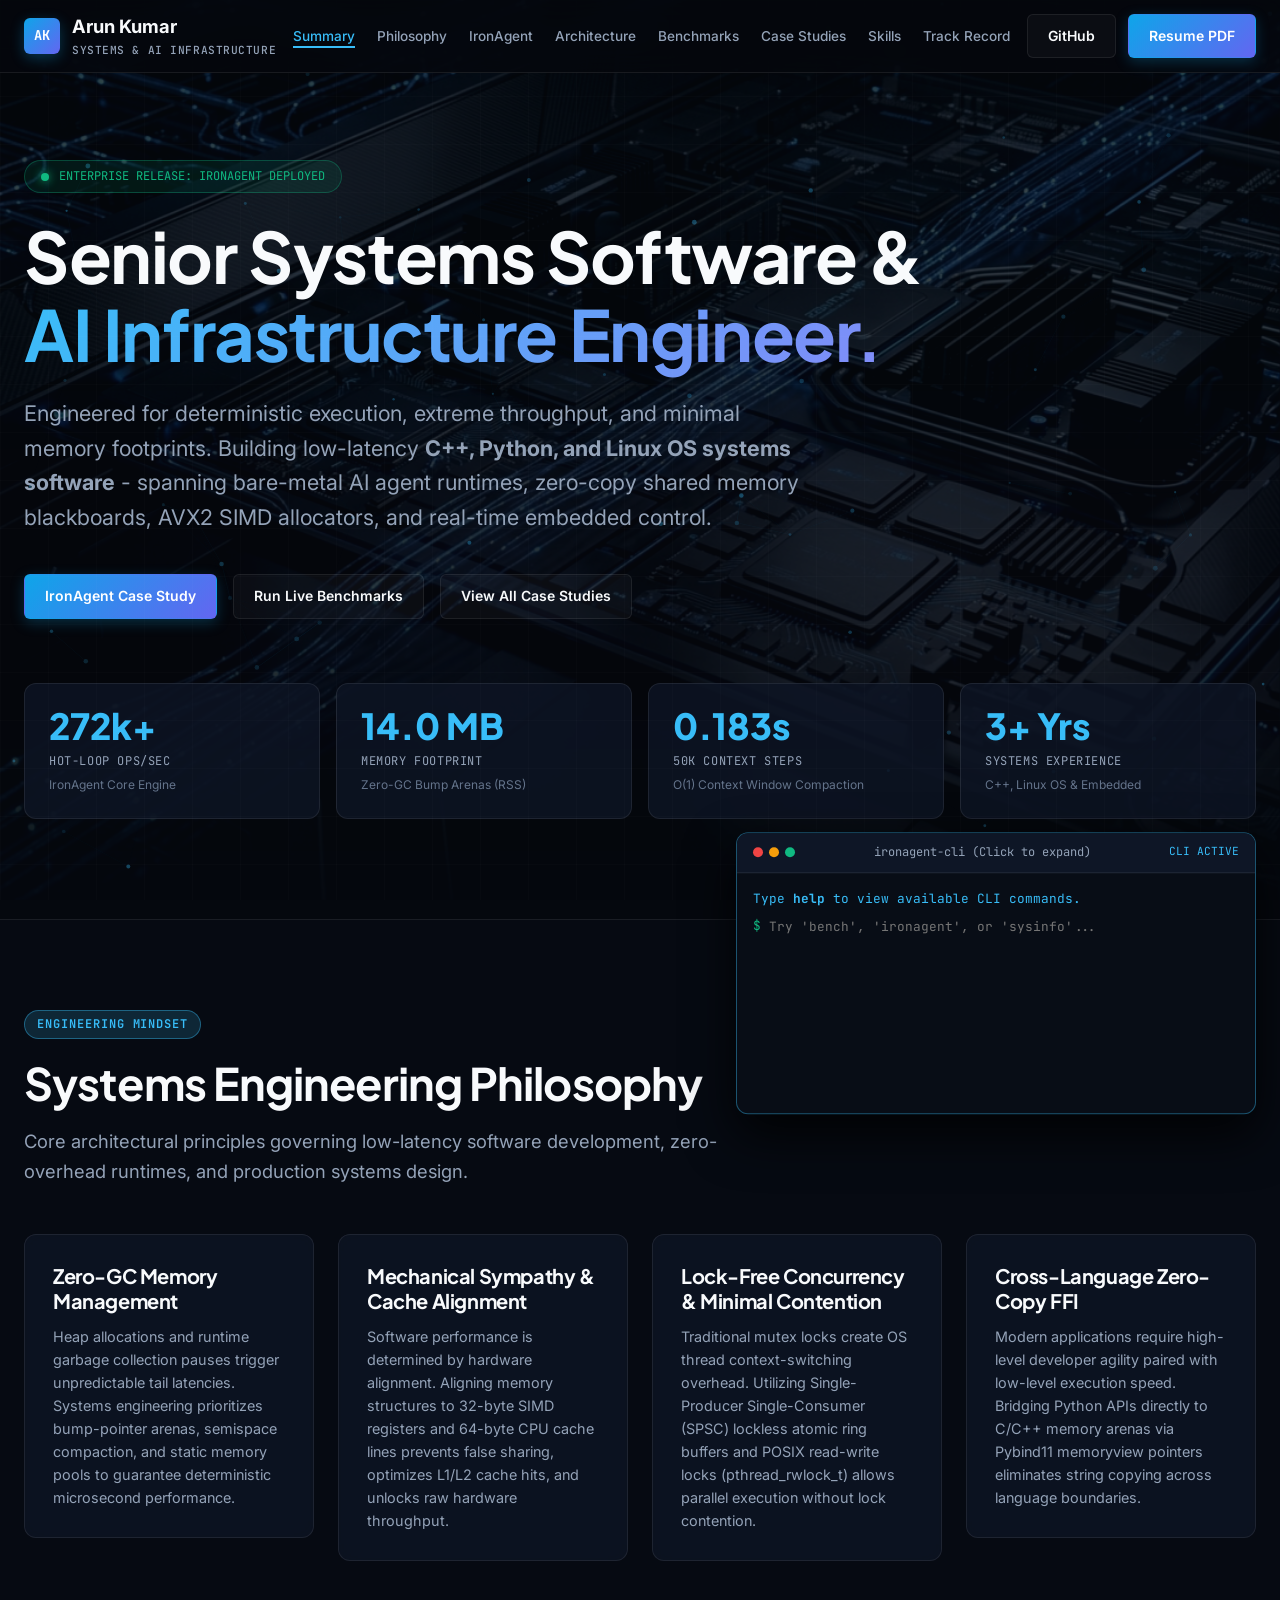
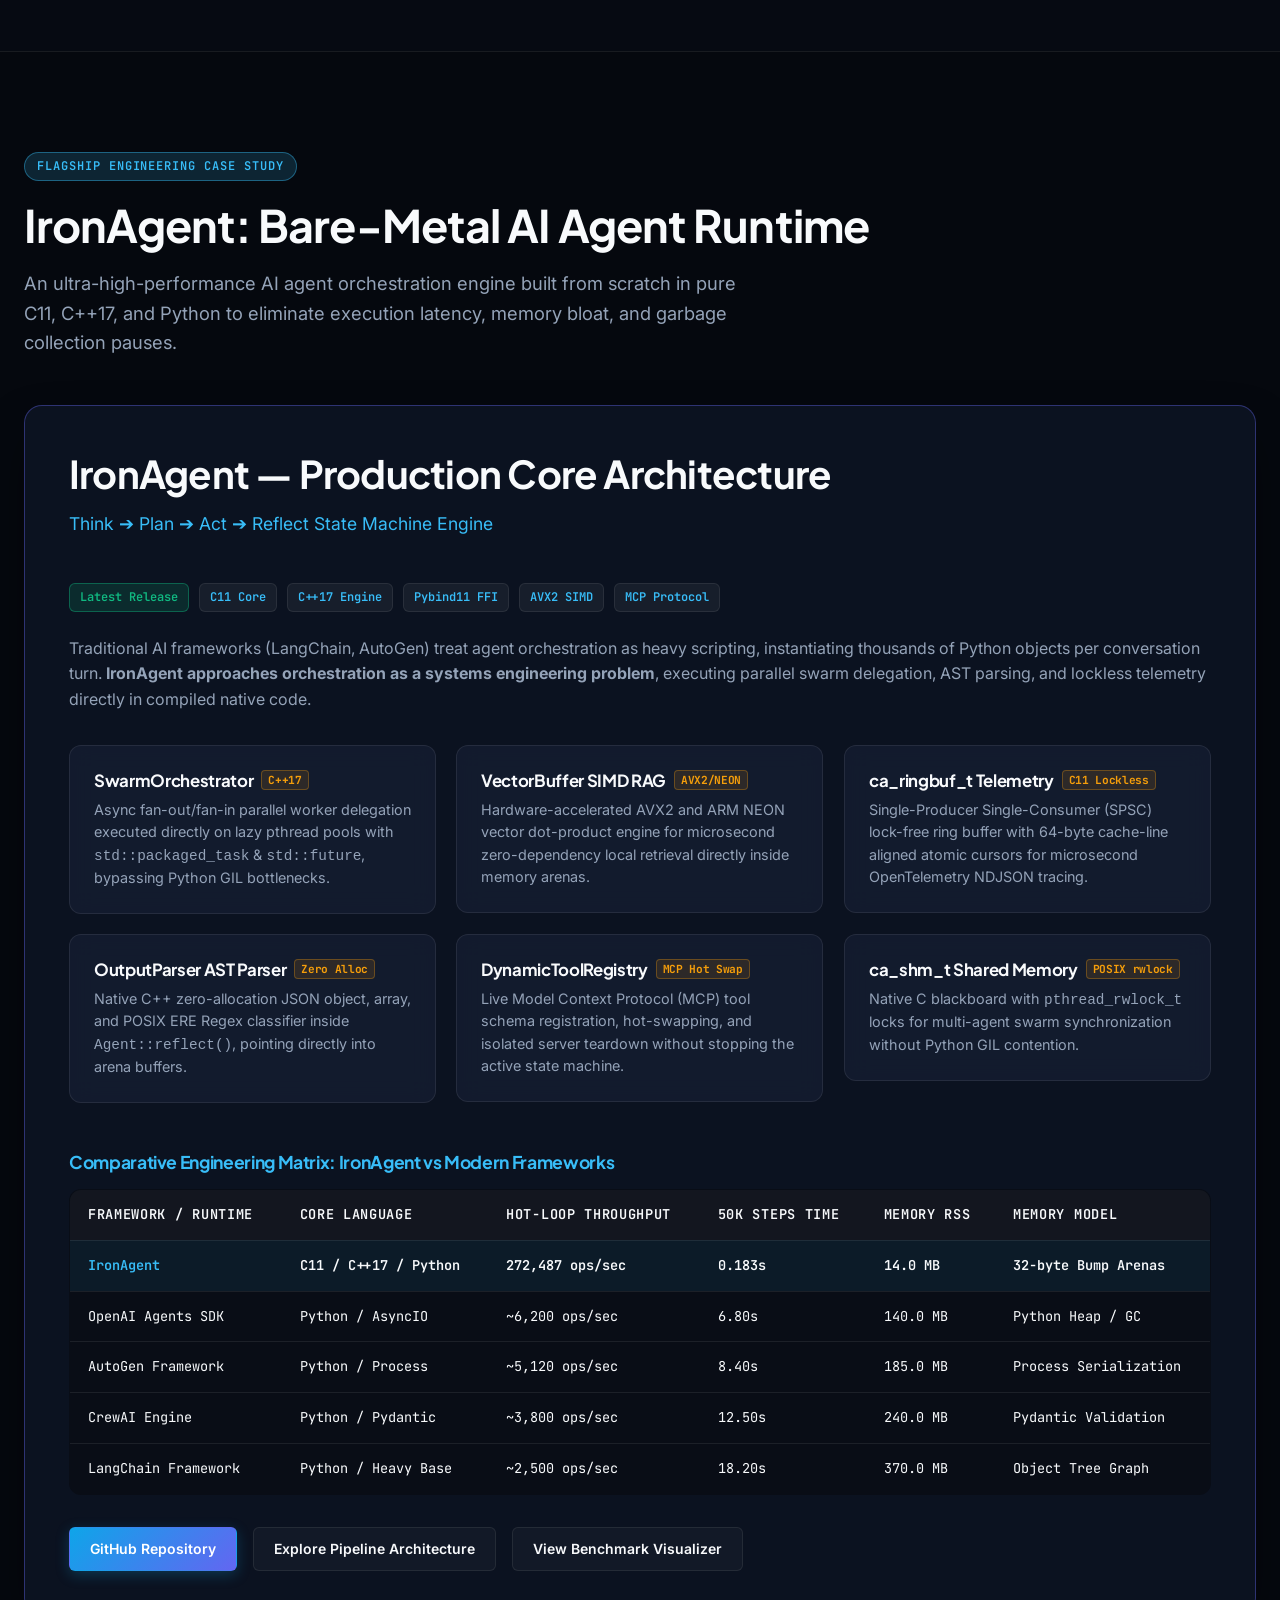
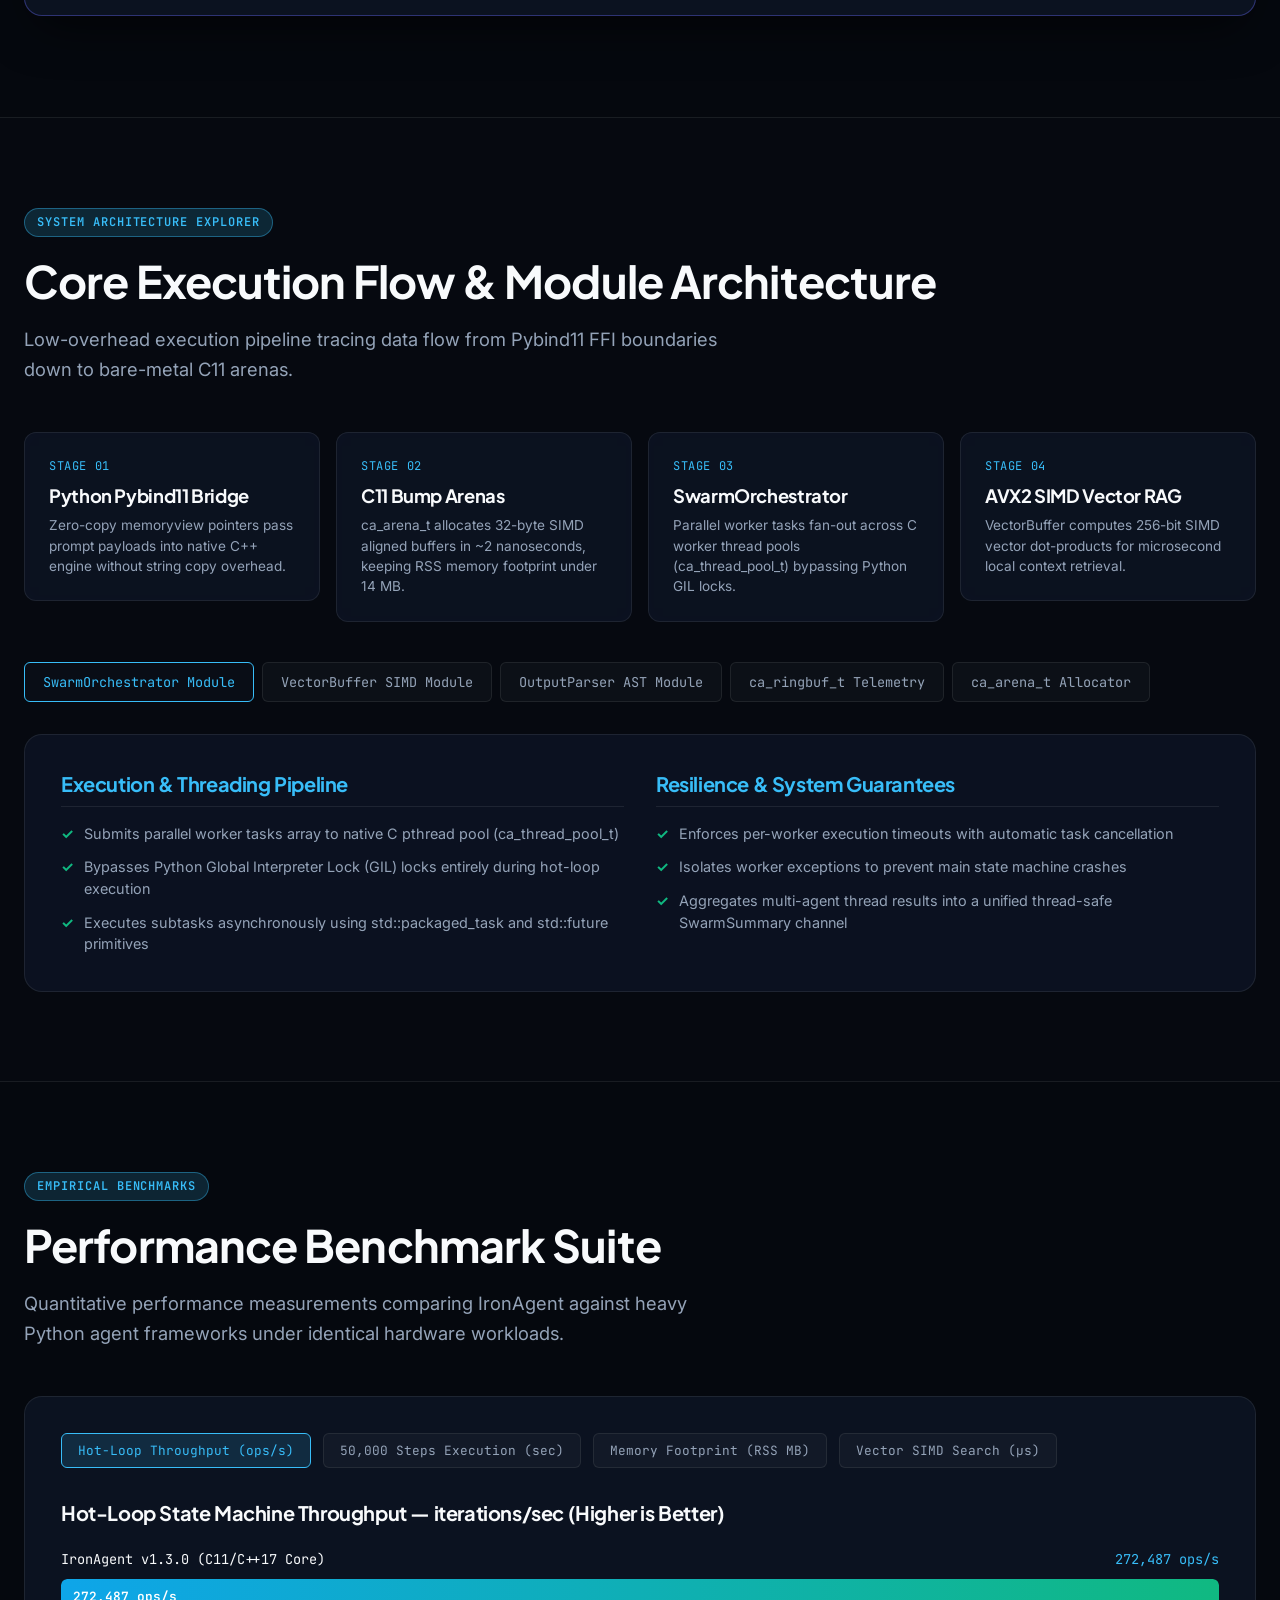
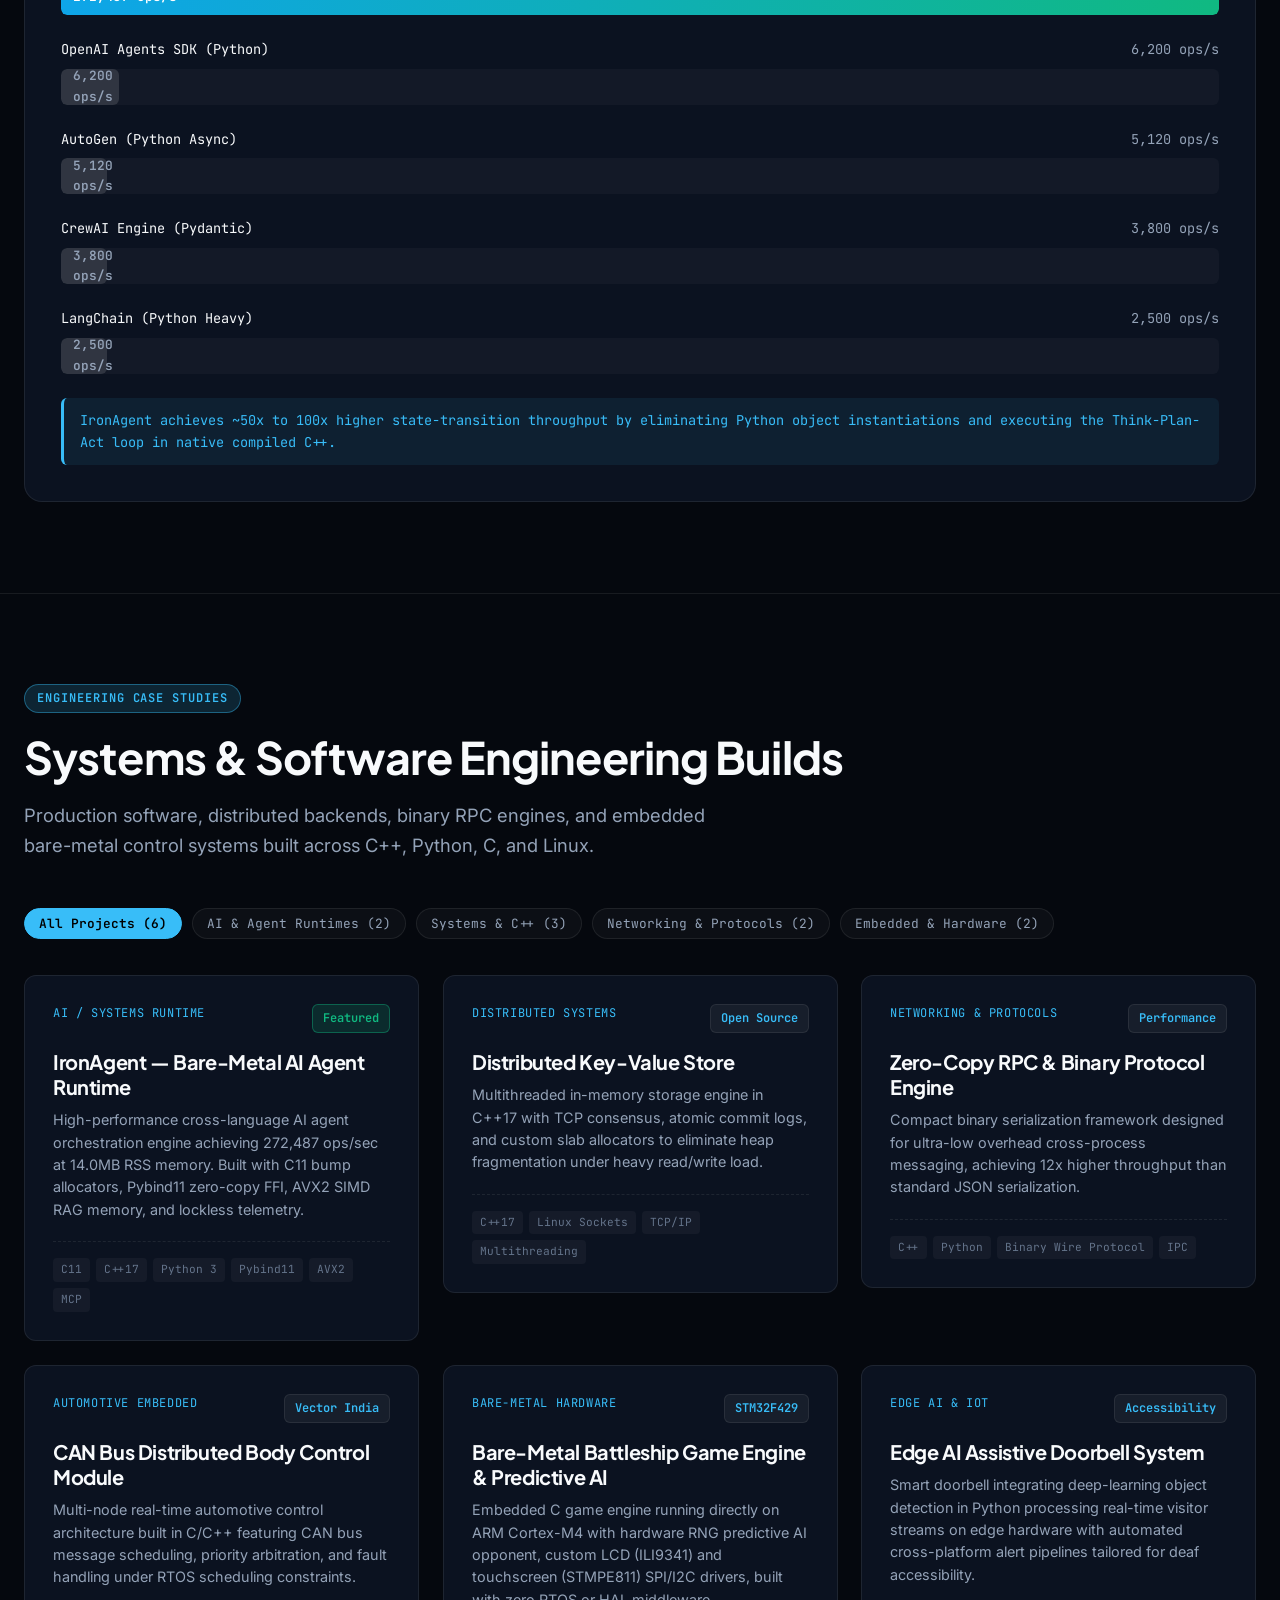
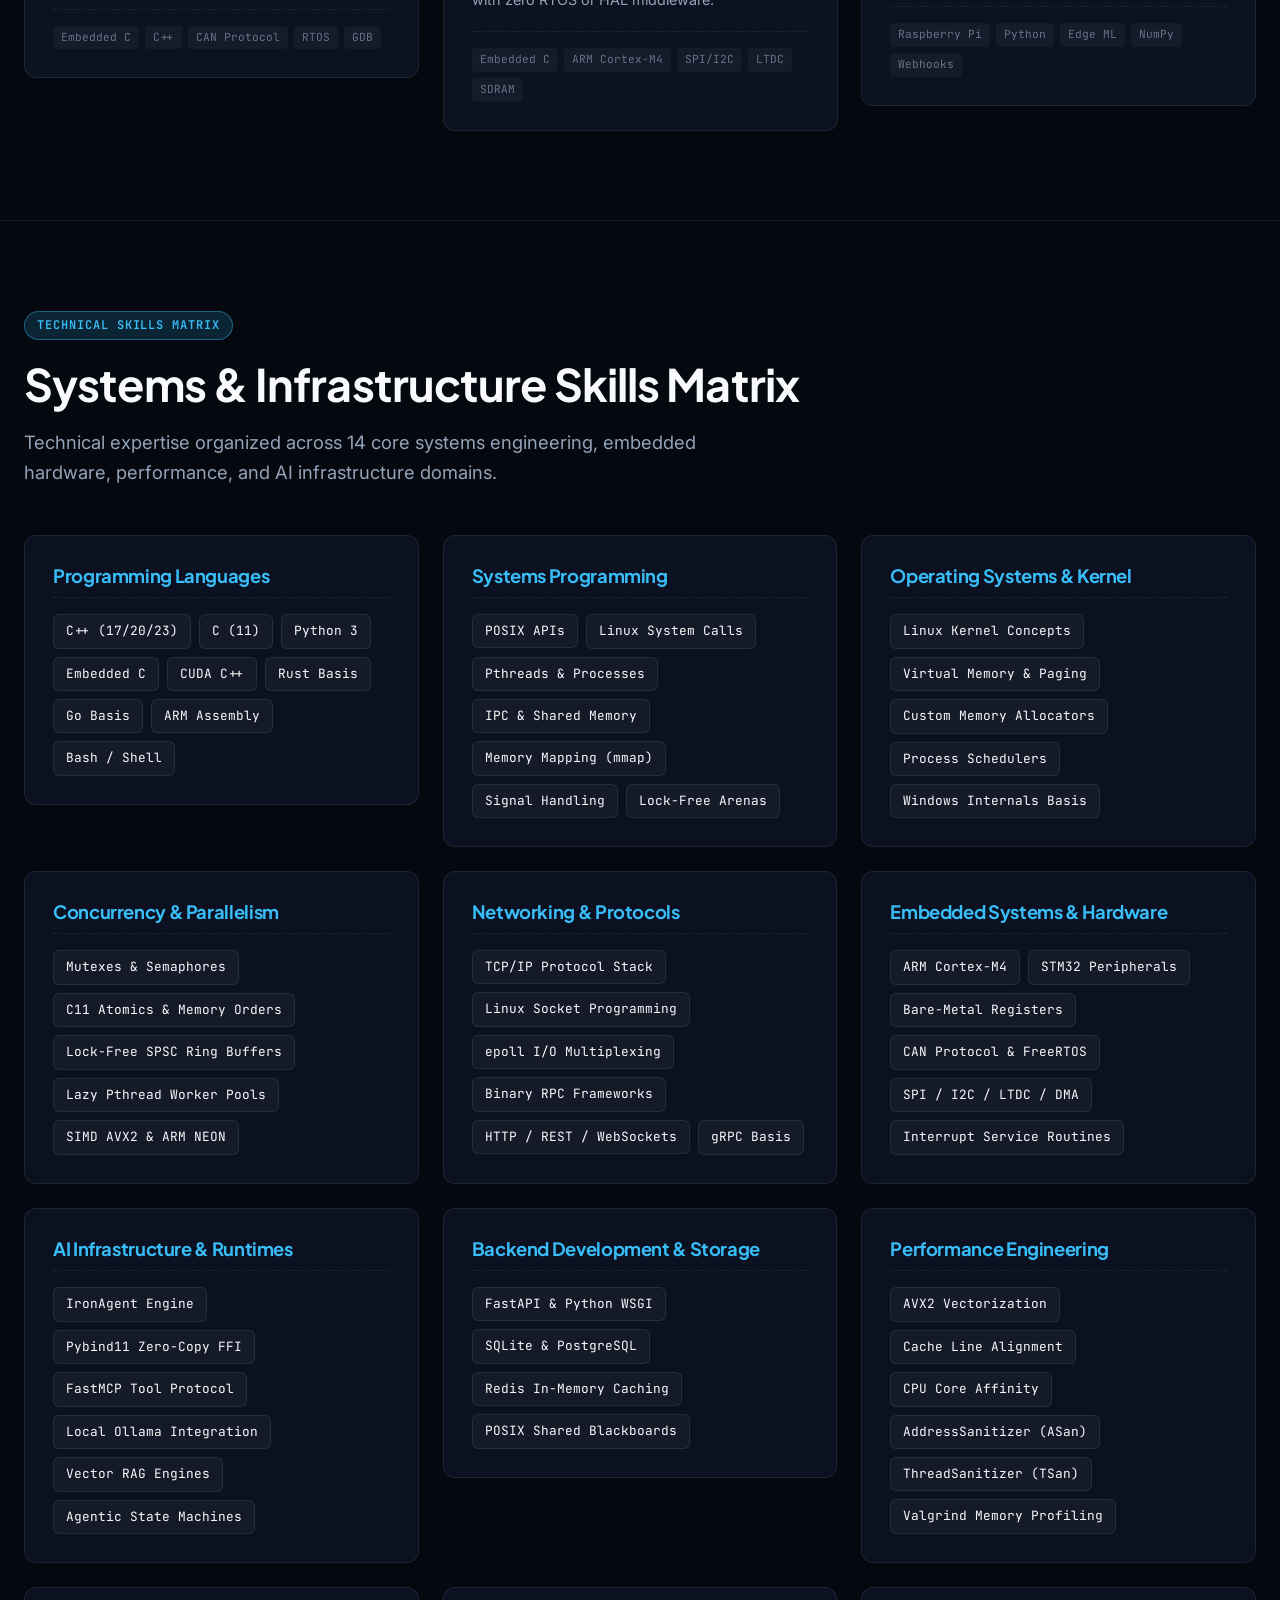
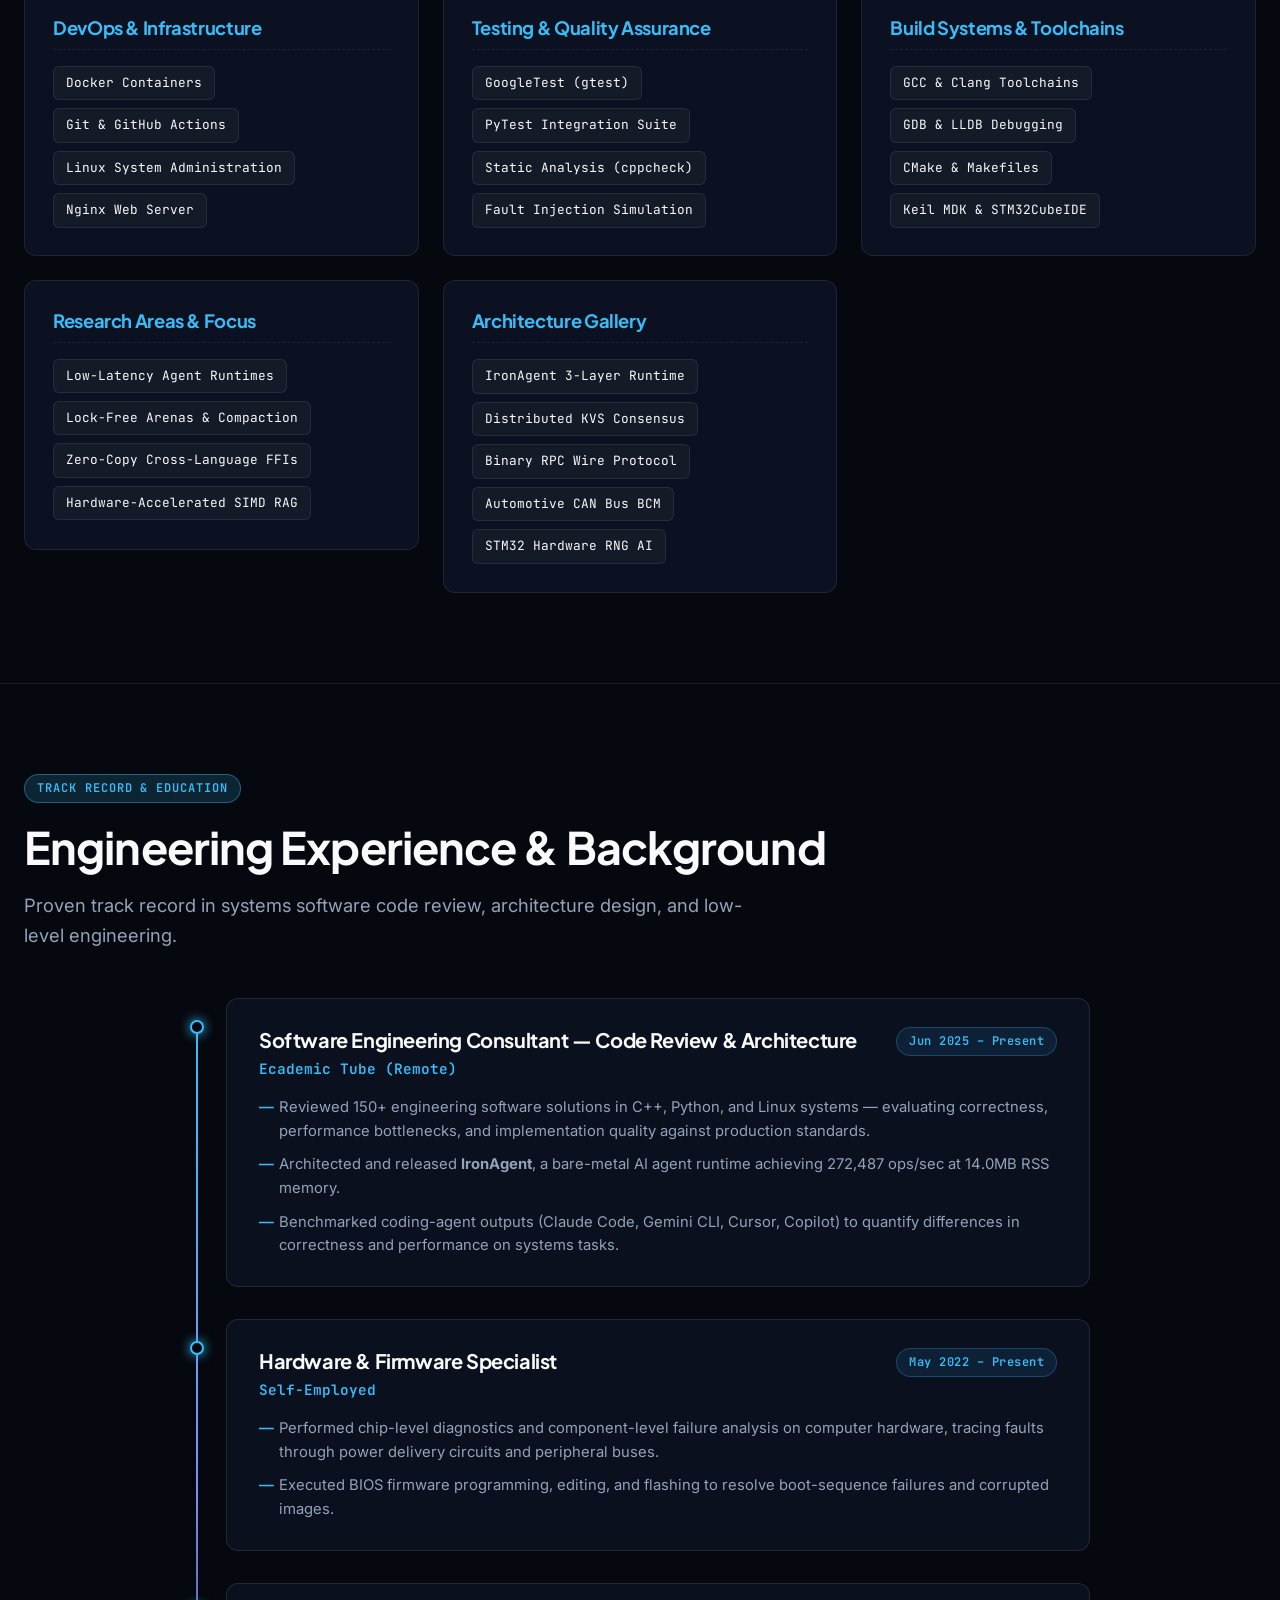
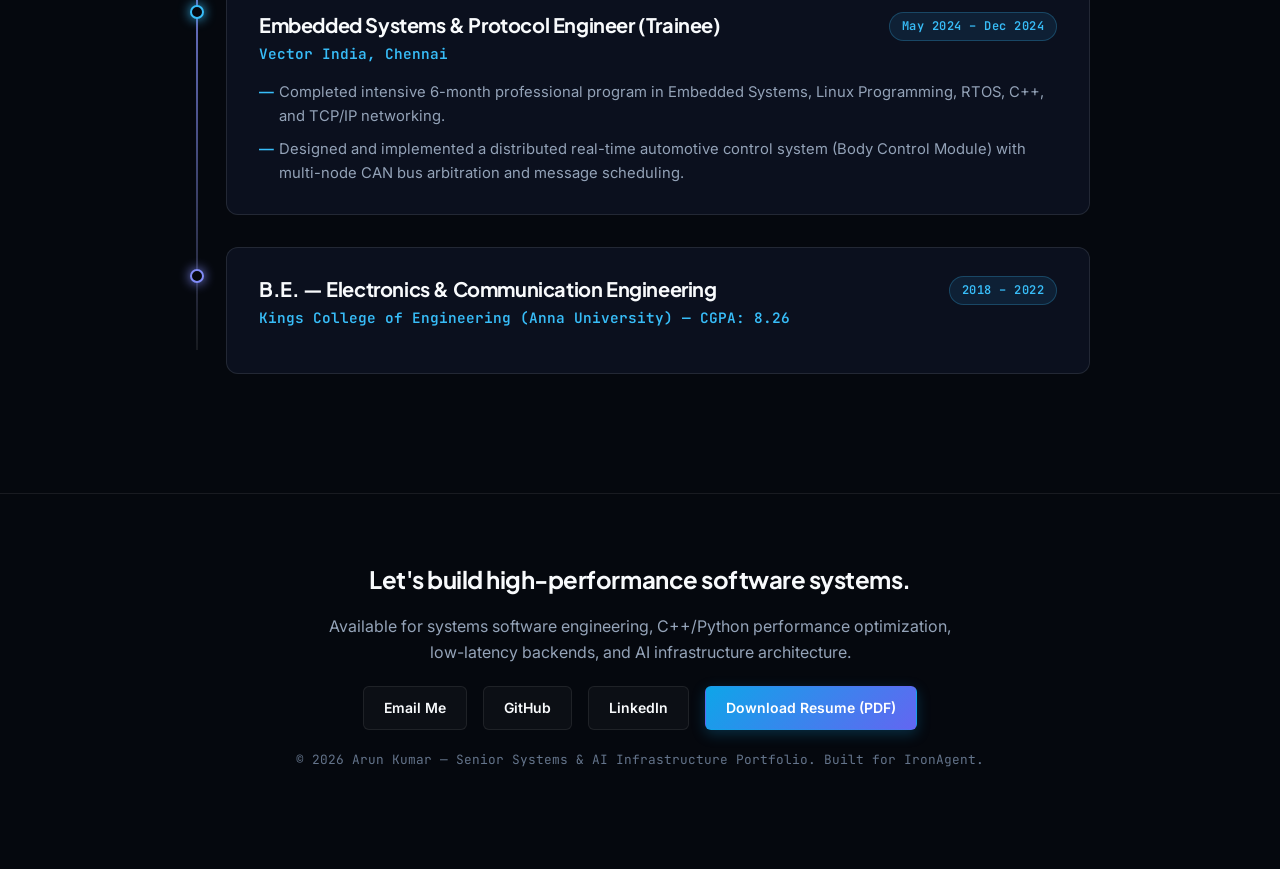
==== index.html @ 12d37cef "Deploy enterprise systems software engineering portfolio" ====
<!DOCTYPE html>
<html lang="en">
<head>
  <meta charset="UTF-8">
  <meta name="viewport" content="width=device-width, initial-scale=1.0">
  <title>Project Portfolio</title>
  <meta name="description" content="World-class engineering portfolio of Arun Kumar - Senior Systems Software Engineer, AI Infrastructure Specialist, and Performance Engineer specializing in low-latency C++, Python, Linux OS internals, and bare-metal AI runtimes like IronAgent.">
  
  <!-- OpenGraph Metadata -->
  <meta property="og:title" content="Arun Kumar — Senior Systems Software & AI Infrastructure Engineer">
  <meta property="og:description" content="Engineering high-performance C++, Python, and Linux systems software - low-latency AI agent runtimes, multithreaded backends, AVX2 SIMD memory allocators, and embedded systems.">
  <meta property="og:type" content="website">

  <!-- Google Fonts -->
  <link rel="preconnect" href="https://fonts.googleapis.com">
  <link rel="preconnect" href="https://fonts.gstatic.com" crossorigin>
  <link href="https://fonts.googleapis.com/css2?family=Inter:wght@400;500;600;700&family=JetBrains+Mono:wght@400;500;600;700&family=Plus+Jakarta+Sans:wght@600;700;800&display=swap" rel="stylesheet">

  <!-- Favicon -->
  <link rel="icon" type="image/svg+xml" href="assets/logo.svg">

  <!-- Main Stylesheet -->
  <link rel="stylesheet" href="css/styles.css">
</head>
<body>

  <!-- Navigation Bar -->
  <header class="navbar">
    <div class="container">
      <a href="#hero" class="brand-logo">
        <div class="logo-badge">AK</div>
        <div class="brand-text">
          Arun Kumar
          <small>Systems & AI Infrastructure</small>
        </div>
      </a>

      <ul class="nav-links" id="navLinks">
        <li><a href="#hero" class="active">Summary</a></li>
        <li><a href="#philosophy">Philosophy</a></li>
        <li><a href="#ironagent">IronAgent</a></li>
        <li><a href="#pipeline">Architecture</a></li>
        <li><a href="#benchmarks">Benchmarks</a></li>
        <li><a href="#projects">Case Studies</a></li>
        <li><a href="#skills">Skills</a></li>
        <li><a href="#experience">Track Record</a></li>
      </ul>

      <div class="nav-actions">
        <a href="https://github.com/ELARION12" target="_blank" rel="noopener" class="btn btn-outline">GitHub</a>
        <a href="assets/resume.pdf" download="Arun_Kumar_Resume.pdf" class="btn btn-primary">Resume PDF</a>
        <button class="mobile-toggle" id="mobileToggle" aria-label="Toggle Navigation">☰</button>
      </div>
    </div>
  </header>

  <!-- Executive Summary / Hero Section -->
  <section class="hero-section" id="hero">
    <div class="container">
      <div class="hero-content">
        <div class="status-pill">
          <span class="pulse-dot"></span>
          <span>ENTERPRISE RELEASE: IRONAGENT DEPLOYED</span>
        </div>

        <h1 class="hero-title">
          Senior Systems Software & <br>
          <span class="highlight-text">AI Infrastructure Engineer.</span>
        </h1>

        <p class="hero-subtitle">
          Engineered for deterministic execution, extreme throughput, and minimal memory footprints. Building low-latency <b>C++, Python, and Linux OS systems software</b> - spanning bare-metal AI agent runtimes, zero-copy shared memory blackboards, AVX2 SIMD allocators, and real-time embedded control.
        </p>

        <div class="hero-actions">
          <a href="#ironagent" class="btn btn-primary">IronAgent Case Study</a>
          <a href="#benchmarks" class="btn btn-outline">Run Live Benchmarks</a>
          <a href="#projects" class="btn btn-outline">View All Case Studies</a>
        </div>
      </div>

      <!-- Live Production Metrics Grid -->
      <div class="metrics-grid">
        <div class="metric-card">
          <div class="metric-value">272k+</div>
          <div class="metric-label">Hot-Loop ops/sec</div>
          <div class="metric-sub">IronAgent Core Engine</div>
        </div>

        <div class="metric-card">
          <div class="metric-value">14.0 MB</div>
          <div class="metric-label">Memory Footprint</div>
          <div class="metric-sub">Zero-GC Bump Arenas (RSS)</div>
        </div>

        <div class="metric-card">
          <div class="metric-value">0.183s</div>
          <div class="metric-label">50k Context Steps</div>
          <div class="metric-sub">O(1) Context Window Compaction</div>
        </div>

        <div class="metric-card">
          <div class="metric-value">3+ Yrs</div>
          <div class="metric-label">Systems Experience</div>
          <div class="metric-sub">C++, Linux OS & Embedded</div>
        </div>
      </div>
    </div>
  </section>

  <!-- Engineering Philosophy Section -->
  <section class="philosophy-section" id="philosophy">
    <div class="container">
      <div class="section-header">
        <span class="section-tag">ENGINEERING MINDSET</span>
        <h2 class="section-title">Systems Engineering Philosophy</h2>
        <p class="section-desc">Core architectural principles governing low-latency software development, zero-overhead runtimes, and production systems design.</p>
      </div>

      <div class="philosophy-grid">
        <div class="philosophy-card">
          <h3>Zero-GC Memory Management</h3>
          <p>Heap allocations and runtime garbage collection pauses trigger unpredictable tail latencies. Systems engineering prioritizes bump-pointer arenas, semispace compaction, and static memory pools to guarantee deterministic microsecond performance.</p>
        </div>

        <div class="philosophy-card">
          <h3>Mechanical Sympathy & Cache Alignment</h3>
          <p>Software performance is determined by hardware alignment. Aligning memory structures to 32-byte SIMD registers and 64-byte CPU cache lines prevents false sharing, optimizes L1/L2 cache hits, and unlocks raw hardware throughput.</p>
        </div>

        <div class="philosophy-card">
          <h3>Lock-Free Concurrency & Minimal Contention</h3>
          <p>Traditional mutex locks create OS thread context-switching overhead. Utilizing Single-Producer Single-Consumer (SPSC) lockless atomic ring buffers and POSIX read-write locks (pthread_rwlock_t) allows parallel execution without lock contention.</p>
        </div>

        <div class="philosophy-card">
          <h3>Cross-Language Zero-Copy FFI</h3>
          <p>Modern applications require high-level developer agility paired with low-level execution speed. Bridging Python APIs directly to C/C++ memory arenas via Pybind11 memoryview pointers eliminates string copying across language boundaries.</p>
        </div>
      </div>
    </div>
  </section>

  <!-- Flagship Case Study: IronAgent -->
  <section class="featured-project" id="ironagent">
    <div class="container">
      <div class="section-header">
        <span class="section-tag">FLAGSHIP ENGINEERING CASE STUDY</span>
        <h2 class="section-title">IronAgent: Bare-Metal AI Agent Runtime</h2>
        <p class="section-desc">An ultra-high-performance AI agent orchestration engine built from scratch in pure C11, C++17, and Python to eliminate execution latency, memory bloat, and garbage collection pauses.</p>
      </div>

      <div class="ironagent-card">
        <div class="ironagent-header">
          <div>
            <h3 class="ironagent-title">IronAgent — Production Core Architecture</h3>
            <p class="ironagent-tagline">Think ➔ Plan ➔ Act ➔ Reflect State Machine Engine</p>
          </div>
          <div class="ironagent-badge-group">
            <span class="tech-pill highlight">Latest Release</span>
            <span class="tech-pill">C11 Core</span>
            <span class="tech-pill">C++17 Engine</span>
            <span class="tech-pill">Pybind11 FFI</span>
            <span class="tech-pill">AVX2 SIMD</span>
            <span class="tech-pill">MCP Protocol</span>
          </div>
        </div>

        <p style="font-size: 1rem; margin-bottom: 24px;">
          Traditional AI frameworks (LangChain, AutoGen) treat agent orchestration as heavy scripting, instantiating thousands of Python objects per conversation turn. <b>IronAgent approaches orchestration as a systems engineering problem</b>, executing parallel swarm delegation, AST parsing, and lockless telemetry directly in compiled native code.
        </p>

        <!-- Breakthrough Features Grid -->
        <div class="features-grid">
          <div class="feature-box">
            <h4>SwarmOrchestrator <span class="code-badge">C++17</span></h4>
            <p>Async fan-out/fan-in parallel worker delegation executed directly on lazy pthread pools with <code>std::packaged_task</code> & <code>std::future</code>, bypassing Python GIL bottlenecks.</p>
          </div>

          <div class="feature-box">
            <h4>VectorBuffer SIMD RAG <span class="code-badge">AVX2/NEON</span></h4>
            <p>Hardware-accelerated AVX2 and ARM NEON vector dot-product engine for microsecond zero-dependency local retrieval directly inside memory arenas.</p>
          </div>

          <div class="feature-box">
            <h4>ca_ringbuf_t Telemetry <span class="code-badge">C11 Lockless</span></h4>
            <p>Single-Producer Single-Consumer (SPSC) lock-free ring buffer with 64-byte cache-line aligned atomic cursors for microsecond OpenTelemetry NDJSON tracing.</p>
          </div>

          <div class="feature-box">
            <h4>OutputParser AST Parser <span class="code-badge">Zero Alloc</span></h4>
            <p>Native C++ zero-allocation JSON object, array, and POSIX ERE Regex classifier inside <code>Agent::reflect()</code>, pointing directly into arena buffers.</p>
          </div>

          <div class="feature-box">
            <h4>DynamicToolRegistry <span class="code-badge">MCP Hot Swap</span></h4>
            <p>Live Model Context Protocol (MCP) tool schema registration, hot-swapping, and isolated server teardown without stopping the active state machine.</p>
          </div>

          <div class="feature-box">
            <h4>ca_shm_t Shared Memory <span class="code-badge">POSIX rwlock</span></h4>
            <p>Native C blackboard with <code>pthread_rwlock_t</code> locks for multi-agent swarm synchronization without Python GIL contention.</p>
          </div>
        </div>

        <!-- Comparative Framework Benchmark Matrix Table -->
        <div class="matrix-container">
          <h4 style="font-size: 1.1rem; margin-bottom: 16px; color: var(--cyan);">Comparative Engineering Matrix: IronAgent vs Modern Frameworks</h4>
          <table class="matrix-table">
            <thead>
              <tr>
                <th>Framework / Runtime</th>
                <th>Core Language</th>
                <th>Hot-Loop Throughput</th>
                <th>50k Steps Time</th>
                <th>Memory RSS</th>
                <th>Memory Model</th>
              </tr>
            </thead>
            <tbody>
              <tr class="highlight-row">
                <td>IronAgent</td>
                <td>C11 / C++17 / Python</td>
                <td>272,487 ops/sec</td>
                <td>0.183s</td>
                <td>14.0 MB</td>
                <td>32-byte Bump Arenas</td>
              </tr>
              <tr>
                <td>OpenAI Agents SDK</td>
                <td>Python / AsyncIO</td>
                <td>~6,200 ops/sec</td>
                <td>6.80s</td>
                <td>140.0 MB</td>
                <td>Python Heap / GC</td>
              </tr>
              <tr>
                <td>AutoGen Framework</td>
                <td>Python / Process</td>
                <td>~5,120 ops/sec</td>
                <td>8.40s</td>
                <td>185.0 MB</td>
                <td>Process Serialization</td>
              </tr>
              <tr>
                <td>CrewAI Engine</td>
                <td>Python / Pydantic</td>
                <td>~3,800 ops/sec</td>
                <td>12.50s</td>
                <td>240.0 MB</td>
                <td>Pydantic Validation</td>
              </tr>
              <tr>
                <td>LangChain Framework</td>
                <td>Python / Heavy Base</td>
                <td>~2,500 ops/sec</td>
                <td>18.20s</td>
                <td>370.0 MB</td>
                <td>Object Tree Graph</td>
              </tr>
            </tbody>
          </table>
        </div>

        <div style="display: flex; gap: 16px; flex-wrap: wrap; margin-top: 32px;">
          <a href="https://github.com/ELARION12/arunkumar-git-sys" target="_blank" rel="noopener" class="btn btn-primary">GitHub Repository</a>
          <a href="#pipeline" class="btn btn-outline">Explore Pipeline Architecture</a>
          <a href="#benchmarks" class="btn btn-outline">View Benchmark Visualizer</a>
        </div>
      </div>
    </div>
  </section>

  <!-- Interactive System Data Pipeline & Module Architecture -->
  <section class="pipeline-section" id="pipeline">
    <div class="container">
      <div class="section-header">
        <span class="section-tag">SYSTEM ARCHITECTURE EXPLORER</span>
        <h2 class="section-title">Core Execution Flow & Module Architecture</h2>
        <p class="section-desc">Low-overhead execution pipeline tracing data flow from Pybind11 FFI boundaries down to bare-metal C11 arenas.</p>
      </div>

      <!-- Pipeline Stages Grid -->
      <div class="pipeline-flow">
        <div class="pipeline-step">
          <div class="step-num">STAGE 01</div>
          <h3>Python Pybind11 Bridge</h3>
          <p>Zero-copy memoryview pointers pass prompt payloads into native C++ engine without string copy overhead.</p>
        </div>

        <div class="pipeline-step">
          <div class="step-num">STAGE 02</div>
          <h3>C11 Bump Arenas</h3>
          <p>ca_arena_t allocates 32-byte SIMD aligned buffers in ~2 nanoseconds, keeping RSS memory footprint under 14 MB.</p>
        </div>

        <div class="pipeline-step">
          <div class="step-num">STAGE 03</div>
          <h3>SwarmOrchestrator</h3>
          <p>Parallel worker tasks fan-out across C worker thread pools (ca_thread_pool_t) bypassing Python GIL locks.</p>
        </div>

        <div class="pipeline-step">
          <div class="step-num">STAGE 04</div>
          <h3>AVX2 SIMD Vector RAG</h3>
          <p>VectorBuffer computes 256-bit SIMD vector dot-products for microsecond local context retrieval.</p>
        </div>
      </div>

      <!-- Interactive Architecture Subsystem Specs -->
      <div style="margin-top: 36px;">
        <div class="arch-tabs">
          <button class="arch-tab active" data-arch="swarm">SwarmOrchestrator Module</button>
          <button class="arch-tab" data-arch="vector">VectorBuffer SIMD Module</button>
          <button class="arch-tab" data-arch="parser">OutputParser AST Module</button>
          <button class="arch-tab" data-arch="telemetry">ca_ringbuf_t Telemetry</button>
          <button class="arch-tab" data-arch="arena">ca_arena_t Allocator</button>
        </div>

        <div class="arch-overview-card">
          <div class="arch-col">
            <h3 id="col1Title">Execution & Threading Pipeline</h3>
            <ul class="arch-spec-bullets" id="col1Bullets">
              <li><span class="bullet">✓</span> <span>Submits parallel worker tasks array to native C pthread pool (ca_thread_pool_t)</span></li>
              <li><span class="bullet">✓</span> <span>Bypasses Python Global Interpreter Lock (GIL) locks entirely during hot-loop execution</span></li>
              <li><span class="bullet">✓</span> <span>Executes subtasks asynchronously using std::packaged_task and std::future primitives</span></li>
            </ul>
          </div>

          <div class="arch-col">
            <h3 id="col2Title">Resilience & System Guarantees</h3>
            <ul class="arch-spec-bullets" id="col2Bullets">
              <li><span class="bullet">✓</span> <span>Enforces per-worker execution timeouts with automatic task cancellation</span></li>
              <li><span class="bullet">✓</span> <span>Isolates worker exceptions to prevent main state machine crashes</span></li>
              <li><span class="bullet">✓</span> <span>Aggregates multi-agent thread results into a unified thread-safe SwarmSummary channel</span></li>
            </ul>
          </div>
        </div>
      </div>

    </div>
  </section>

  <!-- Empirical Benchmarks Suite -->
  <section class="benchmarks-section" id="benchmarks">
    <div class="container">
      <div class="section-header">
        <span class="section-tag">EMPIRICAL BENCHMARKS</span>
        <h2 class="section-title">Performance Benchmark Suite</h2>
        <p class="section-desc">Quantitative performance measurements comparing IronAgent against heavy Python agent frameworks under identical hardware workloads.</p>
      </div>

      <div class="bench-container">
        <div class="bench-selector">
          <button class="bench-btn active" data-metric="throughput">Hot-Loop Throughput (ops/s)</button>
          <button class="bench-btn" data-metric="contextTime">50,000 Steps Execution (sec)</button>
          <button class="bench-btn" data-metric="memoryRss">Memory Footprint (RSS MB)</button>
          <button class="bench-btn" data-metric="simdVector">Vector SIMD Search (µs)</button>
        </div>

        <h3 id="benchmarkMetricTitle" style="margin-bottom: 20px; font-size: 1.25rem;">Hot-Loop State Machine Throughput — iterations/sec (Higher is Better)</h3>

        <div id="benchmarkChart" class="chart-wrapper">
          <div class="bar-group">
            <div class="bar-label">
              <span>IronAgent (C11/C++17 Core)</span>
              <span style="color: var(--cyan);">272,487 ops/s</span>
            </div>
            <div class="bar-track">
              <div class="bar-fill ironagent" style="width: 100%;">272,487 ops/s</div>
            </div>
          </div>
          <div class="bar-group">
            <div class="bar-label">
              <span>OpenAI Agents SDK (Python)</span>
              <span style="color: var(--text-muted);">6,200 ops/s</span>
            </div>
            <div class="bar-track">
              <div class="bar-fill competitor" style="width: 5%;">6,200 ops/s</div>
            </div>
          </div>
          <div class="bar-group">
            <div class="bar-label">
              <span>AutoGen (Python Async)</span>
              <span style="color: var(--text-muted);">5,120 ops/s</span>
            </div>
            <div class="bar-track">
              <div class="bar-fill competitor" style="width: 4%;">5,120 ops/s</div>
            </div>
          </div>
          <div class="bar-group">
            <div class="bar-label">
              <span>CrewAI Engine (Pydantic)</span>
              <span style="color: var(--text-muted);">3,800 ops/s</span>
            </div>
            <div class="bar-track">
              <div class="bar-fill competitor" style="width: 3%;">3,800 ops/s</div>
            </div>
          </div>
          <div class="bar-group">
            <div class="bar-label">
              <span>LangChain (Python Heavy)</span>
              <span style="color: var(--text-muted);">2,500 ops/s</span>
            </div>
            <div class="bar-track">
              <div class="bar-fill competitor" style="width: 2%;">2,500 ops/s</div>
            </div>
          </div>
        </div>

        <p id="benchmarkNote" style="font-family: var(--font-mono); font-size: 0.85rem; color: var(--cyan); background: rgba(56, 189, 248, 0.08); border-left: 3px solid var(--cyan); padding: 12px 16px; border-radius: var(--radius-sm); margin-top: 24px;">
          IronAgent achieves ~50x to 100x higher state-transition throughput by eliminating Python object instantiations and executing the Think-Plan-Act loop in native compiled C++.
        </p>
      </div>
    </div>
  </section>

  <!-- Full Engineering Case Studies -->
  <section class="projects-section" id="projects">
    <div class="container">
      <div class="section-header">
        <span class="section-tag">ENGINEERING CASE STUDIES</span>
        <h2 class="section-title">Systems & Software Engineering Builds</h2>
        <p class="section-desc">Production software, distributed backends, binary RPC engines, and embedded bare-metal control systems built across C++, Python, C, and Linux.</p>
      </div>

      <!-- Filter Buttons -->
      <div class="filter-bar">
        <button class="filter-btn active" data-filter="all">All Projects (6)</button>
        <button class="filter-btn" data-filter="ai">AI & Agent Runtimes (2)</button>
        <button class="filter-btn" data-filter="systems">Systems & C++ (3)</button>
        <button class="filter-btn" data-filter="networking">Networking & Protocols (2)</button>
        <button class="filter-btn" data-filter="embedded">Embedded & Hardware (2)</button>
      </div>

      <!-- Projects Grid -->
      <div class="projects-grid">
        
        <!-- Project 1: IronAgent -->
        <div class="project-card" data-category="ai systems">
          <div>
            <div class="project-header">
              <span class="project-category">AI / Systems Runtime</span>
              <span class="tech-pill highlight">Featured</span>
            </div>
            <h3>IronAgent — Bare-Metal AI Agent Runtime</h3>
            <p>High-performance cross-language AI agent orchestration engine achieving 272,487 ops/sec at 14.0MB RSS memory. Built with C11 bump allocators, Pybind11 zero-copy FFI, AVX2 SIMD RAG memory, and lockless telemetry.</p>
          </div>
          <div class="project-tags">
            <span class="tag">C11</span><span class="tag">C++17</span><span class="tag">Python 3</span><span class="tag">Pybind11</span><span class="tag">AVX2</span><span class="tag">MCP</span>
          </div>
        </div>

        <!-- Project 2: Distributed KVS -->
        <div class="project-card" data-category="systems networking">
          <div>
            <div class="project-header">
              <span class="project-category">Distributed Systems</span>
              <span class="tech-pill">Open Source</span>
            </div>
            <h3>Distributed Key-Value Store</h3>
            <p>Multithreaded in-memory storage engine in C++17 with TCP consensus, atomic commit logs, and custom slab allocators to eliminate heap fragmentation under heavy read/write load.</p>
          </div>
          <div class="project-tags">
            <span class="tag">C++17</span><span class="tag">Linux Sockets</span><span class="tag">TCP/IP</span><span class="tag">Multithreading</span>
          </div>
        </div>

        <!-- Project 3: Zero-Copy RPC -->
        <div class="project-card" data-category="systems networking">
          <div>
            <div class="project-header">
              <span class="project-category">Networking & Protocols</span>
              <span class="tech-pill">Performance</span>
            </div>
            <h3>Zero-Copy RPC & Binary Protocol Engine</h3>
            <p>Compact binary serialization framework designed for ultra-low overhead cross-process messaging, achieving 12x higher throughput than standard JSON serialization.</p>
          </div>
          <div class="project-tags">
            <span class="tag">C++</span><span class="tag">Python</span><span class="tag">Binary Wire Protocol</span><span class="tag">IPC</span>
          </div>
        </div>

        <!-- Project 4: CAN Bus BCM -->
        <div class="project-card" data-category="embedded systems">
          <div>
            <div class="project-header">
              <span class="project-category">Automotive Embedded</span>
              <span class="tech-pill">Vector India</span>
            </div>
            <h3>CAN Bus Distributed Body Control Module</h3>
            <p>Multi-node real-time automotive control architecture built in C/C++ featuring CAN bus message scheduling, priority arbitration, and fault handling under RTOS scheduling constraints.</p>
          </div>
          <div class="project-tags">
            <span class="tag">Embedded C</span><span class="tag">C++</span><span class="tag">CAN Protocol</span><span class="tag">RTOS</span><span class="tag">GDB</span>
          </div>
        </div>

        <!-- Project 5: STM32 Battleship -->
        <div class="project-card" data-category="embedded">
          <div>
            <div class="project-header">
              <span class="project-category">Bare-Metal Hardware</span>
              <span class="tech-pill">STM32F429</span>
            </div>
            <h3>Bare-Metal Battleship Game Engine & Predictive AI</h3>
            <p>Embedded C game engine running directly on ARM Cortex-M4 with hardware RNG predictive AI opponent, custom LCD (ILI9341) and touchscreen (STMPE811) SPI/I2C drivers, built with zero RTOS or HAL middleware.</p>
          </div>
          <div class="project-tags">
            <span class="tag">Embedded C</span><span class="tag">ARM Cortex-M4</span><span class="tag">SPI/I2C</span><span class="tag">LTDC</span><span class="tag">SDRAM</span>
          </div>
        </div>

        <!-- Project 6: Edge AI Assistive Doorbell -->
        <div class="project-card" data-category="ai embedded">
          <div>
            <div class="project-header">
              <span class="project-category">Edge AI & IoT</span>
              <span class="tech-pill">Accessibility</span>
            </div>
            <h3>Edge AI Assistive Doorbell System</h3>
            <p>Smart doorbell integrating deep-learning object detection in Python processing real-time visitor streams on edge hardware with automated cross-platform alert pipelines tailored for deaf accessibility.</p>
          </div>
          <div class="project-tags">
            <span class="tag">Raspberry Pi</span><span class="tag">Python</span><span class="tag">Edge ML</span><span class="tag">NumPy</span><span class="tag">Webhooks</span>
          </div>
        </div>

      </div>
    </div>
  </section>

  <!-- Categorized Technical Skills Matrix by 14 Engineering Domains -->
  <section class="skills-section" id="skills">
    <div class="container">
      <div class="section-header">
        <span class="section-tag">TECHNICAL SKILLS MATRIX</span>
        <h2 class="section-title">Systems & Infrastructure Skills Matrix</h2>
        <p class="section-desc">Technical expertise organized across 14 core systems engineering, embedded hardware, performance, and AI infrastructure domains.</p>
      </div>

      <div class="skills-grid">
        <div class="skill-category-card">
          <h3>Programming Languages</h3>
          <div class="skill-tags-list">
            <span class="skill-item">C++ (17/20/23)</span>
            <span class="skill-item">C (11)</span>
            <span class="skill-item">Python 3</span>
            <span class="skill-item">Embedded C</span>
            <span class="skill-item">CUDA C++</span>
            <span class="skill-item">Rust Basis</span>
            <span class="skill-item">Go Basis</span>
            <span class="skill-item">ARM Assembly</span>
            <span class="skill-item">Bash / Shell</span>
          </div>
        </div>

        <div class="skill-category-card">
          <h3>Systems Programming</h3>
          <div class="skill-tags-list">
            <span class="skill-item">POSIX APIs</span>
            <span class="skill-item">Linux System Calls</span>
            <span class="skill-item">Pthreads & Processes</span>
            <span class="skill-item">IPC & Shared Memory</span>
            <span class="skill-item">Memory Mapping (mmap)</span>
            <span class="skill-item">Signal Handling</span>
            <span class="skill-item">Lock-Free Arenas</span>
          </div>
        </div>

        <div class="skill-category-card">
          <h3>Operating Systems & Kernel</h3>
          <div class="skill-tags-list">
            <span class="skill-item">Linux Kernel Concepts</span>
            <span class="skill-item">Virtual Memory & Paging</span>
            <span class="skill-item">Custom Memory Allocators</span>
            <span class="skill-item">Process Schedulers</span>
            <span class="skill-item">Windows Internals Basis</span>
          </div>
        </div>

        <div class="skill-category-card">
          <h3>Concurrency & Parallelism</h3>
          <div class="skill-tags-list">
            <span class="skill-item">Mutexes & Semaphores</span>
            <span class="skill-item">C11 Atomics & Memory Orders</span>
            <span class="skill-item">Lock-Free SPSC Ring Buffers</span>
            <span class="skill-item">Lazy Pthread Worker Pools</span>
            <span class="skill-item">SIMD AVX2 & ARM NEON</span>
          </div>
        </div>

        <div class="skill-category-card">
          <h3>Networking & Protocols</h3>
          <div class="skill-tags-list">
            <span class="skill-item">TCP/IP Protocol Stack</span>
            <span class="skill-item">Linux Socket Programming</span>
            <span class="skill-item">epoll I/O Multiplexing</span>
            <span class="skill-item">Binary RPC Frameworks</span>
            <span class="skill-item">HTTP / REST / WebSockets</span>
            <span class="skill-item">gRPC Basis</span>
          </div>
        </div>

        <div class="skill-category-card">
          <h3>Embedded Systems & Hardware</h3>
          <div class="skill-tags-list">
            <span class="skill-item">ARM Cortex-M4</span>
            <span class="skill-item">STM32 Peripherals</span>
            <span class="skill-item">Bare-Metal Registers</span>
            <span class="skill-item">CAN Protocol & FreeRTOS</span>
            <span class="skill-item">SPI / I2C / LTDC / DMA</span>
            <span class="skill-item">Interrupt Service Routines</span>
          </div>
        </div>

        <div class="skill-category-card">
          <h3>AI Infrastructure & Runtimes</h3>
          <div class="skill-tags-list">
            <span class="skill-item">IronAgent Engine</span>
            <span class="skill-item">Pybind11 Zero-Copy FFI</span>
            <span class="skill-item">FastMCP Tool Protocol</span>
            <span class="skill-item">Local Ollama Integration</span>
            <span class="skill-item">Vector RAG Engines</span>
            <span class="skill-item">Agentic State Machines</span>
          </div>
        </div>

        <div class="skill-category-card">
          <h3>Backend Development & Storage</h3>
          <div class="skill-tags-list">
            <span class="skill-item">FastAPI & Python WSGI</span>
            <span class="skill-item">SQLite & PostgreSQL</span>
            <span class="skill-item">Redis In-Memory Caching</span>
            <span class="skill-item">POSIX Shared Blackboards</span>
          </div>
        </div>

        <div class="skill-category-card">
          <h3>Performance Engineering</h3>
          <div class="skill-tags-list">
            <span class="skill-item">AVX2 Vectorization</span>
            <span class="skill-item">Cache Line Alignment</span>
            <span class="skill-item">CPU Core Affinity</span>
            <span class="skill-item">AddressSanitizer (ASan)</span>
            <span class="skill-item">ThreadSanitizer (TSan)</span>
            <span class="skill-item">Valgrind Memory Profiling</span>
          </div>
        </div>

        <div class="skill-category-card">
          <h3>DevOps & Infrastructure</h3>
          <div class="skill-tags-list">
            <span class="skill-item">Docker Containers</span>
            <span class="skill-item">Git & GitHub Actions</span>
            <span class="skill-item">Linux System Administration</span>
            <span class="skill-item">Nginx Web Server</span>
          </div>
        </div>

        <div class="skill-category-card">
          <h3>Testing & Quality Assurance</h3>
          <div class="skill-tags-list">
            <span class="skill-item">GoogleTest (gtest)</span>
            <span class="skill-item">PyTest Integration Suite</span>
            <span class="skill-item">Static Analysis (cppcheck)</span>
            <span class="skill-item">Fault Injection Simulation</span>
          </div>
        </div>

        <div class="skill-category-card">
          <h3>Build Systems & Toolchains</h3>
          <div class="skill-tags-list">
            <span class="skill-item">GCC & Clang Toolchains</span>
            <span class="skill-item">GDB & LLDB Debugging</span>
            <span class="skill-item">CMake & Makefiles</span>
            <span class="skill-item">Keil MDK & STM32CubeIDE</span>
          </div>
        </div>

        <div class="skill-category-card">
          <h3>Research Areas & Focus</h3>
          <div class="skill-tags-list">
            <span class="skill-item">Low-Latency Agent Runtimes</span>
            <span class="skill-item">Lock-Free Arenas & Compaction</span>
            <span class="skill-item">Zero-Copy Cross-Language FFIs</span>
            <span class="skill-item">Hardware-Accelerated SIMD RAG</span>
          </div>
        </div>

        <div class="skill-category-card">
          <h3>Architecture Gallery</h3>
          <div class="skill-tags-list">
            <span class="skill-item">IronAgent 3-Layer Runtime</span>
            <span class="skill-item">Distributed KVS Consensus</span>
            <span class="skill-item">Binary RPC Wire Protocol</span>
            <span class="skill-item">Automotive CAN Bus BCM</span>
            <span class="skill-item">STM32 Hardware RNG AI</span>
          </div>
        </div>
      </div>
    </div>
  </section>

  <!-- Technical Experience & Academic Track Record -->
  <section class="timeline-section" id="experience">
    <div class="container">
      <div class="section-header">
        <span class="section-tag">TRACK RECORD & EDUCATION</span>
        <h2 class="section-title">Engineering Experience & Background</h2>
        <p class="section-desc">Proven track record in systems software code review, architecture design, and low-level engineering.</p>
      </div>

      <div class="timeline-list">
        <!-- Experience 1 -->
        <div class="timeline-item">
          <div class="timeline-dot"></div>
          <div class="timeline-card">
            <div class="timeline-header">
              <div>
                <h3 class="timeline-role">Software Engineering Consultant — Code Review & Architecture</h3>
                <div class="timeline-org">Ecademic Tube (Remote)</div>
              </div>
              <span class="timeline-date">Jun 2025 – Present</span>
            </div>
            <ul class="timeline-bullets">
              <li>Reviewed 150+ engineering software solutions in C++, Python, and Linux systems — evaluating correctness, performance bottlenecks, and implementation quality against production standards.</li>
              <li>Architected and released <b>IronAgent</b>, a bare-metal AI agent runtime achieving 272,487 ops/sec at 14.0MB RSS memory.</li>
              <li>Benchmarked coding-agent outputs (Claude Code, Gemini CLI, Cursor, Copilot) to quantify differences in correctness and performance on systems tasks.</li>
            </ul>
          </div>
        </div>

        <!-- Experience 2 -->
        <div class="timeline-item">
          <div class="timeline-dot"></div>
          <div class="timeline-card">
            <div class="timeline-header">
              <div>
                <h3 class="timeline-role">Hardware & Firmware Specialist</h3>
                <div class="timeline-org">Self-Employed</div>
              </div>
              <span class="timeline-date">May 2022 – Present</span>
            </div>
            <ul class="timeline-bullets">
              <li>Performed chip-level diagnostics and component-level failure analysis on computer hardware, tracing faults through power delivery circuits and peripheral buses.</li>
              <li>Executed BIOS firmware programming, editing, and flashing to resolve boot-sequence failures and corrupted images.</li>
            </ul>
          </div>
        </div>

        <!-- Experience 3 -->
        <div class="timeline-item">
          <div class="timeline-dot"></div>
          <div class="timeline-card">
            <div class="timeline-header">
              <div>
                <h3 class="timeline-role">Embedded Systems & Protocol Engineer (Trainee)</h3>
                <div class="timeline-org">Vector India, Chennai</div>
              </div>
              <span class="timeline-date">May 2024 – Dec 2024</span>
            </div>
            <ul class="timeline-bullets">
              <li>Completed intensive 6-month professional program in Embedded Systems, Linux Programming, RTOS, C++, and TCP/IP networking.</li>
              <li>Designed and implemented a distributed real-time automotive control system (Body Control Module) with multi-node CAN bus arbitration and message scheduling.</li>
            </ul>
          </div>
        </div>

        <!-- Education -->
        <div class="timeline-item">
          <div class="timeline-dot" style="border-color: var(--violet); box-shadow: 0 0 12px var(--violet);"></div>
          <div class="timeline-card">
            <div class="timeline-header">
              <div>
                <h3 class="timeline-role">B.E. — Electronics & Communication Engineering</h3>
                <div class="timeline-org">Kings College of Engineering (Anna University) — CGPA: 8.26</div>
              </div>
              <span class="timeline-date">2018 – 2022</span>
            </div>
          </div>
        </div>
      </div>
    </div>
  </section>

  <!-- Interactive CLI Developer Terminal Overlay -->
  <div class="terminal-drawer collapsed" id="terminalDrawer">
    <div class="terminal-bar" id="terminalBar">
      <div class="terminal-dots">
        <span class="terminal-dot dot-red"></span>
        <span class="terminal-dot dot-yellow"></span>
        <span class="terminal-dot dot-green"></span>
      </div>
      <span class="terminal-title">ironagent-cli (Click to expand)</span>
      <span style="font-family: var(--font-mono); font-size: 0.7rem; color: var(--cyan);">CLI ACTIVE</span>
    </div>
    <div class="terminal-body" id="terminalBody">
      <div class="terminal-line">Type <b style="color:var(--cyan);">help</b> to view available CLI commands.</div>
      <div class="terminal-input-line">
        <span class="terminal-prompt">$</span>
        <input type="text" class="terminal-input" id="terminalInput" placeholder="Try 'bench', 'ironagent', or 'sysinfo'..." />
      </div>
    </div>
  </div>

  <!-- Footer Section -->
  <footer>
    <div class="container">
      <div class="footer-content">
        <h2>Let's build high-performance software systems.</h2>
        <p style="max-width: 640px; color: var(--text-muted);">Available for systems software engineering, C++/Python performance optimization, low-latency backends, and AI infrastructure architecture.</p>

        <div class="social-links">
          <a href="mailto:arunanthony47@gmail.com" class="btn btn-outline">Email Me</a>
          <a href="https://github.com/ELARION12" target="_blank" rel="noopener" class="btn btn-outline">GitHub</a>
          <a href="https://linkedin.com/in/arun-kumar-619358210" target="_blank" rel="noopener" class="btn btn-outline">LinkedIn</a>
          <a href="assets/resume.pdf" download="Arun_Kumar_Resume.pdf" class="btn btn-primary">Download Resume (PDF)</a>
        </div>

        <div class="copyright">
          © 2026 Arun Kumar — Senior Systems & AI Infrastructure Portfolio. Built for IronAgent.
        </div>
      </div>
    </div>
  </footer>

  <!-- Scripts -->
  <script src="js/benchmarks.js"></script>
  <script src="js/architecture.js"></script>
  <script src="js/terminal.js"></script>
  <script src="js/main.js"></script>
</body>
</html>
---- css/styles.css ----
/* ==========================================================================
   Antigravity Ultra-Advanced Systems & AI Infrastructure Portfolio CSS
   Style Language: OpenAI, Cloudflare, Anthropic, Vercel & Stripe Tier UI
   Author: Arun Kumar (Principal Systems Software & AI Infrastructure Engineer)
   ========================================================================== */

:root {
  /* Obsidian Enterprise Palette */
  --bg-dark: #05080e;
  --bg-surface: #090d16;
  --bg-card: rgba(14, 21, 36, 0.85);
  --bg-card-hover: rgba(20, 28, 47, 0.95);
  --bg-subtle: #19243a;
  --bg-code: #070b12;

  --border-subtle: rgba(255, 255, 255, 0.08);
  --border-glow: rgba(56, 189, 248, 0.4);
  --border-accent: rgba(99, 102, 241, 0.4);

  --text-main: #f8fafc;
  --text-muted: #94a3b8;
  --text-dim: #64748b;

  --cyan: #38bdf8;
  --cyan-glow: rgba(56, 189, 248, 0.16);
  --emerald: #10b981;
  --emerald-glow: rgba(16, 185, 129, 0.16);
  --violet: #818cf8;
  --amber: #f59e0b;

  /* Typography System */
  --font-sans: 'Inter', -apple-system, BlinkMacSystemFont, 'Segoe UI', Roboto, sans-serif;
  --font-display: 'Plus Jakarta Sans', 'Inter', sans-serif;
  --font-mono: 'JetBrains Mono', 'Fira Code', monospace;

  /* Structure */
  --max-width: 1280px;
  --radius-sm: 6px;
  --radius-md: 12px;
  --radius-lg: 18px;
  --radius-full: 9999px;

  --transition-fast: 0.15s cubic-bezier(0.16, 1, 0.3, 1);
  --transition-normal: 0.25s cubic-bezier(0.16, 1, 0.3, 1);
  --transition-slow: 0.45s cubic-bezier(0.16, 1, 0.3, 1);
}

/* Reset & Global */
*, *::before, *::after {
  box-sizing: border-box;
  margin: 0;
  padding: 0;
}

html {
  scroll-behavior: smooth;
  scroll-padding-top: 80px;
  color-scheme: dark;
  font-size: 16px;
}

body {
  background-color: var(--bg-dark);
  color: var(--text-main);
  font-family: var(--font-sans);
  line-height: 1.6;
  -webkit-font-smoothing: antialiased;
  -moz-osx-font-smoothing: grayscale;
  overflow-x: hidden;
  position: relative;
  overscroll-behavior-y: none;
  -webkit-overflow-scrolling: touch;
}

/* Dynamic Full-Page Scroll-Responsive Hardware Background Picture Layer */
.global-bg-wrapper {
  position: fixed;
  top: 0;
  left: 0;
  width: 100vw;
  height: 100vh;
  pointer-events: none;
  z-index: -2;
  overflow: hidden;
}

.global-bg-image {
  width: 100%;
  height: 100%;
  object-fit: cover;
  opacity: 0.22;
  filter: saturate(1.2) contrast(1.1);
  transform-origin: center center;
  transition: transform 0.1s linear, opacity 0.2s ease, filter 0.2s ease;
  will-change: transform, opacity, filter;
  mask-image: linear-gradient(to bottom, rgba(0,0,0,1) 30%, rgba(0,0,0,0.6) 80%, rgba(0,0,0,0.2) 100%);
  -webkit-mask-image: linear-gradient(to bottom, rgba(0,0,0,1) 30%, rgba(0,0,0,0.6) 80%, rgba(0,0,0,0.2) 100%);
}

/* Global Background Canvas Mesh */
#bgCanvas {
  position: fixed;
  top: 0;
  left: 0;
  width: 100vw;
  height: 100vh;
  pointer-events: none;
  z-index: -1;
  opacity: 0.5;
  will-change: transform;
}

/* Subtle Grid Background Overlay */
body::after {
  content: "";
  position: fixed;
  inset: 0;
  pointer-events: none;
  z-index: 0;
  background-image: linear-gradient(rgba(255, 255, 255, 0.015) 1px, transparent 1px),
                    linear-gradient(90deg, rgba(255, 255, 255, 0.015) 1px, transparent 1px);
  background-size: 48px 48px;
}

.container {
  max-width: var(--max-width);
  margin: 0 auto;
  padding: 0 24px;
  position: relative;
  z-index: 1;
}

/* Top Alignment & Typography Rules */
h1, h2, h3, h4 {
  font-family: var(--font-display);
  font-weight: 700;
  color: var(--text-main);
  line-height: 1.25;
  letter-spacing: -0.02em;
  margin: 0;
}

p {
  color: var(--text-muted);
  margin: 0;
}

a {
  color: inherit;
  text-decoration: none;
}

.section-header {
  margin-bottom: 48px;
}

.section-tag {
  display: inline-flex;
  align-items: center;
  gap: 8px;
  font-family: var(--font-mono);
  font-size: 0.75rem;
  font-weight: 600;
  letter-spacing: 0.08em;
  text-transform: uppercase;
  color: var(--cyan);
  background: var(--cyan-glow);
  border: 1px solid var(--border-glow);
  padding: 4px 12px;
  border-radius: var(--radius-full);
  margin-bottom: 16px;
}

.section-title {
  font-size: clamp(2rem, 3.5vw, 3.25rem);
  margin-bottom: 16px;
}

.section-desc {
  font-size: clamp(1rem, 1.5vw, 1.15rem);
  color: var(--text-muted);
  max-width: 720px;
}

.highlight-text {
  background: linear-gradient(135deg, var(--cyan), var(--violet));
  -webkit-background-clip: text;
  -webkit-text-fill-color: transparent;
}

/* Navigation Bar */
.navbar {
  position: fixed;
  top: 0;
  left: 0;
  right: 0;
  z-index: 100;
  background: rgba(5, 8, 14, 0.85);
  backdrop-filter: blur(16px);
  -webkit-backdrop-filter: blur(16px);
  border-bottom: 1px solid var(--border-subtle);
  transition: padding var(--transition-normal);
}

.navbar .container {
  display: flex;
  align-items: center;
  justify-content: space-between;
  height: 72px;
}

.brand-logo {
  display: flex;
  align-items: center;
  gap: 12px;
  font-weight: 700;
  font-size: 1.15rem;
}

.logo-badge {
  width: 36px;
  height: 36px;
  background: linear-gradient(135deg, #0ea5e9, #6366f1);
  color: #fff;
  border-radius: var(--radius-sm);
  display: flex;
  align-items: center;
  justify-content: center;
  font-family: var(--font-mono);
  font-size: 0.85rem;
  font-weight: 700;
  box-shadow: 0 4px 14px rgba(14, 165, 233, 0.3);
}

.brand-text small {
  display: block;
  font-family: var(--font-mono);
  font-size: 0.7rem;
  font-weight: 500;
  color: var(--text-muted);
  letter-spacing: 0.05em;
  text-transform: uppercase;
}

.nav-links {
  display: flex;
  align-items: center;
  gap: 22px;
  list-style: none;
}

.nav-links a {
  font-size: 0.85rem;
  font-weight: 500;
  color: var(--text-muted);
  transition: color var(--transition-fast);
  position: relative;
  padding-bottom: 4px;
}

.nav-links a::after {
  content: "";
  position: absolute;
  bottom: 0;
  left: 0;
  width: 0;
  height: 2px;
  background: var(--cyan);
  transition: width 0.25s ease;
}

.nav-links a:hover, .nav-links a.active {
  color: var(--cyan);
}

.nav-links a:hover::after, .nav-links a.active::after {
  width: 100%;
}

.nav-actions {
  display: flex;
  align-items: center;
  gap: 12px;
}

.btn {
  display: inline-flex;
  align-items: center;
  justify-content: center;
  gap: 8px;
  font-family: var(--font-sans);
  font-size: 0.875rem;
  font-weight: 600;
  padding: 10px 20px;
  border-radius: var(--radius-sm);
  cursor: pointer;
  transition: all var(--transition-fast);
  border: 1px solid transparent;
  position: relative;
  overflow: hidden;
}

.btn::before {
  content: "";
  position: absolute;
  top: 0;
  left: -100%;
  width: 100%;
  height: 100%;
  background: linear-gradient(90deg, transparent, rgba(255, 255, 255, 0.2), transparent);
  transition: left 0.5s ease;
}

.btn:hover::before {
  left: 100%;
}

.btn-primary {
  background: linear-gradient(135deg, #0ea5e9, #6366f1);
  color: #ffffff;
  box-shadow: 0 4px 14px rgba(14, 165, 233, 0.25);
}

.btn-primary:hover {
  transform: translateY(-2px);
  box-shadow: 0 6px 20px rgba(14, 165, 233, 0.4);
}

.btn-outline {
  background: rgba(255, 255, 255, 0.03);
  color: var(--text-main);
  border-color: var(--border-subtle);
}

.btn-outline:hover {
  background: rgba(255, 255, 255, 0.08);
  border-color: var(--cyan);
  color: var(--cyan);
}

.mobile-toggle {
  display: none;
  background: none;
  border: none;
  color: var(--text-main);
  font-size: 1.5rem;
  cursor: pointer;
}

/* Executive Hero Section */
.hero-section {
  padding: 160px 0 100px;
  position: relative;
}

.hero-content {
  max-width: 920px;
  position: relative;
  z-index: 2;
}

.status-pill {
  display: inline-flex;
  align-items: center;
  gap: 10px;
  background: rgba(16, 185, 129, 0.1);
  border: 1px solid rgba(16, 185, 129, 0.3);
  padding: 6px 16px;
  border-radius: var(--radius-full);
  font-family: var(--font-mono);
  font-size: 0.75rem;
  color: var(--emerald);
  margin-bottom: 24px;
}

.pulse-dot {
  width: 8px;
  height: 8px;
  background-color: var(--emerald);
  border-radius: 50%;
  box-shadow: 0 0 10px var(--emerald);
  animation: pulseGlow 2s infinite;
}

@keyframes pulseGlow {
  0%, 100% { transform: scale(1); opacity: 1; }
  50% { transform: scale(1.4); opacity: 0.6; }
}

.hero-title {
  font-size: clamp(2.5rem, 5.5vw, 4.5rem);
  line-height: 1.1;
  margin-bottom: 24px;
}

.hero-subtitle {
  font-size: clamp(1.1rem, 2vw, 1.35rem);
  line-height: 1.6;
  color: var(--text-muted);
  margin-bottom: 40px;
  max-width: 800px;
}

.hero-actions {
  display: flex;
  align-items: center;
  gap: 16px;
  flex-wrap: wrap;
  margin-bottom: 64px;
}

/* Metric Cards Grid */
.metrics-grid {
  display: grid;
  grid-template-columns: repeat(auto-fit, minmax(220px, 1fr));
  gap: 16px;
  margin-top: 40px;
  position: relative;
  z-index: 2;
  align-items: flex-start;
}

.metric-card {
  background: var(--bg-card);
  backdrop-filter: blur(12px);
  -webkit-backdrop-filter: blur(12px);
  border: 1px solid var(--border-subtle);
  border-radius: var(--radius-md);
  padding: 24px;
  position: relative;
  overflow: hidden;
  transition: all var(--transition-normal);
  display: flex;
  flex-direction: column;
  justify-content: flex-start;
  align-items: flex-start;
}

.metric-card::before {
  content: "";
  position: absolute;
  inset: 0;
  background: radial-gradient(400px circle at var(--mouse-x, 50%) var(--mouse-y, 50%), rgba(56, 189, 248, 0.14), transparent 40%);
  opacity: 0;
  transition: opacity 0.3s ease;
  pointer-events: none;
}

.metric-card:hover::before { opacity: 1; }

.metric-card:hover {
  border-color: var(--border-glow);
  transform: translateY(-6px) scale(1.015);
  box-shadow: 0 16px 36px -10px rgba(56, 189, 248, 0.2);
}

.metric-value {
  font-family: var(--font-display);
  font-size: 2.25rem;
  font-weight: 800;
  color: var(--cyan);
  line-height: 1;
  margin-bottom: 8px;
}

.metric-label {
  font-family: var(--font-mono);
  font-size: 0.75rem;
  text-transform: uppercase;
  letter-spacing: 0.05em;
  color: var(--text-muted);
}

.metric-sub {
  font-size: 0.75rem;
  color: var(--text-dim);
  margin-top: 4px;
}

/* Scroll Reveal Animations */
.reveal-on-scroll {
  opacity: 0;
  transform: translateY(28px);
  transition: opacity 0.6s cubic-bezier(0.16, 1, 0.3, 1), transform 0.6s cubic-bezier(0.16, 1, 0.3, 1);
  will-change: opacity, transform;
}

.reveal-on-scroll.reveal-visible {
  opacity: 1;
  transform: translateY(0);
}

/* Engineering Philosophy Section */
.philosophy-section {
  padding: 90px 0;
  border-top: 1px solid var(--border-subtle);
  background: rgba(9, 13, 22, 0.5);
}

.philosophy-grid {
  display: grid;
  grid-template-columns: repeat(auto-fit, minmax(280px, 1fr));
  gap: 24px;
  align-items: flex-start;
}

.philosophy-card {
  background: var(--bg-card);
  backdrop-filter: blur(12px);
  -webkit-backdrop-filter: blur(12px);
  border: 1px solid var(--border-subtle);
  border-radius: var(--radius-md);
  padding: 28px;
  position: relative;
  overflow: hidden;
  transition: all var(--transition-normal);
  display: flex;
  flex-direction: column;
  align-items: flex-start;
}

.philosophy-card::before {
  content: "";
  position: absolute;
  inset: 0;
  background: radial-gradient(350px circle at var(--mouse-x, 50%) var(--mouse-y, 50%), rgba(56, 189, 248, 0.12), transparent 40%);
  opacity: 0;
  transition: opacity 0.3s ease;
  pointer-events: none;
}

.philosophy-card:hover::before { opacity: 1; }
.philosophy-card:hover {
  border-color: var(--cyan);
  transform: translateY(-5px) scale(1.01);
  box-shadow: 0 16px 36px -10px rgba(0, 0, 0, 0.6);
}

.philosophy-card h3 {
  font-size: 1.25rem;
  margin-bottom: 12px;
  color: var(--text-main);
}

.philosophy-card p {
  font-size: 0.9rem;
  line-height: 1.6;
}

/* Flagship Project Case Study */
.featured-project {
  padding: 100px 0;
  border-top: 1px solid var(--border-subtle);
}

.ironagent-card {
  background: var(--bg-card);
  backdrop-filter: blur(16px);
  -webkit-backdrop-filter: blur(16px);
  border: 1px solid var(--border-accent);
  border-radius: var(--radius-lg);
  padding: 44px;
  box-shadow: 0 20px 50px -15px rgba(0, 0, 0, 0.7);
  position: relative;
  overflow: hidden;
}

.ironagent-header {
  display: flex;
  justify-content: space-between;
  align-items: flex-start;
  gap: 20px;
  flex-wrap: wrap;
  margin-bottom: 24px;
}

.ironagent-badge-group {
  display: flex;
  align-items: center;
  gap: 10px;
  flex-wrap: wrap;
}

.tech-pill {
  font-family: var(--font-mono);
  font-size: 0.75rem;
  font-weight: 600;
  padding: 4px 10px;
  border-radius: var(--radius-sm);
  background: rgba(255, 255, 255, 0.05);
  border: 1px solid var(--border-subtle);
  color: var(--cyan);
}

.tech-pill.highlight {
  background: rgba(16, 185, 129, 0.15);
  border-color: rgba(16, 185, 129, 0.4);
  color: var(--emerald);
}

.ironagent-title {
  font-size: clamp(1.75rem, 3vw, 2.5rem);
  margin-bottom: 12px;
}

.ironagent-tagline {
  font-size: 1.1rem;
  color: var(--cyan);
  margin-bottom: 24px;
}

/* Breakthrough Features Grid */
.features-grid {
  display: grid;
  grid-template-columns: repeat(auto-fit, minmax(320px, 1fr));
  gap: 20px;
  margin: 32px 0;
  align-items: flex-start;
}

.feature-box {
  background: var(--bg-card-hover);
  backdrop-filter: blur(12px);
  -webkit-backdrop-filter: blur(12px);
  border: 1px solid var(--border-subtle);
  border-radius: var(--radius-md);
  padding: 24px;
  position: relative;
  overflow: hidden;
  transition: all var(--transition-normal);
  display: flex;
  flex-direction: column;
  align-items: flex-start;
}

.feature-box::before {
  content: "";
  position: absolute;
  inset: 0;
  background: radial-gradient(300px circle at var(--mouse-x, 50%) var(--mouse-y, 50%), rgba(56, 189, 248, 0.12), transparent 40%);
  opacity: 0;
  transition: opacity 0.3s ease;
  pointer-events: none;
}

.feature-box:hover::before { opacity: 1; }
.feature-box:hover {
  border-color: var(--cyan);
  transform: translateY(-4px) scale(1.01);
}

.feature-box h4 {
  font-size: 1.05rem;
  margin-bottom: 8px;
  display: flex;
  align-items: center;
  gap: 8px;
}

.feature-box p {
  font-size: 0.9rem;
  line-height: 1.55;
}

.code-badge {
  font-family: var(--font-mono);
  font-size: 0.7rem;
  color: var(--amber);
  background: rgba(245, 158, 11, 0.12);
  border: 1px solid rgba(245, 158, 11, 0.3);
  padding: 2px 6px;
  border-radius: 4px;
}

/* Comparative Benchmark Matrix Table */
.matrix-container {
  margin-top: 48px;
  overflow-x: auto;
}

.matrix-table {
  width: 100%;
  border-collapse: collapse;
  font-family: var(--font-mono);
  font-size: 0.85rem;
  background: var(--bg-surface);
  border-radius: var(--radius-md);
  overflow: hidden;
  border: 1px solid var(--border-subtle);
}

.matrix-table th, .matrix-table td {
  padding: 14px 18px;
  text-align: left;
  border-bottom: 1px solid var(--border-subtle);
}

.matrix-table th {
  background: rgba(255, 255, 255, 0.04);
  color: var(--text-main);
  font-weight: 600;
  text-transform: uppercase;
  letter-spacing: 0.05em;
}

.matrix-table tr.highlight-row {
  background: rgba(56, 189, 248, 0.08);
  font-weight: 600;
}

.matrix-table tr.highlight-row td:first-child {
  color: var(--cyan);
}

/* System Pipeline Architecture Section */
.pipeline-section {
  padding: 90px 0;
  border-top: 1px solid var(--border-subtle);
  background: rgba(9, 13, 22, 0.4);
}

.pipeline-flow {
  display: grid;
  grid-template-columns: repeat(auto-fit, minmax(220px, 1fr));
  gap: 16px;
  margin-bottom: 40px;
  align-items: flex-start;
}

.pipeline-step {
  background: var(--bg-card);
  backdrop-filter: blur(12px);
  -webkit-backdrop-filter: blur(12px);
  border: 1px solid var(--border-subtle);
  border-radius: var(--radius-md);
  padding: 24px;
  position: relative;
  transition: all var(--transition-normal);
  display: flex;
  flex-direction: column;
  align-items: flex-start;
}

.pipeline-step:hover {
  border-color: var(--cyan);
  transform: translateY(-4px);
}

.step-num {
  font-family: var(--font-mono);
  font-size: 0.75rem;
  color: var(--cyan);
  letter-spacing: 0.05em;
  margin-bottom: 8px;
}

.pipeline-step h3 {
  font-size: 1.15rem;
  margin-bottom: 8px;
}

.pipeline-step p {
  font-size: 0.85rem;
  line-height: 1.5;
}

.arch-overview-card {
  background: var(--bg-card);
  border: 1px solid var(--border-subtle);
  border-radius: var(--radius-lg);
  padding: 36px;
  display: grid;
  grid-template-columns: 1fr 1fr;
  gap: 32px;
  align-items: flex-start;
}

@media (max-width: 860px) {
  .arch-overview-card { grid-template-columns: 1fr; }
}

.arch-col h3 {
  font-size: 1.25rem;
  margin-bottom: 16px;
  color: var(--cyan);
  border-bottom: 1px solid var(--border-subtle);
  padding-bottom: 10px;
}

.arch-spec-bullets {
  list-style: none;
  display: flex;
  flex-direction: column;
  gap: 12px;
}

.arch-spec-bullets li {
  font-size: 0.9rem;
  color: var(--text-muted);
  line-height: 1.5;
  display: flex;
  align-items: flex-start;
  gap: 10px;
}

.arch-spec-bullets li span.bullet {
  color: var(--emerald);
  font-weight: 700;
}

.arch-tabs {
  display: flex;
  gap: 8px;
  margin-bottom: 24px;
  overflow-x: auto;
  padding-bottom: 8px;
}

.arch-tab {
  font-family: var(--font-mono);
  font-size: 0.85rem;
  padding: 10px 18px;
  border-radius: var(--radius-sm);
  background: rgba(255, 255, 255, 0.03);
  border: 1px solid var(--border-subtle);
  color: var(--text-muted);
  cursor: pointer;
  white-space: nowrap;
  transition: all var(--transition-fast);
}

.arch-tab:hover, .arch-tab.active {
  background: var(--bg-surface);
  border-color: var(--cyan);
  color: var(--cyan);
}

/* Performance Benchmarks Visualizer */
.benchmarks-section {
  padding: 90px 0;
  border-top: 1px solid var(--border-subtle);
}

.bench-container {
  background: var(--bg-card);
  border: 1px solid var(--border-subtle);
  border-radius: var(--radius-lg);
  padding: 36px;
}

.bench-selector {
  display: flex;
  gap: 12px;
  margin-bottom: 32px;
  flex-wrap: wrap;
}

.bench-btn {
  font-family: var(--font-mono);
  font-size: 0.8rem;
  padding: 8px 16px;
  border-radius: var(--radius-sm);
  background: rgba(255, 255, 255, 0.03);
  border: 1px solid var(--border-subtle);
  color: var(--text-muted);
  cursor: pointer;
  transition: all var(--transition-fast);
}

.bench-btn.active, .bench-btn:hover {
  background: rgba(56, 189, 248, 0.15);
  border-color: var(--cyan);
  color: var(--cyan);
}

.chart-wrapper {
  margin-top: 24px;
}

.bar-group {
  margin-bottom: 24px;
}

.bar-label {
  display: flex;
  justify-content: space-between;
  font-family: var(--font-mono);
  font-size: 0.85rem;
  margin-bottom: 8px;
}

.bar-track {
  height: 36px;
  background: rgba(255, 255, 255, 0.03);
  border-radius: var(--radius-sm);
  overflow: hidden;
  position: relative;
}

.bar-fill {
  height: 100%;
  border-radius: var(--radius-sm);
  display: flex;
  align-items: center;
  padding-left: 12px;
  font-family: var(--font-mono);
  font-size: 0.8rem;
  font-weight: 600;
  color: #fff;
  transition: width 0.8s cubic-bezier(0.16, 1, 0.3, 1);
}

.bar-fill.ironagent {
  background: linear-gradient(90deg, #0ea5e9, #10b981);
}

.bar-fill.competitor {
  background: rgba(255, 255, 255, 0.12);
  color: var(--text-muted);
}

/* Projects Case Studies Grid */
.projects-section {
  padding: 90px 0;
  border-top: 1px solid var(--border-subtle);
}

.filter-bar {
  display: flex;
  gap: 10px;
  margin-bottom: 36px;
  flex-wrap: wrap;
}

.filter-btn {
  font-family: var(--font-mono);
  font-size: 0.8rem;
  padding: 6px 14px;
  border-radius: var(--radius-full);
  background: rgba(255, 255, 255, 0.03);
  border: 1px solid var(--border-subtle);
  color: var(--text-muted);
  cursor: pointer;
  transition: all var(--transition-fast);
}

.filter-btn.active, .filter-btn:hover {
  background: var(--cyan);
  color: #000;
  border-color: var(--cyan);
  font-weight: 600;
}

.projects-grid {
  display: grid;
  grid-template-columns: repeat(auto-fill, minmax(360px, 1fr));
  gap: 24px;
  align-items: flex-start;
}

@media (max-width: 480px) {
  .projects-grid { grid-template-columns: 1fr; }
}

.project-card {
  background: var(--bg-card);
  backdrop-filter: blur(12px);
  -webkit-backdrop-filter: blur(12px);
  border: 1px solid var(--border-subtle);
  border-radius: var(--radius-md);
  padding: 28px;
  display: flex;
  flex-direction: column;
  justify-content: space-between;
  align-items: flex-start;
  position: relative;
  overflow: hidden;
  transition: all var(--transition-normal);
}

.project-card::before {
  content: "";
  position: absolute;
  inset: 0;
  background: radial-gradient(350px circle at var(--mouse-x, 50%) var(--mouse-y, 50%), rgba(56, 189, 248, 0.12), transparent 45%);
  opacity: 0;
  transition: opacity 0.3s ease;
  pointer-events: none;
}

.project-card:hover::before { opacity: 1; }
.project-card:hover {
  border-color: var(--border-glow);
  transform: translateY(-6px) scale(1.015);
  box-shadow: 0 16px 36px -10px rgba(0, 0, 0, 0.6);
}

.project-header {
  display: flex;
  justify-content: space-between;
  align-items: flex-start;
  width: 100%;
  margin-bottom: 16px;
}

.project-category {
  font-family: var(--font-mono);
  font-size: 0.75rem;
  color: var(--cyan);
  letter-spacing: 0.05em;
  text-transform: uppercase;
}

.project-card h3 {
  font-size: 1.25rem;
  margin-bottom: 10px;
}

.project-card p {
  font-size: 0.9rem;
  margin-bottom: 20px;
  line-height: 1.55;
}

.project-tags {
  display: flex;
  gap: 6px;
  flex-wrap: wrap;
  margin-top: auto;
  padding-top: 16px;
  border-top: 1px dashed var(--border-subtle);
  width: 100%;
}

.tag {
  font-family: var(--font-mono);
  font-size: 0.7rem;
  color: var(--text-dim);
  background: rgba(255, 255, 255, 0.04);
  padding: 3px 8px;
  border-radius: 4px;
}

/* Skills Matrix */
.skills-section {
  padding: 90px 0;
  border-top: 1px solid var(--border-subtle);
  background: rgba(9, 13, 22, 0.3);
}

.skills-grid {
  display: grid;
  grid-template-columns: repeat(auto-fit, minmax(320px, 1fr));
  gap: 24px;
  align-items: flex-start;
}

.skill-category-card {
  background: var(--bg-card);
  backdrop-filter: blur(12px);
  -webkit-backdrop-filter: blur(12px);
  border: 1px solid var(--border-subtle);
  border-radius: var(--radius-md);
  padding: 28px;
  display: flex;
  flex-direction: column;
  align-items: flex-start;
}

.skill-category-card h3 {
  font-size: 1.15rem;
  margin-bottom: 16px;
  color: var(--cyan);
  border-bottom: 1px dashed var(--border-subtle);
  padding-bottom: 10px;
  width: 100%;
}

.skill-tags-list {
  display: flex;
  flex-wrap: wrap;
  gap: 8px;
}

.skill-item {
  font-family: var(--font-mono);
  font-size: 0.8rem;
  background: rgba(255, 255, 255, 0.04);
  border: 1px solid var(--border-subtle);
  padding: 6px 12px;
  border-radius: var(--radius-sm);
  color: var(--text-main);
  transition: all var(--transition-fast);
}

.skill-item:hover {
  border-color: var(--cyan);
  color: var(--cyan);
  background: var(--cyan-glow);
}

/* Card-Based Experience & Education Timeline Section */
.timeline-section {
  padding: 90px 0 120px;
  border-top: 1px solid var(--border-subtle);
}

.timeline-list {
  position: relative;
  max-width: 900px;
  margin: 0 auto;
  padding-left: 36px;
  display: flex;
  flex-direction: column;
  gap: 32px;
}

/* Timeline Vertical Connector Line: Starts at top dot center, terminates exactly at final dot center */
.timeline-list::before {
  content: "";
  position: absolute;
  left: 6px;
  top: 24px;
  bottom: 24px;
  width: 2px;
  background: linear-gradient(180deg, var(--cyan), var(--violet), var(--border-subtle));
  z-index: 1;
}

.timeline-item {
  position: relative;
  display: flex;
  flex-direction: column;
}

/* Node Dot aligned with line */
.timeline-dot {
  position: absolute;
  left: -36px;
  top: 22px;
  width: 14px;
  height: 14px;
  border-radius: 50%;
  background: var(--bg-dark);
  border: 2px solid var(--cyan);
  box-shadow: 0 0 12px var(--cyan);
  z-index: 2;
  transition: all 0.3s ease;
}

.timeline-item:hover .timeline-dot {
  background: var(--cyan);
  transform: scale(1.2);
}

/* Sleek Container Card Format */
.timeline-card {
  background: rgba(15, 23, 42, 0.6);
  backdrop-filter: blur(12px);
  -webkit-backdrop-filter: blur(12px);
  border: 1px solid rgba(255, 255, 255, 0.1);
  border-radius: var(--radius-md);
  padding: 28px 32px;
  transition: all var(--transition-normal);
  position: relative;
  overflow: hidden;
}

.timeline-card::before {
  content: "";
  position: absolute;
  inset: 0;
  background: radial-gradient(400px circle at var(--mouse-x, 50%) var(--mouse-y, 50%), rgba(56, 189, 248, 0.12), transparent 40%);
  opacity: 0;
  transition: opacity 0.3s ease;
  pointer-events: none;
}

.timeline-card:hover::before { opacity: 1; }

.timeline-card:hover {
  border-color: var(--cyan);
  transform: translateY(-4px);
  box-shadow: 0 14px 36px -10px rgba(56, 189, 248, 0.18);
}

.timeline-header {
  display: flex;
  justify-content: space-between;
  align-items: flex-start;
  gap: 16px;
  margin-bottom: 16px;
  flex-wrap: wrap;
}

.timeline-role {
  font-size: 1.25rem;
  font-weight: 700;
  color: var(--text-main);
  line-height: 1.3;
}

.timeline-org {
  font-family: var(--font-mono);
  font-size: 0.9rem;
  color: var(--cyan);
  font-weight: 600;
  margin-top: 4px;
}

/* Date Badge in top-right with Slate/Cyan Pill Styling */
.timeline-date {
  font-family: var(--font-mono);
  font-size: 0.75rem;
  font-weight: 600;
  color: var(--cyan);
  background: rgba(56, 189, 248, 0.1);
  border: 1px solid rgba(56, 189, 248, 0.25);
  padding: 4px 12px;
  border-radius: var(--radius-full);
  white-space: nowrap;
  letter-spacing: 0.04em;
}

/* Indented Bullet Points */
.timeline-bullets {
  list-style: none;
  display: flex;
  flex-direction: column;
  gap: 10px;
  margin-top: 14px;
}

.timeline-bullets li {
  font-size: 0.925rem;
  color: var(--text-muted);
  padding-left: 20px;
  position: relative;
  line-height: 1.6;
}

.timeline-bullets li::before {
  content: "—";
  position: absolute;
  left: 0;
  color: var(--cyan);
  font-weight: 600;
}

/* CLI Developer Terminal Overlay */
.terminal-drawer {
  position: fixed;
  bottom: 24px;
  right: 24px;
  width: min(520px, calc(100vw - 48px));
  background: #080d16;
  border: 1px solid var(--border-glow);
  border-radius: var(--radius-md);
  box-shadow: 0 20px 50px rgba(0, 0, 0, 0.85);
  z-index: 200;
  overflow: hidden;
  transition: all var(--transition-normal);
}

.terminal-drawer.collapsed {
  transform: translateY(calc(100% - 44px));
}

.terminal-bar {
  background: #0e1626;
  padding: 10px 16px;
  display: flex;
  align-items: center;
  justify-content: space-between;
  cursor: pointer;
  border-bottom: 1px solid var(--border-subtle);
}

.terminal-dots {
  display: flex;
  gap: 6px;
}

.terminal-dot {
  width: 10px;
  height: 10px;
  border-radius: 50%;
}

.dot-red { background: #ef4444; }
.dot-yellow { background: #f59e0b; }
.dot-green { background: #10b981; }

.terminal-title {
  font-family: var(--font-mono);
  font-size: 0.75rem;
  color: var(--text-muted);
}

.terminal-body {
  padding: 16px;
  font-family: var(--font-mono);
  font-size: 0.8rem;
  height: 240px;
  overflow-y: auto;
  color: #38bdf8;
  display: flex;
  flex-direction: column;
  gap: 8px;
}

.terminal-line {
  line-height: 1.5;
}

.terminal-input-line {
  display: flex;
  align-items: center;
  gap: 8px;
}

.terminal-prompt {
  color: var(--emerald);
}

.terminal-input {
  background: none;
  border: none;
  outline: none;
  color: var(--text-main);
  font-family: var(--font-mono);
  font-size: 0.8rem;
  flex: 1;
}

/* Footer Section */
footer {
  padding: 70px 0 100px;
  border-top: 1px solid var(--border-subtle);
  background: #05080e;
  text-align: center;
  position: relative;
  z-index: 10;
}

.footer-content {
  display: flex;
  flex-direction: column;
  align-items: center;
  gap: 20px;
}

.social-links {
  display: flex;
  gap: 16px;
  flex-wrap: wrap;
  justify-content: center;
}

.copyright {
  font-family: var(--font-mono);
  font-size: 0.8rem;
  color: var(--text-dim);
}

/* Mobile Responsiveness */
@media (max-width: 768px) {
  .nav-links { display: none; }
  .mobile-toggle { display: block; }
  .hero-section { padding-top: 120px; }
  .ironagent-card { padding: 24px; }
  .timeline-list { padding-left: 28px; }
  .timeline-dot { left: -28px; }
  .timeline-list::before { left: -22px; }
}
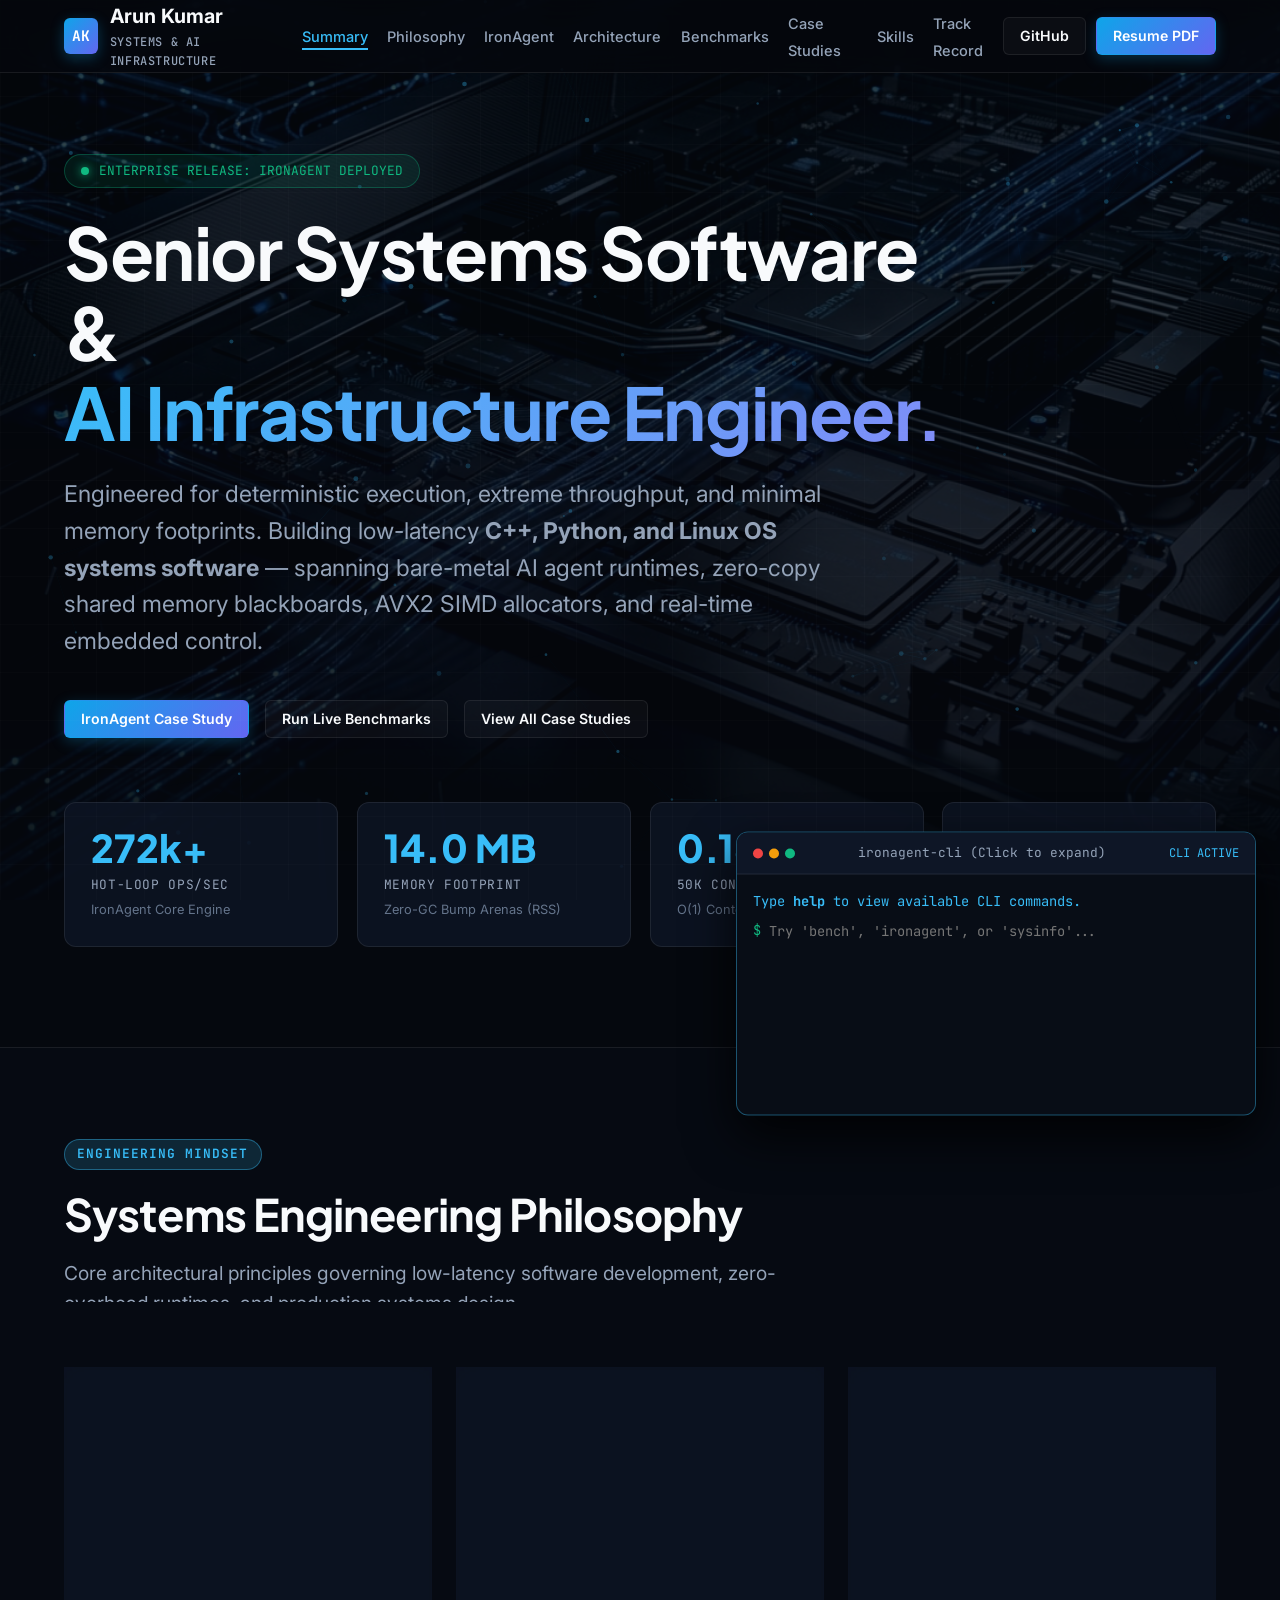
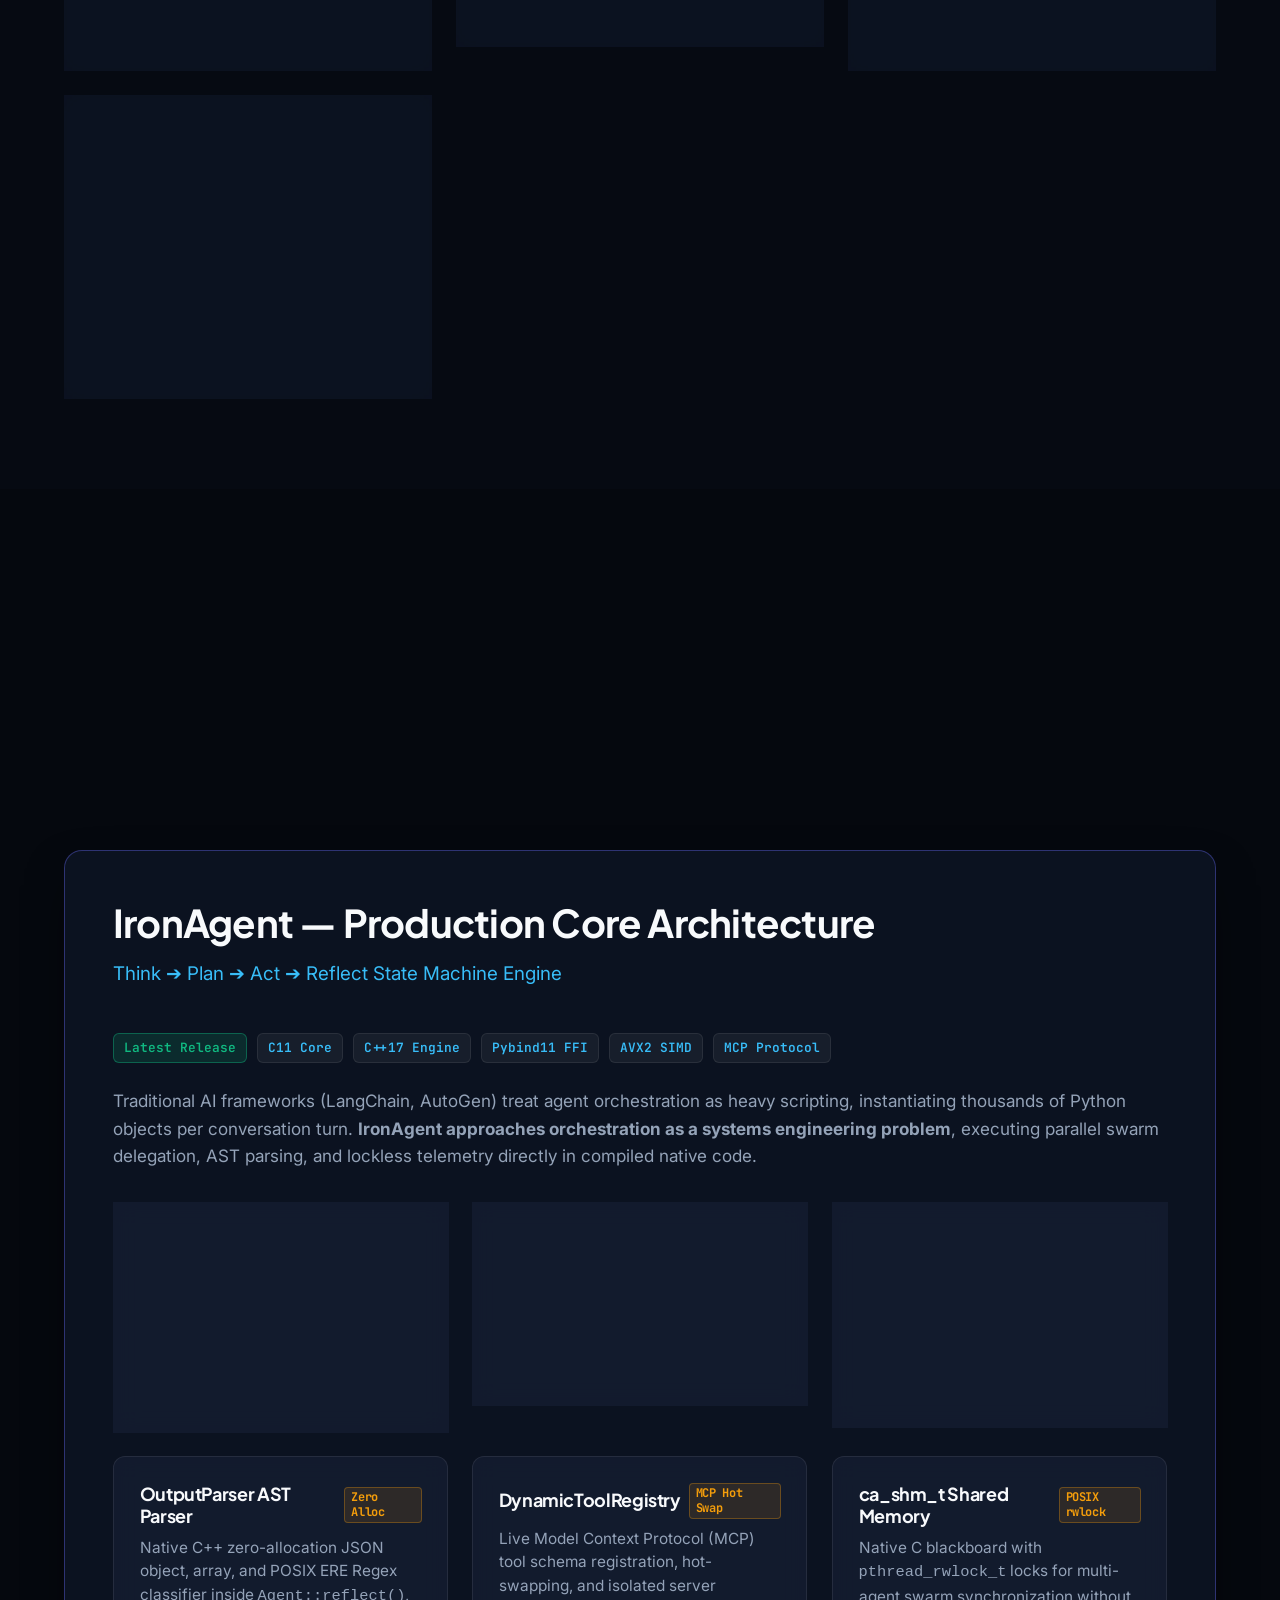
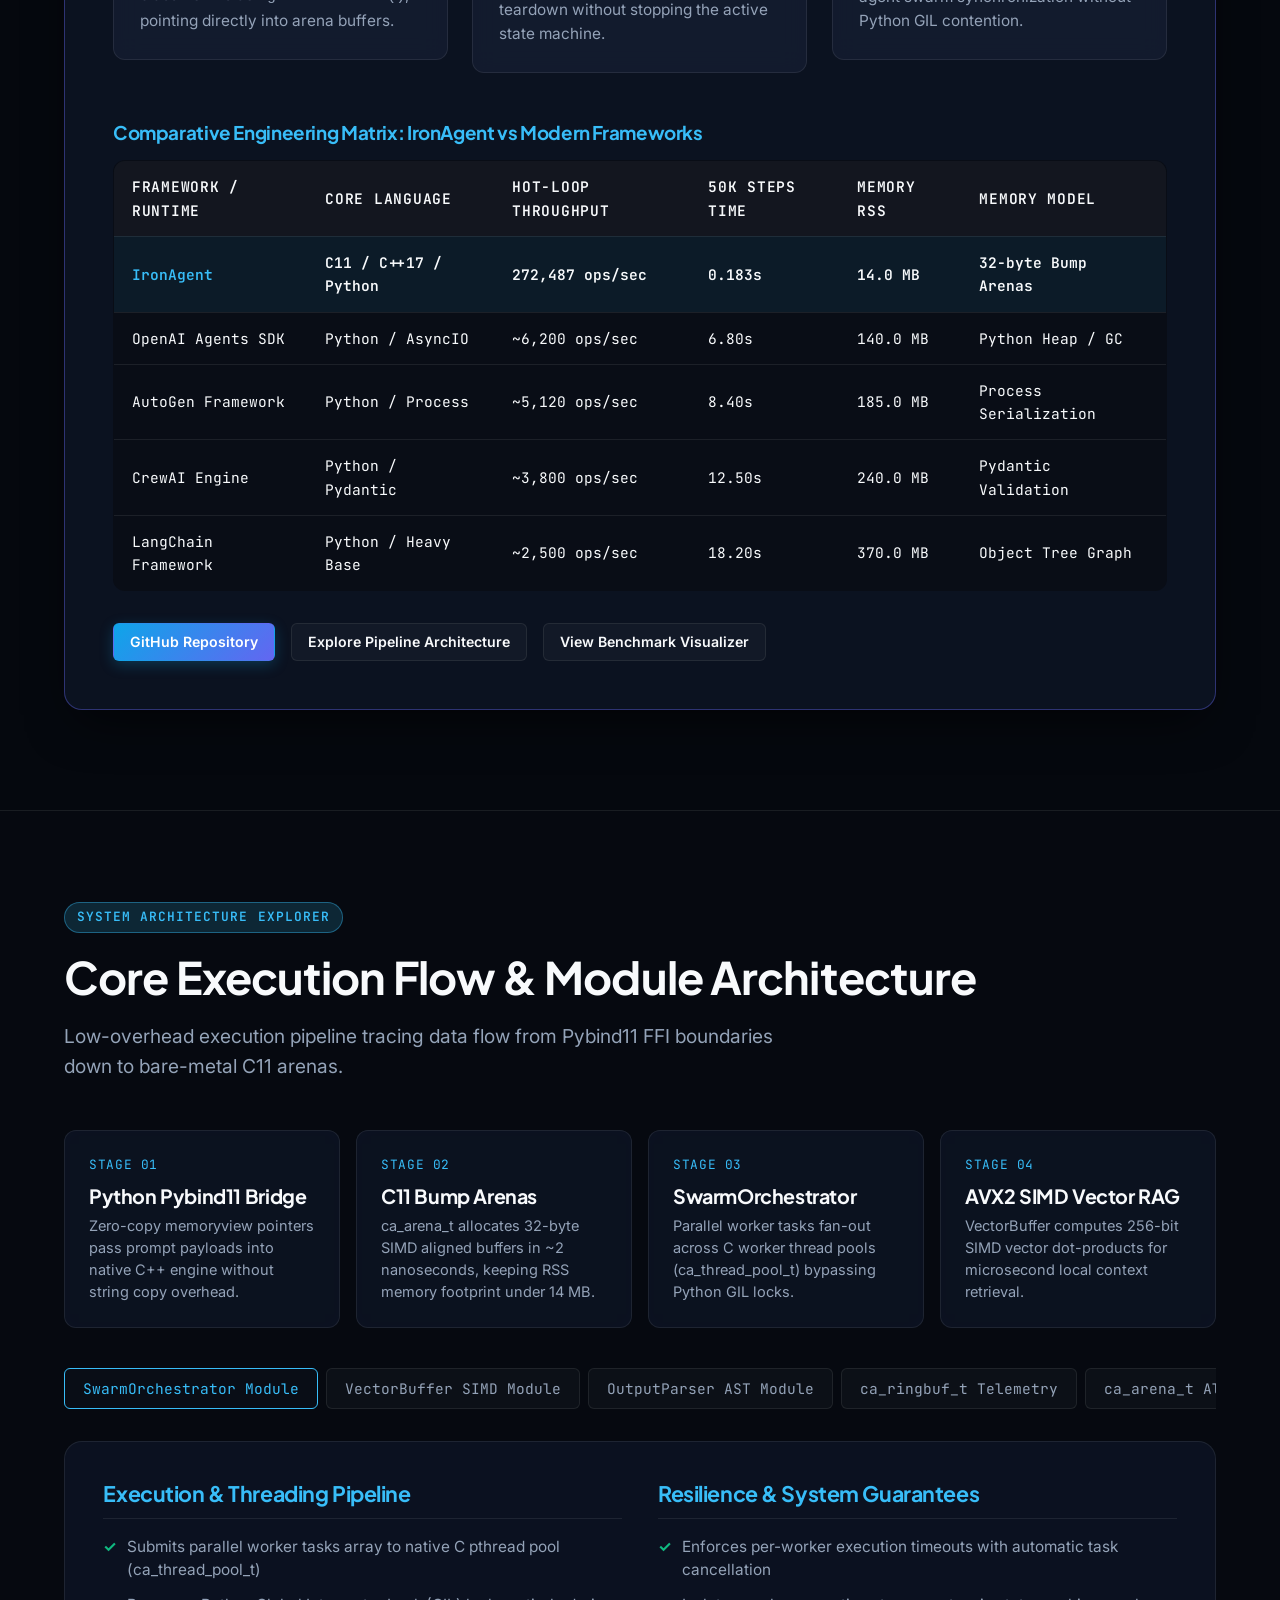
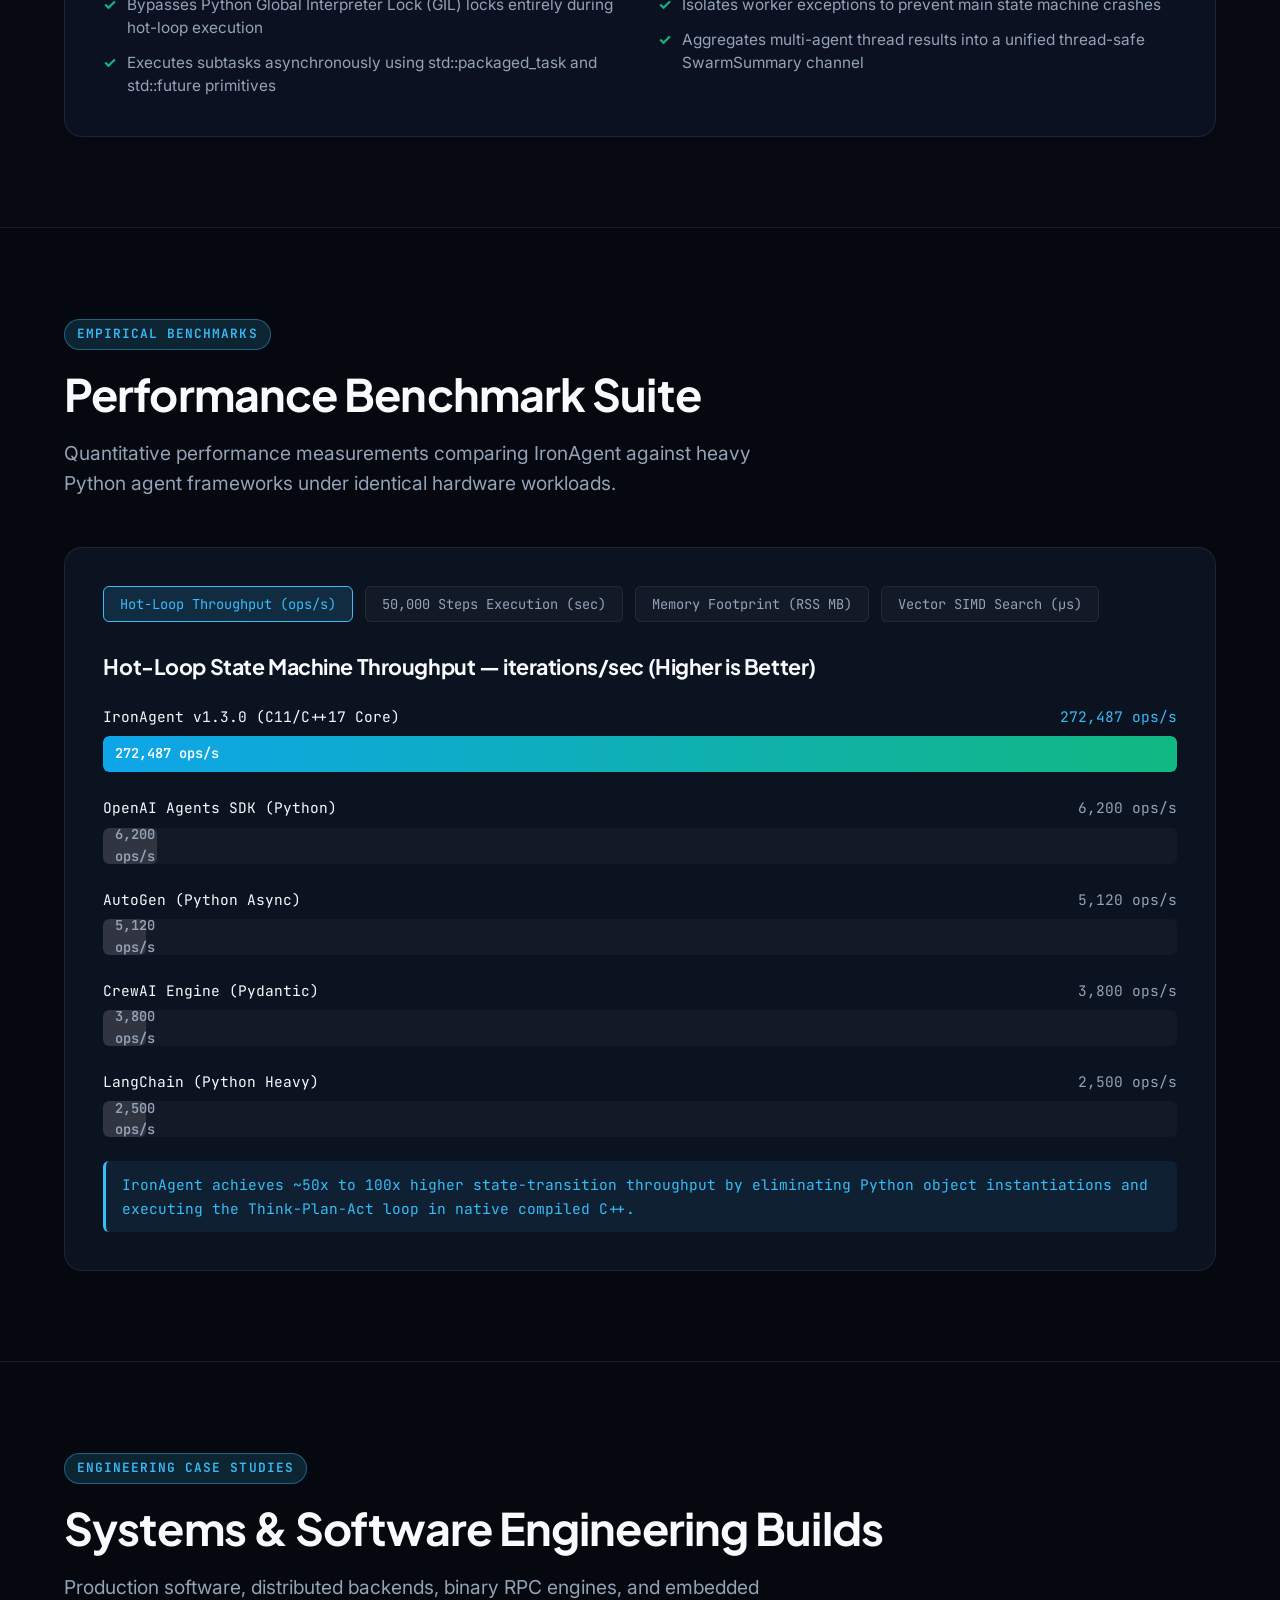
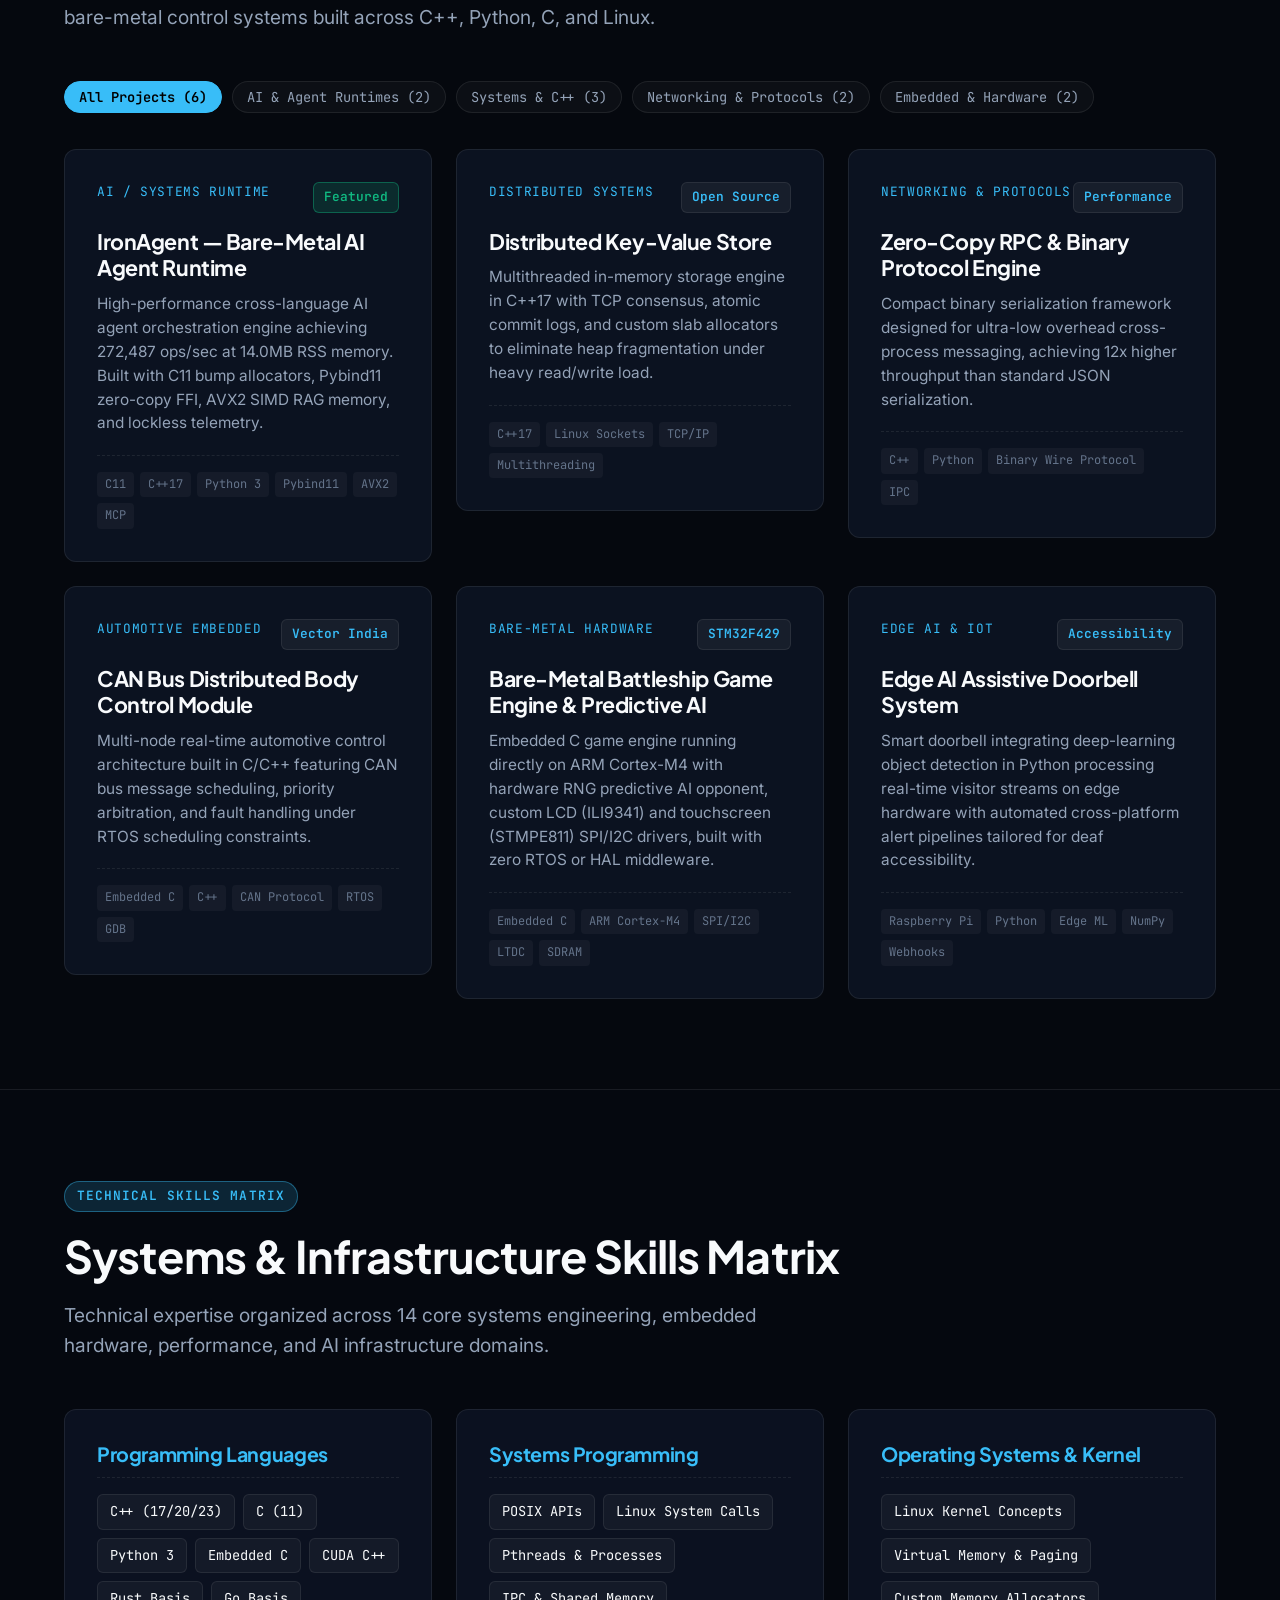
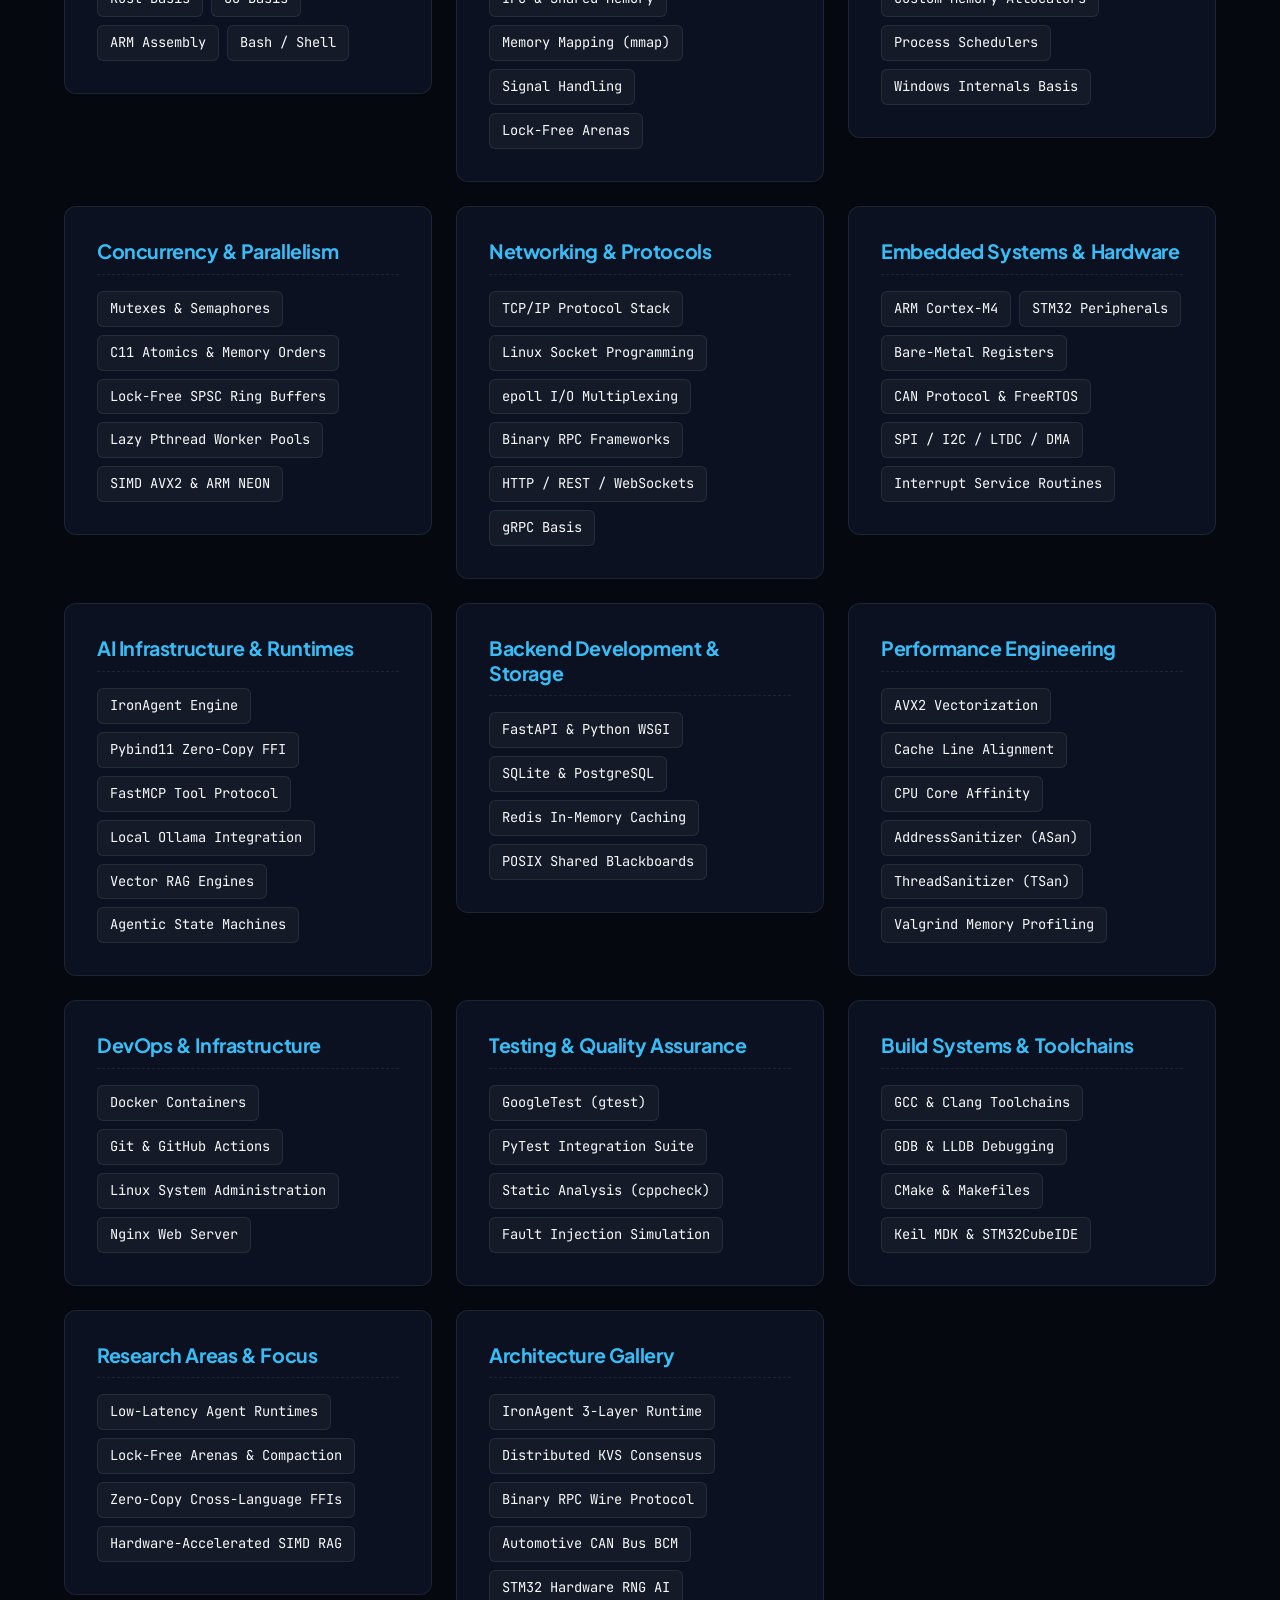
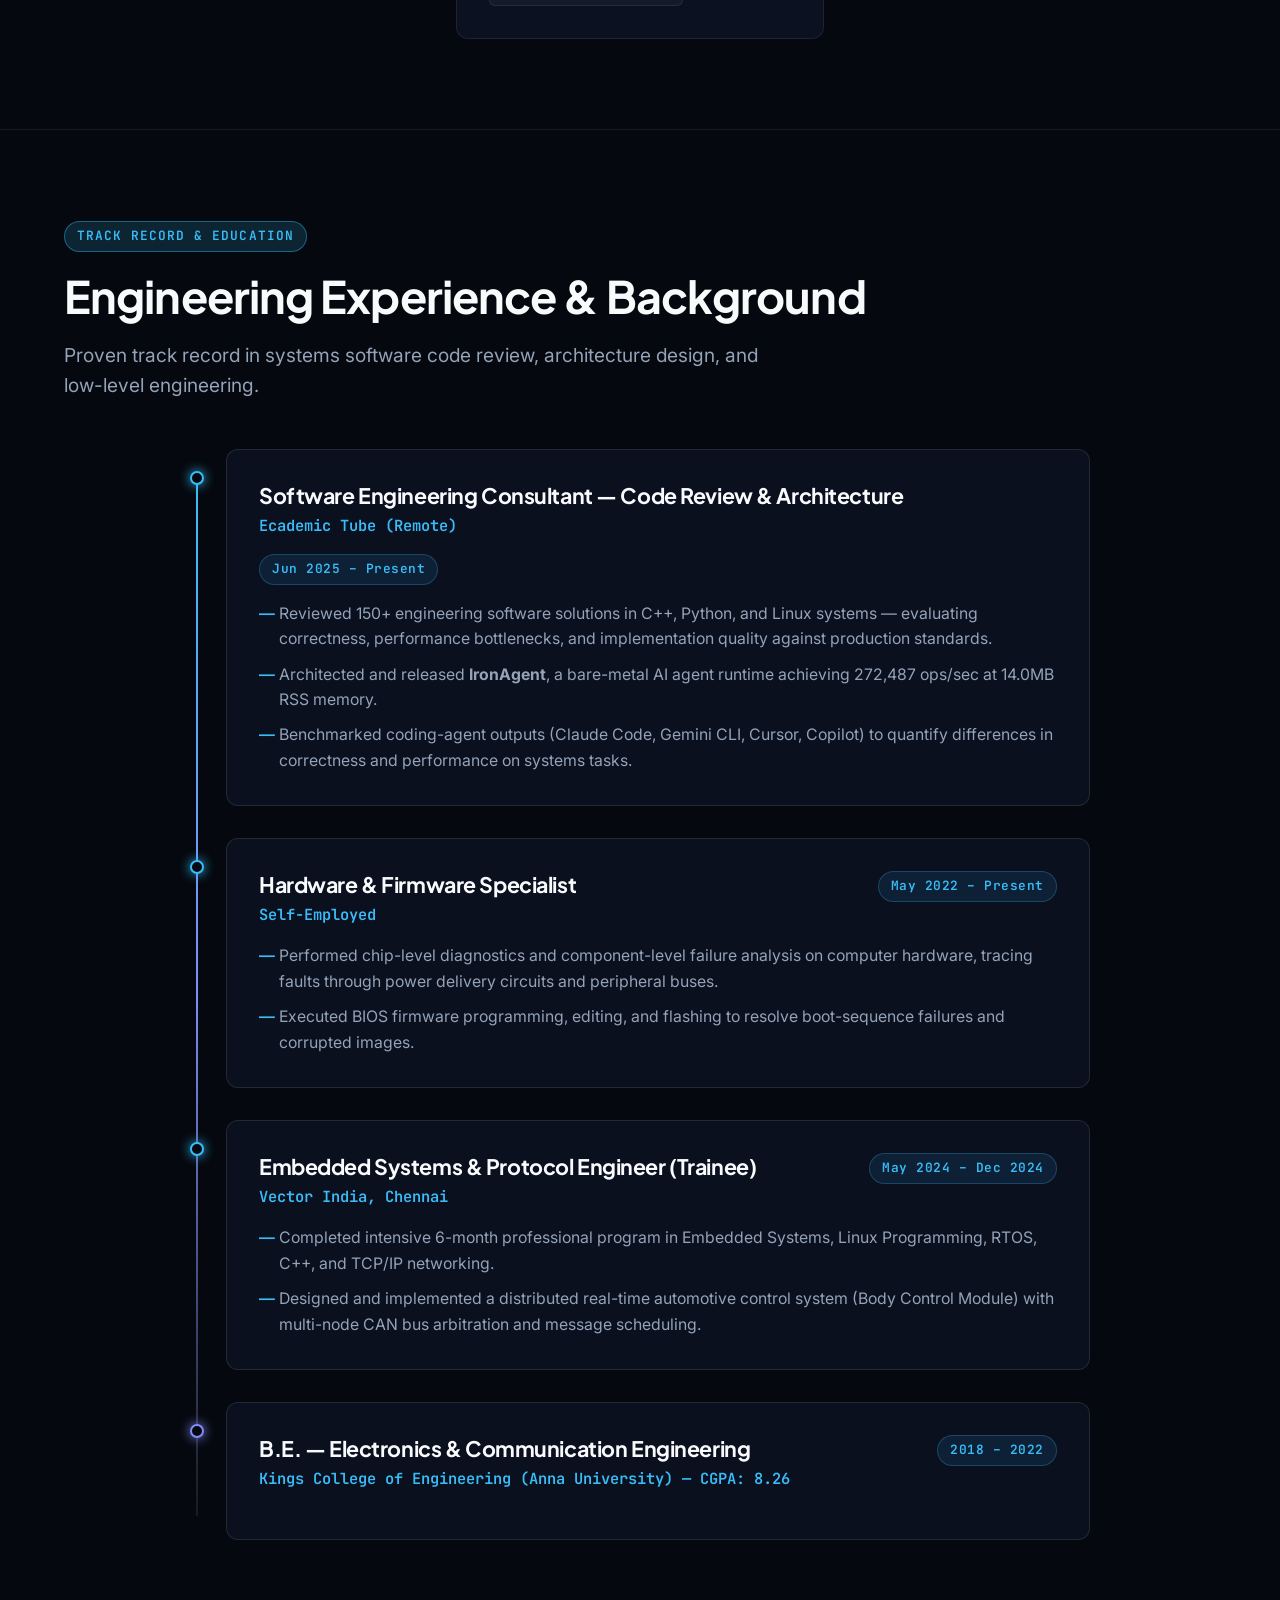
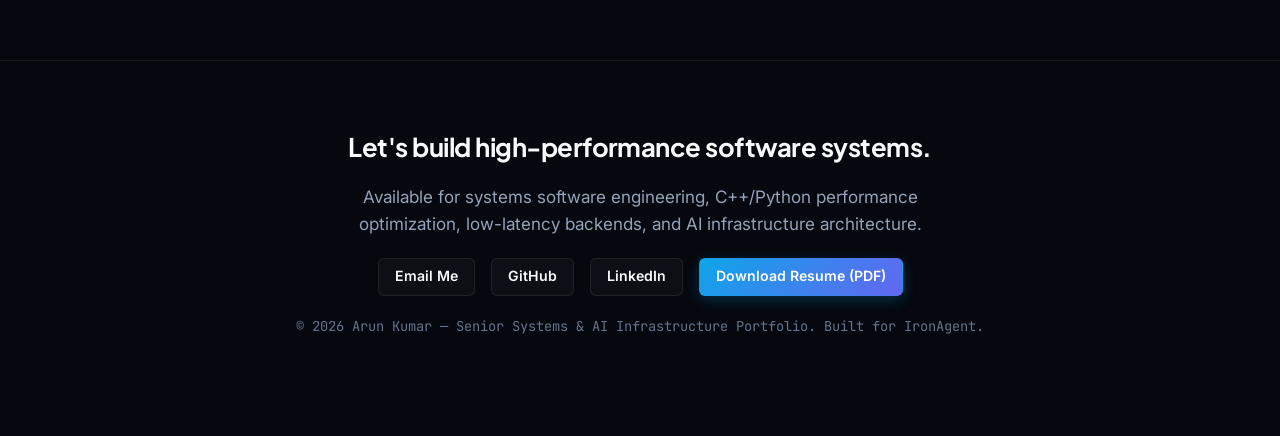
==== commit 158ab38c: "Add cache-control headers and asset version parameters" ====
--- a/index.html
+++ b/index.html
@@ -3,12 +3,17 @@
 <head>
   <meta charset="UTF-8">
   <meta name="viewport" content="width=device-width, initial-scale=1.0">
-  <title>Project Portfolio</title>
-  <meta name="description" content="World-class engineering portfolio of Arun Kumar - Senior Systems Software Engineer, AI Infrastructure Specialist, and Performance Engineer specializing in low-latency C++, Python, Linux OS internals, and bare-metal AI runtimes like IronAgent.">
+  <title>Arun Kumar — Senior Systems & AI Infrastructure Engineer</title>
+  <meta name="description" content="World-class engineering portfolio of Arun Kumar — Senior Systems Software Engineer, AI Infrastructure Specialist, and Performance Engineer specializing in low-latency C++, Python, Linux OS internals, and bare-metal AI runtimes like IronAgent.">
   
+  <!-- Cache Control Meta Tags to Prevent Stale Browser Caching -->
+  <meta http-equiv="Cache-Control" content="no-cache, no-store, must-revalidate">
+  <meta http-equiv="Pragma" content="no-cache">
+  <meta http-equiv="Expires" content="0">
+
   <!-- OpenGraph Metadata -->
   <meta property="og:title" content="Arun Kumar — Senior Systems Software & AI Infrastructure Engineer">
-  <meta property="og:description" content="Engineering high-performance C++, Python, and Linux systems software - low-latency AI agent runtimes, multithreaded backends, AVX2 SIMD memory allocators, and embedded systems.">
+  <meta property="og:description" content="Engineering high-performance C++, Python, and Linux systems software — low-latency AI agent runtimes, multithreaded backends, AVX2 SIMD memory allocators, and embedded systems.">
   <meta property="og:type" content="website">
 
   <!-- Google Fonts -->
@@ -19,8 +24,8 @@
   <!-- Favicon -->
   <link rel="icon" type="image/svg+xml" href="assets/logo.svg">
 
-  <!-- Main Stylesheet -->
-  <link rel="stylesheet" href="css/styles.css">
+  <!-- Main Stylesheet with Cache Buster -->
+  <link rel="stylesheet" href="css/styles.css?v=1.3.1">
 </head>
 <body>
 
@@ -69,7 +74,7 @@
         </h1>
 
         <p class="hero-subtitle">
-          Engineered for deterministic execution, extreme throughput, and minimal memory footprints. Building low-latency <b>C++, Python, and Linux OS systems software</b> - spanning bare-metal AI agent runtimes, zero-copy shared memory blackboards, AVX2 SIMD allocators, and real-time embedded control.
+          Engineered for deterministic execution, extreme throughput, and minimal memory footprints. Building low-latency <b>C++, Python, and Linux OS systems software</b> — spanning bare-metal AI agent runtimes, zero-copy shared memory blackboards, AVX2 SIMD allocators, and real-time embedded control.
         </p>
 
         <div class="hero-actions">
@@ -825,10 +830,10 @@
     </div>
   </footer>
 
-  <!-- Scripts -->
-  <script src="js/benchmarks.js"></script>
-  <script src="js/architecture.js"></script>
-  <script src="js/terminal.js"></script>
-  <script src="js/main.js"></script>
+  <!-- Scripts with Cache Busters -->
+  <script src="js/benchmarks.js?v=1.3.1"></script>
+  <script src="js/architecture.js?v=1.3.1"></script>
+  <script src="js/terminal.js?v=1.3.1"></script>
+  <script src="js/main.js?v=1.3.1"></script>
 </body>
 </html>
--- a/css/styles.css
+++ b/css/styles.css
@@ -33,8 +33,8 @@
   --font-display: 'Plus Jakarta Sans', 'Inter', sans-serif;
   --font-mono: 'JetBrains Mono', 'Fira Code', monospace;
 
-  /* Structure */
-  --max-width: 1280px;
+  /* Structure with Dynamic Resolution Fluid Scaling */
+  --max-width: min(1320px, 94vw);
   --radius-sm: 6px;
   --radius-md: 12px;
   --radius-lg: 18px;
@@ -56,7 +56,7 @@
   scroll-behavior: smooth;
   scroll-padding-top: 80px;
   color-scheme: dark;
-  font-size: 16px;
+  font-size: clamp(14px, 0.4vw + 12px, 18px);
 }
 
 body {
@@ -125,7 +125,7 @@
 .container {
   max-width: var(--max-width);
   margin: 0 auto;
-  padding: 0 24px;
+  padding: 0 clamp(16px, 2vw, 32px);
   position: relative;
   z-index: 1;
 }
@@ -245,7 +245,7 @@
 .nav-links {
   display: flex;
   align-items: center;
-  gap: 22px;
+  gap: clamp(12px, 1.5vw, 22px);
   list-style: none;
 }
 
@@ -280,24 +280,27 @@
 .nav-actions {
   display: flex;
   align-items: center;
-  gap: 12px;
-}
-
+  gap: 10px;
+}
+
+/* Button Component with Equal Sizing for GitHub & Resume PDF */
 .btn {
   display: inline-flex;
   align-items: center;
   justify-content: center;
-  gap: 8px;
+  gap: 6px;
   font-family: var(--font-sans);
-  font-size: 0.875rem;
+  font-size: 0.825rem;
   font-weight: 600;
-  padding: 10px 20px;
+  height: 38px;
+  padding: 0 16px;
   border-radius: var(--radius-sm);
   cursor: pointer;
   transition: all var(--transition-fast);
   border: 1px solid transparent;
   position: relative;
   overflow: hidden;
+  white-space: nowrap;
 }
 
 .btn::before {
@@ -349,7 +352,7 @@
 
 /* Executive Hero Section */
 .hero-section {
-  padding: 160px 0 100px;
+  padding: clamp(120px, 12vw, 160px) 0 clamp(60px, 8vw, 100px);
   position: relative;
 }
 
@@ -388,13 +391,13 @@
 }
 
 .hero-title {
-  font-size: clamp(2.5rem, 5.5vw, 4.5rem);
+  font-size: clamp(2.25rem, 5vw + 0.5rem, 4.5rem);
   line-height: 1.1;
   margin-bottom: 24px;
 }
 
 .hero-subtitle {
-  font-size: clamp(1.1rem, 2vw, 1.35rem);
+  font-size: clamp(1rem, 1.5vw + 0.5rem, 1.35rem);
   line-height: 1.6;
   color: var(--text-muted);
   margin-bottom: 40px;
@@ -409,11 +412,11 @@
   margin-bottom: 64px;
 }
 
-/* Metric Cards Grid */
+/* Metric Cards Grid with Fluid Resolution Adaptability */
 .metrics-grid {
   display: grid;
-  grid-template-columns: repeat(auto-fit, minmax(220px, 1fr));
-  gap: 16px;
+  grid-template-columns: repeat(auto-fit, minmax(clamp(200px, 20vw, 260px), 1fr));
+  gap: clamp(14px, 1.5vw, 24px);
   margin-top: 40px;
   position: relative;
   z-index: 2;
@@ -426,7 +429,7 @@
   -webkit-backdrop-filter: blur(12px);
   border: 1px solid var(--border-subtle);
   border-radius: var(--radius-md);
-  padding: 24px;
+  padding: clamp(18px, 2vw, 28px);
   position: relative;
   overflow: hidden;
   transition: all var(--transition-normal);
@@ -456,7 +459,7 @@
 
 .metric-value {
   font-family: var(--font-display);
-  font-size: 2.25rem;
+  font-size: clamp(1.85rem, 3vw, 2.5rem);
   font-weight: 800;
   color: var(--cyan);
   line-height: 1;
@@ -492,15 +495,15 @@
 
 /* Engineering Philosophy Section */
 .philosophy-section {
-  padding: 90px 0;
+  padding: clamp(60px, 8vw, 90px) 0;
   border-top: 1px solid var(--border-subtle);
   background: rgba(9, 13, 22, 0.5);
 }
 
 .philosophy-grid {
   display: grid;
-  grid-template-columns: repeat(auto-fit, minmax(280px, 1fr));
-  gap: 24px;
+  grid-template-columns: repeat(auto-fit, minmax(clamp(260px, 24vw, 340px), 1fr));
+  gap: clamp(16px, 2vw, 24px);
   align-items: flex-start;
 }
 
@@ -510,7 +513,7 @@
   -webkit-backdrop-filter: blur(12px);
   border: 1px solid var(--border-subtle);
   border-radius: var(--radius-md);
-  padding: 28px;
+  padding: clamp(20px, 2.5vw, 32px);
   position: relative;
   overflow: hidden;
   transition: all var(--transition-normal);
@@ -549,7 +552,7 @@
 
 /* Flagship Project Case Study */
 .featured-project {
-  padding: 100px 0;
+  padding: clamp(70px, 9vw, 100px) 0;
   border-top: 1px solid var(--border-subtle);
 }
 
@@ -559,7 +562,7 @@
   -webkit-backdrop-filter: blur(16px);
   border: 1px solid var(--border-accent);
   border-radius: var(--radius-lg);
-  padding: 44px;
+  padding: clamp(24px, 4vw, 48px);
   box-shadow: 0 20px 50px -15px rgba(0, 0, 0, 0.7);
   position: relative;
   overflow: hidden;
@@ -612,8 +615,8 @@
 /* Breakthrough Features Grid */
 .features-grid {
   display: grid;
-  grid-template-columns: repeat(auto-fit, minmax(320px, 1fr));
-  gap: 20px;
+  grid-template-columns: repeat(auto-fit, minmax(clamp(280px, 25vw, 360px), 1fr));
+  gap: clamp(16px, 2vw, 24px);
   margin: 32px 0;
   align-items: flex-start;
 }
@@ -624,7 +627,7 @@
   -webkit-backdrop-filter: blur(12px);
   border: 1px solid var(--border-subtle);
   border-radius: var(--radius-md);
-  padding: 24px;
+  padding: clamp(20px, 2vw, 28px);
   position: relative;
   overflow: hidden;
   transition: all var(--transition-normal);
@@ -714,14 +717,14 @@
 
 /* System Pipeline Architecture Section */
 .pipeline-section {
-  padding: 90px 0;
+  padding: clamp(60px, 8vw, 90px) 0;
   border-top: 1px solid var(--border-subtle);
   background: rgba(9, 13, 22, 0.4);
 }
 
 .pipeline-flow {
   display: grid;
-  grid-template-columns: repeat(auto-fit, minmax(220px, 1fr));
+  grid-template-columns: repeat(auto-fit, minmax(clamp(200px, 20vw, 260px), 1fr));
   gap: 16px;
   margin-bottom: 40px;
   align-items: flex-start;
@@ -768,10 +771,10 @@
   background: var(--bg-card);
   border: 1px solid var(--border-subtle);
   border-radius: var(--radius-lg);
-  padding: 36px;
+  padding: clamp(24px, 3vw, 40px);
   display: grid;
   grid-template-columns: 1fr 1fr;
-  gap: 32px;
+  gap: clamp(20px, 3vw, 36px);
   align-items: flex-start;
 }
 
@@ -837,7 +840,7 @@
 
 /* Performance Benchmarks Visualizer */
 .benchmarks-section {
-  padding: 90px 0;
+  padding: clamp(60px, 8vw, 90px) 0;
   border-top: 1px solid var(--border-subtle);
 }
 
@@ -845,7 +848,7 @@
   background: var(--bg-card);
   border: 1px solid var(--border-subtle);
   border-radius: var(--radius-lg);
-  padding: 36px;
+  padding: clamp(24px, 3vw, 40px);
 }
 
 .bench-selector {
@@ -921,7 +924,7 @@
 
 /* Projects Case Studies Grid */
 .projects-section {
-  padding: 90px 0;
+  padding: clamp(60px, 8vw, 90px) 0;
   border-top: 1px solid var(--border-subtle);
 }
 
@@ -953,8 +956,8 @@
 
 .projects-grid {
   display: grid;
-  grid-template-columns: repeat(auto-fill, minmax(360px, 1fr));
-  gap: 24px;
+  grid-template-columns: repeat(auto-fill, minmax(clamp(280px, 28vw, 380px), 1fr));
+  gap: clamp(16px, 2vw, 24px);
   align-items: flex-start;
 }
 
@@ -968,7 +971,7 @@
   -webkit-backdrop-filter: blur(12px);
   border: 1px solid var(--border-subtle);
   border-radius: var(--radius-md);
-  padding: 28px;
+  padding: clamp(20px, 2.5vw, 32px);
   display: flex;
   flex-direction: column;
   justify-content: space-between;
@@ -1043,15 +1046,15 @@
 
 /* Skills Matrix */
 .skills-section {
-  padding: 90px 0;
+  padding: clamp(60px, 8vw, 90px) 0;
   border-top: 1px solid var(--border-subtle);
   background: rgba(9, 13, 22, 0.3);
 }
 
 .skills-grid {
   display: grid;
-  grid-template-columns: repeat(auto-fit, minmax(320px, 1fr));
-  gap: 24px;
+  grid-template-columns: repeat(auto-fit, minmax(clamp(260px, 25vw, 340px), 1fr));
+  gap: clamp(16px, 2vw, 24px);
   align-items: flex-start;
 }
 
@@ -1061,7 +1064,7 @@
   -webkit-backdrop-filter: blur(12px);
   border: 1px solid var(--border-subtle);
   border-radius: var(--radius-md);
-  padding: 28px;
+  padding: clamp(20px, 2.5vw, 32px);
   display: flex;
   flex-direction: column;
   align-items: flex-start;
@@ -1101,7 +1104,7 @@
 
 /* Card-Based Experience & Education Timeline Section */
 .timeline-section {
-  padding: 90px 0 120px;
+  padding: clamp(60px, 8vw, 90px) 0 120px;
   border-top: 1px solid var(--border-subtle);
 }
 
@@ -1160,7 +1163,7 @@
   -webkit-backdrop-filter: blur(12px);
   border: 1px solid rgba(255, 255, 255, 0.1);
   border-radius: var(--radius-md);
-  padding: 28px 32px;
+  padding: clamp(20px, 3vw, 32px);
   transition: all var(--transition-normal);
   position: relative;
   overflow: hidden;
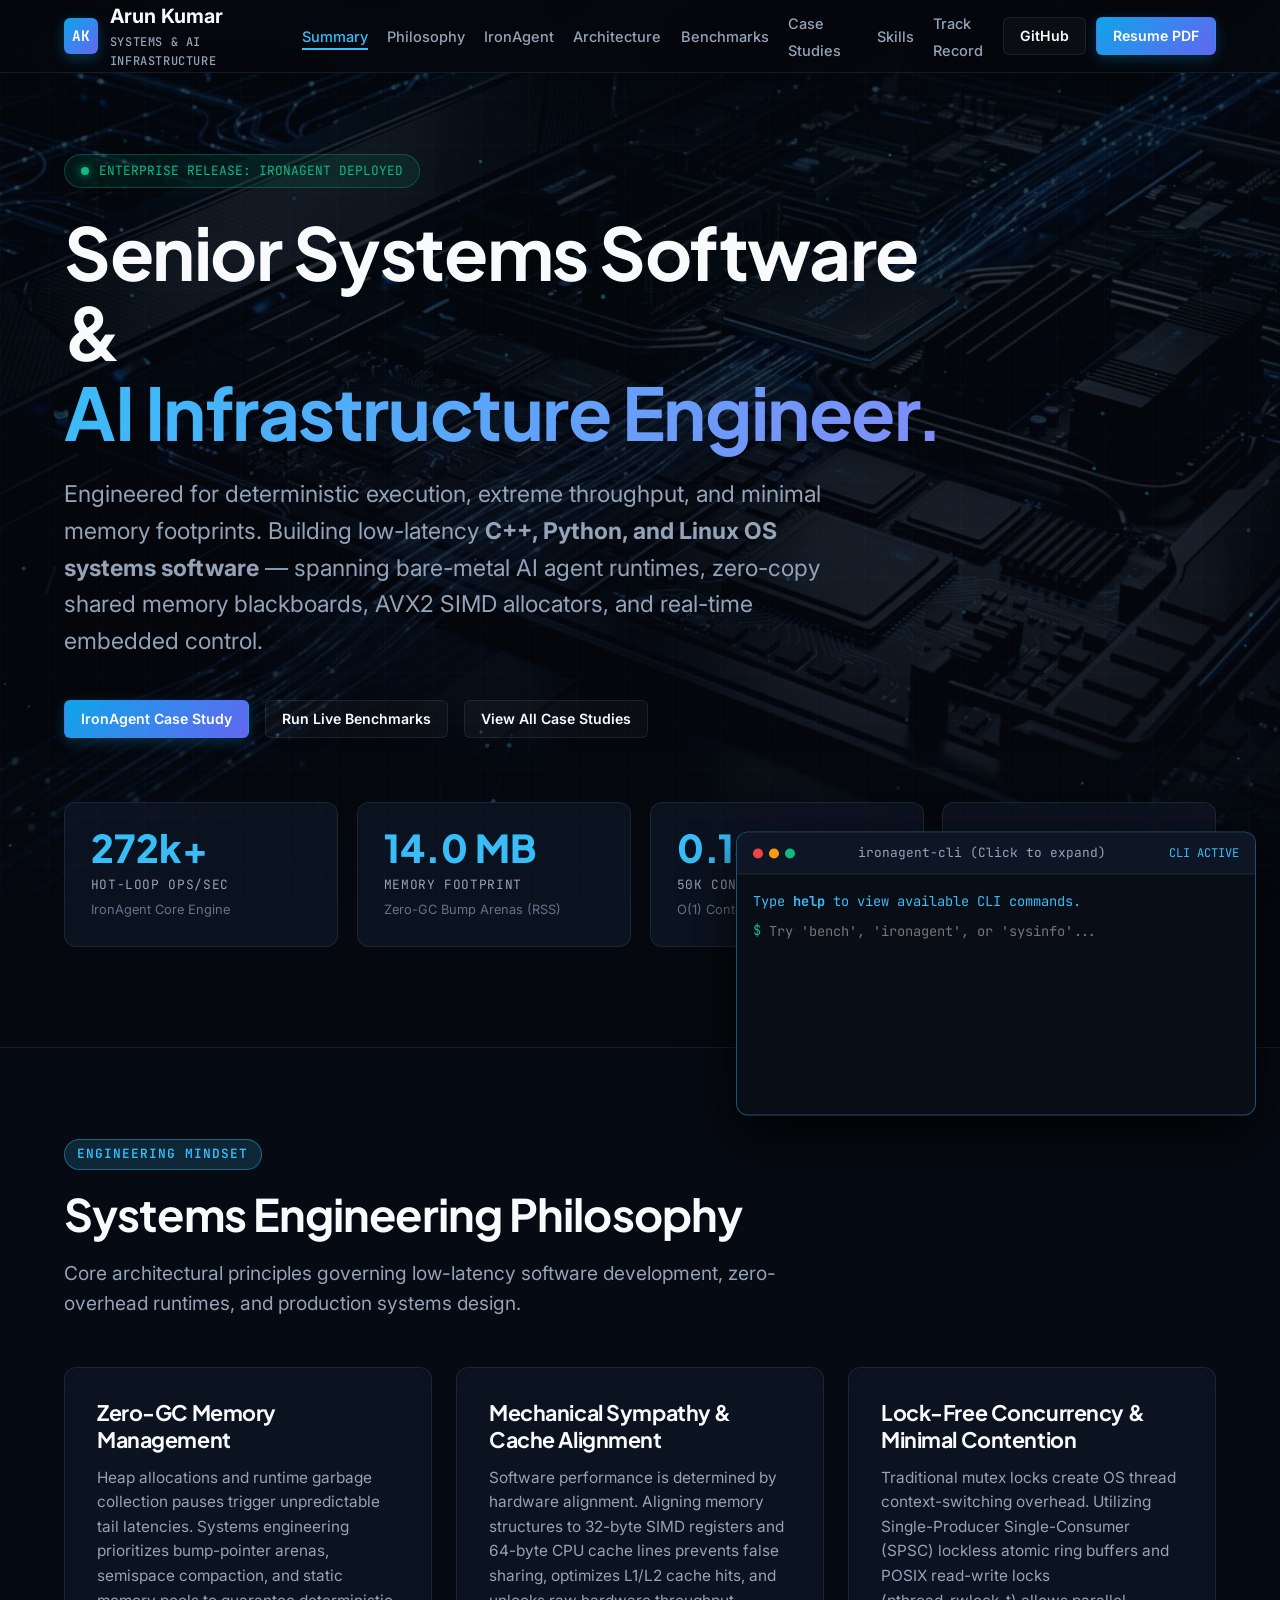
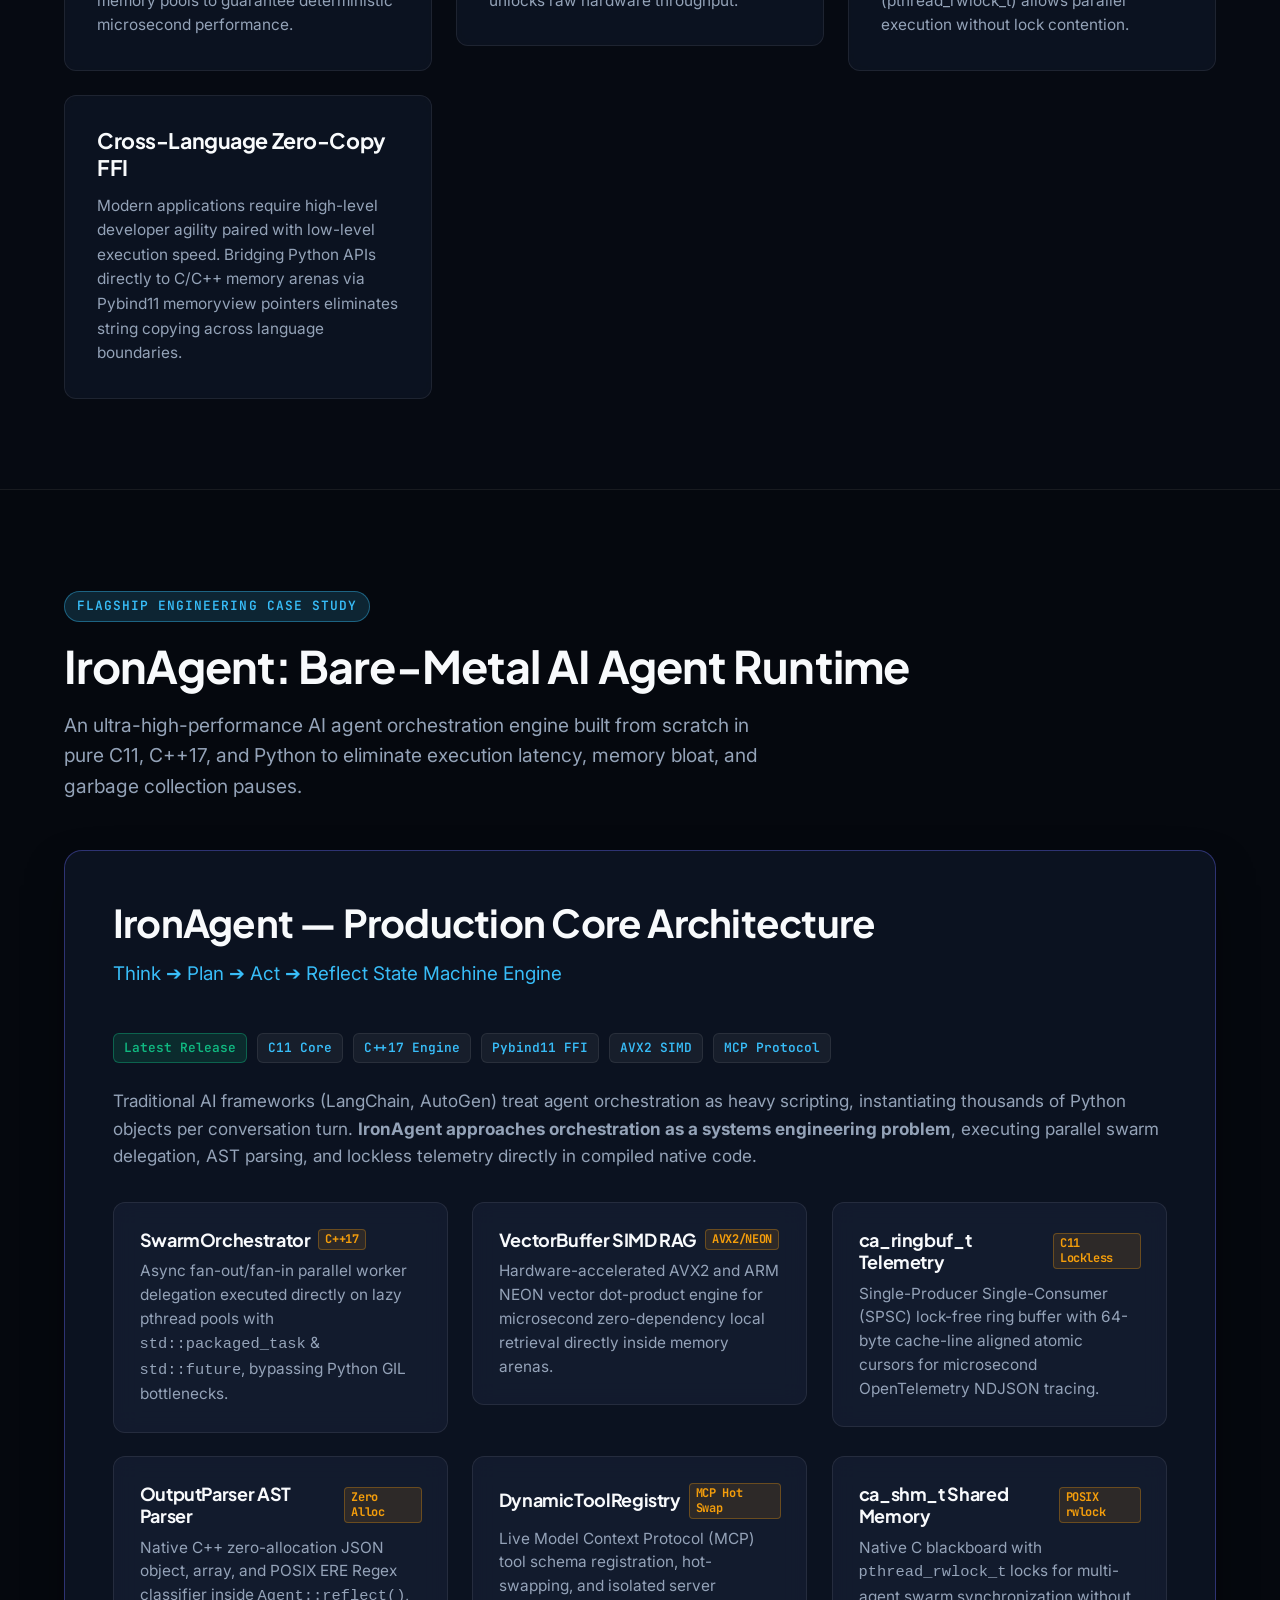
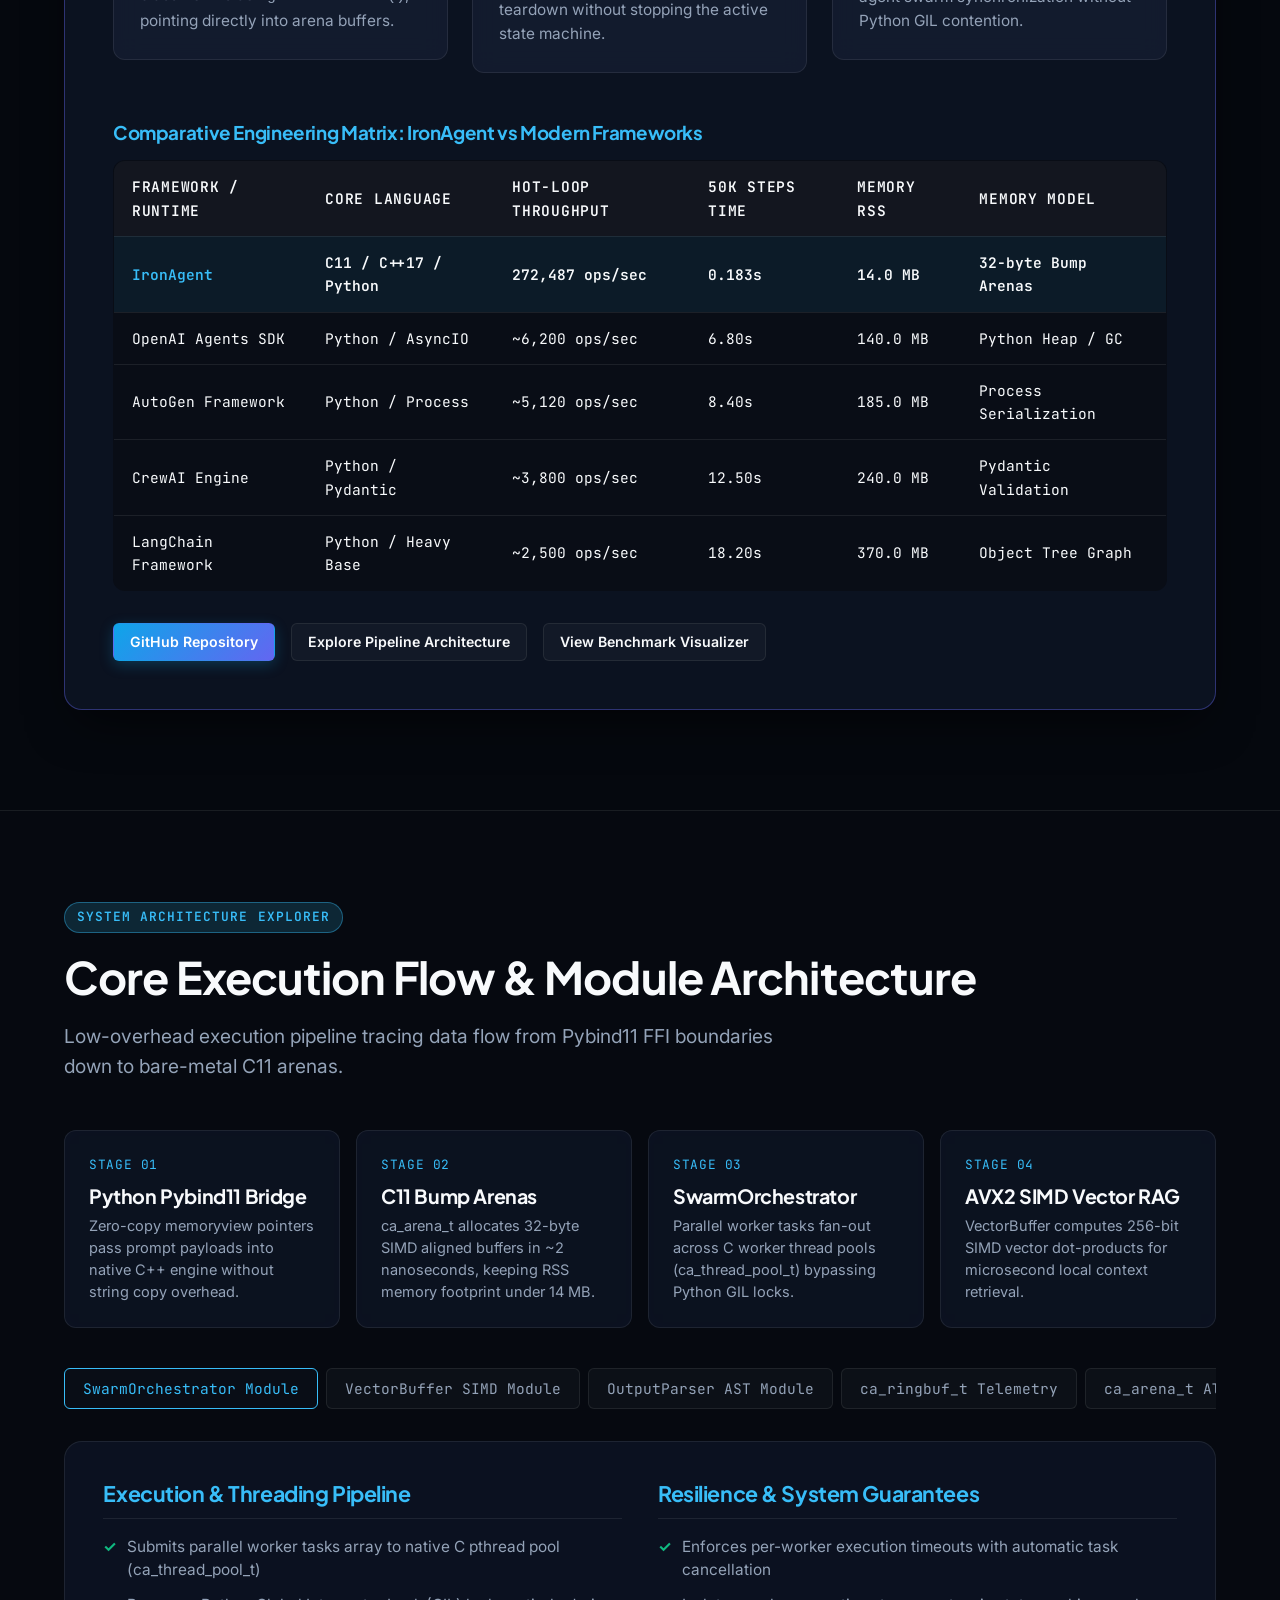
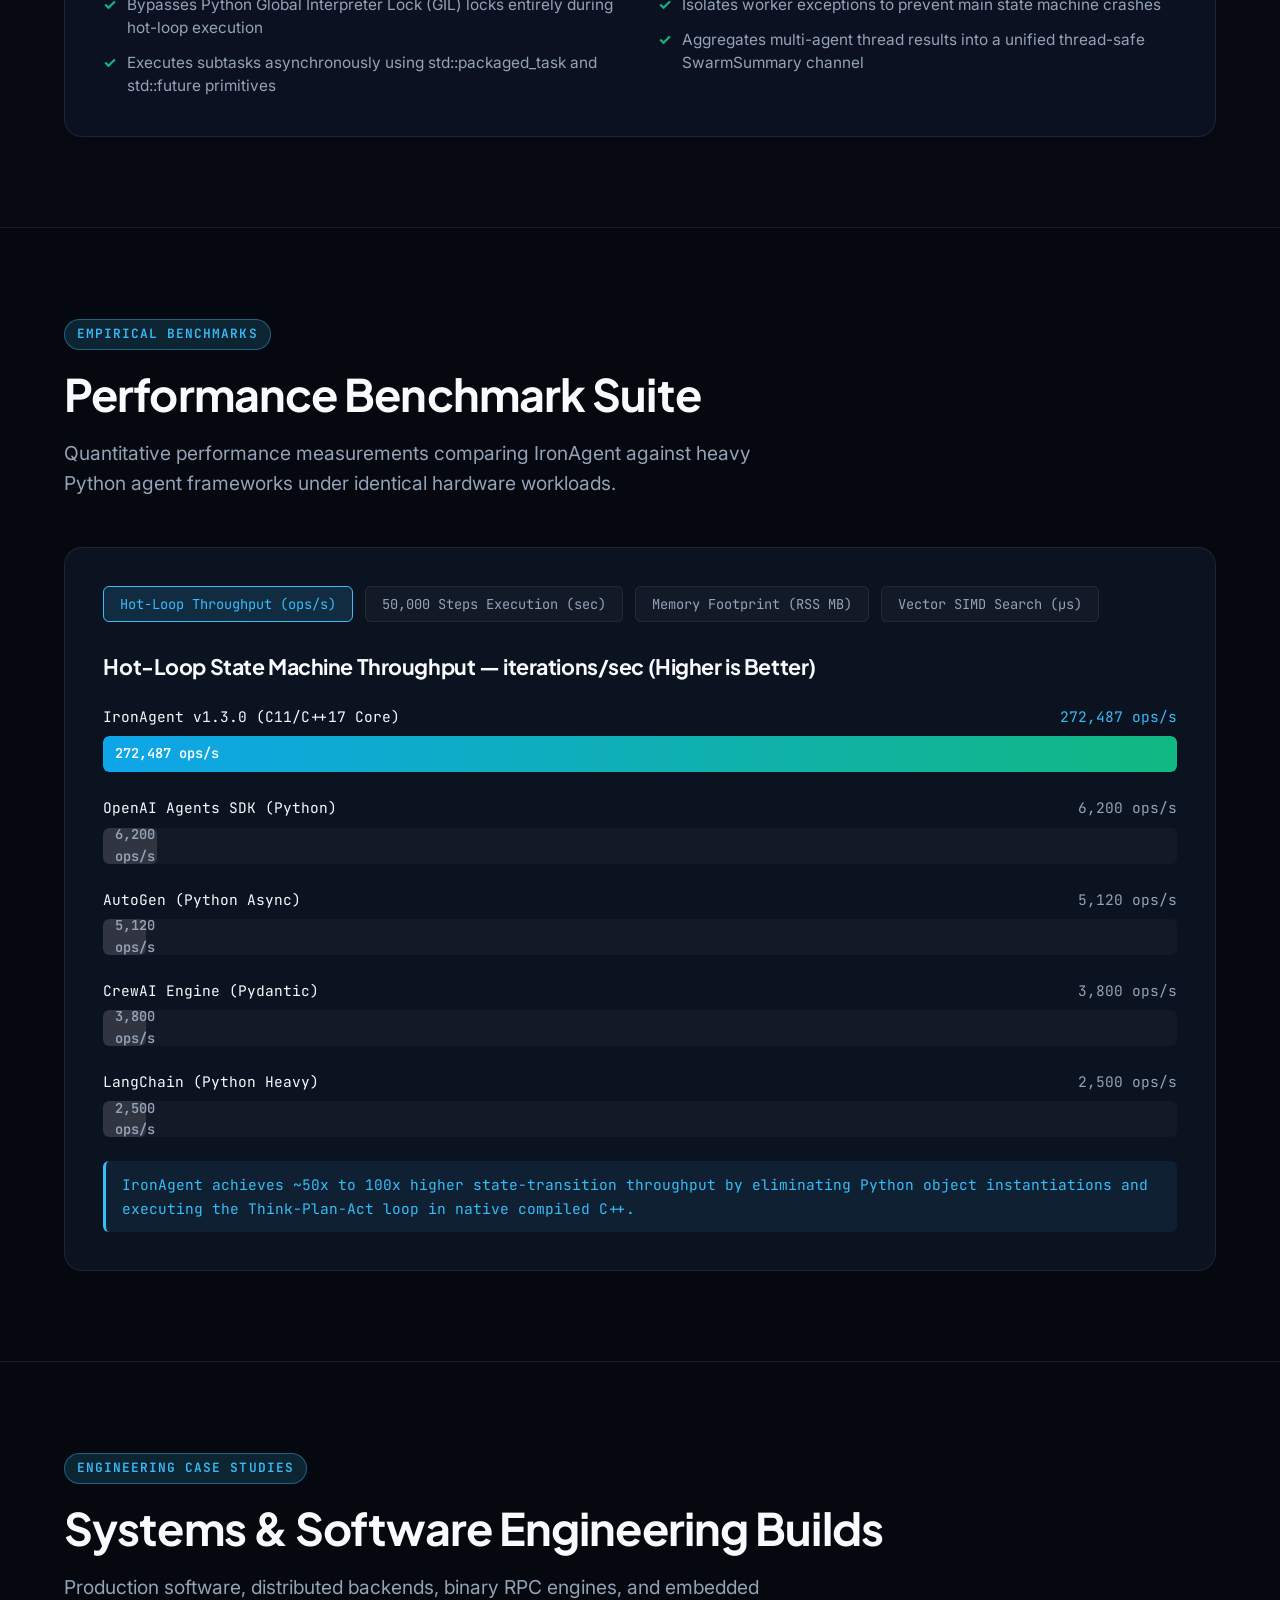
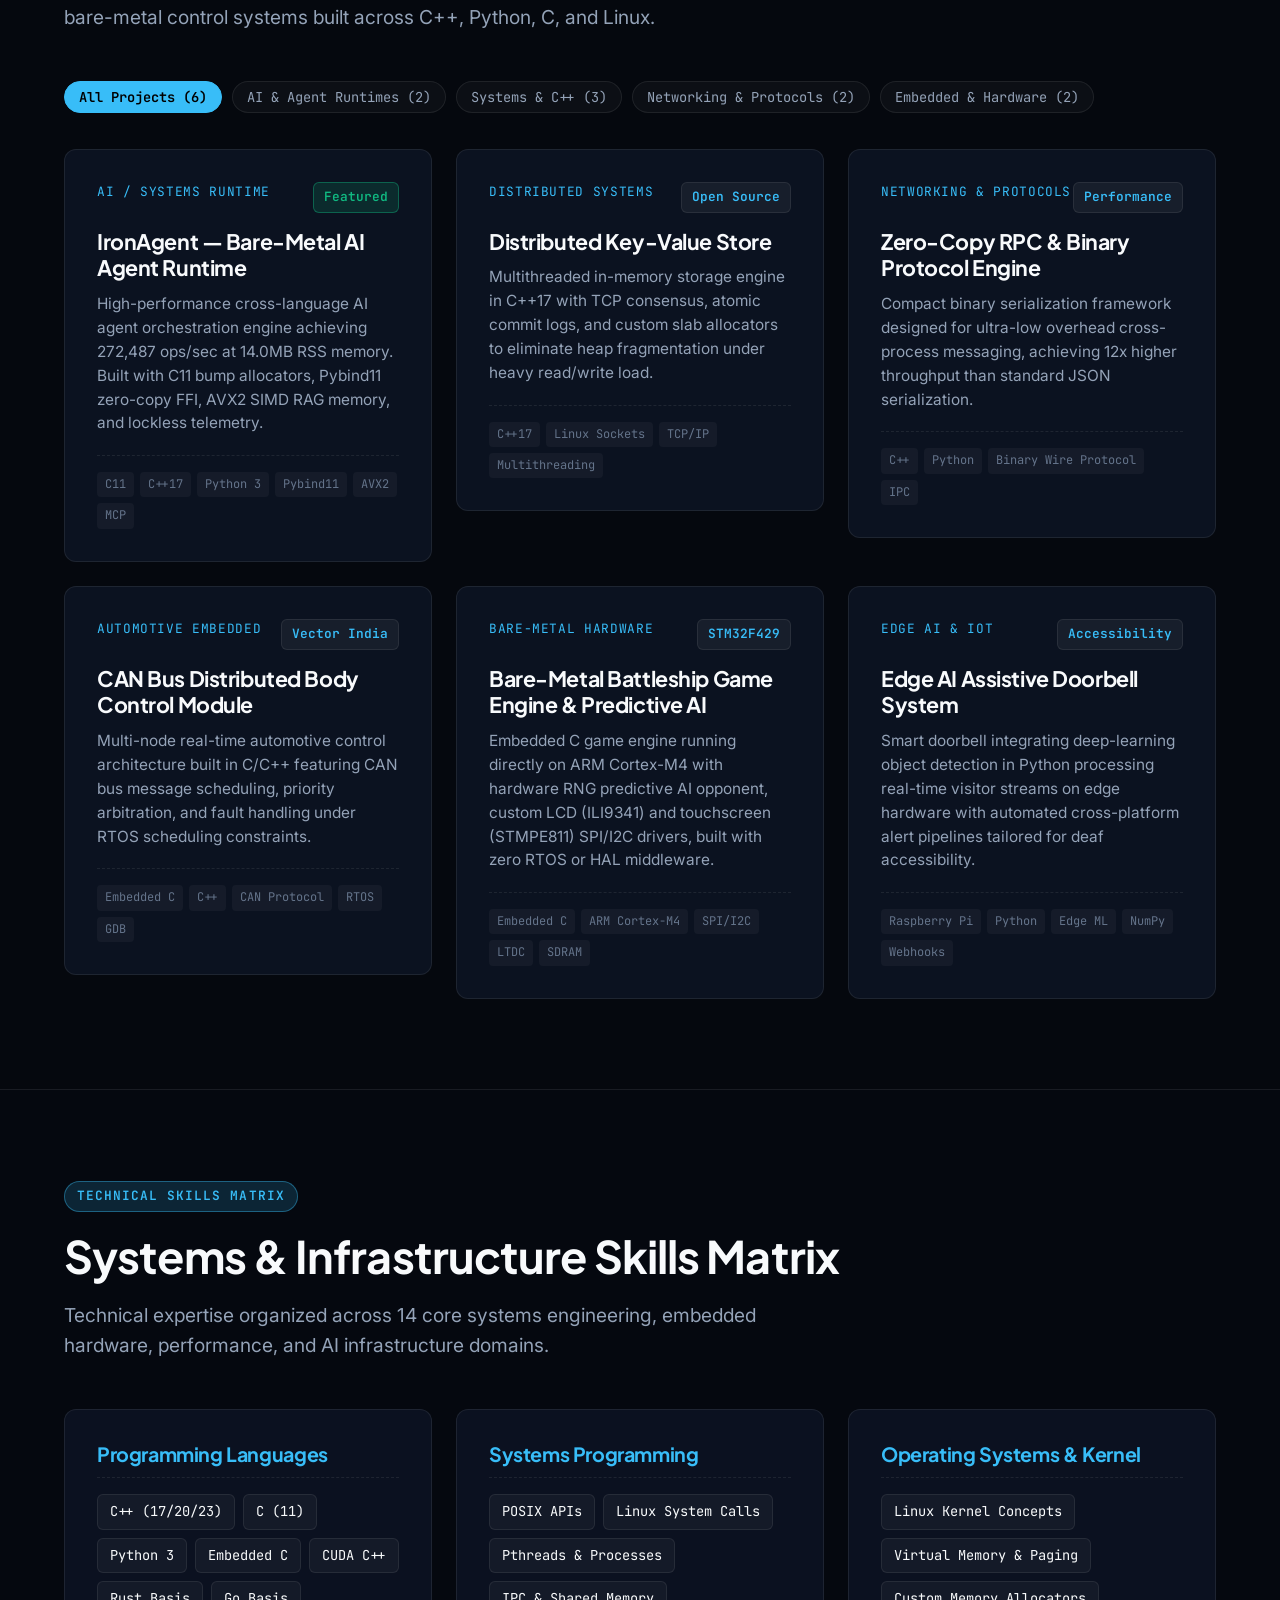
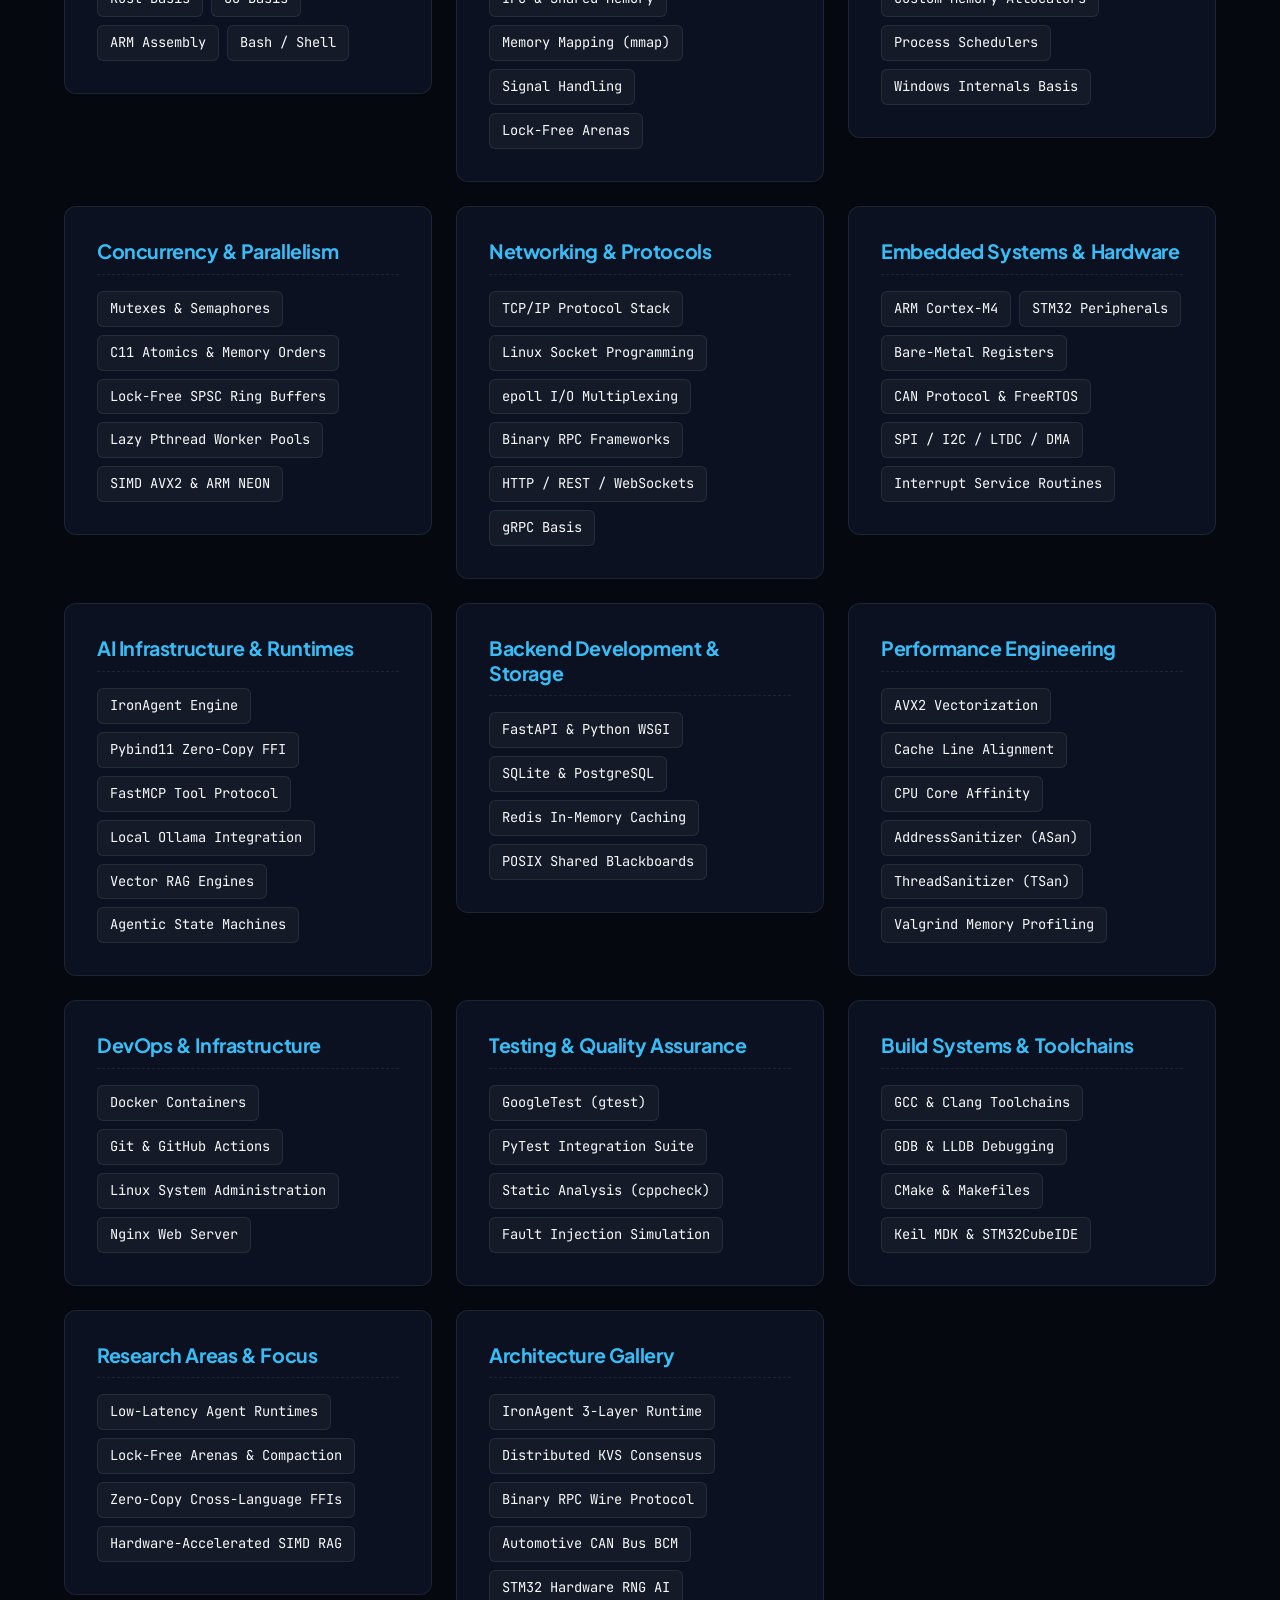
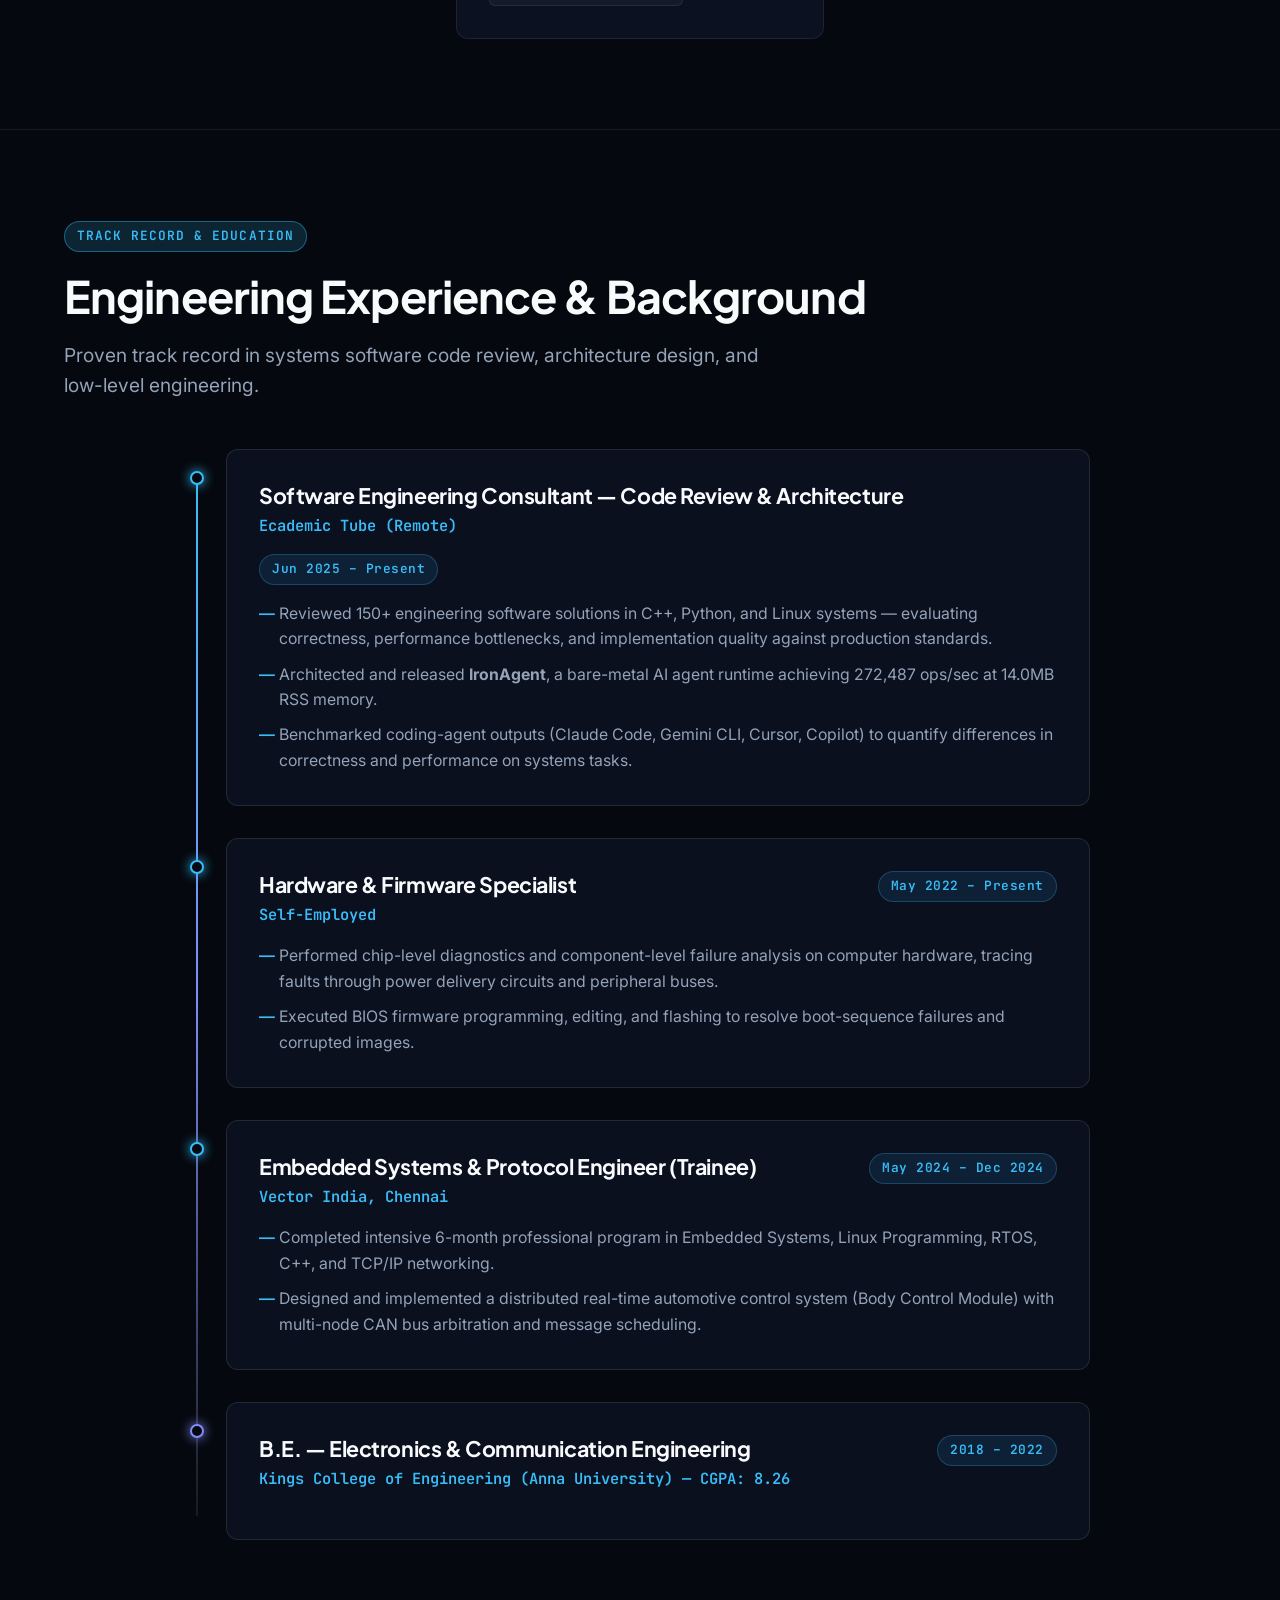
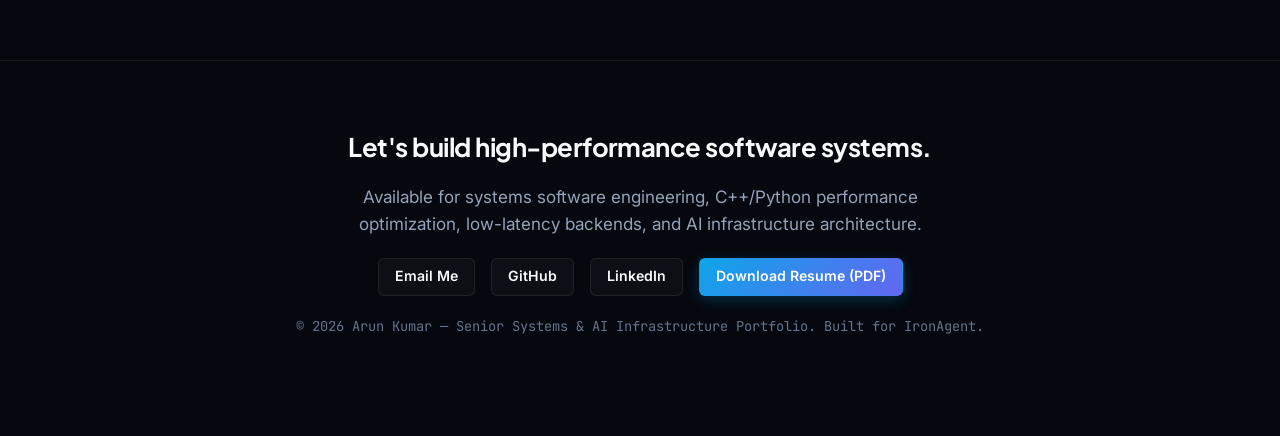
==== commit 0d2d5278: "Restore clean index.html and update phone screen mobile responsiveness" ====
--- a/index.html
+++ b/index.html
@@ -6,11 +6,6 @@
   <title>Arun Kumar — Senior Systems & AI Infrastructure Engineer</title>
   <meta name="description" content="World-class engineering portfolio of Arun Kumar — Senior Systems Software Engineer, AI Infrastructure Specialist, and Performance Engineer specializing in low-latency C++, Python, Linux OS internals, and bare-metal AI runtimes like IronAgent.">
   
-  <!-- Cache Control Meta Tags to Prevent Stale Browser Caching -->
-  <meta http-equiv="Cache-Control" content="no-cache, no-store, must-revalidate">
-  <meta http-equiv="Pragma" content="no-cache">
-  <meta http-equiv="Expires" content="0">
-
   <!-- OpenGraph Metadata -->
   <meta property="og:title" content="Arun Kumar — Senior Systems Software & AI Infrastructure Engineer">
   <meta property="og:description" content="Engineering high-performance C++, Python, and Linux systems software — low-latency AI agent runtimes, multithreaded backends, AVX2 SIMD memory allocators, and embedded systems.">
@@ -24,8 +19,8 @@
   <!-- Favicon -->
   <link rel="icon" type="image/svg+xml" href="assets/logo.svg">
 
-  <!-- Main Stylesheet with Cache Buster -->
-  <link rel="stylesheet" href="css/styles.css?v=1.3.1">
+  <!-- Main Stylesheet -->
+  <link rel="stylesheet" href="css/styles.css">
 </head>
 <body>
 
@@ -830,10 +825,10 @@
     </div>
   </footer>
 
-  <!-- Scripts with Cache Busters -->
-  <script src="js/benchmarks.js?v=1.3.1"></script>
-  <script src="js/architecture.js?v=1.3.1"></script>
-  <script src="js/terminal.js?v=1.3.1"></script>
-  <script src="js/main.js?v=1.3.1"></script>
+  <!-- Scripts -->
+  <script src="js/benchmarks.js"></script>
+  <script src="js/architecture.js"></script>
+  <script src="js/terminal.js"></script>
+  <script src="js/main.js"></script>
 </body>
 </html>
--- a/css/styles.css
+++ b/css/styles.css
@@ -679,6 +679,7 @@
 .matrix-container {
   margin-top: 48px;
   overflow-x: auto;
+  -webkit-overflow-scrolling: touch;
 }
 
 .matrix-table {
@@ -817,6 +818,7 @@
   margin-bottom: 24px;
   overflow-x: auto;
   padding-bottom: 8px;
+  -webkit-overflow-scrolling: touch;
 }
 
 .arch-tab {
@@ -959,10 +961,6 @@
   grid-template-columns: repeat(auto-fill, minmax(clamp(280px, 28vw, 380px), 1fr));
   gap: clamp(16px, 2vw, 24px);
   align-items: flex-start;
-}
-
-@media (max-width: 480px) {
-  .projects-grid { grid-template-columns: 1fr; }
 }
 
 .project-card {
@@ -1366,13 +1364,149 @@
   color: var(--text-dim);
 }
 
-/* Mobile Responsiveness */
+/* Mobile & Small Screen Responsive Optimizations */
 @media (max-width: 768px) {
-  .nav-links { display: none; }
-  .mobile-toggle { display: block; }
-  .hero-section { padding-top: 120px; }
-  .ironagent-card { padding: 24px; }
-  .timeline-list { padding-left: 28px; }
-  .timeline-dot { left: -28px; }
-  .timeline-list::before { left: -22px; }
-}
+  .nav-links {
+    display: none;
+  }
+  
+  .nav-links.active {
+    display: flex;
+    flex-direction: column;
+    position: fixed;
+    top: 72px;
+    left: 0;
+    right: 0;
+    background: rgba(5, 8, 14, 0.96);
+    backdrop-filter: blur(20px);
+    -webkit-backdrop-filter: blur(20px);
+    padding: 24px 32px;
+    border-bottom: 1px solid var(--border-subtle);
+    gap: 18px;
+    align-items: flex-start;
+    z-index: 99;
+    box-shadow: 0 20px 40px rgba(0, 0, 0, 0.8);
+  }
+
+  .mobile-toggle {
+    display: block;
+  }
+
+  .hero-section {
+    padding-top: 110px;
+    padding-bottom: 60px;
+  }
+
+  .hero-title {
+    font-size: clamp(2.0rem, 7.5vw, 3.25rem);
+    line-height: 1.15;
+  }
+
+  .hero-subtitle {
+    font-size: 0.95rem;
+    margin-bottom: 28px;
+  }
+
+  .hero-actions {
+    flex-direction: column;
+    align-items: stretch;
+    gap: 12px;
+    margin-bottom: 40px;
+  }
+
+  .hero-actions .btn {
+    width: 100%;
+    justify-content: center;
+  }
+
+  .ironagent-card {
+    padding: 20px 16px;
+  }
+
+  .ironagent-header {
+    flex-direction: column;
+    align-items: flex-start;
+    gap: 12px;
+  }
+
+  .matrix-container {
+    overflow-x: auto;
+    -webkit-overflow-scrolling: touch;
+    margin-top: 28px;
+  }
+
+  .matrix-table th, .matrix-table td {
+    padding: 10px 12px;
+    font-size: 0.75rem;
+    white-space: nowrap;
+  }
+
+  .timeline-list {
+    padding-left: 24px;
+    gap: 24px;
+  }
+
+  .timeline-dot {
+    left: -24px;
+    width: 12px;
+    height: 12px;
+    top: 20px;
+  }
+
+  .timeline-list::before {
+    left: -19px;
+    top: 22px;
+    bottom: 22px;
+  }
+
+  .timeline-card {
+    padding: 20px 16px;
+  }
+
+  .timeline-header {
+    flex-direction: column;
+    align-items: flex-start;
+    gap: 8px;
+  }
+
+  .timeline-date {
+    align-self: flex-start;
+  }
+
+  .terminal-drawer {
+    width: calc(100vw - 24px);
+    right: 12px;
+    bottom: 12px;
+  }
+}
+
+@media (max-width: 480px) {
+  .metrics-grid {
+    grid-template-columns: 1fr 1fr;
+    gap: 10px;
+  }
+
+  .metric-card {
+    padding: 16px 12px;
+  }
+
+  .metric-value {
+    font-size: 1.6rem;
+  }
+
+  .metric-label {
+    font-size: 0.68rem;
+  }
+
+  .metric-sub {
+    font-size: 0.68rem;
+  }
+
+  .projects-grid, .skills-grid, .features-grid, .pipeline-flow {
+    grid-template-columns: 1fr;
+  }
+
+  .project-card, .skill-category-card, .feature-box, .pipeline-step {
+    padding: 20px 16px;
+  }
+}
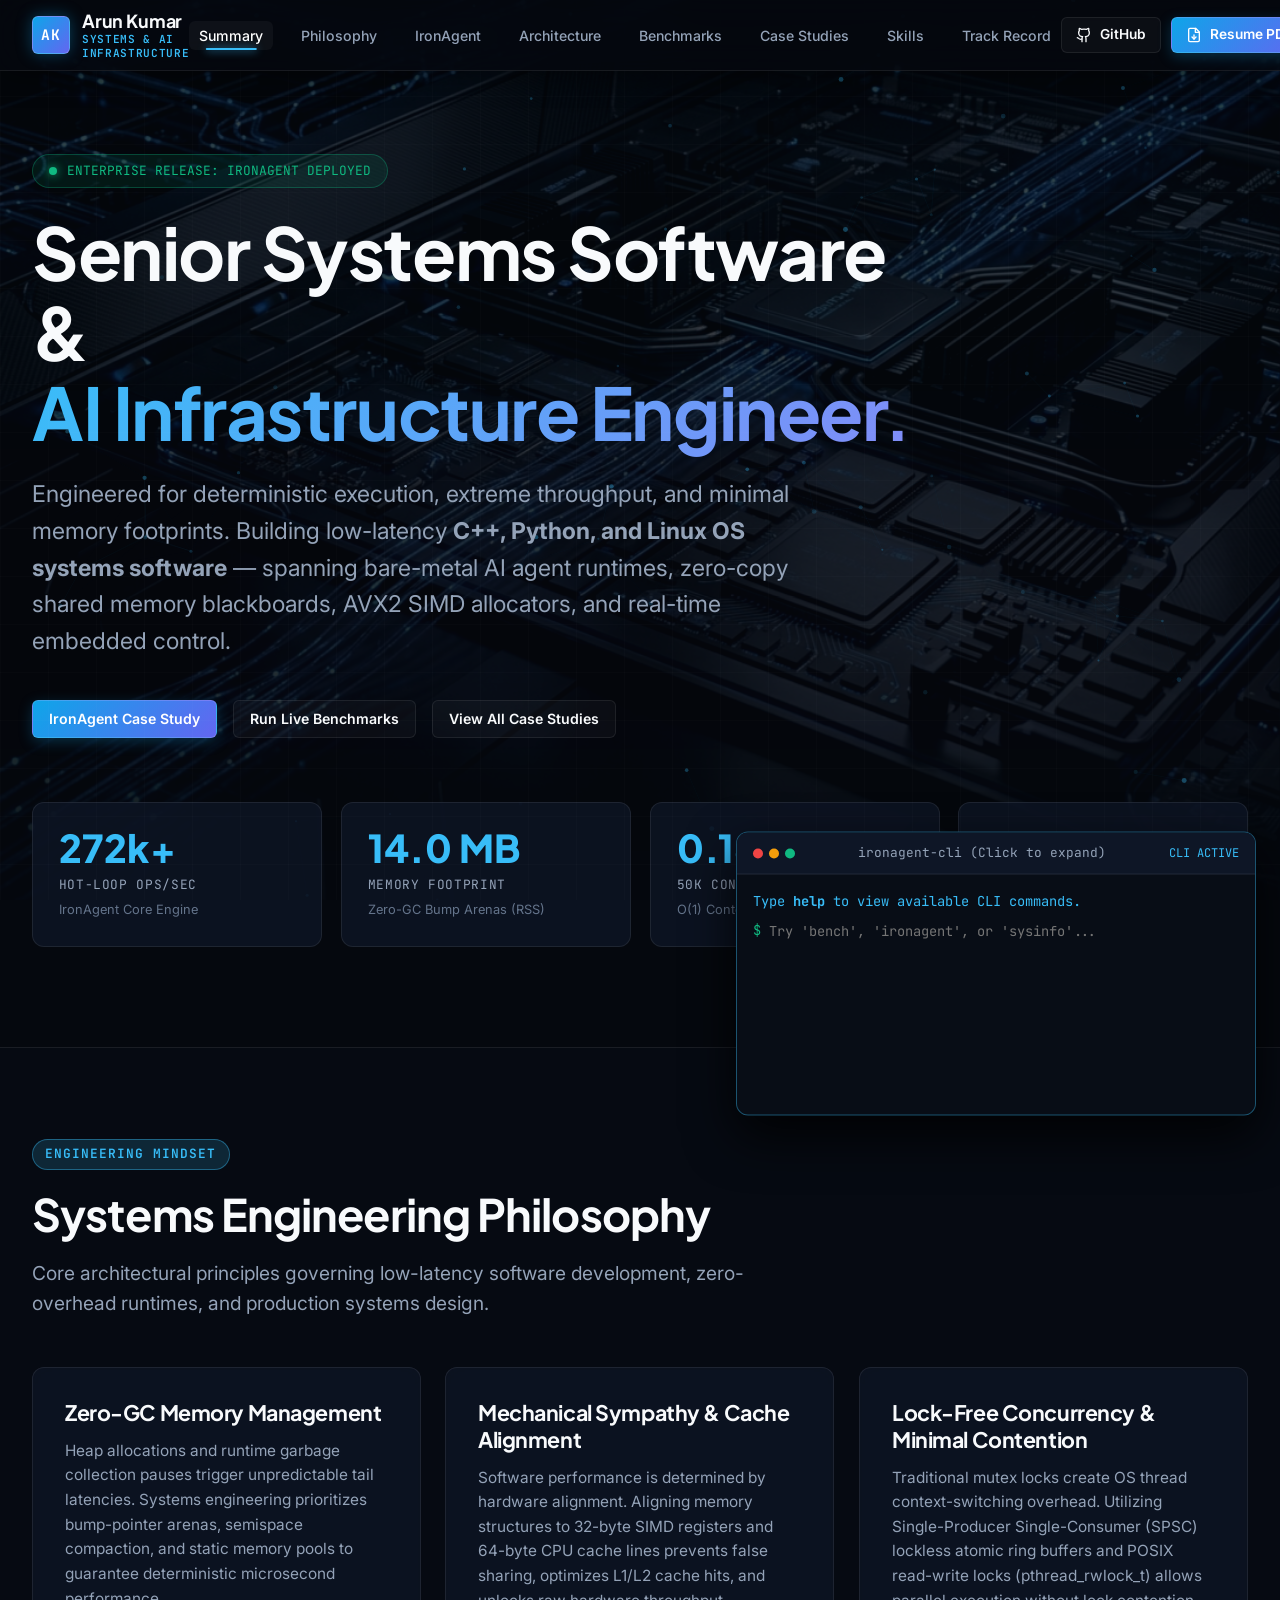
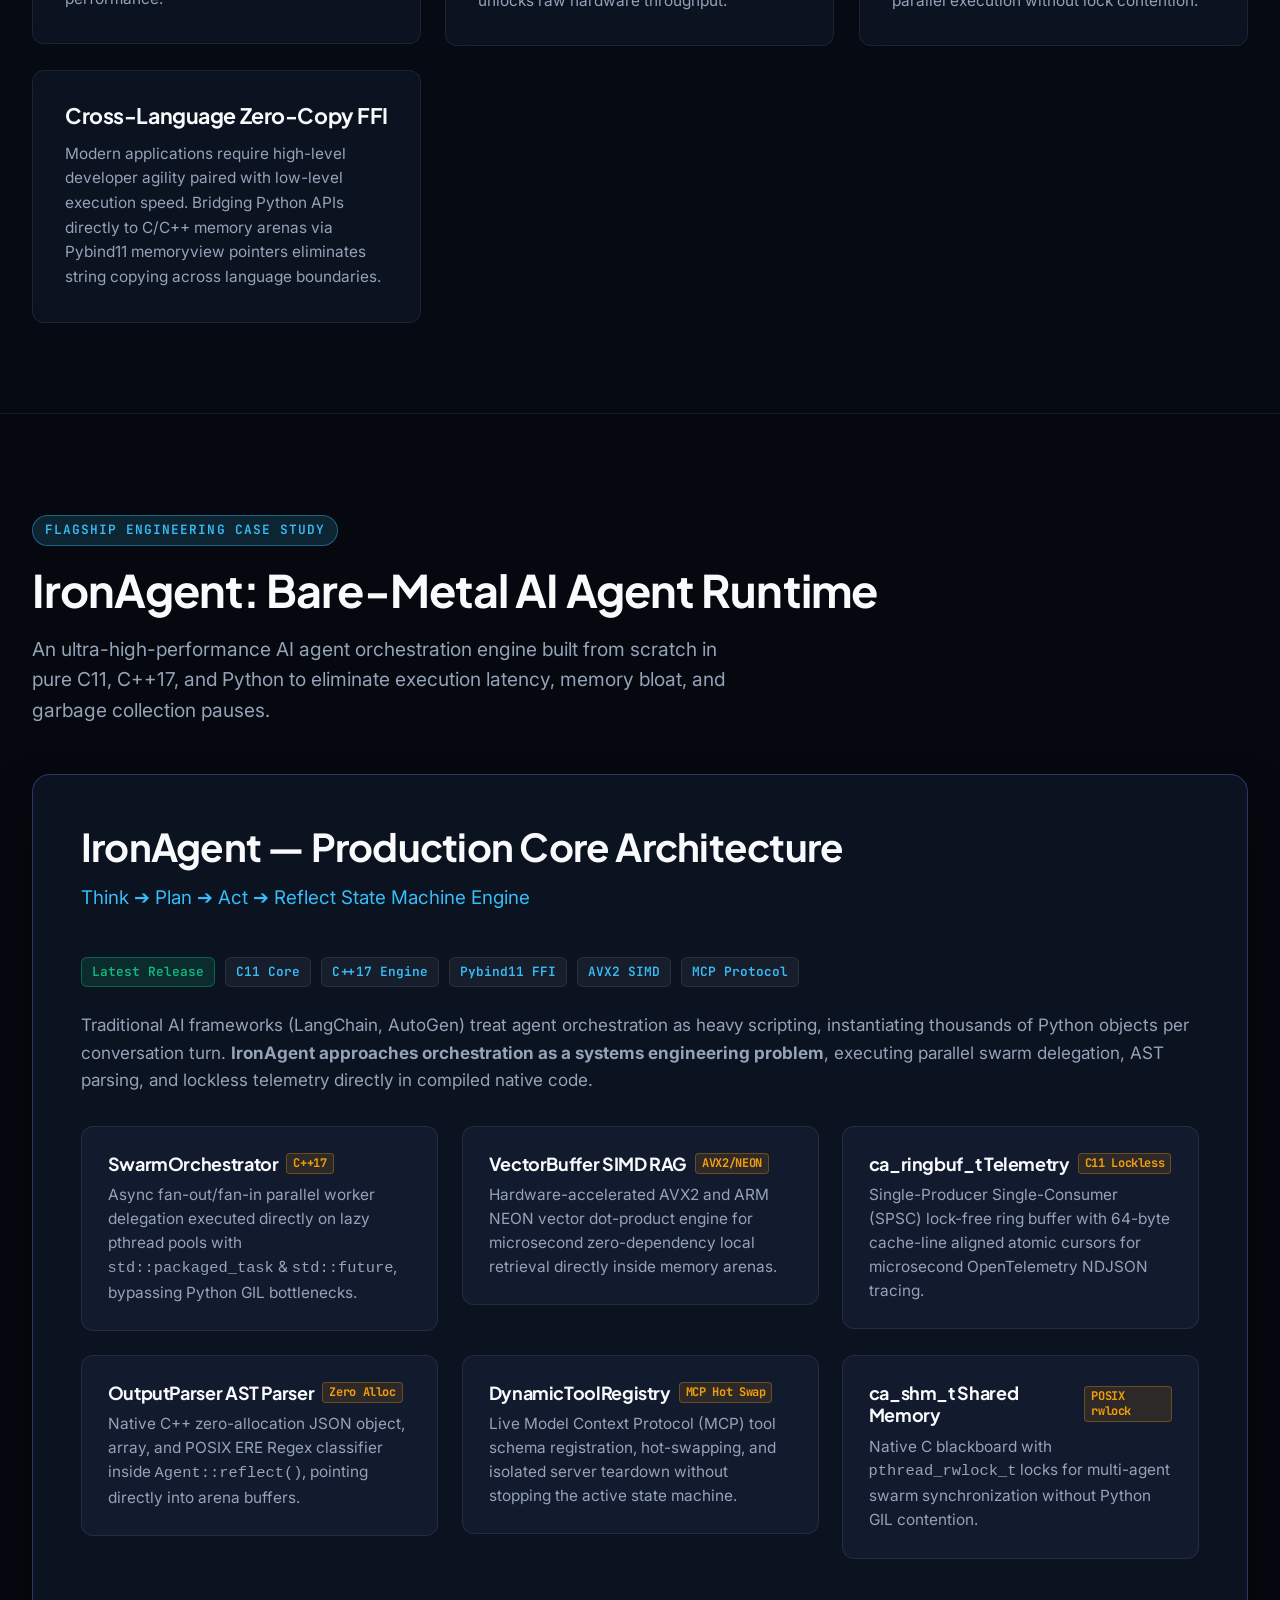
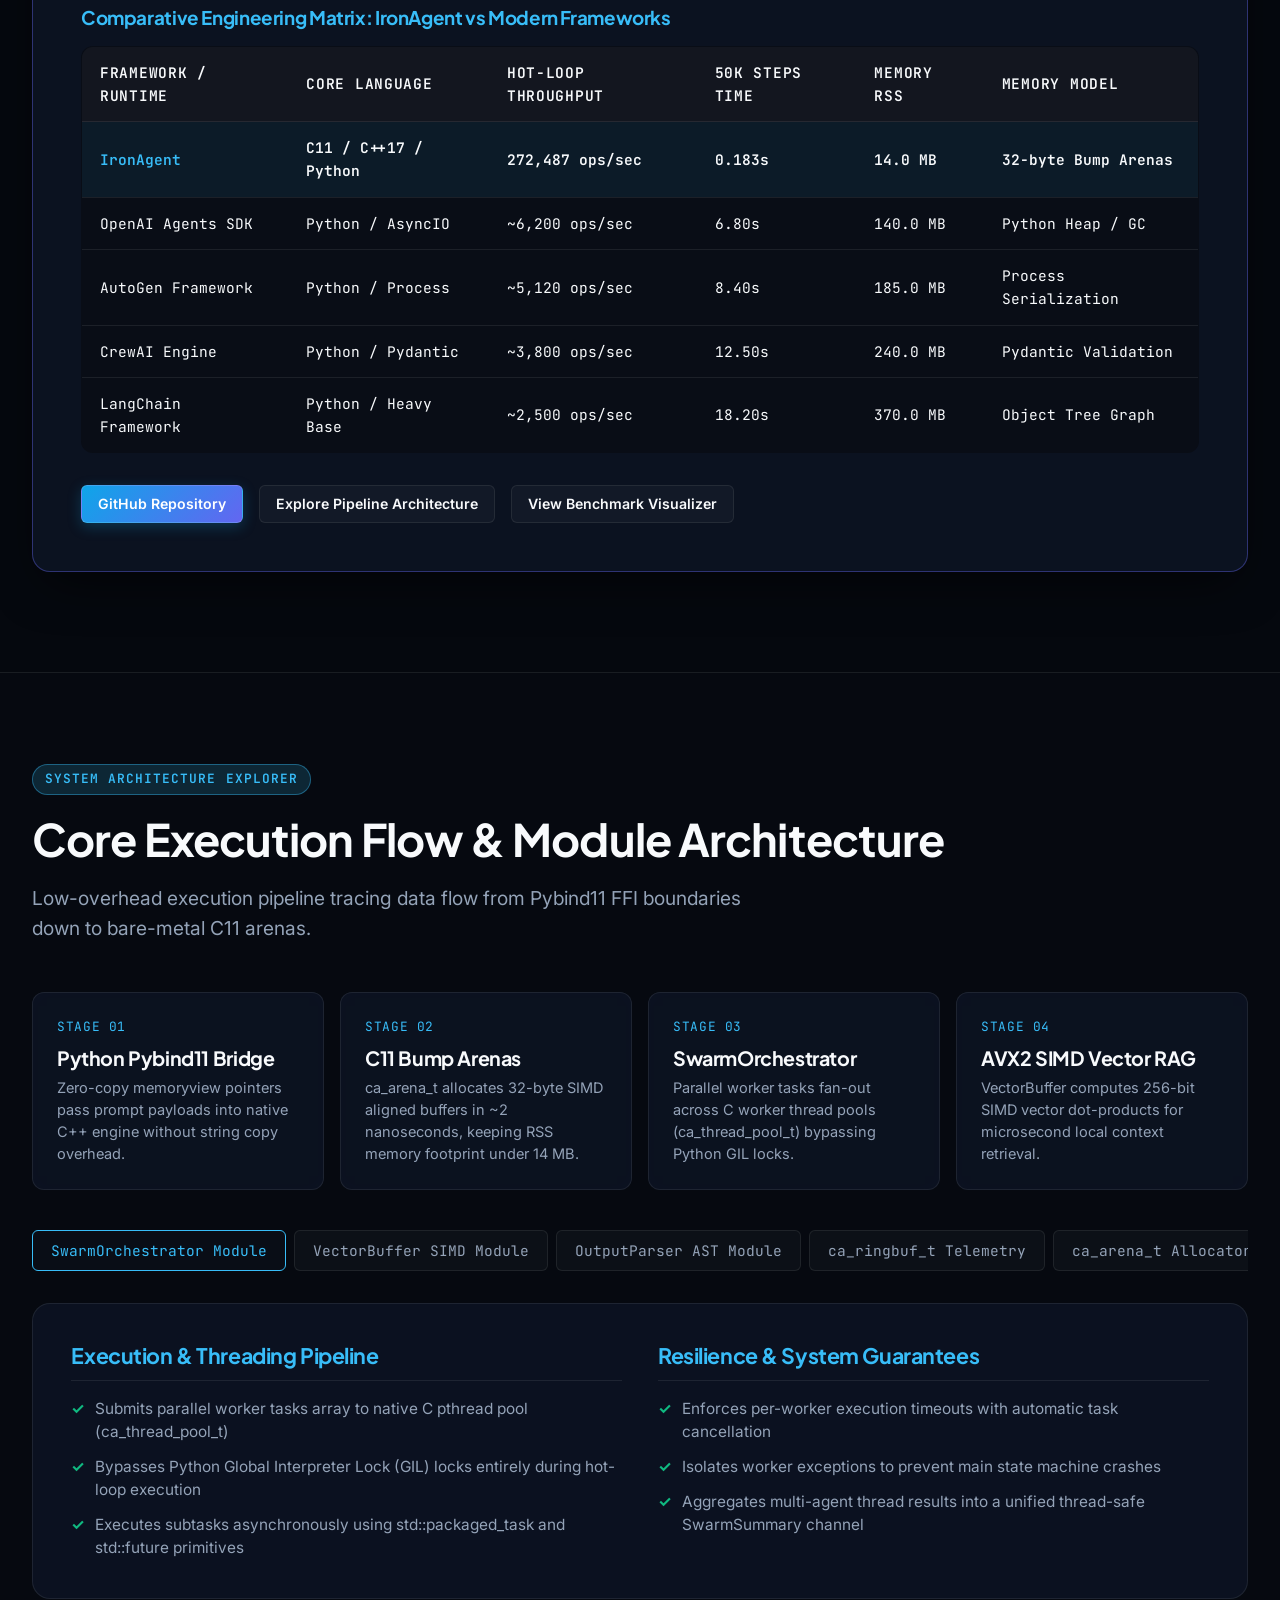
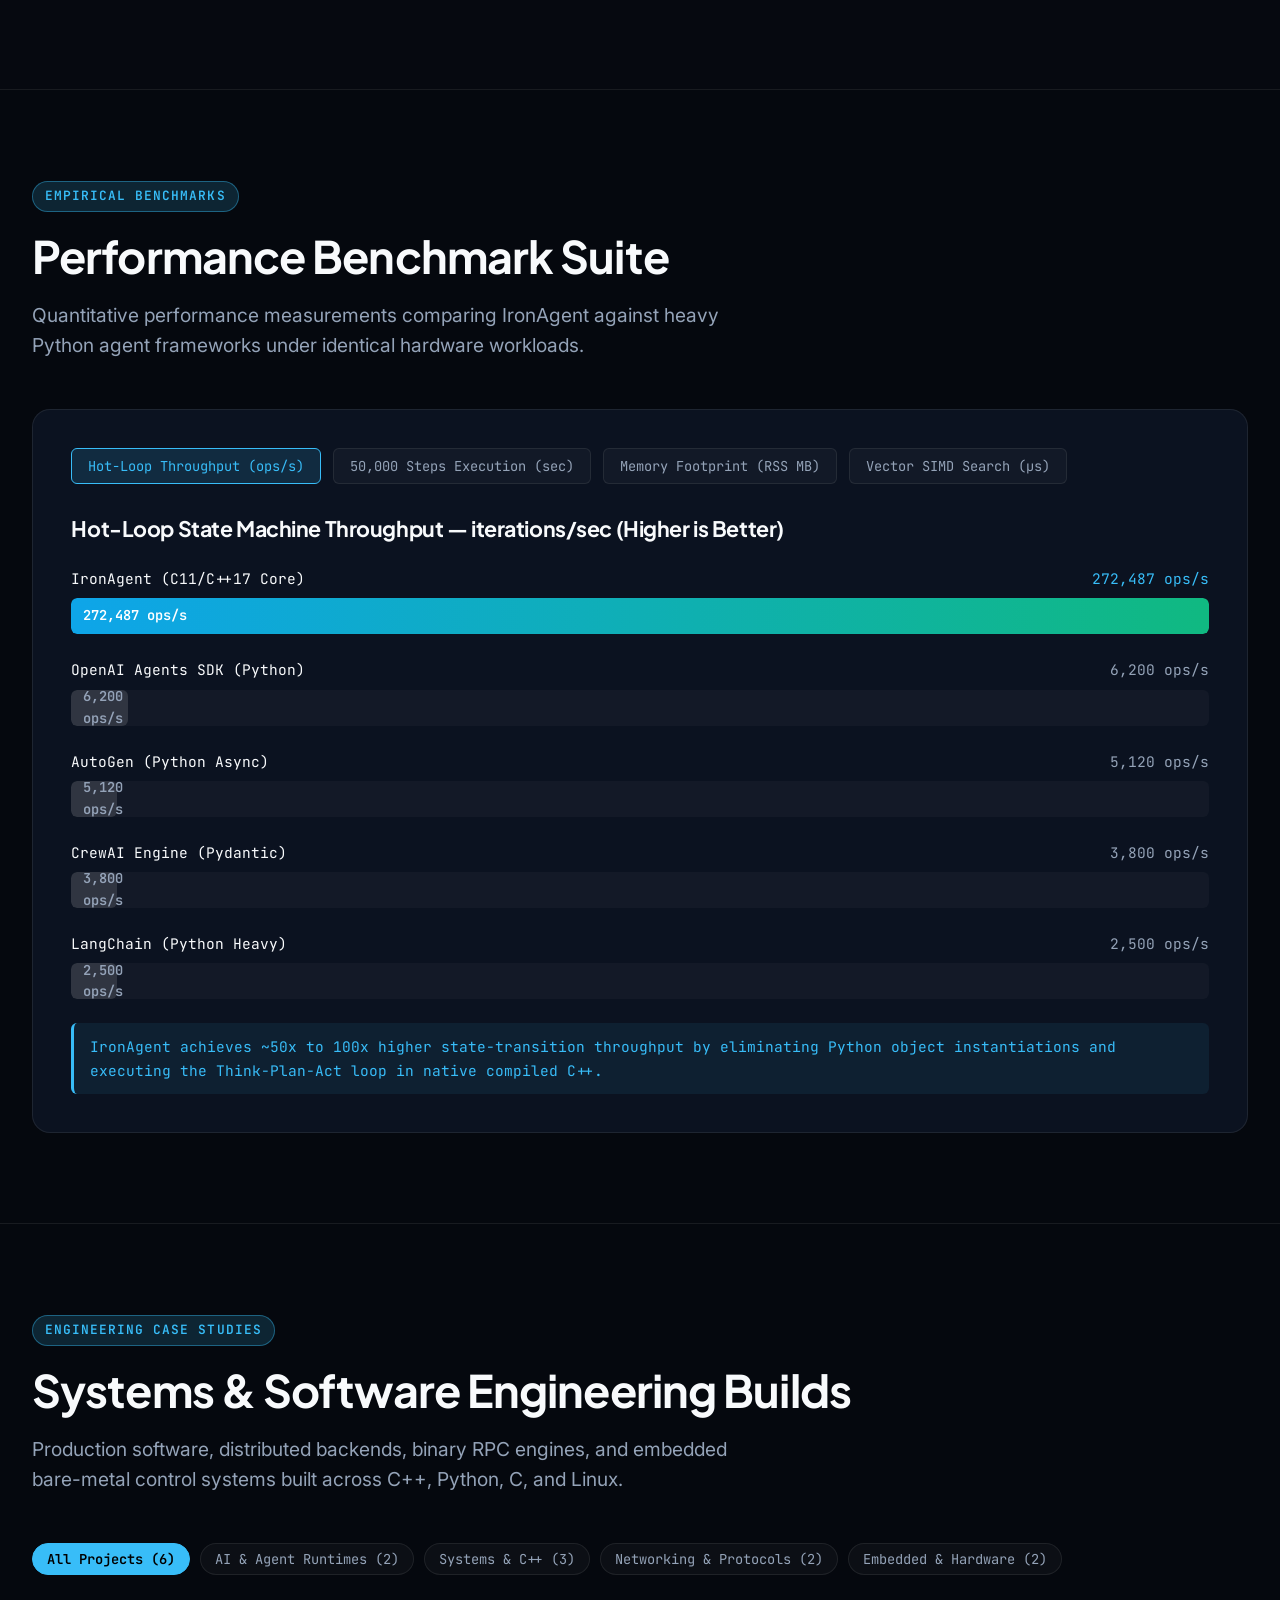
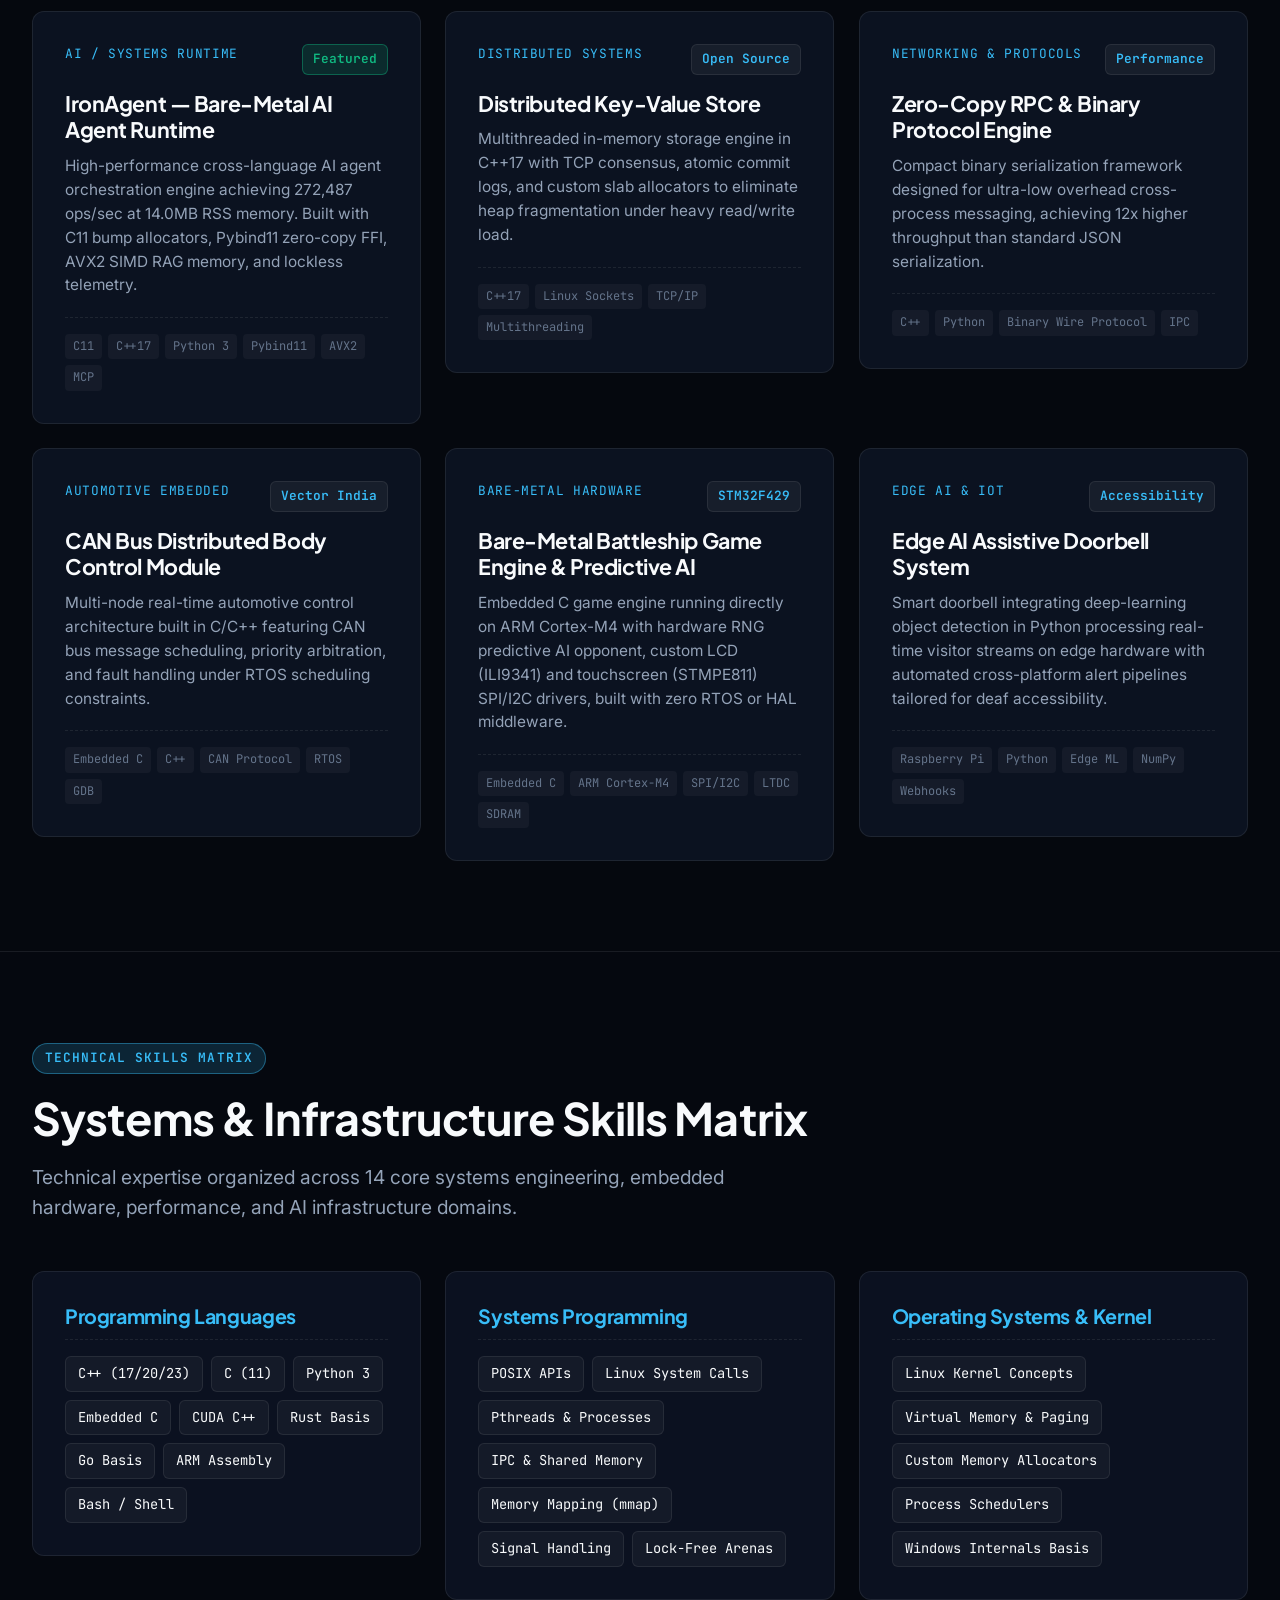
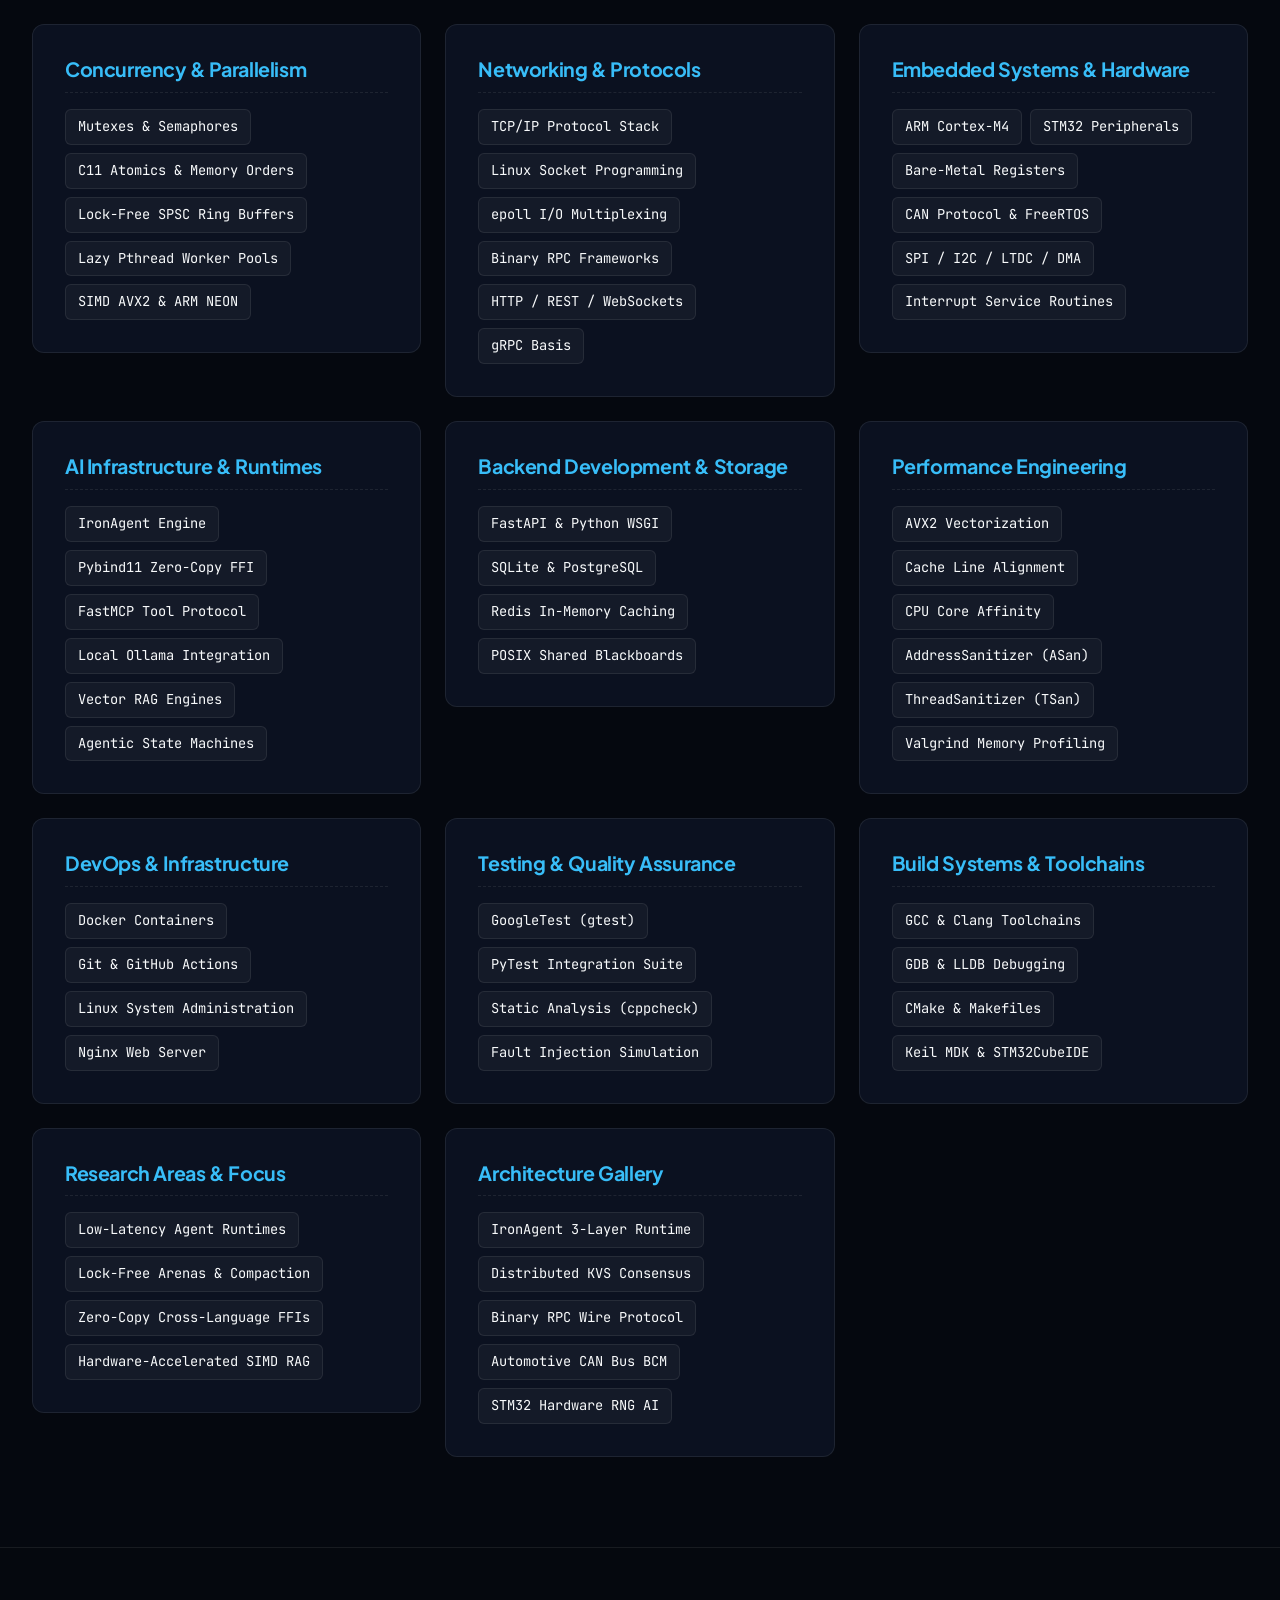
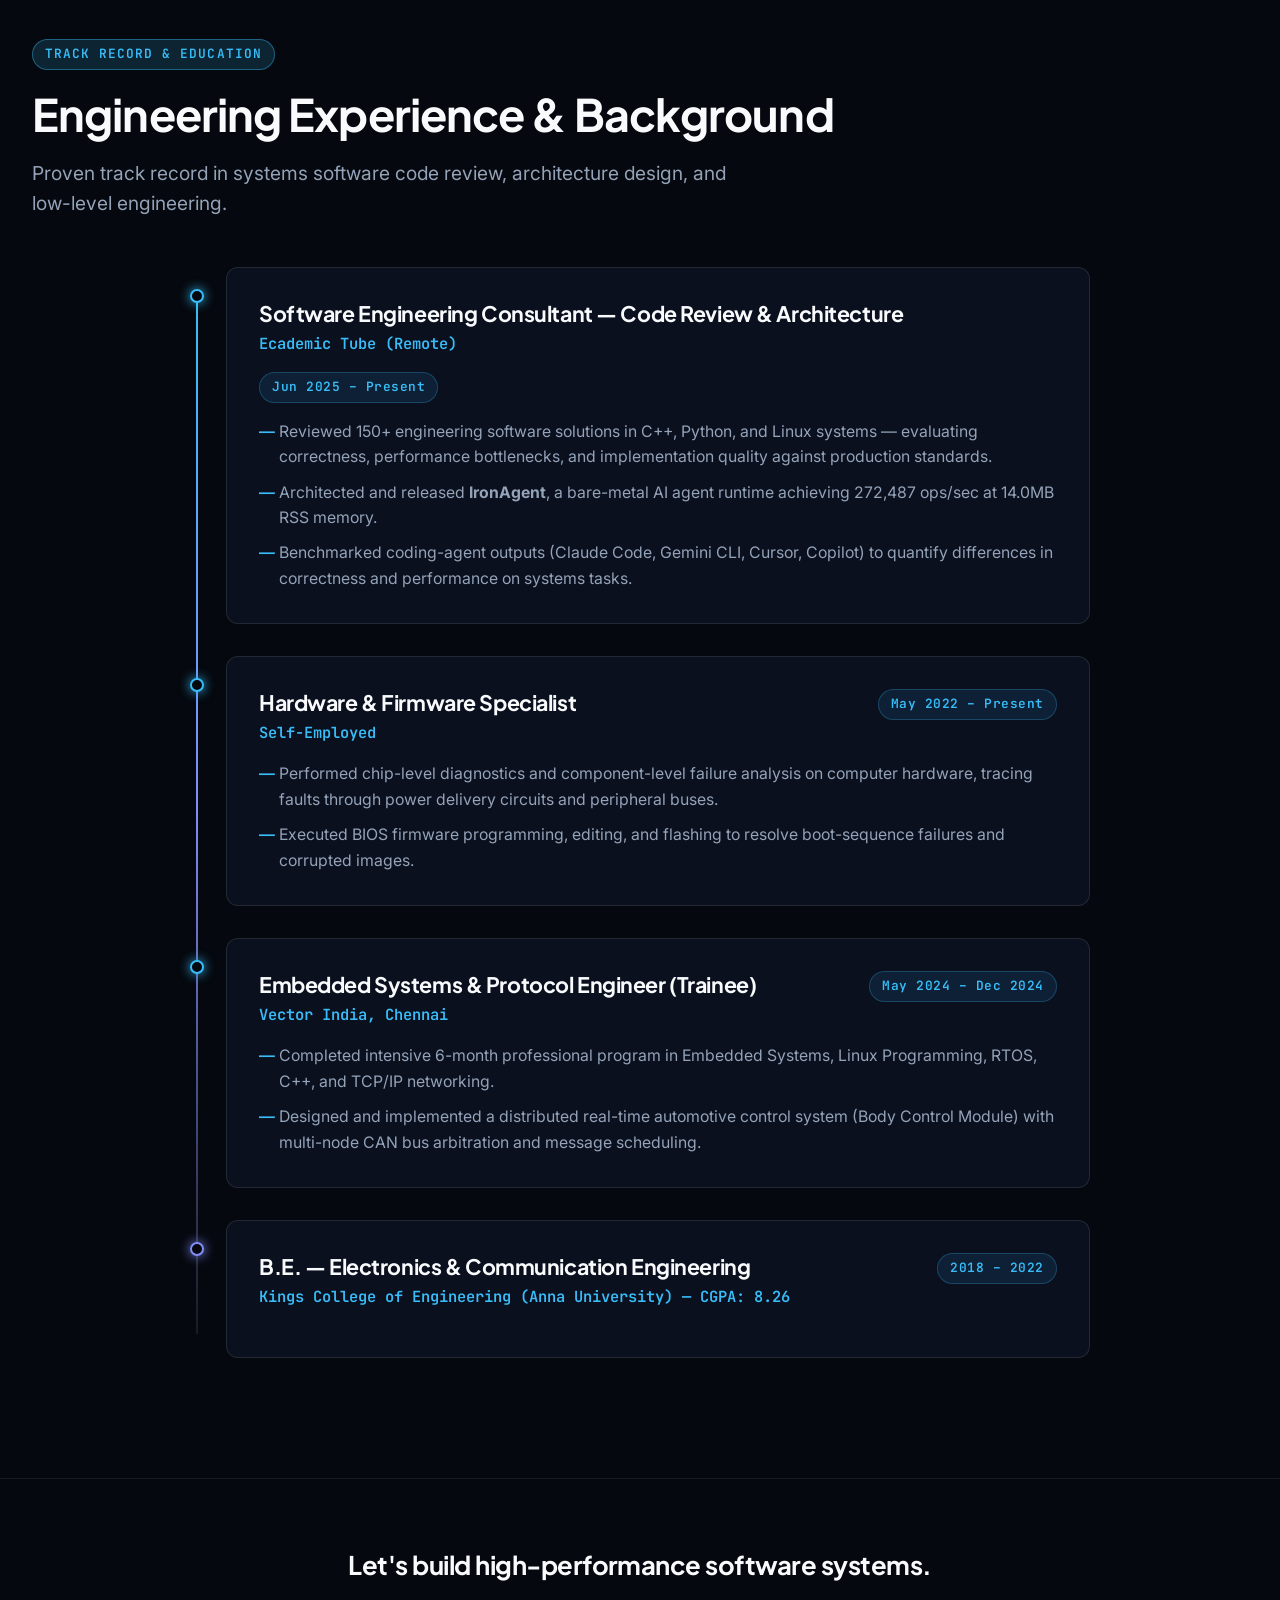
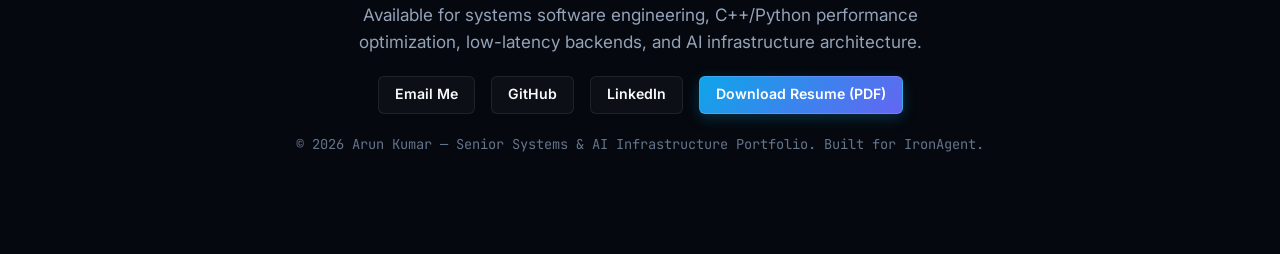
==== commit 05d7604e: "refactor: clean up top navigation bar, remove version tags, and balance container layout" ====
--- a/index.html
+++ b/index.html
@@ -25,13 +25,13 @@
 <body>
 
   <!-- Navigation Bar -->
-  <header class="navbar">
-    <div class="container">
-      <a href="#hero" class="brand-logo">
+  <header class="navbar" id="navbar">
+    <div class="container">
+      <a href="#hero" class="brand-logo" aria-label="Arun Kumar Portfolio Home">
         <div class="logo-badge">AK</div>
         <div class="brand-text">
-          Arun Kumar
-          <small>Systems & AI Infrastructure</small>
+          <span class="brand-name">Arun Kumar</span>
+          <span class="brand-role">Systems & AI Infrastructure</span>
         </div>
       </a>
 
@@ -47,9 +47,27 @@
       </ul>
 
       <div class="nav-actions">
-        <a href="https://github.com/ELARION12" target="_blank" rel="noopener" class="btn btn-outline">GitHub</a>
-        <a href="assets/resume.pdf" download="Arun_Kumar_Resume.pdf" class="btn btn-primary">Resume PDF</a>
-        <button class="mobile-toggle" id="mobileToggle" aria-label="Toggle Navigation">☰</button>
+        <a href="https://github.com/ELARION12/arunkumar-git-sys" target="_blank" rel="noopener" class="btn btn-outline nav-btn">
+          <svg class="btn-icon" width="16" height="16" viewBox="0 0 24 24" fill="none" stroke="currentColor" stroke-width="2" stroke-linecap="round" stroke-linejoin="round" aria-hidden="true">
+            <path d="M15 22v-4a4.8 4.8 0 0 0-1-3.5c3 0 6-2 6-5.5.08-1.25-.27-2.48-1-3.5.28-1.15.28-2.35 0-3.5 0 0-1 0-3 1.5-2.64-.5-5.36-.5-8 0C6 2 5 2 5 2c-.3 1.15-.3 2.35 0 3.5A5.403 5.403 0 0 0 4 9c0 3.5 3 5.5 6 5.5-.39.49-.68 1.05-.85 1.65-.17.6-.22 1.23-.15 1.85v4"></path>
+            <path d="M9 18c-4.51 2-5-2-7-2"></path>
+          </svg>
+          <span>GitHub</span>
+        </a>
+        <a href="assets/resume.pdf" download="Arun_Kumar_Resume.pdf" class="btn btn-primary nav-btn">
+          <svg class="btn-icon" width="16" height="16" viewBox="0 0 24 24" fill="none" stroke="currentColor" stroke-width="2" stroke-linecap="round" stroke-linejoin="round" aria-hidden="true">
+            <path d="M14.5 2H6a2 2 0 0 0-2 2v16a2 2 0 0 0 2 2h12a2 2 0 0 0 2-2V7.5L14.5 2z"></path>
+            <polyline points="14 2 14 8 20 8"></polyline>
+            <line x1="12" y1="18" x2="12" y2="12"></line>
+            <polyline points="9 15 12 18 15 15"></polyline>
+          </svg>
+          <span>Resume PDF</span>
+        </a>
+        <button class="mobile-toggle" id="mobileToggle" aria-label="Toggle Navigation">
+          <span class="hamburger-box">
+            <span class="hamburger-inner"></span>
+          </span>
+        </button>
       </div>
     </div>
   </header>
@@ -813,7 +831,7 @@
 
         <div class="social-links">
           <a href="mailto:arunanthony47@gmail.com" class="btn btn-outline">Email Me</a>
-          <a href="https://github.com/ELARION12" target="_blank" rel="noopener" class="btn btn-outline">GitHub</a>
+          <a href="https://github.com/ELARION12/arunkumar-git-sys" target="_blank" rel="noopener" class="btn btn-outline">GitHub</a>
           <a href="https://linkedin.com/in/arun-kumar-619358210" target="_blank" rel="noopener" class="btn btn-outline">LinkedIn</a>
           <a href="assets/resume.pdf" download="Arun_Kumar_Resume.pdf" class="btn btn-primary">Download Resume (PDF)</a>
         </div>
--- a/css/styles.css
+++ b/css/styles.css
@@ -34,7 +34,7 @@
   --font-mono: 'JetBrains Mono', 'Fira Code', monospace;
 
   /* Structure with Dynamic Resolution Fluid Scaling */
-  --max-width: min(1320px, 94vw);
+  --max-width: 1280px;
   --radius-sm: 6px;
   --radius-md: 12px;
   --radius-lg: 18px;
@@ -123,9 +123,12 @@
 }
 
 .container {
+  width: 100%;
   max-width: var(--max-width);
-  margin: 0 auto;
-  padding: 0 clamp(16px, 2vw, 32px);
+  margin-left: auto;
+  margin-right: auto;
+  padding-left: clamp(16px, 3vw, 32px);
+  padding-right: clamp(16px, 3vw, 32px);
   position: relative;
   z-index: 1;
 }
@@ -195,33 +198,44 @@
   left: 0;
   right: 0;
   z-index: 100;
-  background: rgba(5, 8, 14, 0.85);
-  backdrop-filter: blur(16px);
-  -webkit-backdrop-filter: blur(16px);
-  border-bottom: 1px solid var(--border-subtle);
-  transition: padding var(--transition-normal);
+  background: rgba(5, 8, 14, 0.82);
+  backdrop-filter: blur(20px) saturate(180%);
+  -webkit-backdrop-filter: blur(20px) saturate(180%);
+  border-bottom: 1px solid rgba(255, 255, 255, 0.08);
+  box-shadow: 0 4px 30px rgba(0, 0, 0, 0.4);
+  transition: all var(--transition-normal);
+}
+
+.navbar.scrolled {
+  background: rgba(5, 8, 14, 0.94);
+  box-shadow: 0 10px 30px -10px rgba(0, 0, 0, 0.8), 0 0 20px rgba(14, 165, 233, 0.08);
+  border-bottom-color: rgba(56, 189, 248, 0.2);
 }
 
 .navbar .container {
   display: flex;
   align-items: center;
   justify-content: space-between;
-  height: 72px;
+  height: 70px;
 }
 
 .brand-logo {
   display: flex;
   align-items: center;
   gap: 12px;
-  font-weight: 700;
-  font-size: 1.15rem;
+  text-decoration: none;
+  transition: opacity var(--transition-fast);
+}
+
+.brand-logo:hover {
+  opacity: 0.92;
 }
 
 .logo-badge {
-  width: 36px;
-  height: 36px;
+  width: 38px;
+  height: 38px;
   background: linear-gradient(135deg, #0ea5e9, #6366f1);
-  color: #fff;
+  color: #ffffff;
   border-radius: var(--radius-sm);
   display: flex;
   align-items: center;
@@ -229,58 +243,86 @@
   font-family: var(--font-mono);
   font-size: 0.85rem;
   font-weight: 700;
-  box-shadow: 0 4px 14px rgba(14, 165, 233, 0.3);
-}
-
-.brand-text small {
-  display: block;
-  font-family: var(--font-mono);
-  font-size: 0.7rem;
+  letter-spacing: 0.05em;
+  box-shadow: 0 0 16px rgba(14, 165, 233, 0.35);
+  border: 1px solid rgba(255, 255, 255, 0.2);
+  flex-shrink: 0;
+}
+
+.brand-text {
+  display: flex;
+  flex-direction: column;
+  justify-content: center;
+}
+
+.brand-name {
+  font-family: var(--font-display);
+  font-size: 1.05rem;
+  font-weight: 700;
+  color: var(--text-main);
+  line-height: 1.2;
+  letter-spacing: -0.01em;
+}
+
+.brand-role {
+  font-family: var(--font-mono);
+  font-size: 0.65rem;
+  font-weight: 600;
+  color: var(--cyan);
+  letter-spacing: 0.06em;
+  text-transform: uppercase;
+  line-height: 1.2;
+  margin-top: 2px;
+}
+
+.nav-links {
+  display: flex;
+  align-items: center;
+  gap: clamp(10px, 1.4vw, 20px);
+  list-style: none;
+  margin: 0;
+  padding: 0;
+}
+
+.nav-links a {
+  font-size: 0.825rem;
   font-weight: 500;
   color: var(--text-muted);
-  letter-spacing: 0.05em;
-  text-transform: uppercase;
-}
-
-.nav-links {
-  display: flex;
-  align-items: center;
-  gap: clamp(12px, 1.5vw, 22px);
-  list-style: none;
-}
-
-.nav-links a {
-  font-size: 0.85rem;
-  font-weight: 500;
-  color: var(--text-muted);
-  transition: color var(--transition-fast);
-  position: relative;
-  padding-bottom: 4px;
+  transition: color var(--transition-fast), background-color var(--transition-fast);
+  position: relative;
+  padding: 6px 10px;
+  border-radius: var(--radius-sm);
+  white-space: nowrap;
 }
 
 .nav-links a::after {
   content: "";
   position: absolute;
   bottom: 0;
-  left: 0;
+  left: 50%;
+  transform: translateX(-50%);
   width: 0;
   height: 2px;
   background: var(--cyan);
+  border-radius: 2px;
   transition: width 0.25s ease;
+  box-shadow: 0 0 8px var(--cyan);
 }
 
 .nav-links a:hover, .nav-links a.active {
-  color: var(--cyan);
+  color: #ffffff;
+  background: rgba(255, 255, 255, 0.04);
 }
 
 .nav-links a:hover::after, .nav-links a.active::after {
-  width: 100%;
+  width: 60%;
 }
 
 .nav-actions {
   display: flex;
   align-items: center;
   gap: 10px;
+  flex-shrink: 0;
 }
 
 /* Button Component with Equal Sizing for GitHub & Resume PDF */
@@ -288,7 +330,7 @@
   display: inline-flex;
   align-items: center;
   justify-content: center;
-  gap: 6px;
+  gap: 8px;
   font-family: var(--font-sans);
   font-size: 0.825rem;
   font-weight: 600;
@@ -301,6 +343,16 @@
   position: relative;
   overflow: hidden;
   white-space: nowrap;
+  text-decoration: none;
+}
+
+.btn-icon {
+  flex-shrink: 0;
+  transition: transform var(--transition-fast);
+}
+
+.btn:hover .btn-icon {
+  transform: translateY(-1px);
 }
 
 .btn::before {
@@ -322,6 +374,7 @@
   background: linear-gradient(135deg, #0ea5e9, #6366f1);
   color: #ffffff;
   box-shadow: 0 4px 14px rgba(14, 165, 233, 0.25);
+  border: 1px solid rgba(255, 255, 255, 0.15);
 }
 
 .btn-primary:hover {
@@ -339,15 +392,31 @@
   background: rgba(255, 255, 255, 0.08);
   border-color: var(--cyan);
   color: var(--cyan);
+  box-shadow: 0 0 12px rgba(56, 189, 248, 0.2);
+}
+
+.nav-btn {
+  height: 36px;
+  padding: 0 14px;
+  font-size: 0.8rem;
 }
 
 .mobile-toggle {
   display: none;
-  background: none;
-  border: none;
+  background: rgba(255, 255, 255, 0.04);
+  border: 1px solid var(--border-subtle);
   color: var(--text-main);
-  font-size: 1.5rem;
+  font-size: 1.25rem;
+  padding: 6px 12px;
+  border-radius: var(--radius-sm);
   cursor: pointer;
+  transition: all var(--transition-fast);
+}
+
+.mobile-toggle:hover {
+  background: rgba(255, 255, 255, 0.08);
+  border-color: var(--cyan);
+  color: var(--cyan);
 }
 
 /* Executive Hero Section */
@@ -1364,8 +1433,8 @@
   color: var(--text-dim);
 }
 
-/* Mobile & Small Screen Responsive Optimizations */
-@media (max-width: 768px) {
+/* Mobile & Medium Screen Responsive Optimizations */
+@media (max-width: 1024px) {
   .nav-links {
     display: none;
   }
@@ -1374,22 +1443,42 @@
     display: flex;
     flex-direction: column;
     position: fixed;
-    top: 72px;
+    top: 70px;
     left: 0;
     right: 0;
     background: rgba(5, 8, 14, 0.96);
-    backdrop-filter: blur(20px);
-    -webkit-backdrop-filter: blur(20px);
+    backdrop-filter: blur(20px) saturate(180%);
+    -webkit-backdrop-filter: blur(20px) saturate(180%);
     padding: 24px 32px;
     border-bottom: 1px solid var(--border-subtle);
-    gap: 18px;
-    align-items: flex-start;
+    gap: 12px;
+    align-items: stretch;
     z-index: 99;
-    box-shadow: 0 20px 40px rgba(0, 0, 0, 0.8);
+    box-shadow: 0 20px 40px rgba(0, 0, 0, 0.85);
+  }
+
+  .nav-links.active a {
+    padding: 10px 16px;
+    font-size: 0.9rem;
+    border-radius: var(--radius-sm);
+    background: rgba(255, 255, 255, 0.02);
+    border: 1px solid rgba(255, 255, 255, 0.05);
+  }
+
+  .nav-links.active a::after {
+    display: none;
+  }
+
+  .nav-links.active a:hover, .nav-links.active a.active {
+    background: rgba(56, 189, 248, 0.1);
+    border-color: var(--border-glow);
+    color: var(--cyan);
   }
 
   .mobile-toggle {
-    display: block;
+    display: flex;
+    align-items: center;
+    justify-content: center;
   }
 
   .hero-section {
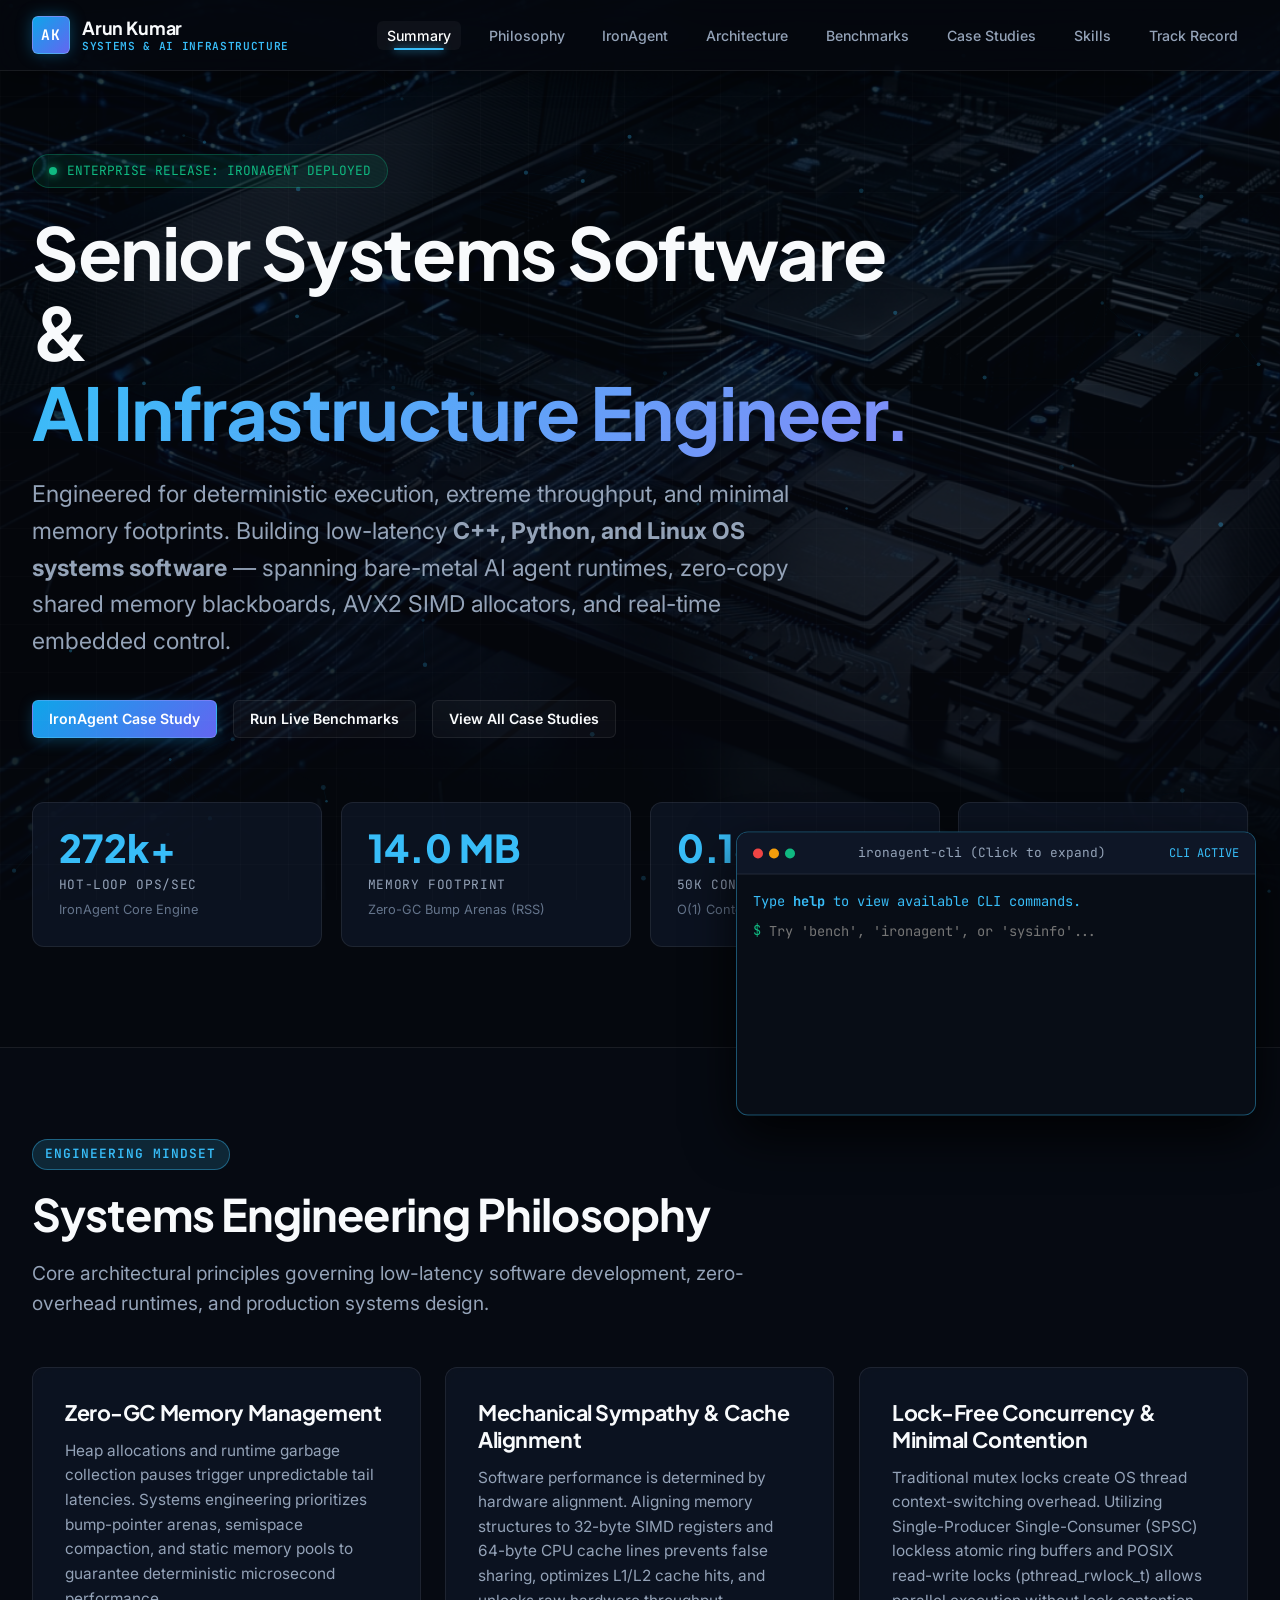
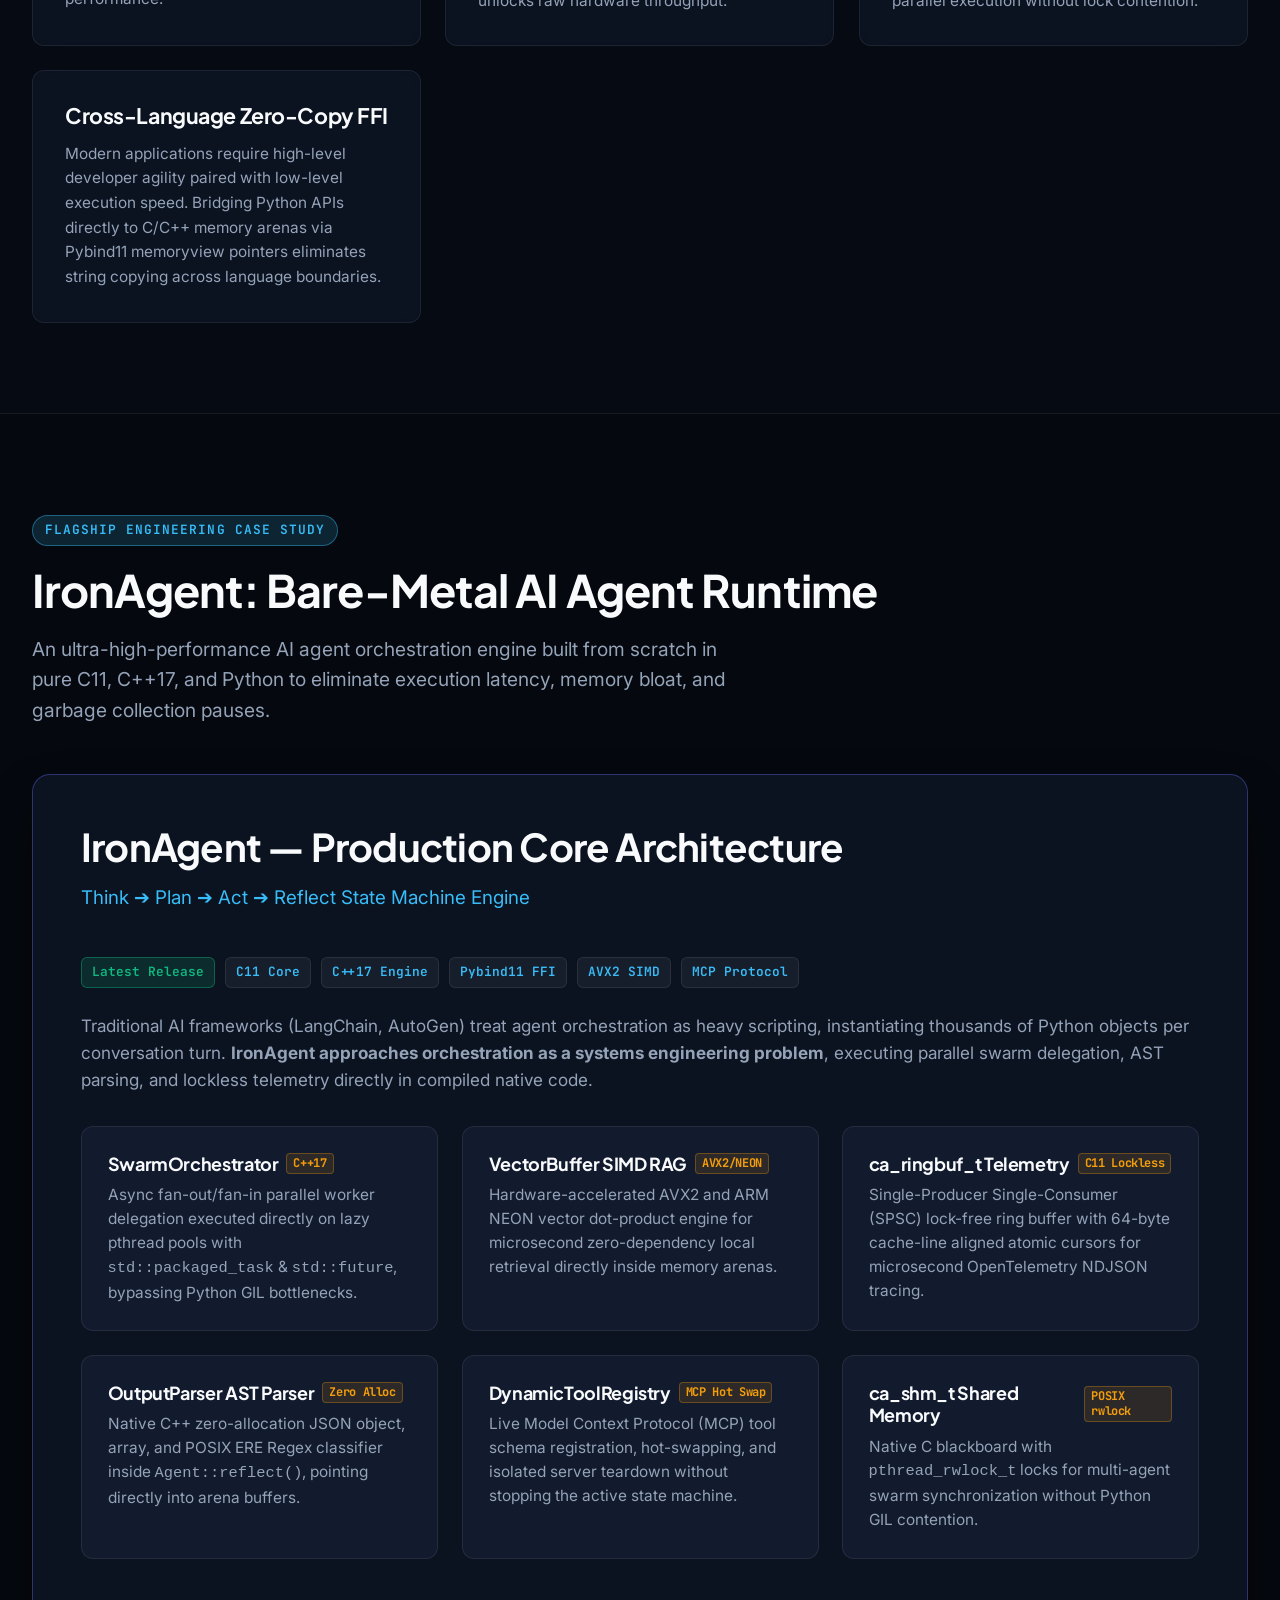
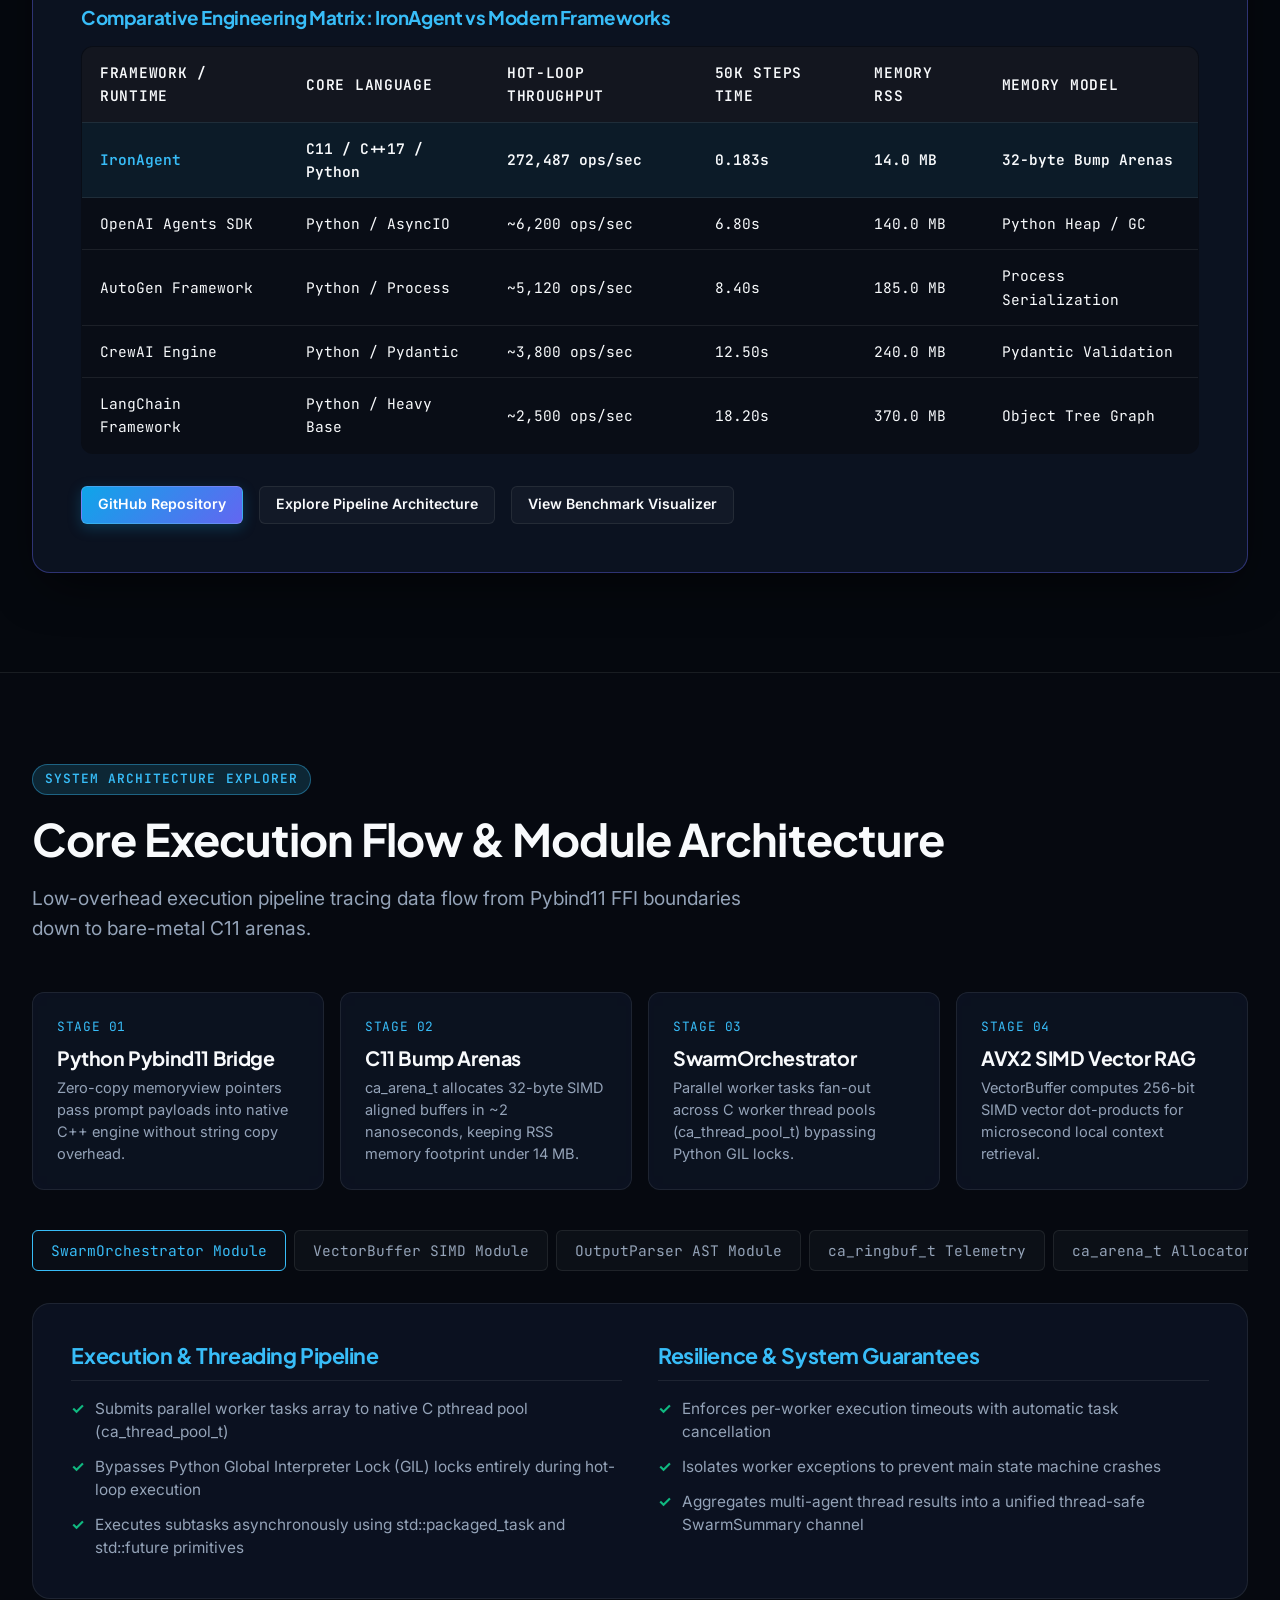
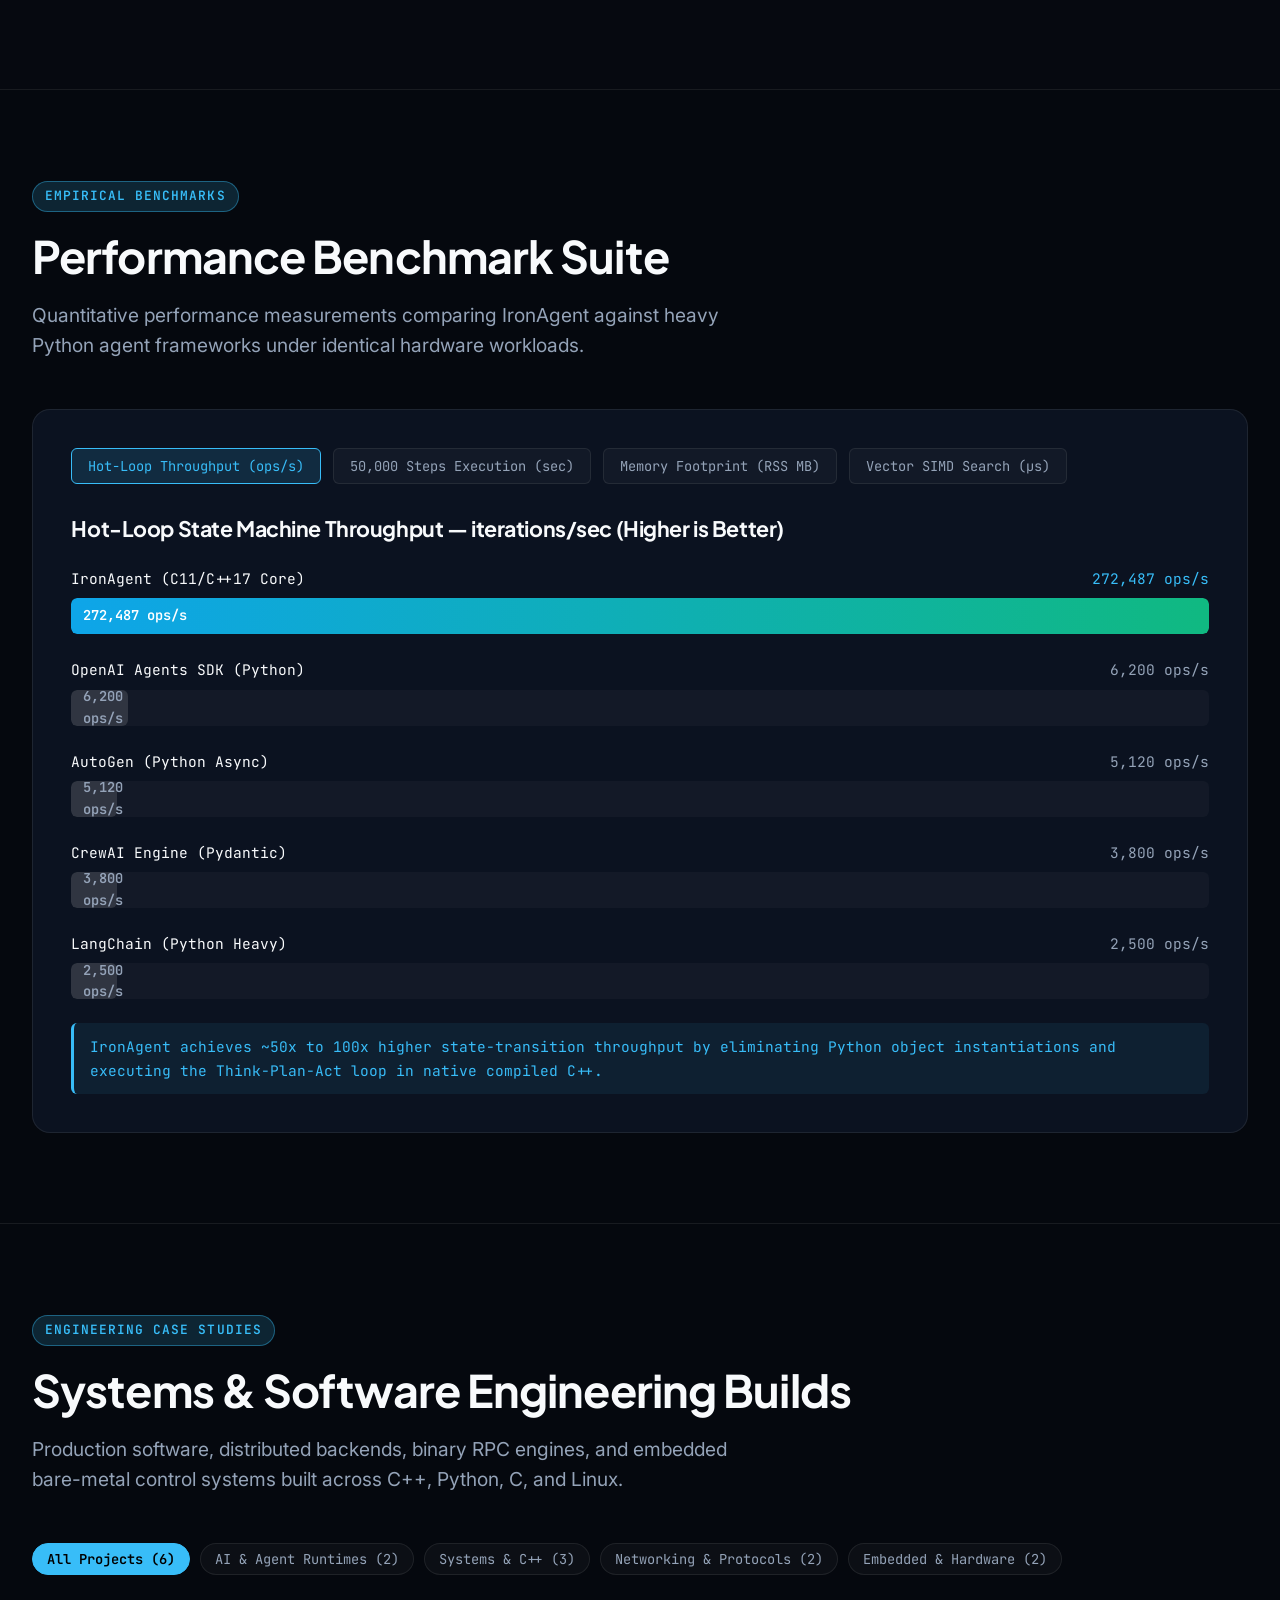
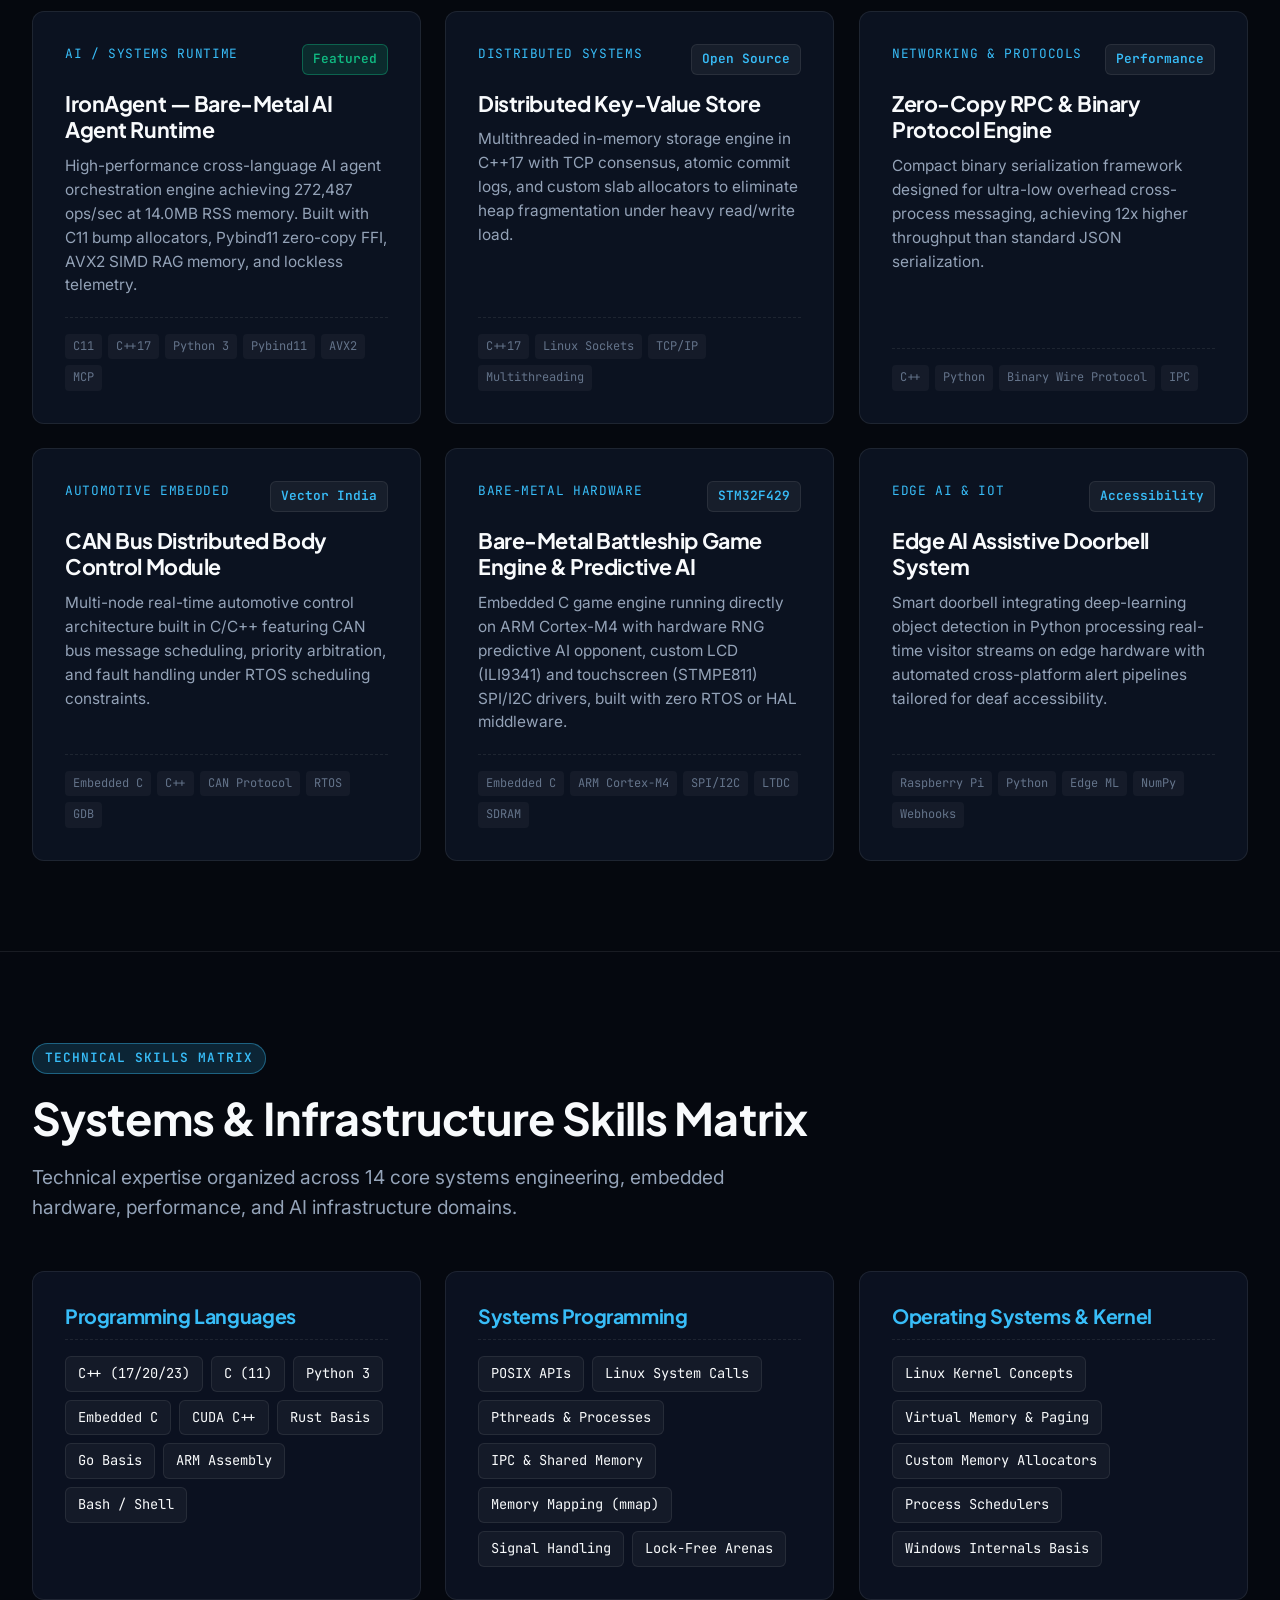
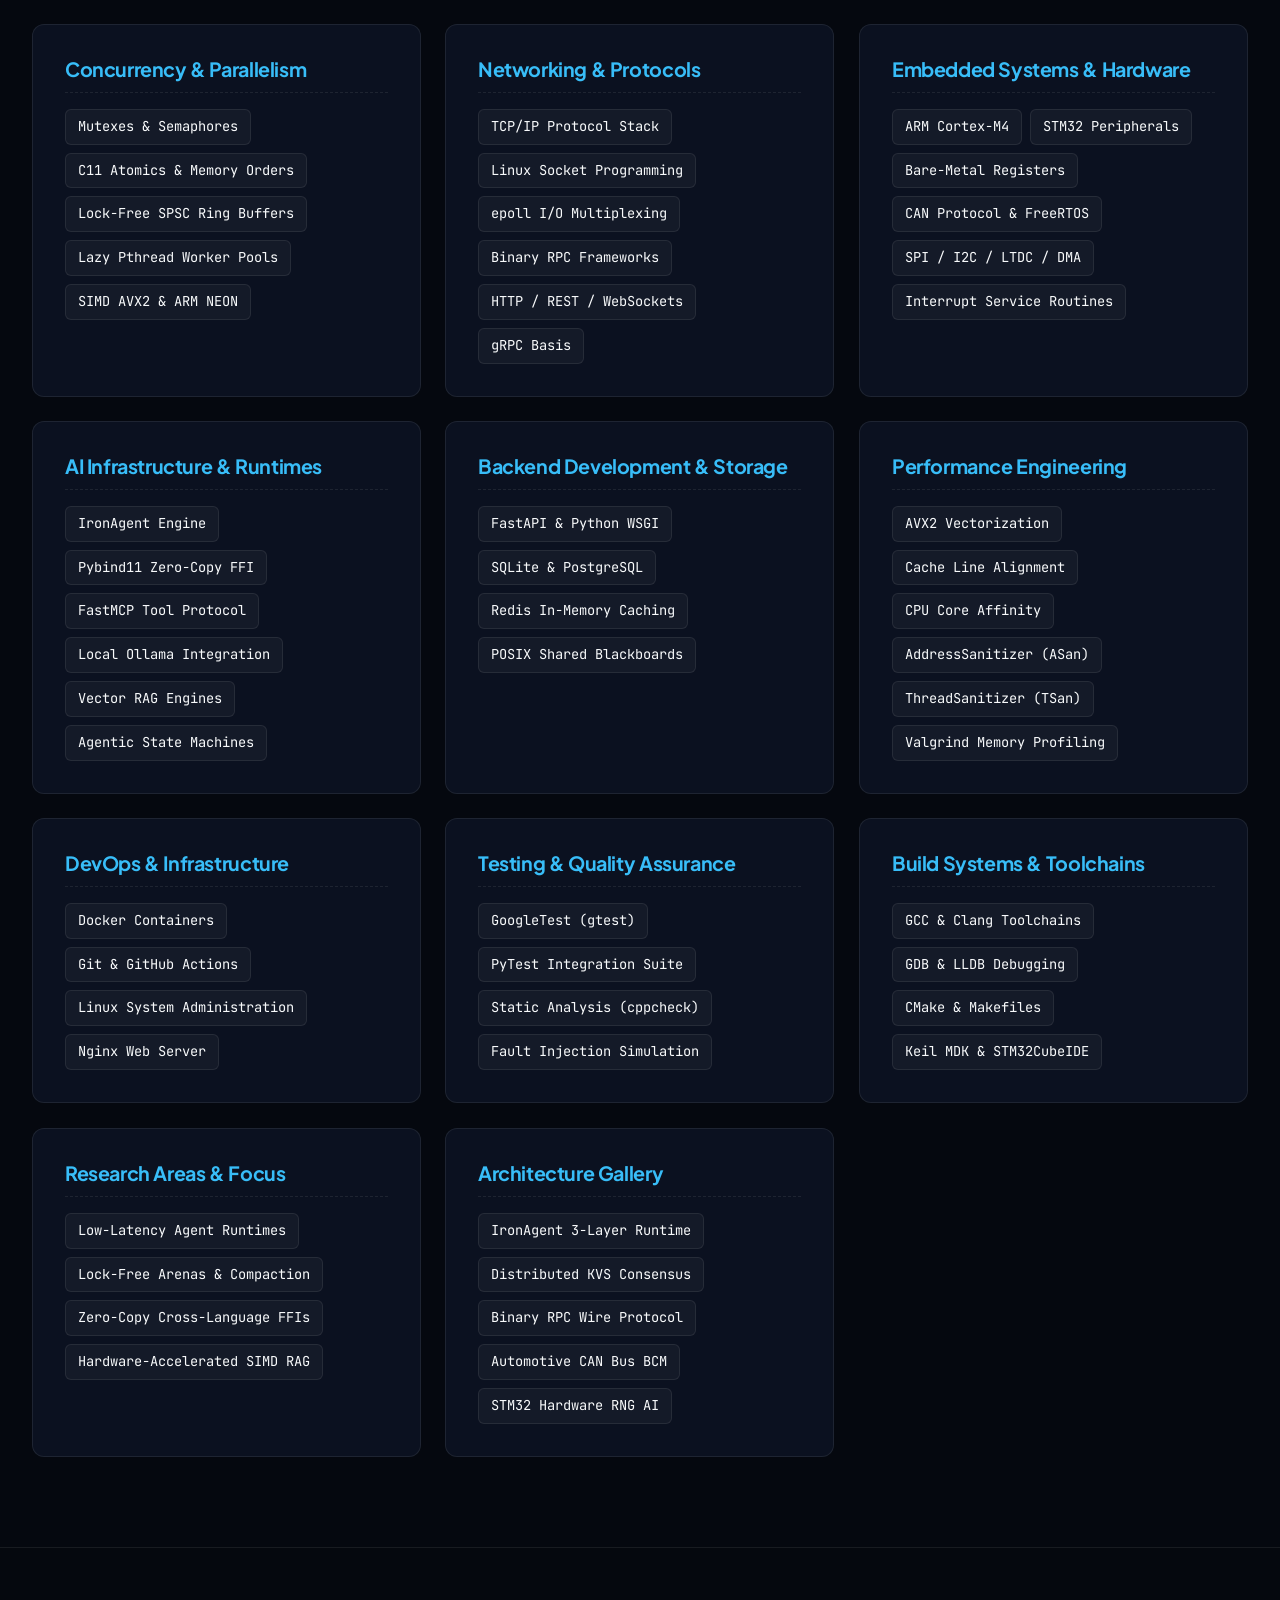
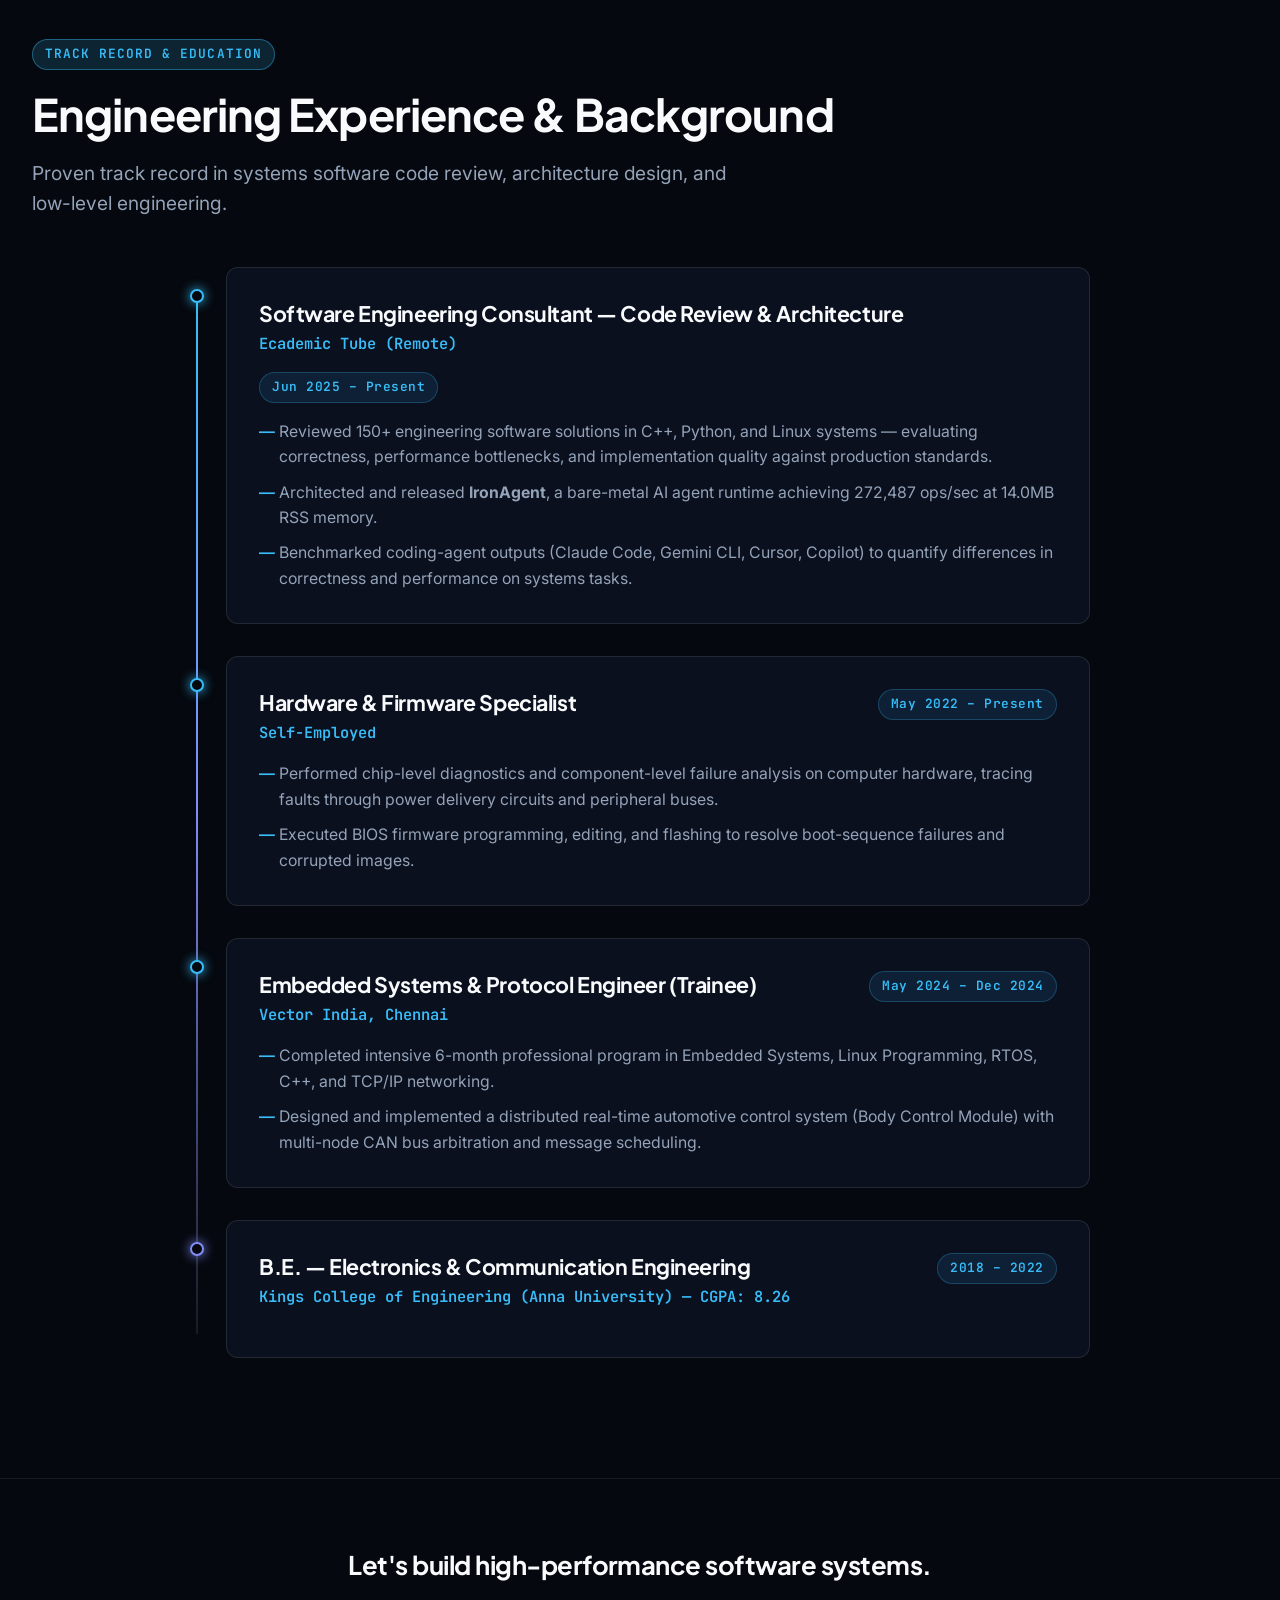
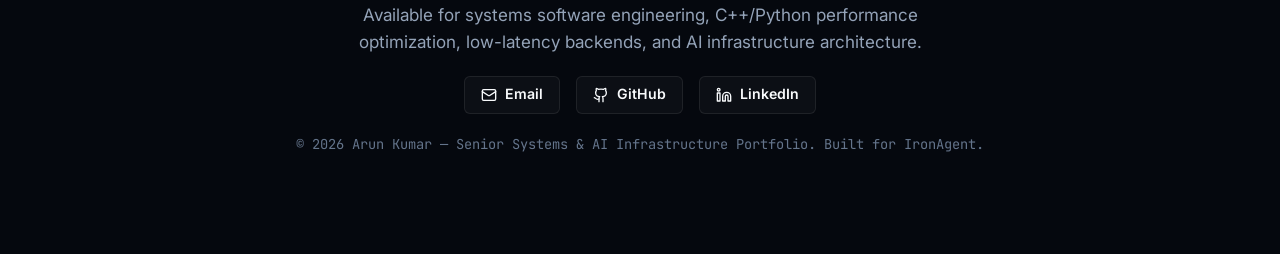
==== commit 5d4509d0: "feat: add platform SVG icons to Email, GitHub, and LinkedIn social buttons" ====
--- a/index.html
+++ b/index.html
@@ -7,8 +7,8 @@
   <meta name="description" content="World-class engineering portfolio of Arun Kumar — Senior Systems Software Engineer, AI Infrastructure Specialist, and Performance Engineer specializing in low-latency C++, Python, Linux OS internals, and bare-metal AI runtimes like IronAgent.">
   
   <!-- OpenGraph Metadata -->
-  <meta property="og:title" content="Arun Kumar — Senior Systems Software & AI Infrastructure Engineer">
-  <meta property="og:description" content="Engineering high-performance C++, Python, and Linux systems software — low-latency AI agent runtimes, multithreaded backends, AVX2 SIMD memory allocators, and embedded systems.">
+  <meta property="og:title" content="Arun Kumar - Senior Systems Software & AI Infrastructure Engineer">
+  <meta property="og:description" content="Engineering high-performance C++, Python, and Linux systems software - low-latency AI agent runtimes, multithreaded backends, AVX2 SIMD memory allocators, and embedded systems.">
   <meta property="og:type" content="website">
 
   <!-- Google Fonts -->
@@ -45,24 +45,6 @@
         <li><a href="#skills">Skills</a></li>
         <li><a href="#experience">Track Record</a></li>
       </ul>
-
-      <div class="nav-actions">
-        <a href="https://github.com/ELARION12/arunkumar-git-sys" target="_blank" rel="noopener" class="btn btn-outline nav-btn">
-          <svg class="btn-icon" width="16" height="16" viewBox="0 0 24 24" fill="none" stroke="currentColor" stroke-width="2" stroke-linecap="round" stroke-linejoin="round" aria-hidden="true">
-            <path d="M15 22v-4a4.8 4.8 0 0 0-1-3.5c3 0 6-2 6-5.5.08-1.25-.27-2.48-1-3.5.28-1.15.28-2.35 0-3.5 0 0-1 0-3 1.5-2.64-.5-5.36-.5-8 0C6 2 5 2 5 2c-.3 1.15-.3 2.35 0 3.5A5.403 5.403 0 0 0 4 9c0 3.5 3 5.5 6 5.5-.39.49-.68 1.05-.85 1.65-.17.6-.22 1.23-.15 1.85v4"></path>
-            <path d="M9 18c-4.51 2-5-2-7-2"></path>
-          </svg>
-          <span>GitHub</span>
-        </a>
-        <a href="assets/resume.pdf" download="Arun_Kumar_Resume.pdf" class="btn btn-primary nav-btn">
-          <svg class="btn-icon" width="16" height="16" viewBox="0 0 24 24" fill="none" stroke="currentColor" stroke-width="2" stroke-linecap="round" stroke-linejoin="round" aria-hidden="true">
-            <path d="M14.5 2H6a2 2 0 0 0-2 2v16a2 2 0 0 0 2 2h12a2 2 0 0 0 2-2V7.5L14.5 2z"></path>
-            <polyline points="14 2 14 8 20 8"></polyline>
-            <line x1="12" y1="18" x2="12" y2="12"></line>
-            <polyline points="9 15 12 18 15 15"></polyline>
-          </svg>
-          <span>Resume PDF</span>
-        </a>
         <button class="mobile-toggle" id="mobileToggle" aria-label="Toggle Navigation">
           <span class="hamburger-box">
             <span class="hamburger-inner"></span>
@@ -830,10 +812,28 @@
         <p style="max-width: 640px; color: var(--text-muted);">Available for systems software engineering, C++/Python performance optimization, low-latency backends, and AI infrastructure architecture.</p>
 
         <div class="social-links">
-          <a href="mailto:arunanthony47@gmail.com" class="btn btn-outline">Email Me</a>
-          <a href="https://github.com/ELARION12/arunkumar-git-sys" target="_blank" rel="noopener" class="btn btn-outline">GitHub</a>
-          <a href="https://linkedin.com/in/arun-kumar-619358210" target="_blank" rel="noopener" class="btn btn-outline">LinkedIn</a>
-          <a href="assets/resume.pdf" download="Arun_Kumar_Resume.pdf" class="btn btn-primary">Download Resume (PDF)</a>
+          <a href="mailto:arunanthony47@gmail.com" class="btn btn-outline">
+            <svg class="btn-icon" width="16" height="16" viewBox="0 0 24 24" fill="none" stroke="currentColor" stroke-width="2" stroke-linecap="round" stroke-linejoin="round" aria-hidden="true">
+              <rect width="20" height="16" x="2" y="4" rx="2"></rect>
+              <path d="m22 7-8.97 5.7a1.94 1.94 0 0 1-2.06 0L2 7"></path>
+            </svg>
+            <span>Email</span>
+          </a>
+          <a href="https://github.com/ELARION12/arunkumar-git-sys" target="_blank" rel="noopener" class="btn btn-outline">
+            <svg class="btn-icon" width="16" height="16" viewBox="0 0 24 24" fill="none" stroke="currentColor" stroke-width="2" stroke-linecap="round" stroke-linejoin="round" aria-hidden="true">
+              <path d="M15 22v-4a4.8 4.8 0 0 0-1-3.5c3 0 6-2 6-5.5.08-1.25-.27-2.48-1-3.5.28-1.15.28-2.35 0-3.5 0 0-1 0-3 1.5-2.64-.5-5.36-.5-8 0C6 2 5 2 5 2c-.3 1.15-.3 2.35 0 3.5A5.403 5.403 0 0 0 4 9c0 3.5 3 5.5 6 5.5-.39.49-.68 1.05-.85 1.65-.17.6-.22 1.23-.15 1.85v4"></path>
+              <path d="M9 18c-4.51 2-5-2-7-2"></path>
+            </svg>
+            <span>GitHub</span>
+          </a>
+          <a href="https://linkedin.com/in/arun-kumar-619358210" target="_blank" rel="noopener" class="btn btn-outline">
+            <svg class="btn-icon" width="16" height="16" viewBox="0 0 24 24" fill="none" stroke="currentColor" stroke-width="2" stroke-linecap="round" stroke-linejoin="round" aria-hidden="true">
+              <path d="M16 8a6 6 0 0 1 6 6v7h-4v-7a2 2 0 0 0-2-2 2 2 0 0 0-2 2v7h-4v-7a6 6 0 0 1 6-6z"></path>
+              <rect x="2" y="9" width="4" height="12"></rect>
+              <circle cx="4" cy="4" r="2"></circle>
+            </svg>
+            <span>LinkedIn</span>
+          </a>
         </div>
 
         <div class="copyright">
--- a/css/styles.css
+++ b/css/styles.css
@@ -501,11 +501,14 @@
   padding: clamp(18px, 2vw, 28px);
   position: relative;
   overflow: hidden;
-  transition: all var(--transition-normal);
+  transition: transform var(--transition-normal), border-color var(--transition-normal), box-shadow var(--transition-normal);
   display: flex;
   flex-direction: column;
-  justify-content: flex-start;
+  justify-content: space-between;
   align-items: flex-start;
+  height: 100%;
+  contain: content;
+  will-change: transform;
 }
 
 .metric-card::before {
@@ -585,10 +588,13 @@
   padding: clamp(20px, 2.5vw, 32px);
   position: relative;
   overflow: hidden;
-  transition: all var(--transition-normal);
+  transition: transform var(--transition-normal), border-color var(--transition-normal), box-shadow var(--transition-normal);
   display: flex;
   flex-direction: column;
   align-items: flex-start;
+  height: 100%;
+  contain: content;
+  will-change: transform;
 }
 
 .philosophy-card::before {
@@ -635,6 +641,7 @@
   box-shadow: 0 20px 50px -15px rgba(0, 0, 0, 0.7);
   position: relative;
   overflow: hidden;
+  contain: layout style paint;
 }
 
 .ironagent-header {
@@ -699,10 +706,13 @@
   padding: clamp(20px, 2vw, 28px);
   position: relative;
   overflow: hidden;
-  transition: all var(--transition-normal);
+  transition: transform var(--transition-normal), border-color var(--transition-normal);
   display: flex;
   flex-direction: column;
   align-items: flex-start;
+  height: 100%;
+  contain: content;
+  will-change: transform;
 }
 
 .feature-box::before {
@@ -1045,7 +1055,10 @@
   align-items: flex-start;
   position: relative;
   overflow: hidden;
-  transition: all var(--transition-normal);
+  height: 100%;
+  contain: content;
+  will-change: transform;
+  transition: transform var(--transition-normal), border-color var(--transition-normal), box-shadow var(--transition-normal);
 }
 
 .project-card::before {
@@ -1135,6 +1148,8 @@
   display: flex;
   flex-direction: column;
   align-items: flex-start;
+  height: 100%;
+  contain: content;
 }
 
 .skill-category-card h3 {
@@ -1231,9 +1246,11 @@
   border: 1px solid rgba(255, 255, 255, 0.1);
   border-radius: var(--radius-md);
   padding: clamp(20px, 3vw, 32px);
-  transition: all var(--transition-normal);
+  transition: transform var(--transition-normal), border-color var(--transition-normal), box-shadow var(--transition-normal);
   position: relative;
   overflow: hidden;
+  contain: content;
+  will-change: transform;
 }
 
 .timeline-card::before {
@@ -1543,7 +1560,7 @@
   }
 
   .timeline-list::before {
-    left: -19px;
+    left: 5px;
     top: 22px;
     bottom: 22px;
   }
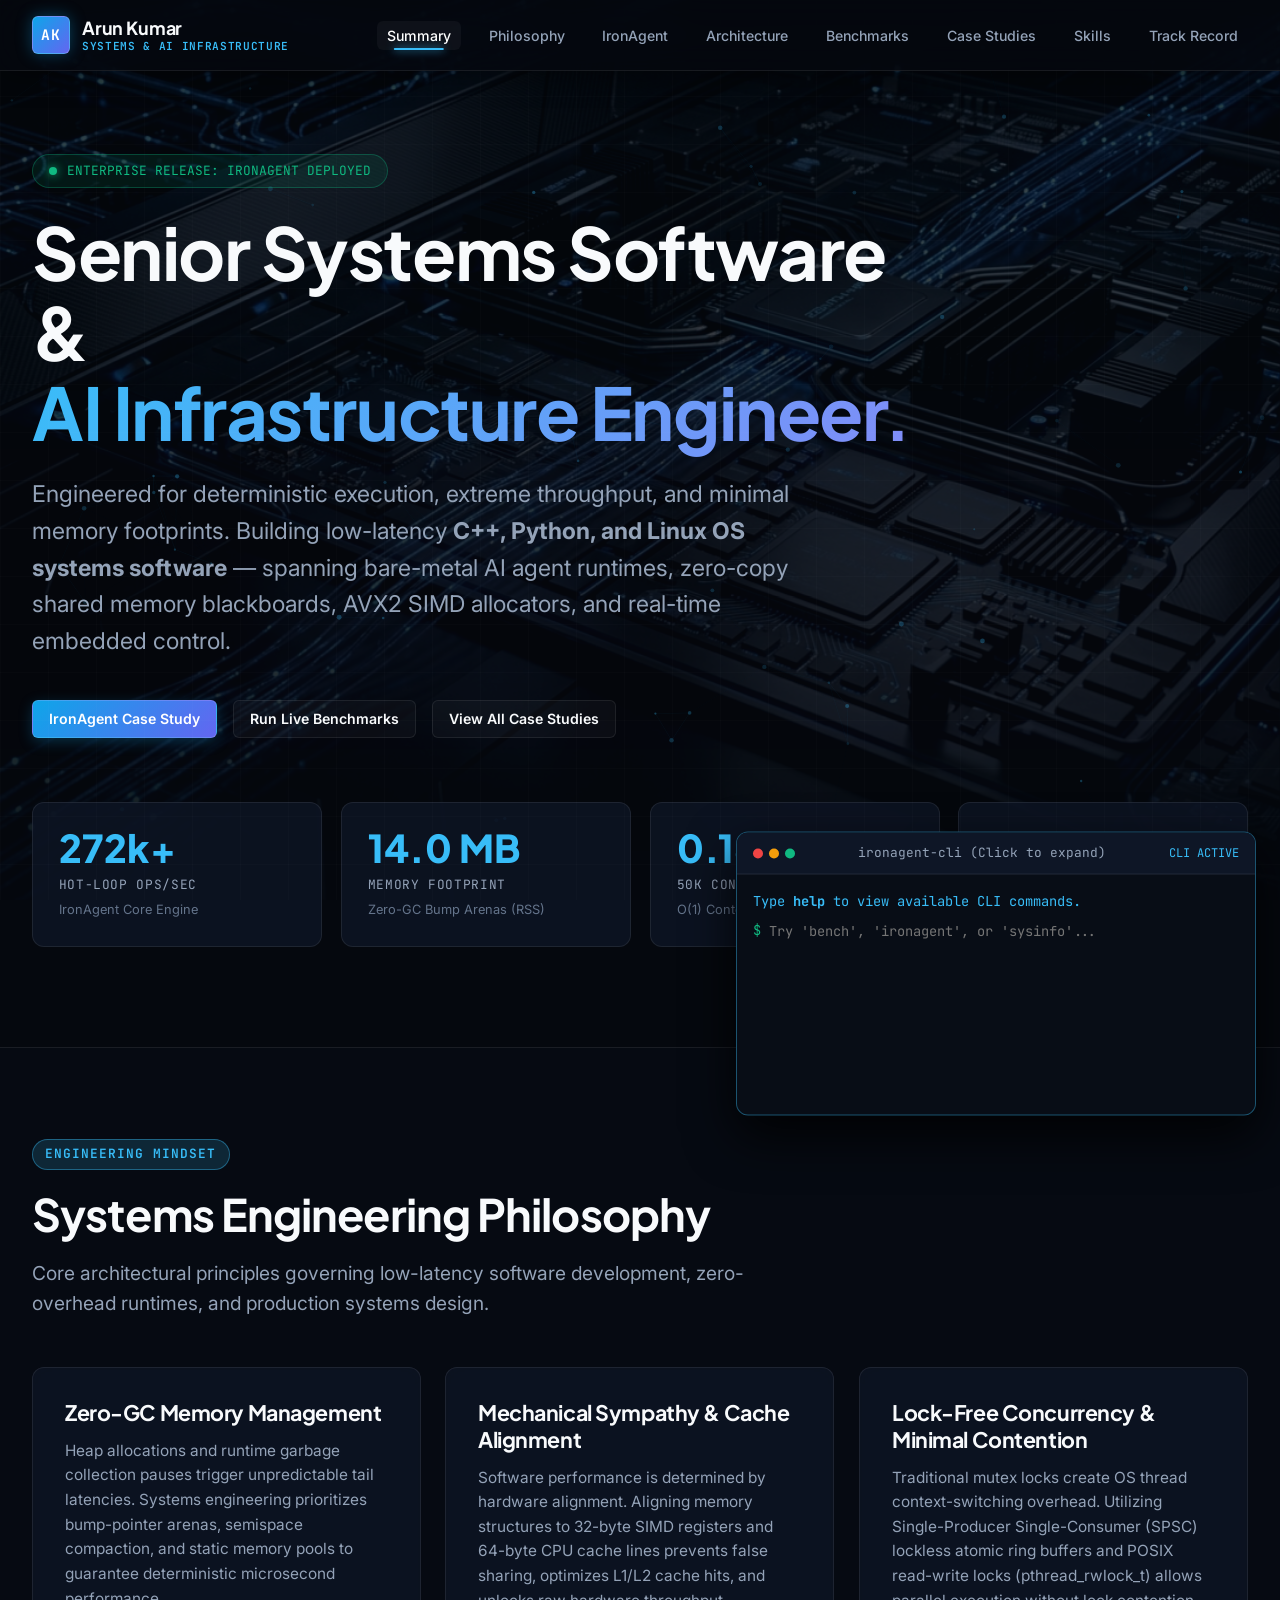
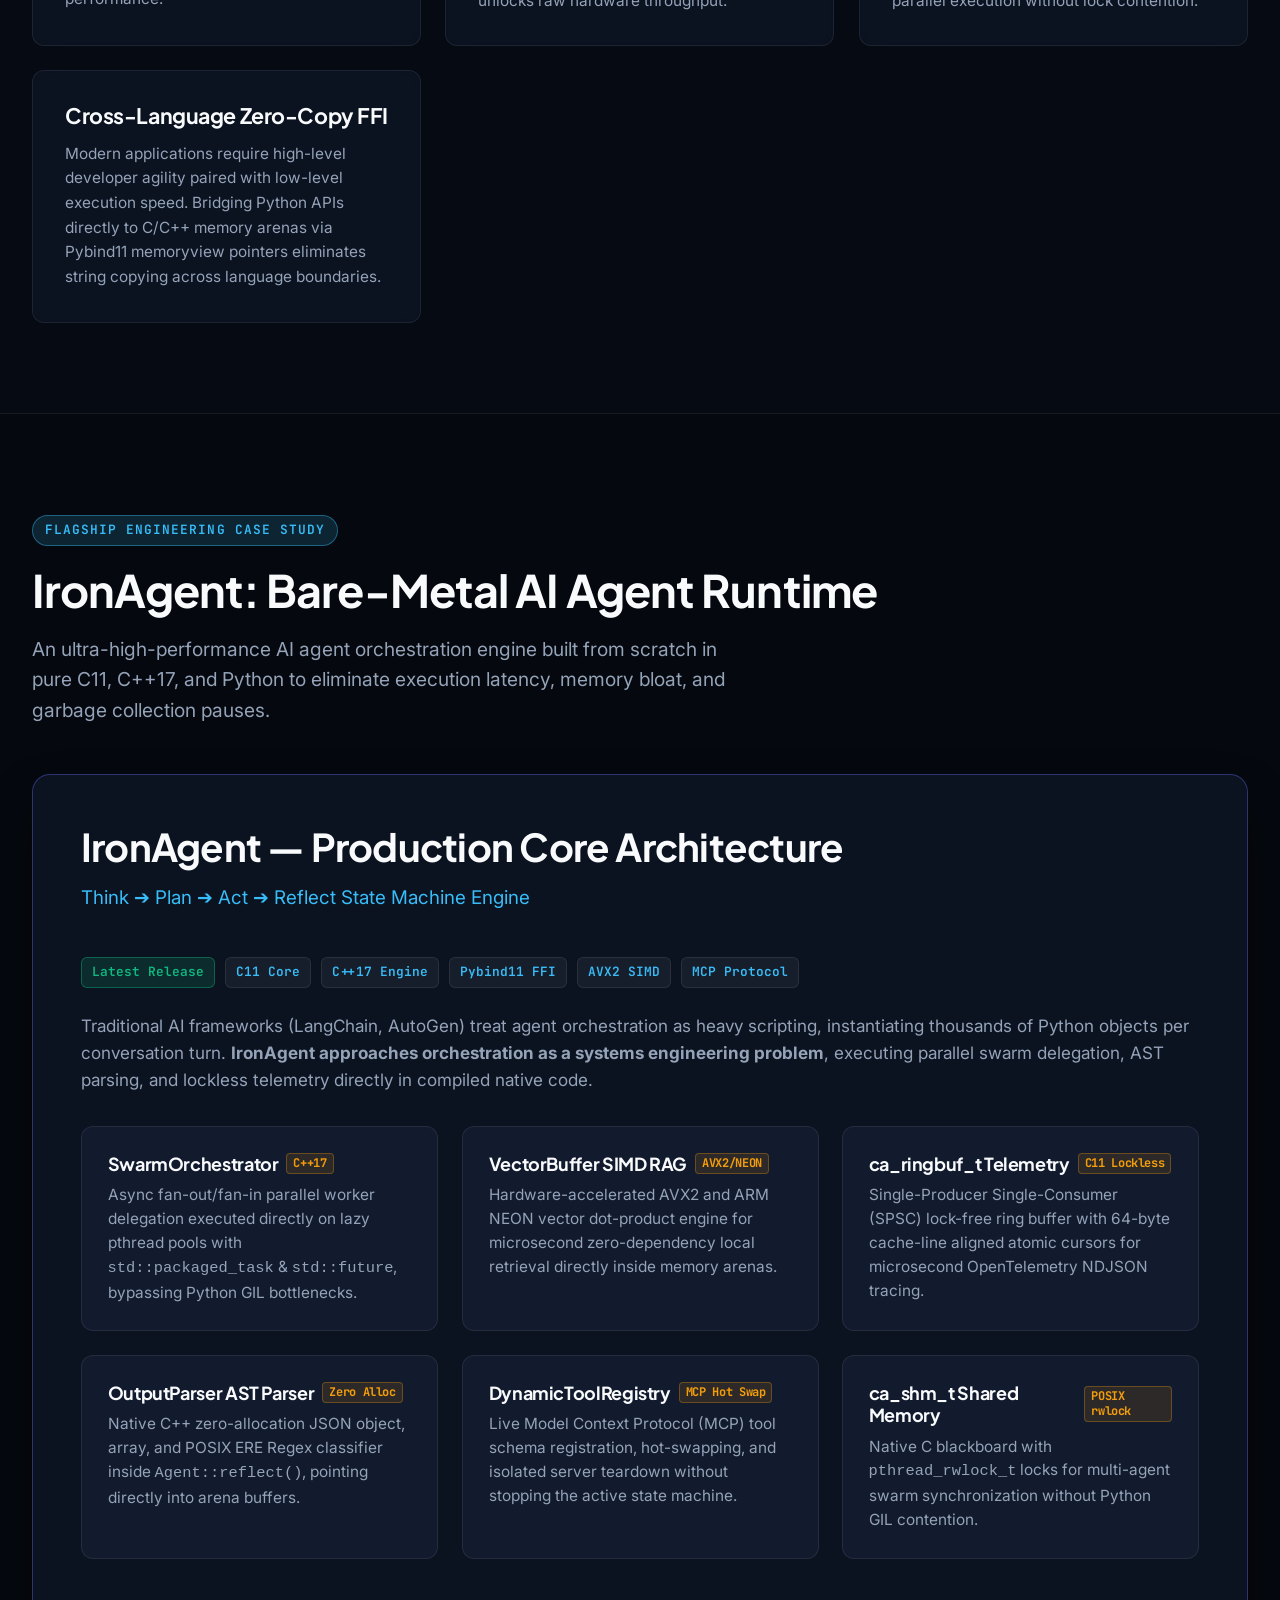
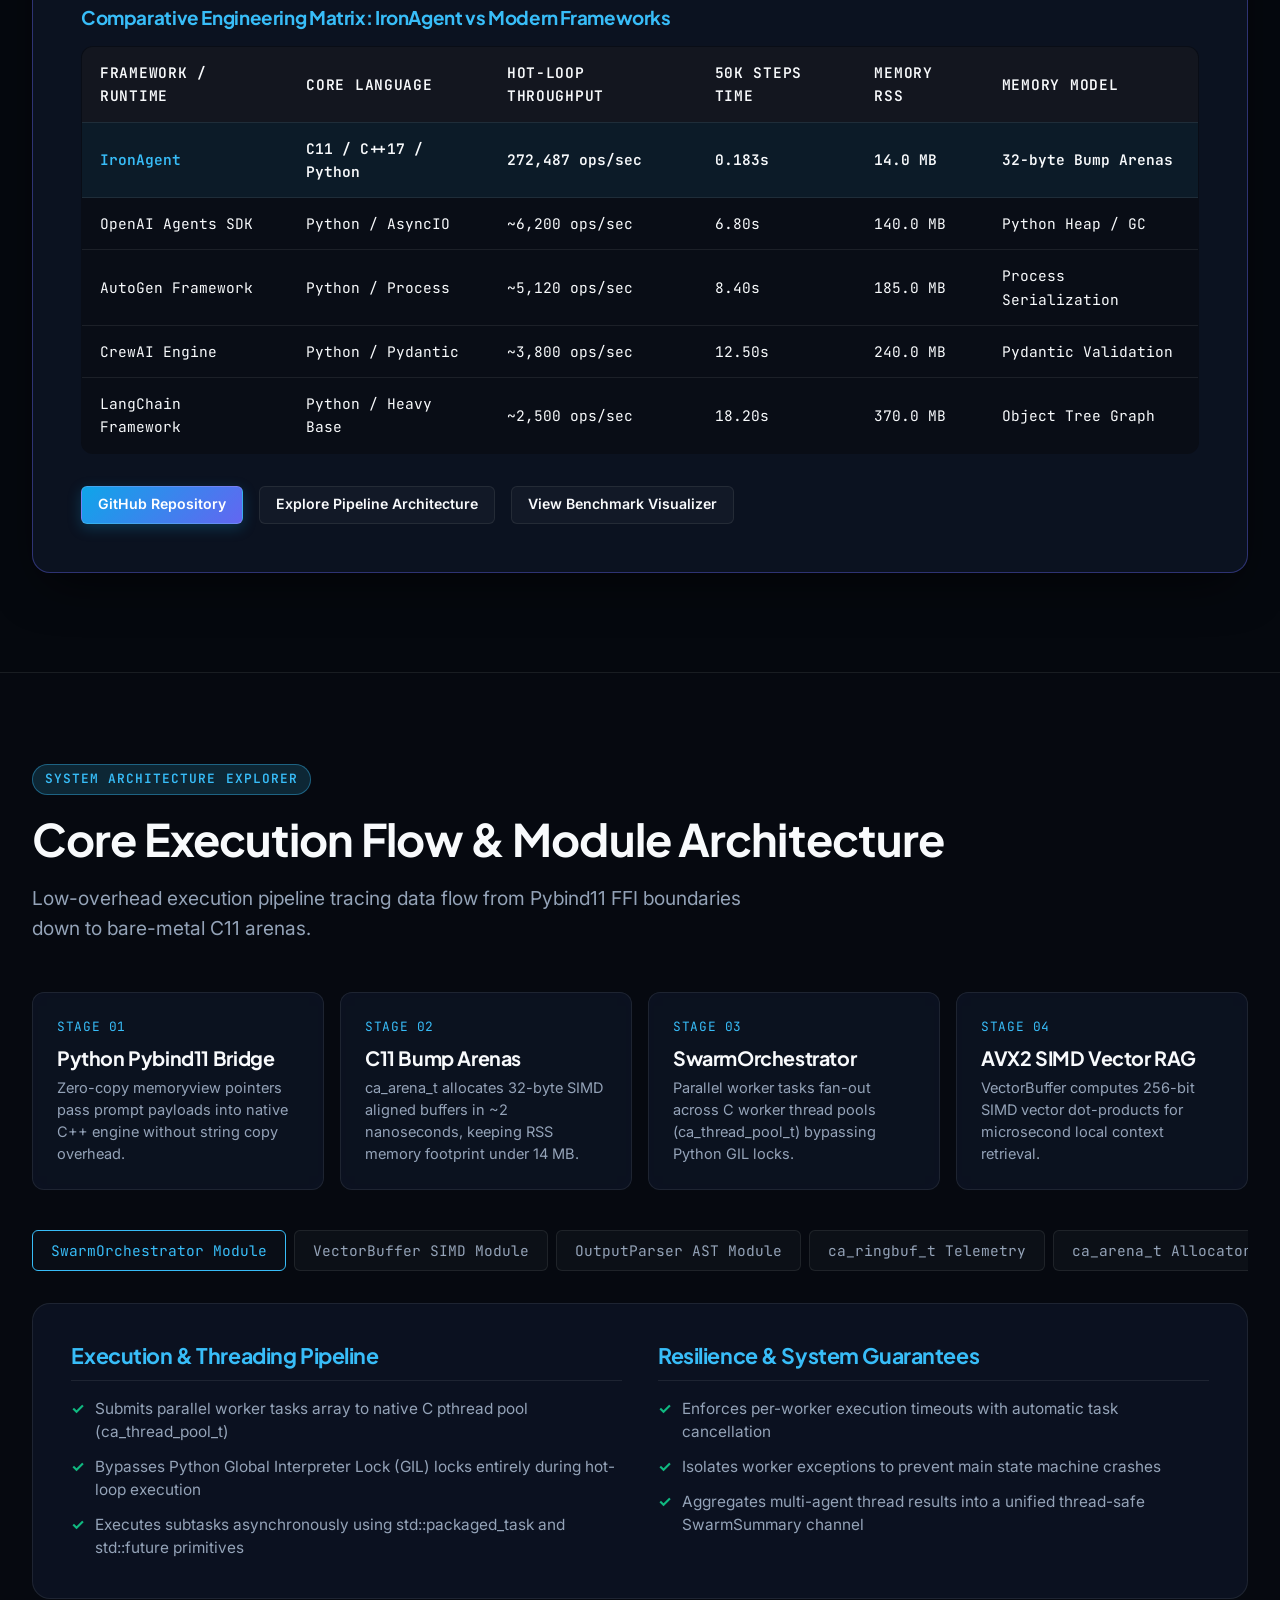
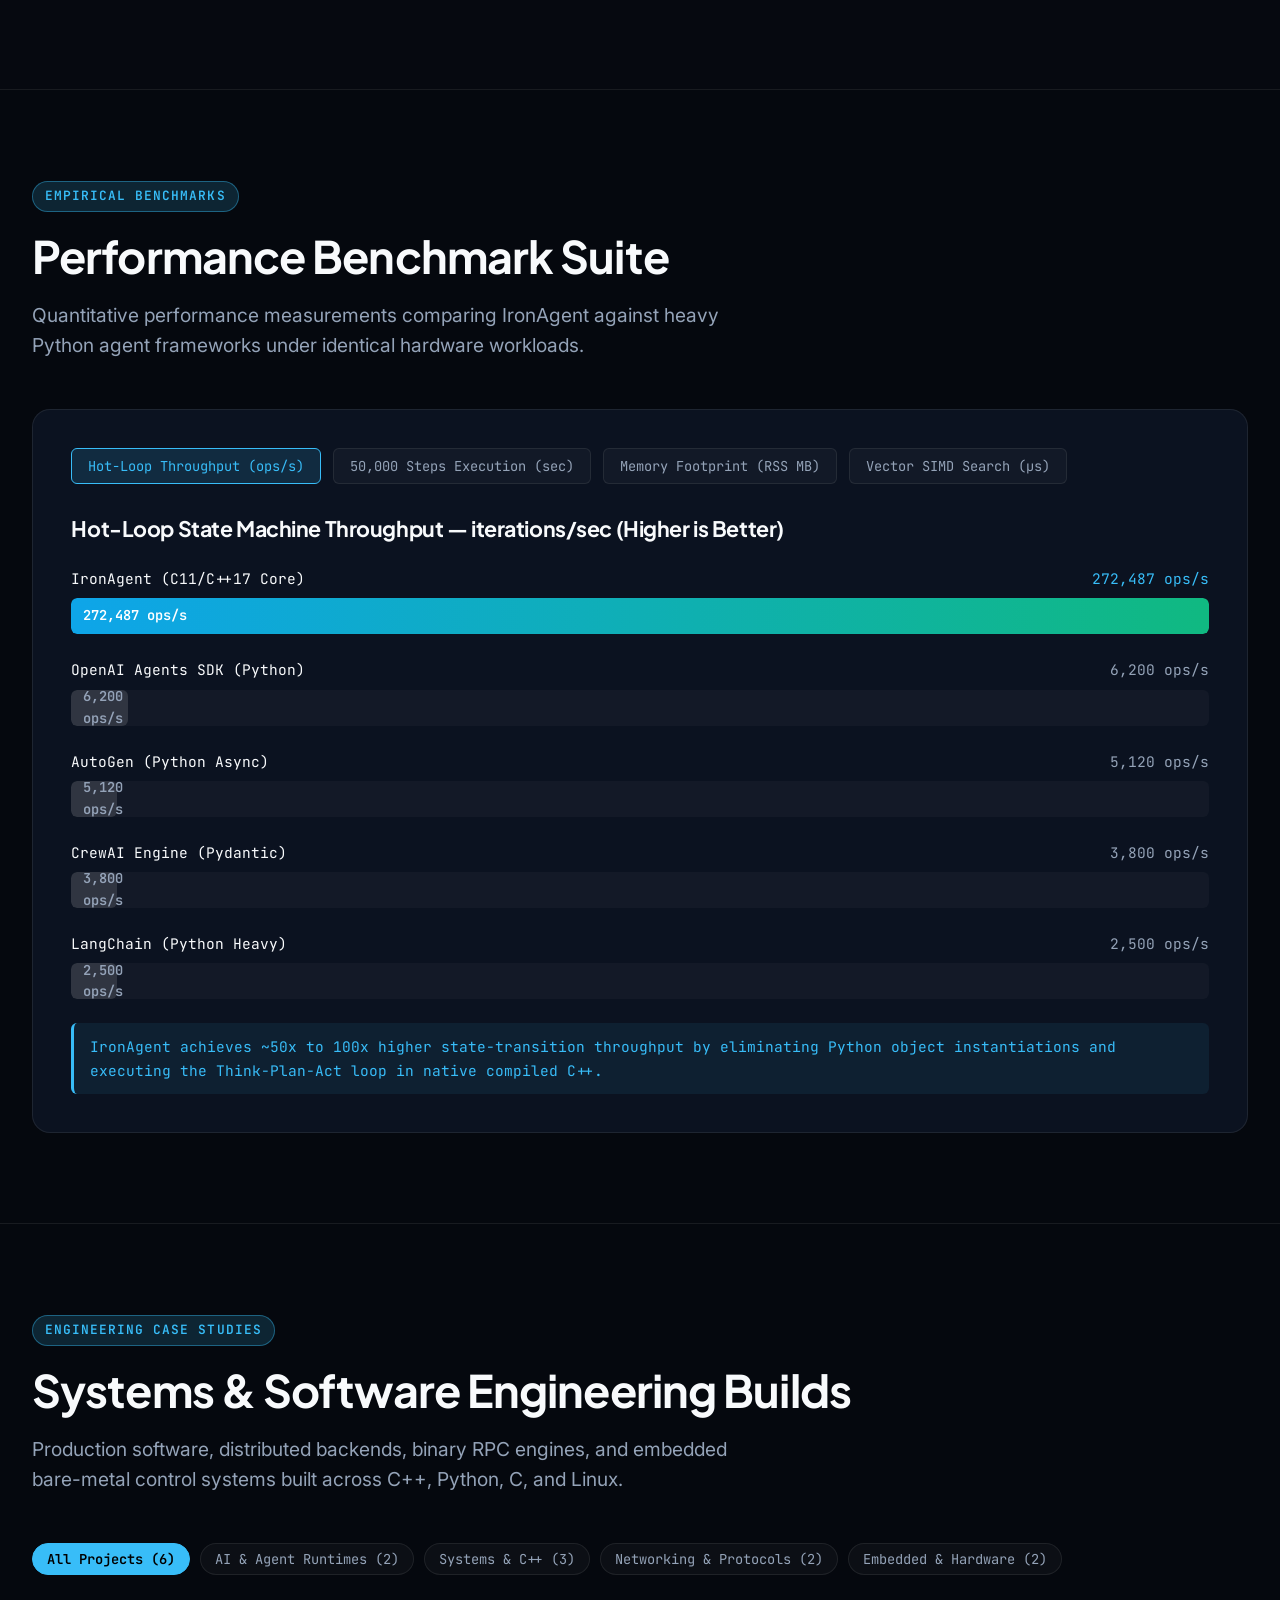
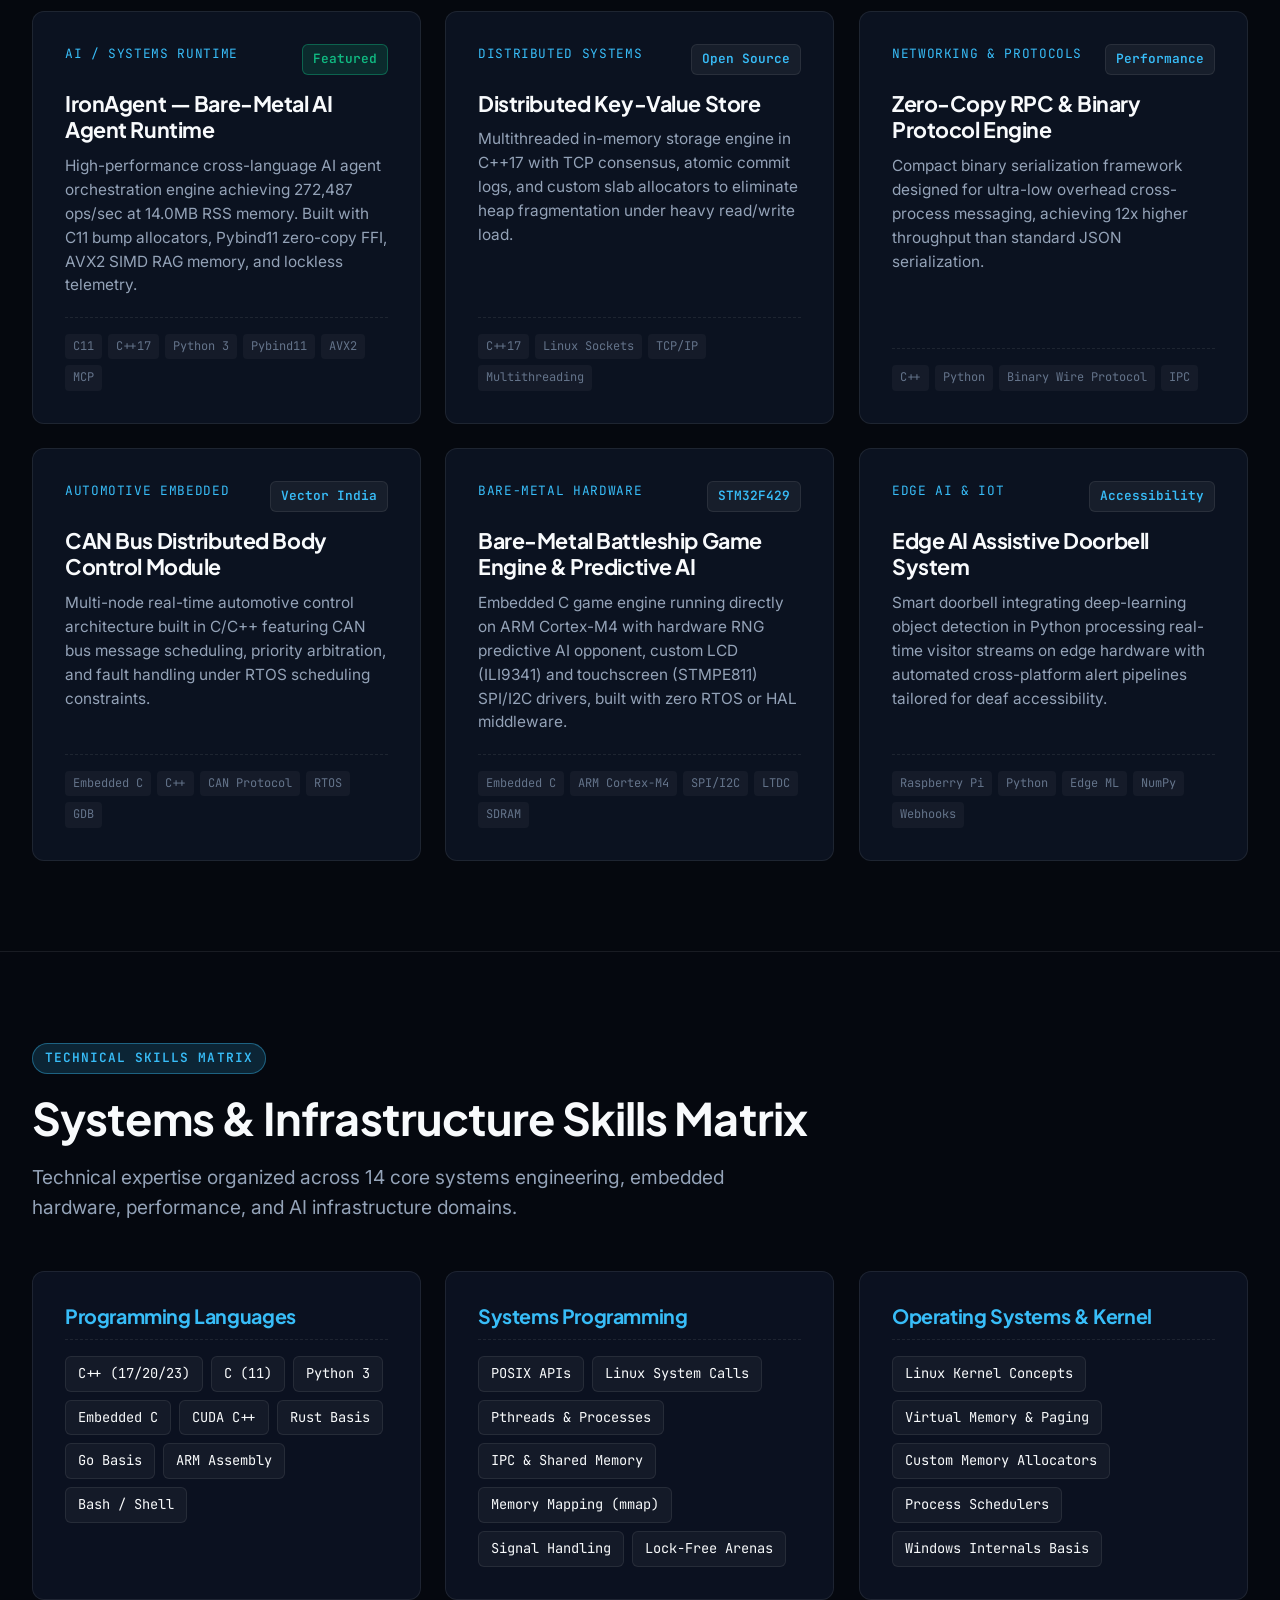
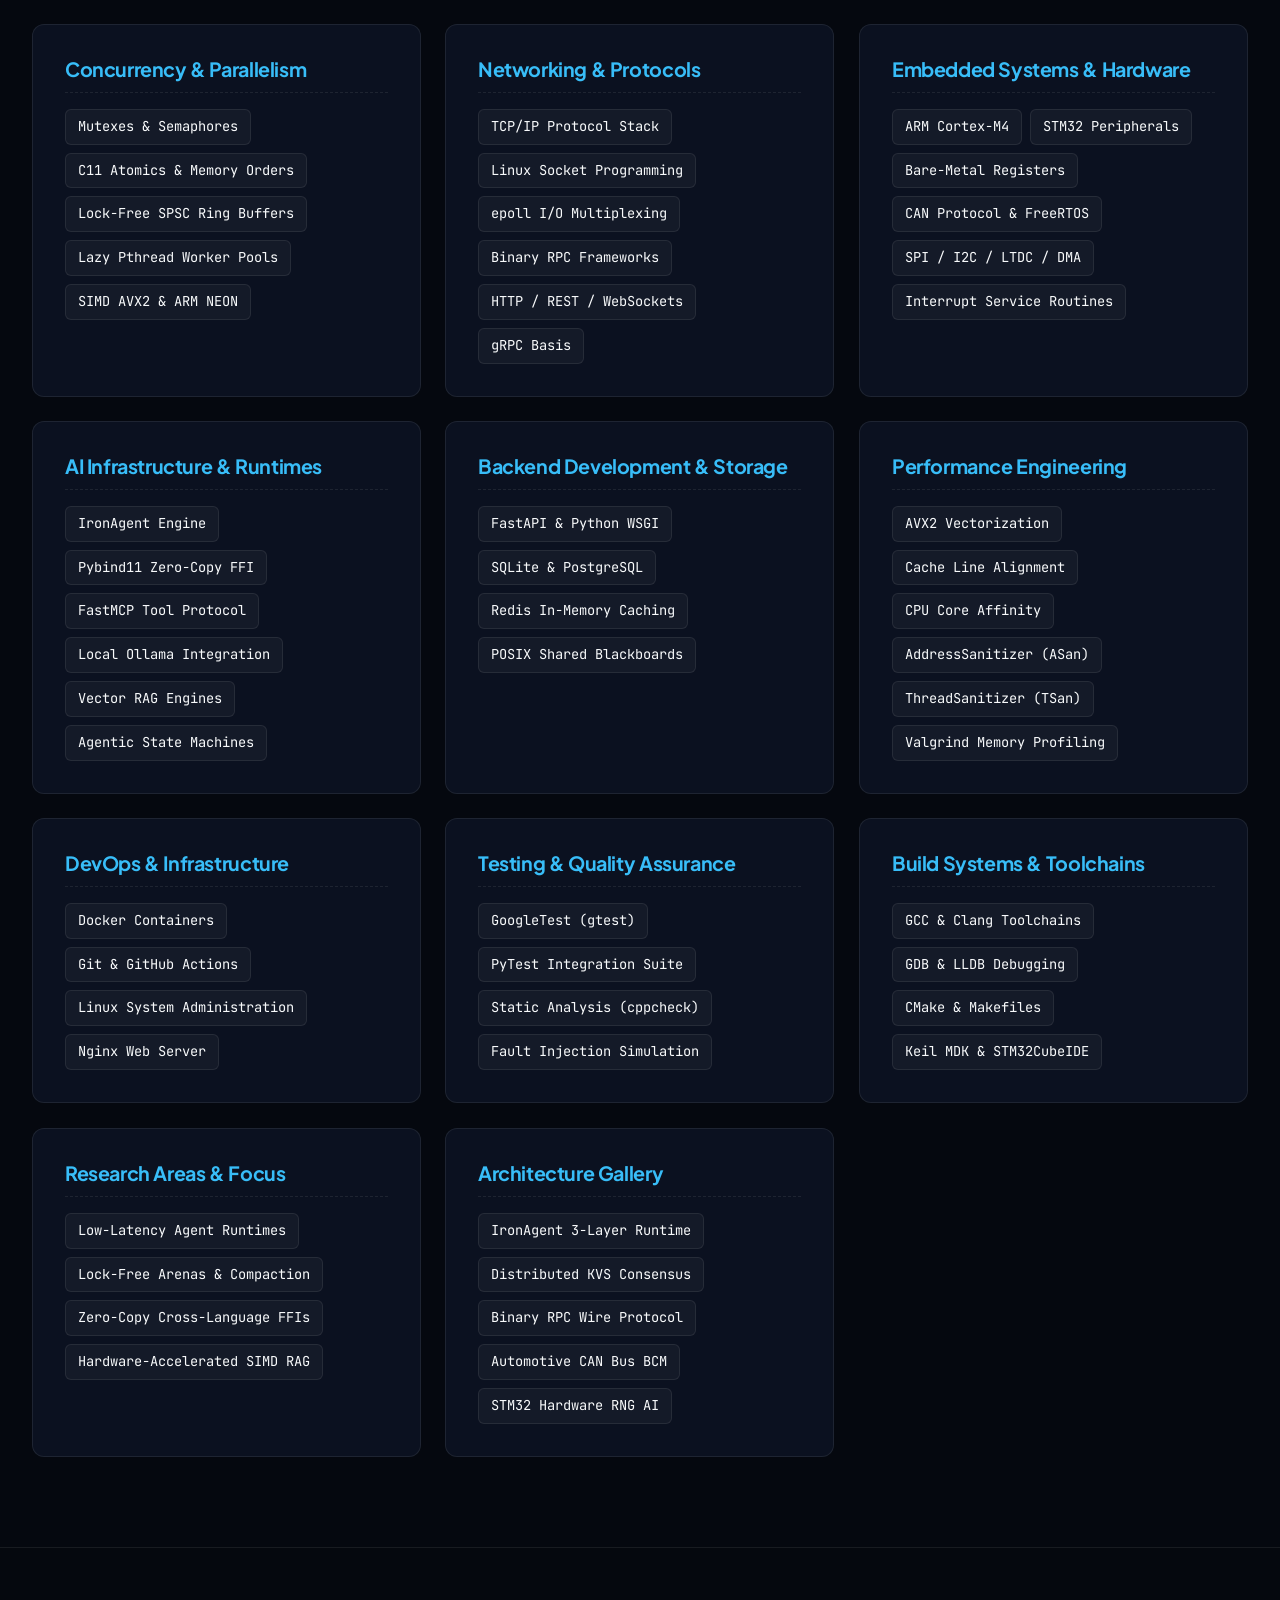
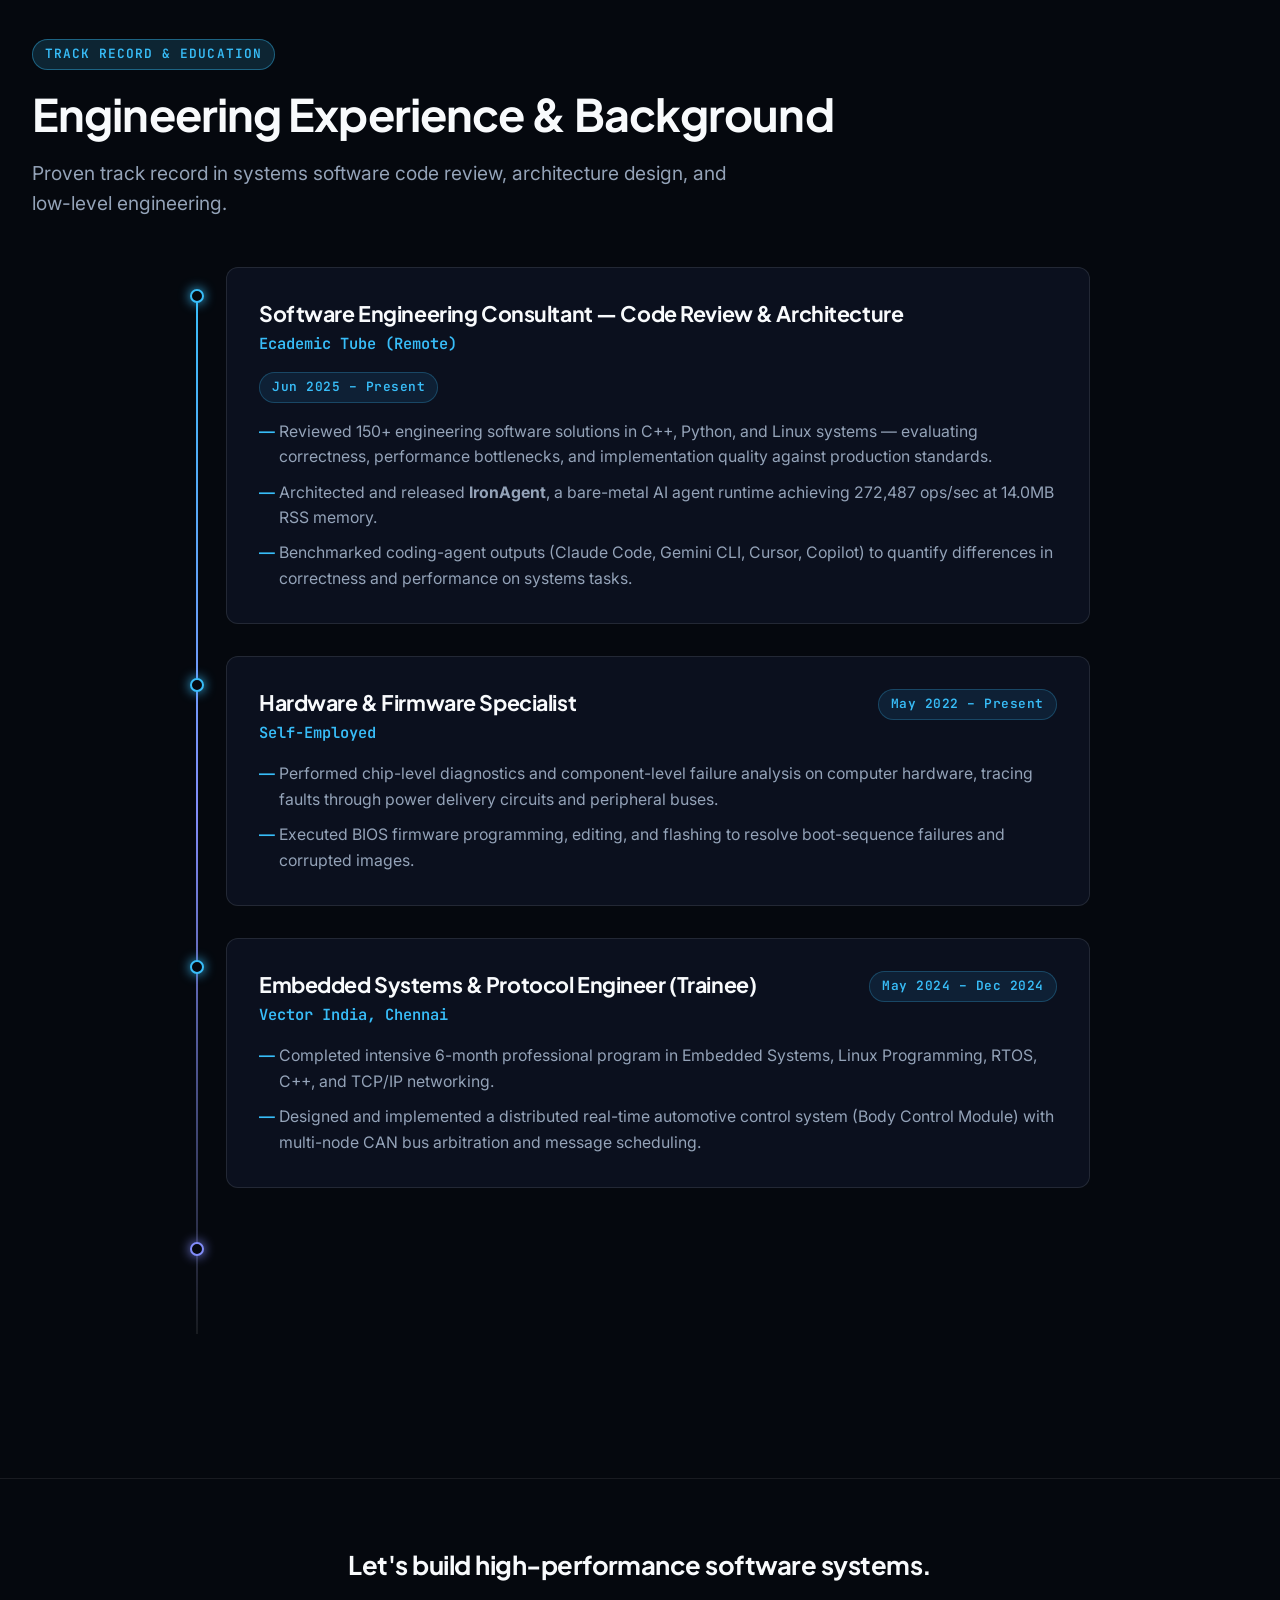
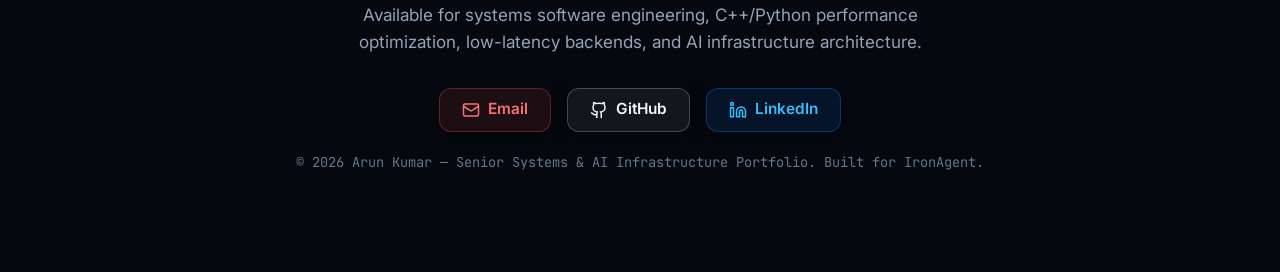
==== commit 94196c0a: "style: enlarge social buttons and add unique platform colors and hover gradients" ====
--- a/index.html
+++ b/index.html
@@ -812,22 +812,22 @@
         <p style="max-width: 640px; color: var(--text-muted);">Available for systems software engineering, C++/Python performance optimization, low-latency backends, and AI infrastructure architecture.</p>
 
         <div class="social-links">
-          <a href="mailto:arunanthony47@gmail.com" class="btn btn-outline">
-            <svg class="btn-icon" width="16" height="16" viewBox="0 0 24 24" fill="none" stroke="currentColor" stroke-width="2" stroke-linecap="round" stroke-linejoin="round" aria-hidden="true">
+          <a href="mailto:arunanthony47@gmail.com" class="btn btn-email">
+            <svg class="btn-icon" width="18" height="18" viewBox="0 0 24 24" fill="none" stroke="currentColor" stroke-width="2" stroke-linecap="round" stroke-linejoin="round" aria-hidden="true">
               <rect width="20" height="16" x="2" y="4" rx="2"></rect>
               <path d="m22 7-8.97 5.7a1.94 1.94 0 0 1-2.06 0L2 7"></path>
             </svg>
             <span>Email</span>
           </a>
-          <a href="https://github.com/ELARION12/arunkumar-git-sys" target="_blank" rel="noopener" class="btn btn-outline">
-            <svg class="btn-icon" width="16" height="16" viewBox="0 0 24 24" fill="none" stroke="currentColor" stroke-width="2" stroke-linecap="round" stroke-linejoin="round" aria-hidden="true">
+          <a href="https://github.com/ELARION12/arunkumar-git-sys" target="_blank" rel="noopener" class="btn btn-github">
+            <svg class="btn-icon" width="18" height="18" viewBox="0 0 24 24" fill="none" stroke="currentColor" stroke-width="2" stroke-linecap="round" stroke-linejoin="round" aria-hidden="true">
               <path d="M15 22v-4a4.8 4.8 0 0 0-1-3.5c3 0 6-2 6-5.5.08-1.25-.27-2.48-1-3.5.28-1.15.28-2.35 0-3.5 0 0-1 0-3 1.5-2.64-.5-5.36-.5-8 0C6 2 5 2 5 2c-.3 1.15-.3 2.35 0 3.5A5.403 5.403 0 0 0 4 9c0 3.5 3 5.5 6 5.5-.39.49-.68 1.05-.85 1.65-.17.6-.22 1.23-.15 1.85v4"></path>
               <path d="M9 18c-4.51 2-5-2-7-2"></path>
             </svg>
             <span>GitHub</span>
           </a>
-          <a href="https://linkedin.com/in/arun-kumar-619358210" target="_blank" rel="noopener" class="btn btn-outline">
-            <svg class="btn-icon" width="16" height="16" viewBox="0 0 24 24" fill="none" stroke="currentColor" stroke-width="2" stroke-linecap="round" stroke-linejoin="round" aria-hidden="true">
+          <a href="https://linkedin.com/in/arun-kumar-619358210" target="_blank" rel="noopener" class="btn btn-linkedin">
+            <svg class="btn-icon" width="18" height="18" viewBox="0 0 24 24" fill="none" stroke="currentColor" stroke-width="2" stroke-linecap="round" stroke-linejoin="round" aria-hidden="true">
               <path d="M16 8a6 6 0 0 1 6 6v7h-4v-7a2 2 0 0 0-2-2 2 2 0 0 0-2 2v7h-4v-7a6 6 0 0 1 6-6z"></path>
               <rect x="2" y="9" width="4" height="12"></rect>
               <circle cx="4" cy="4" r="2"></circle>
--- a/css/styles.css
+++ b/css/styles.css
@@ -1442,6 +1442,63 @@
   gap: 16px;
   flex-wrap: wrap;
   justify-content: center;
+  margin-top: 12px;
+}
+
+.social-links .btn {
+  height: 44px;
+  padding: 0 22px;
+  font-size: 0.9rem;
+  border-radius: var(--radius-md);
+  box-shadow: 0 4px 16px rgba(0, 0, 0, 0.4);
+}
+
+.social-links .btn-icon {
+  width: 18px;
+  height: 18px;
+}
+
+/* Unique Platform Colors */
+.btn-email {
+  background: rgba(239, 68, 68, 0.1);
+  color: #f87171;
+  border: 1px solid rgba(239, 68, 68, 0.35);
+}
+
+.btn-email:hover {
+  background: linear-gradient(135deg, #ef4444, #dc2626);
+  color: #ffffff;
+  border-color: #ef4444;
+  box-shadow: 0 6px 22px rgba(239, 68, 68, 0.45);
+  transform: translateY(-3px);
+}
+
+.btn-github {
+  background: rgba(255, 255, 255, 0.06);
+  color: #f0f6fc;
+  border: 1px solid rgba(255, 255, 255, 0.22);
+}
+
+.btn-github:hover {
+  background: linear-gradient(135deg, #24292e, #161b22);
+  color: #ffffff;
+  border-color: rgba(255, 255, 255, 0.55);
+  box-shadow: 0 6px 22px rgba(255, 255, 255, 0.2);
+  transform: translateY(-3px);
+}
+
+.btn-linkedin {
+  background: rgba(10, 102, 194, 0.14);
+  color: #38bdf8;
+  border: 1px solid rgba(10, 102, 194, 0.45);
+}
+
+.btn-linkedin:hover {
+  background: linear-gradient(135deg, #0a66c2, #004182);
+  color: #ffffff;
+  border-color: #0a66c2;
+  box-shadow: 0 6px 22px rgba(10, 102, 194, 0.55);
+  transform: translateY(-3px);
 }
 
 .copyright {
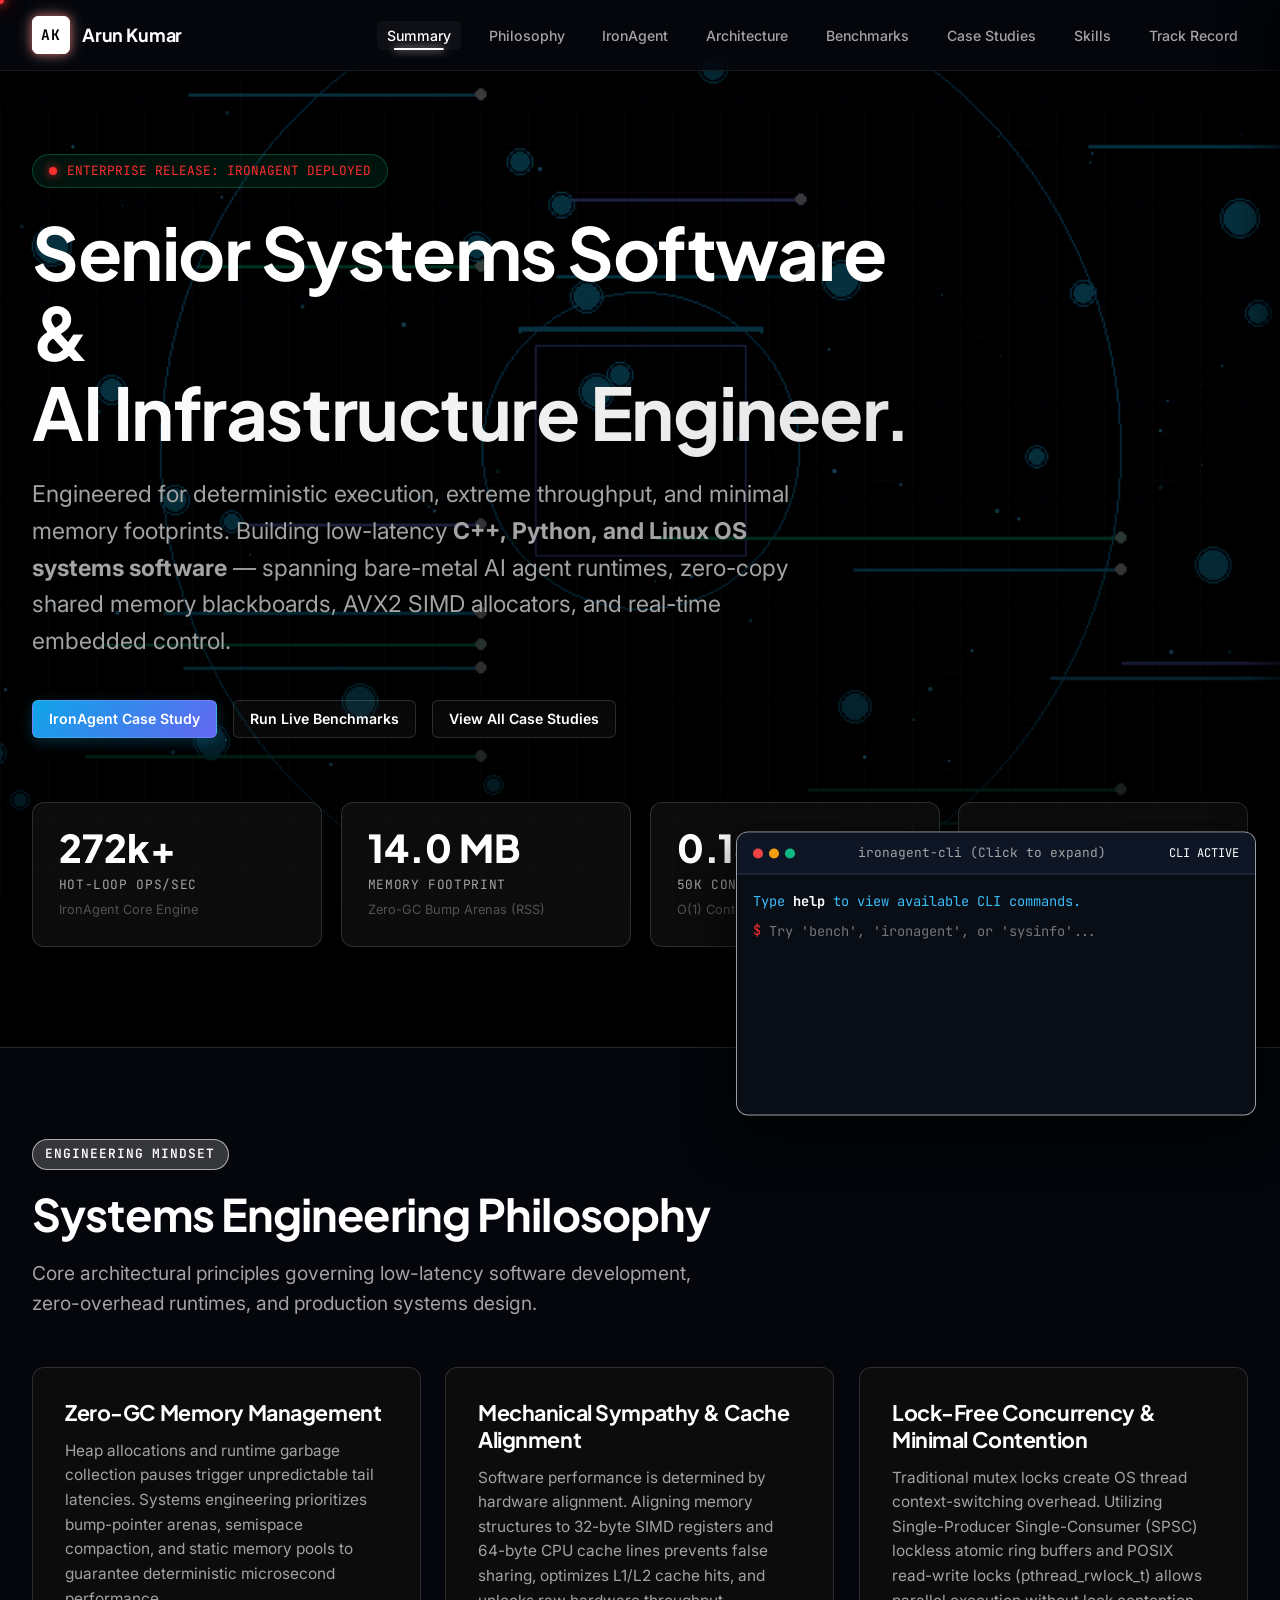
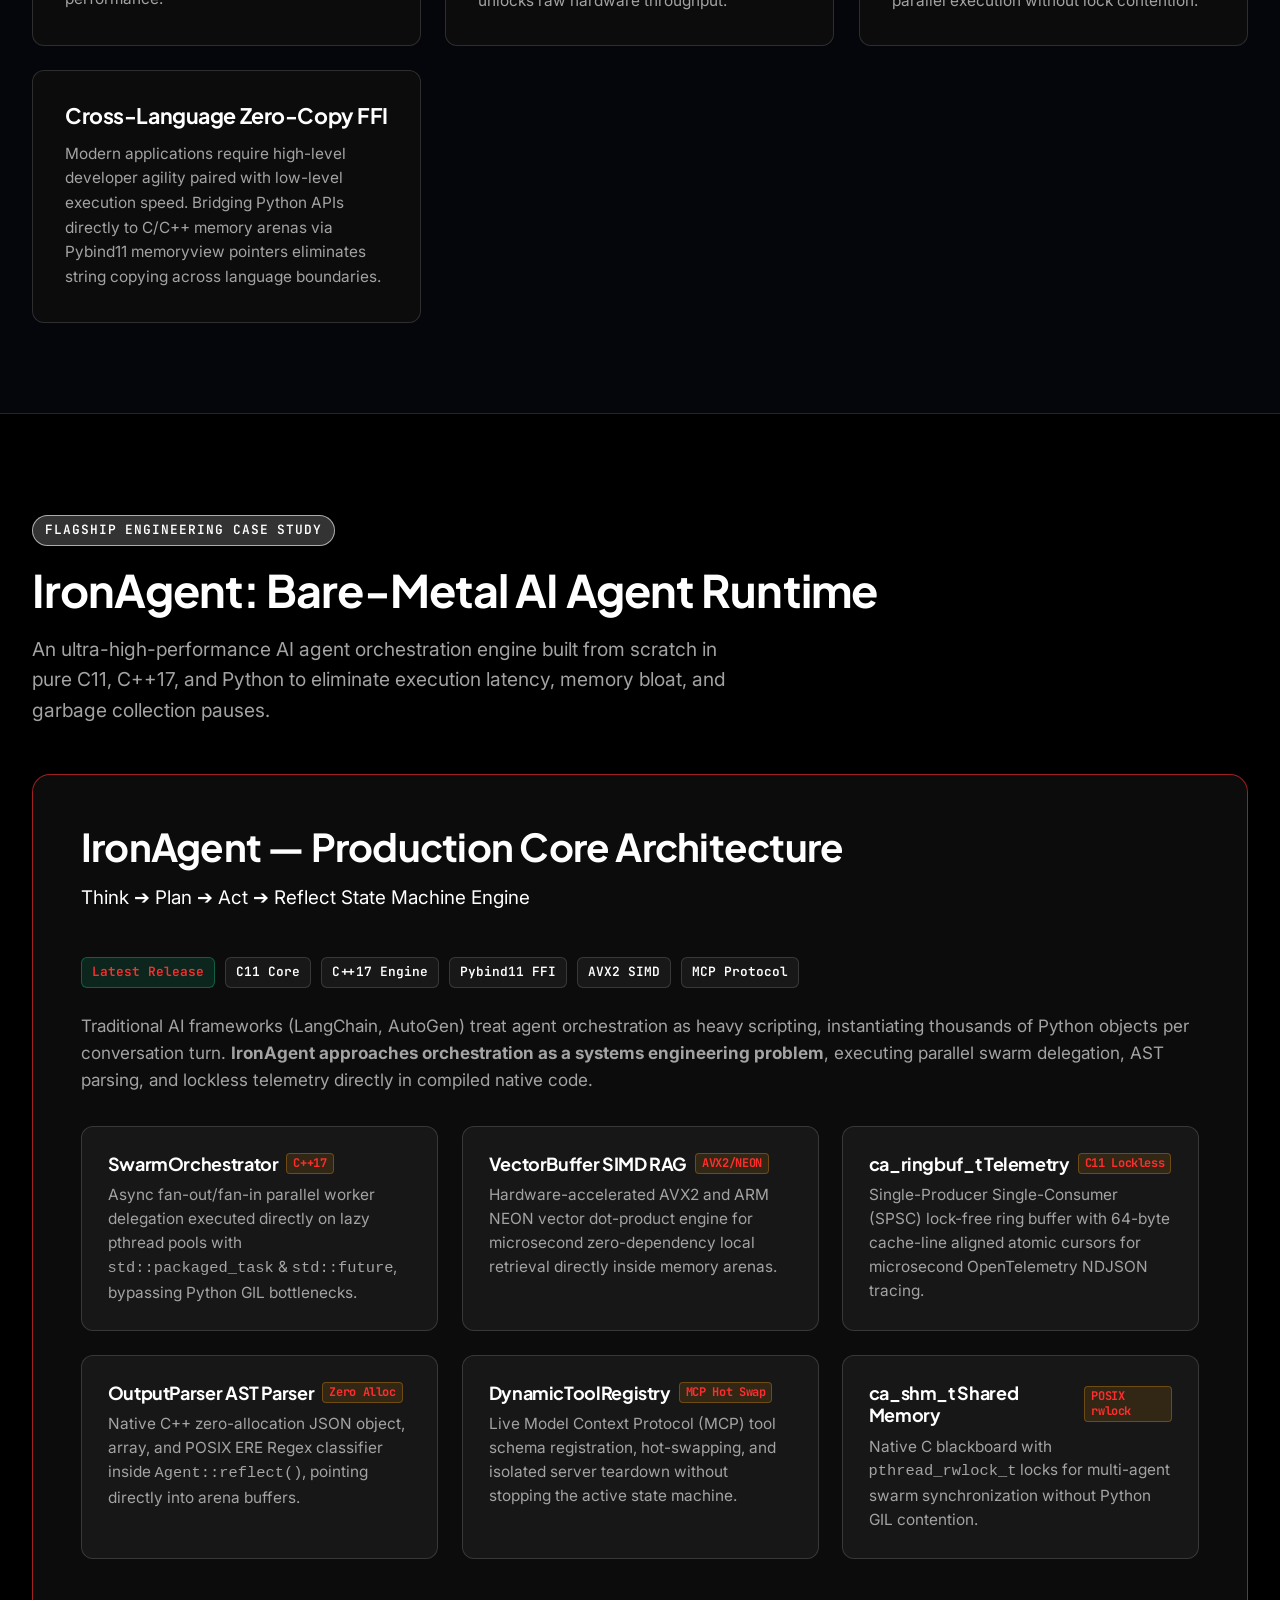
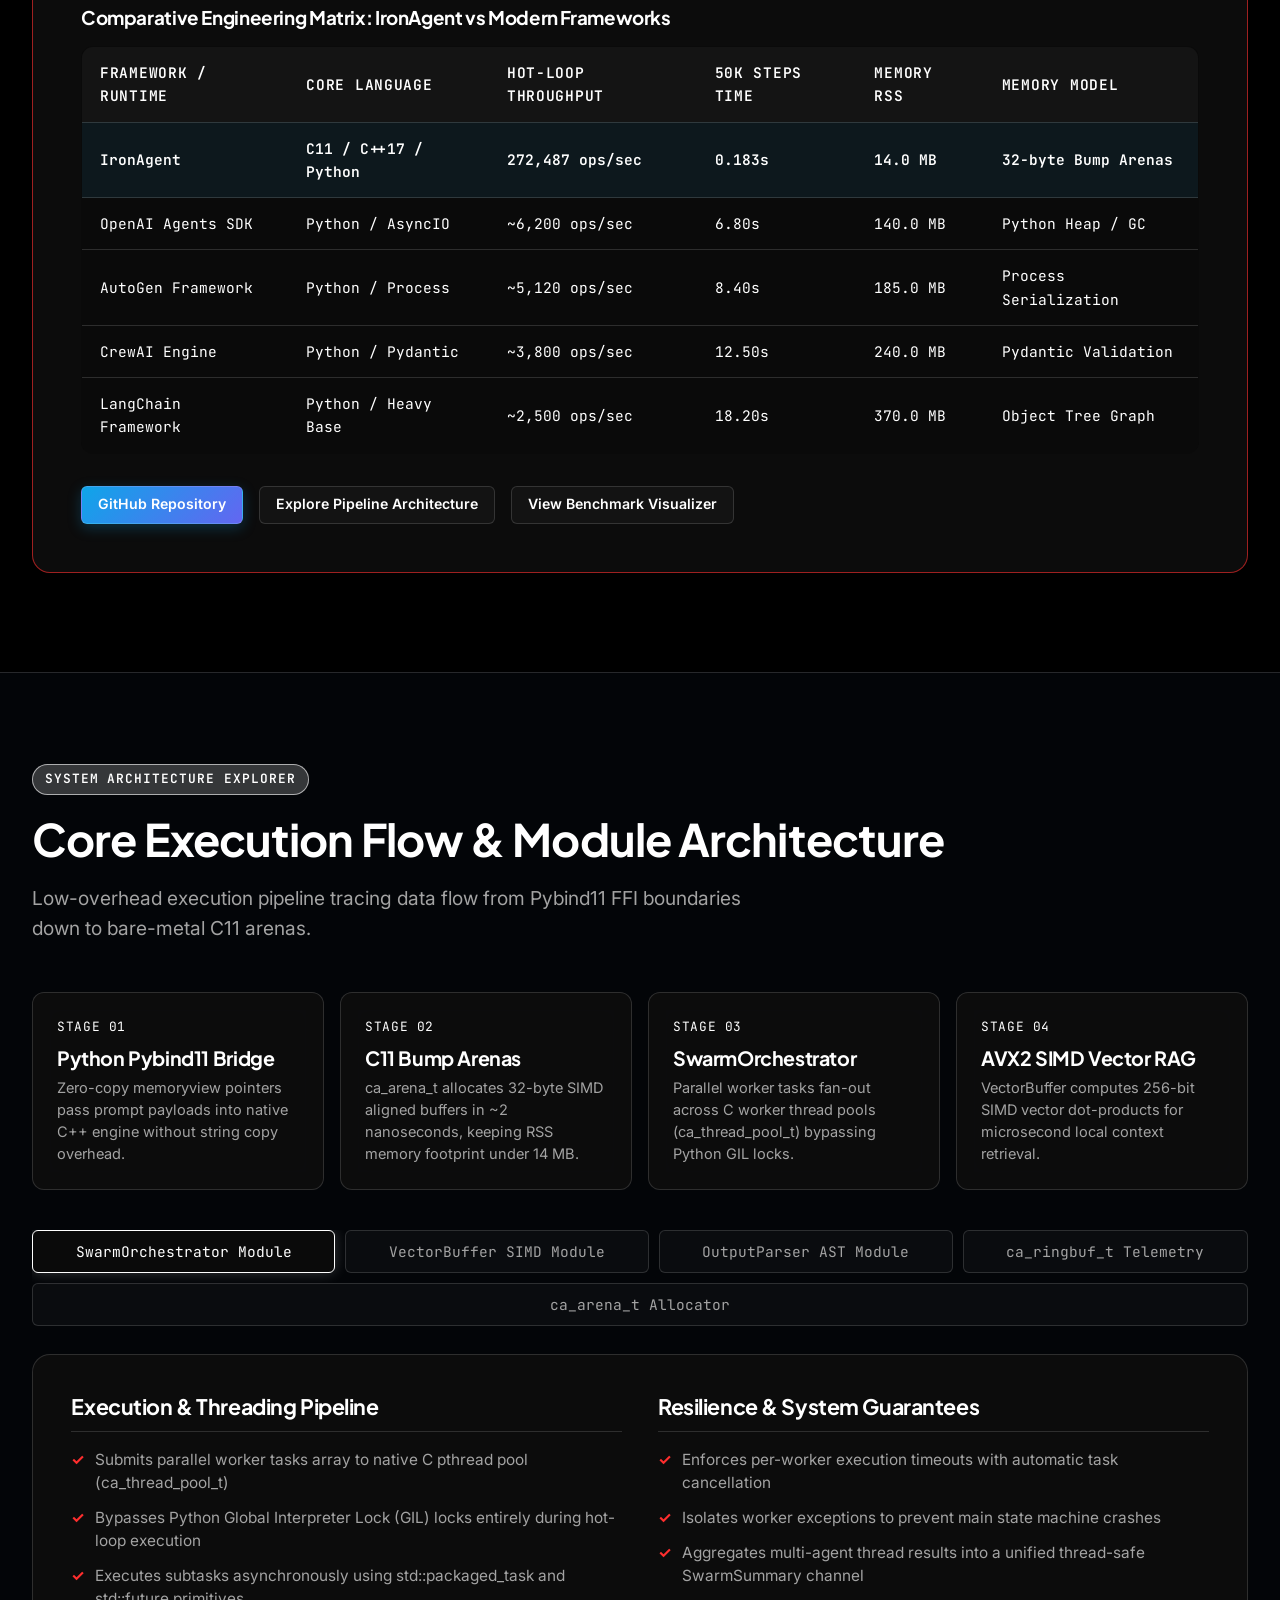
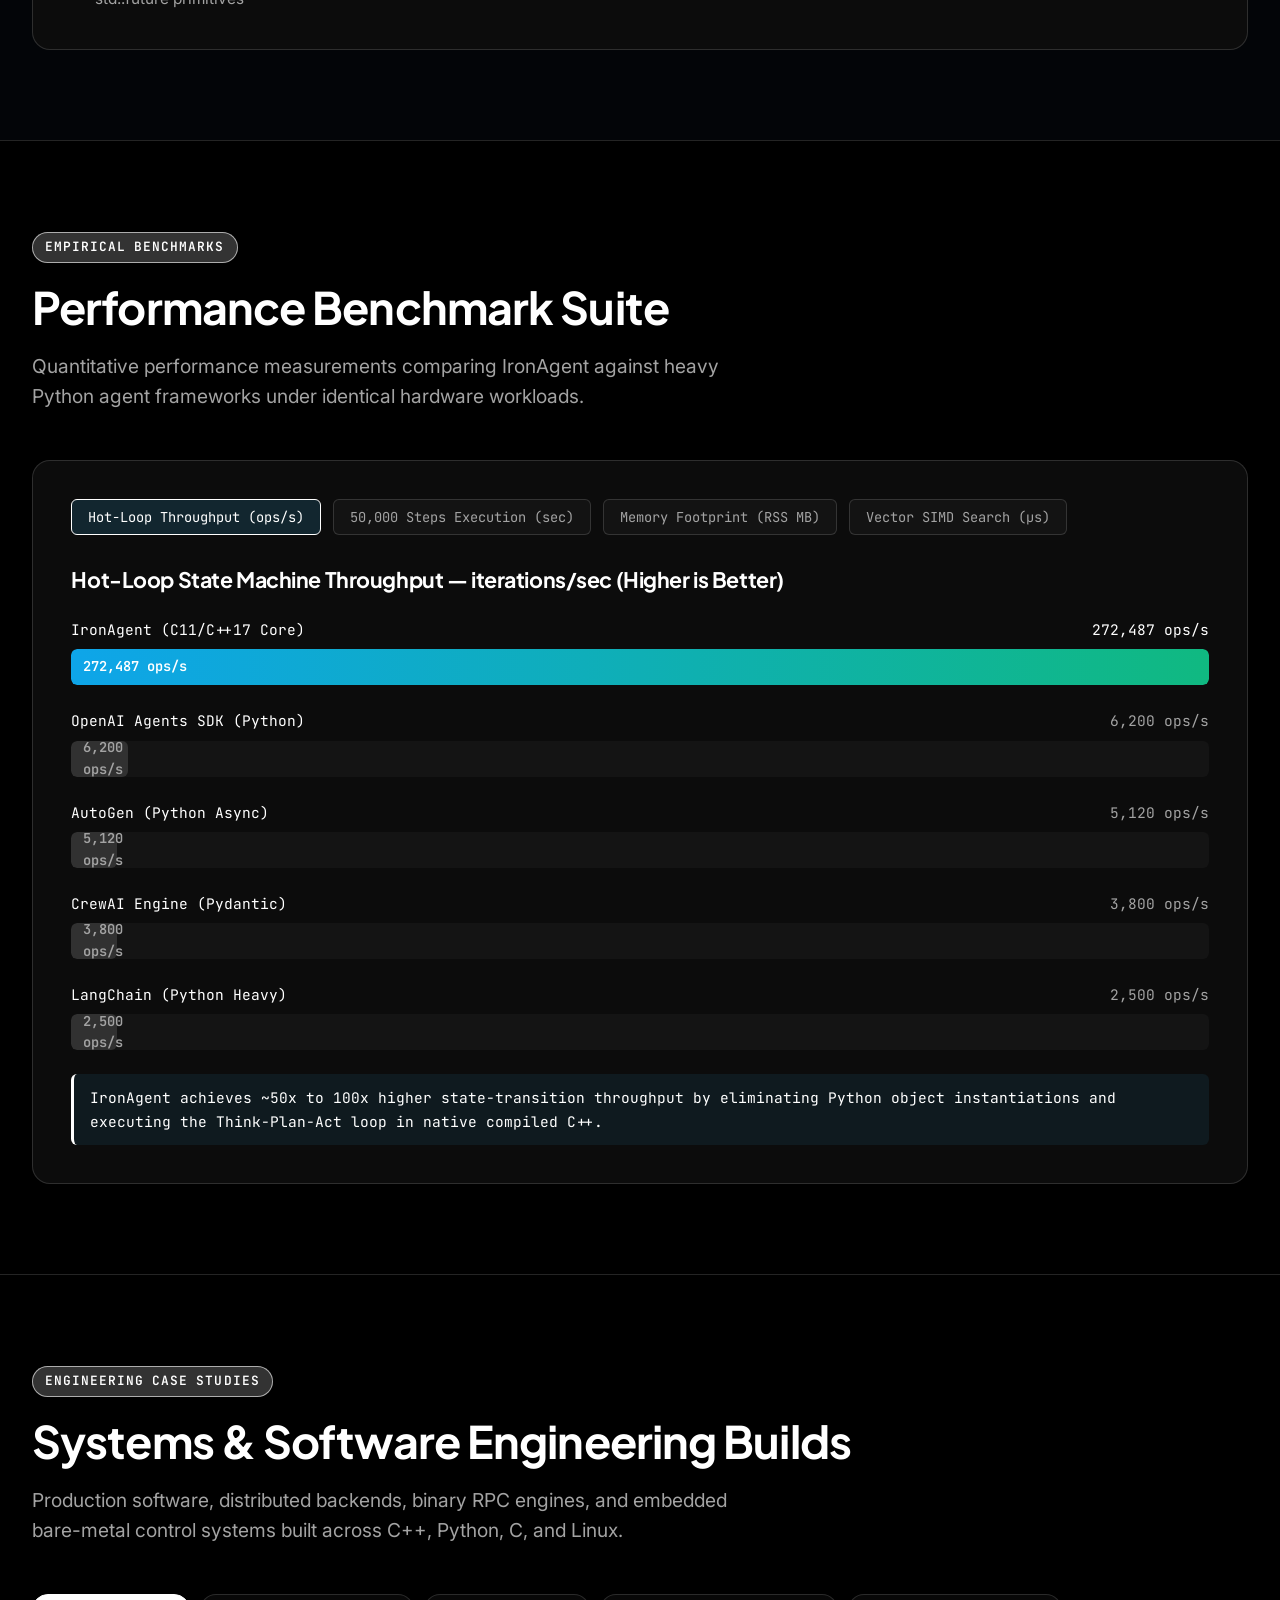
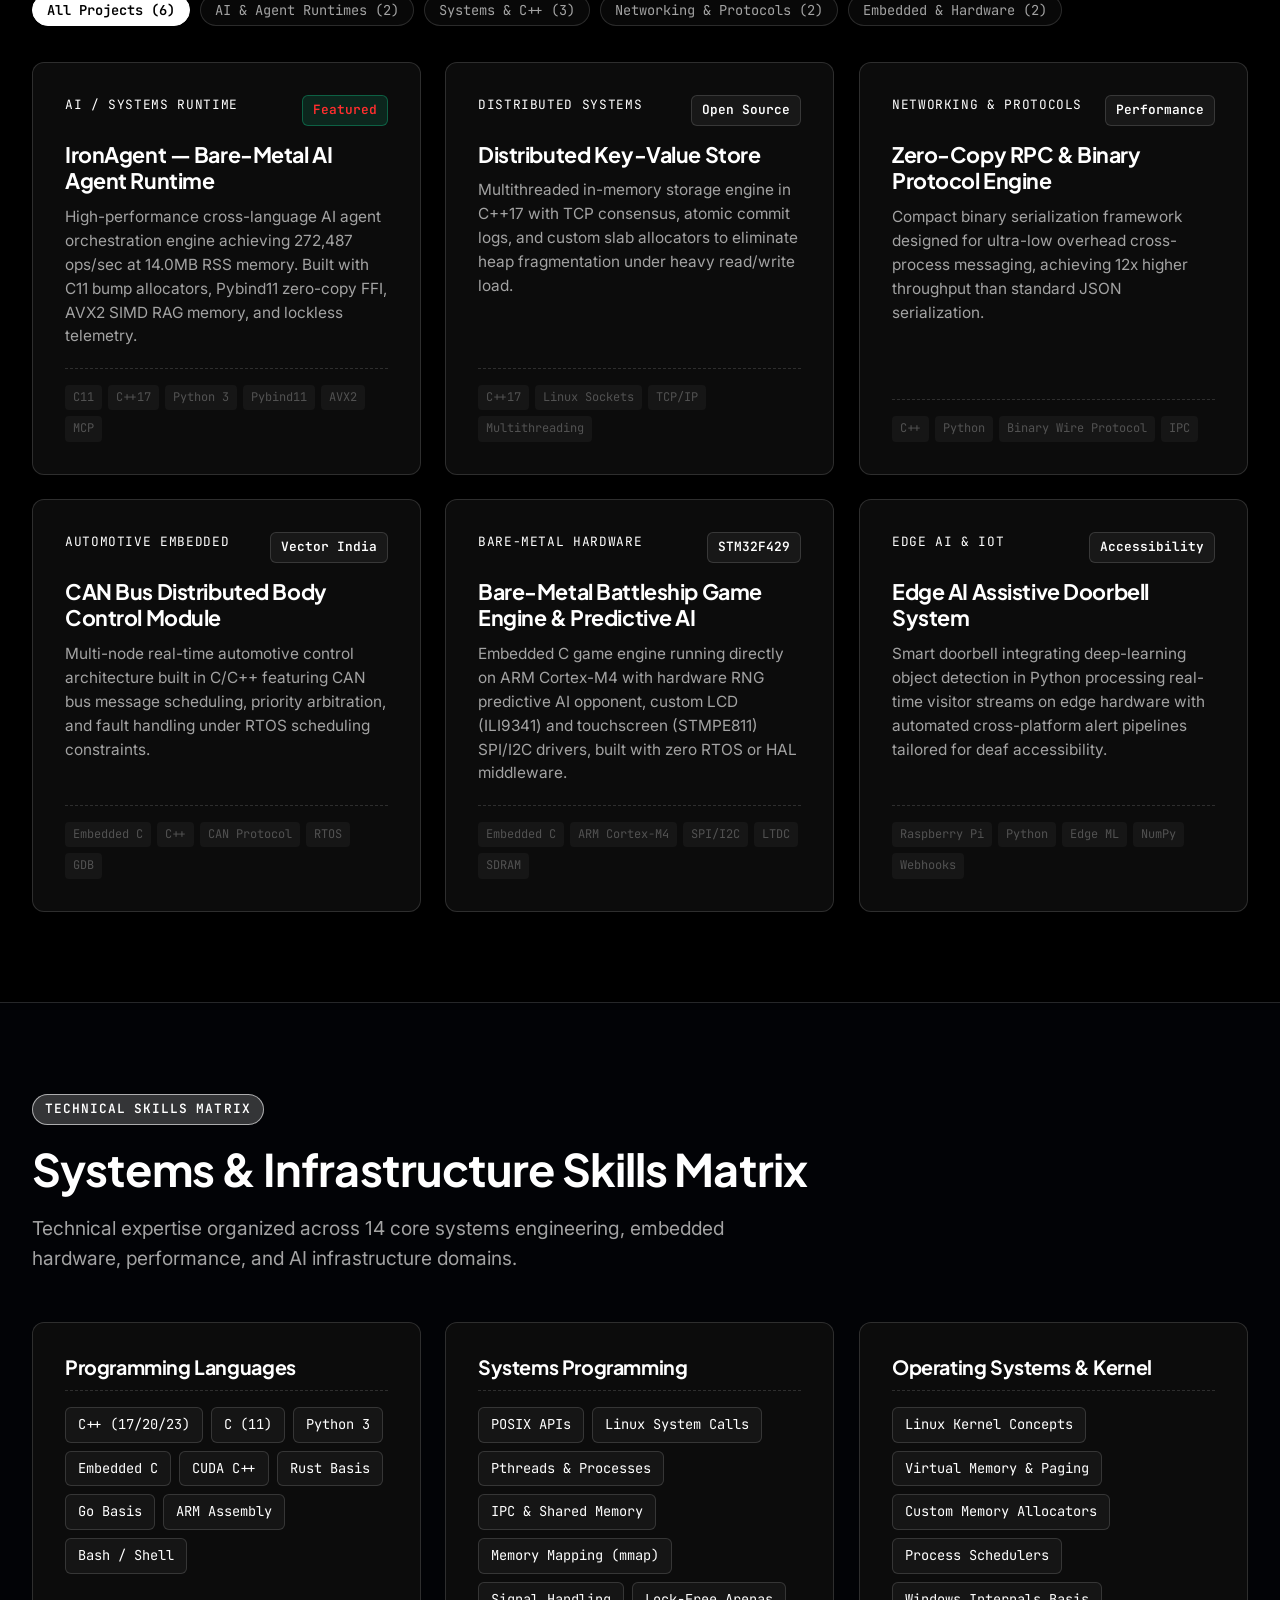
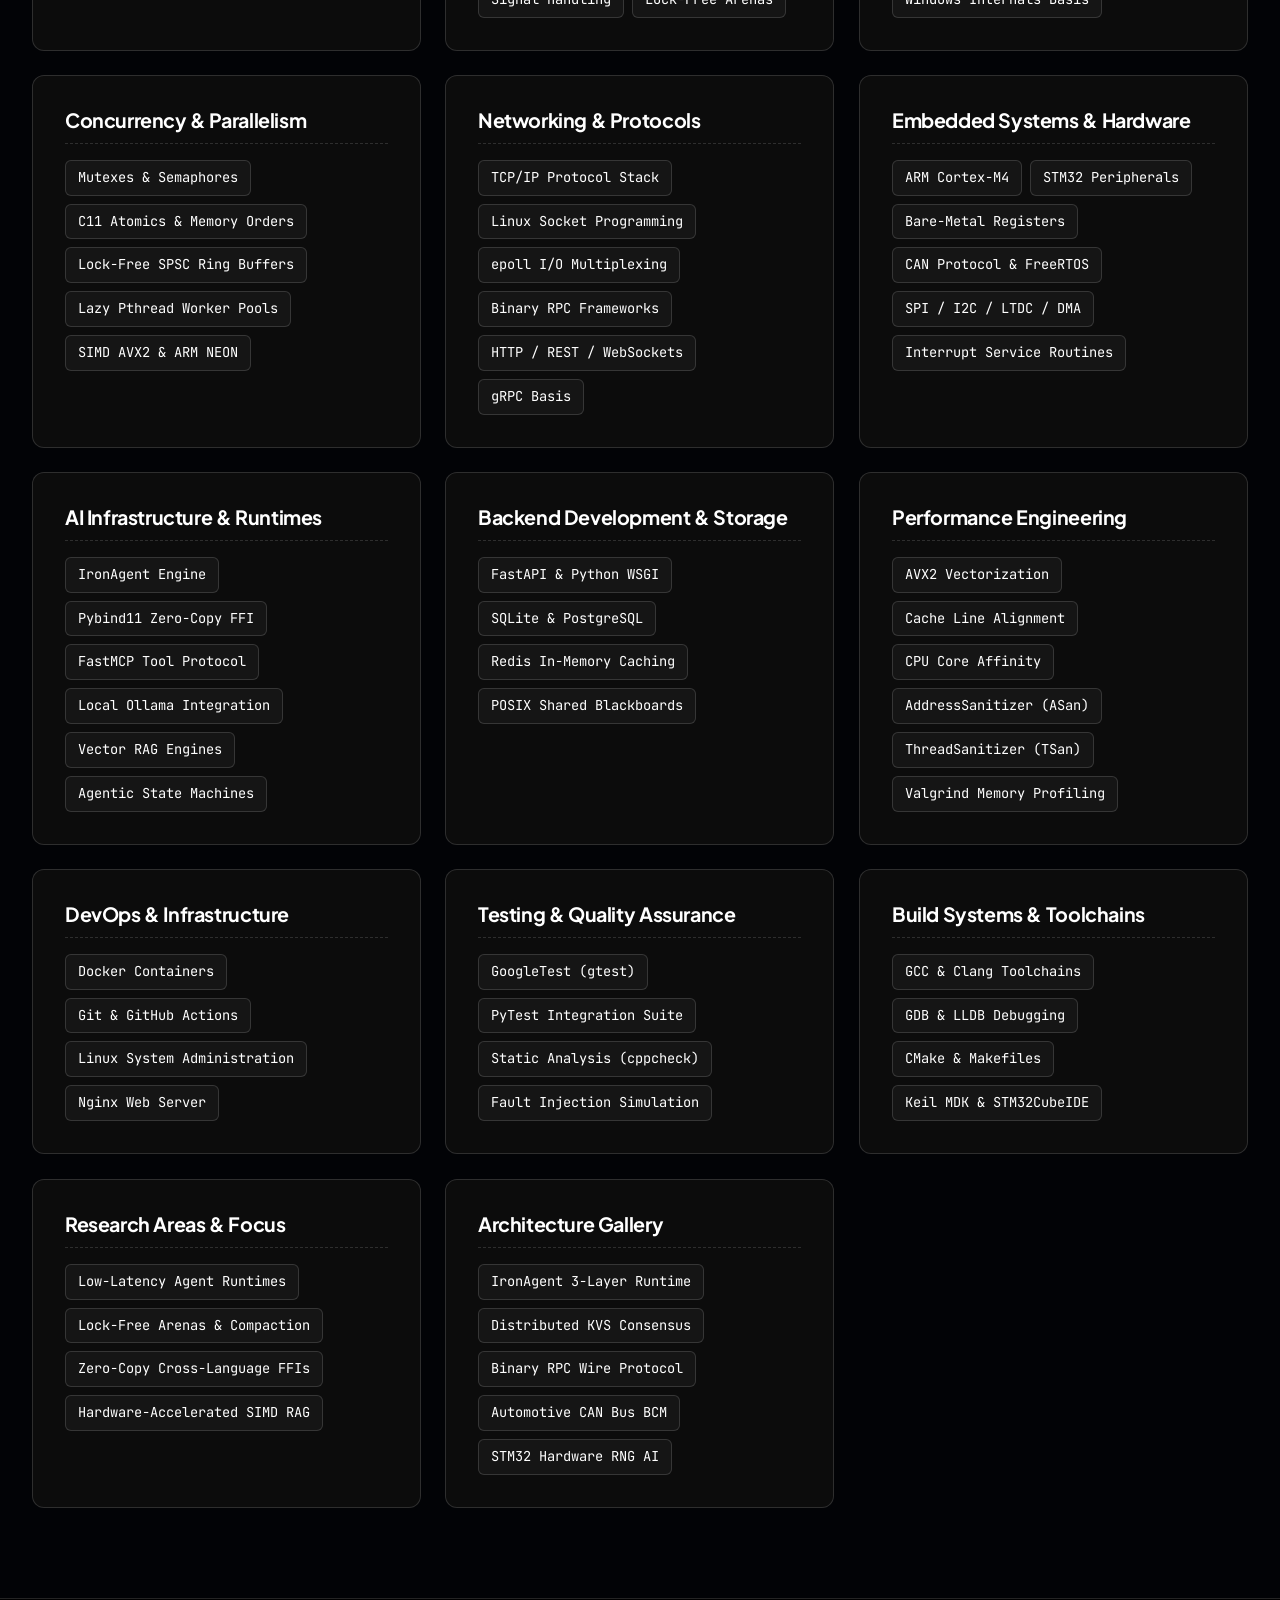
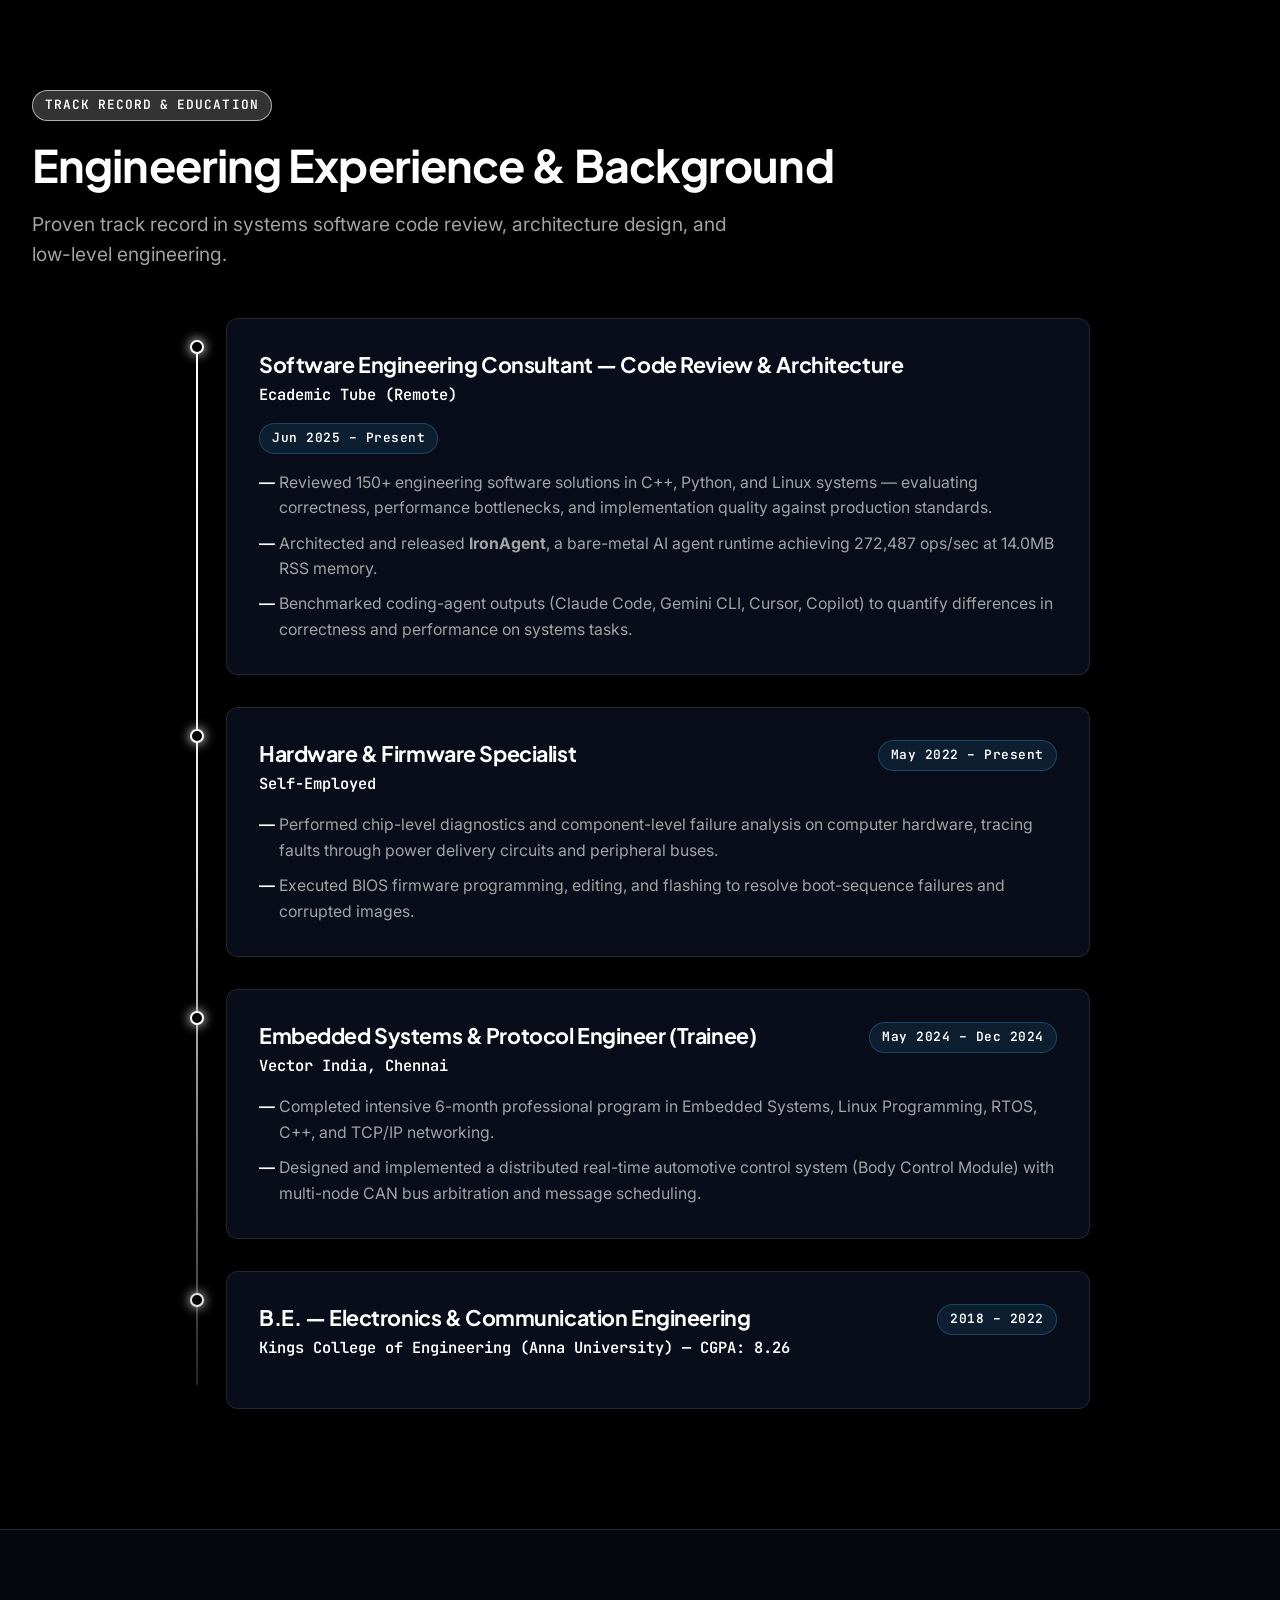
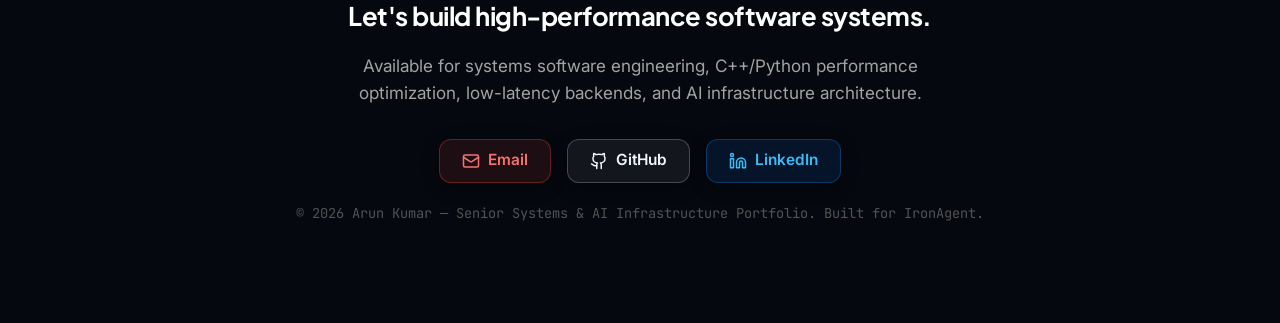
==== commit 545bd4fe: "feat: enhance portfolio UI, add responsive mobile drawer, assets, and target word hover effect outsi" ====
--- a/index.html
+++ b/index.html
@@ -3,11 +3,11 @@
 <head>
   <meta charset="UTF-8">
   <meta name="viewport" content="width=device-width, initial-scale=1.0">
-  <title>Arun Kumar — Senior Systems & AI Infrastructure Engineer</title>
+  <title>Portfolio</title>
   <meta name="description" content="World-class engineering portfolio of Arun Kumar — Senior Systems Software Engineer, AI Infrastructure Specialist, and Performance Engineer specializing in low-latency C++, Python, Linux OS internals, and bare-metal AI runtimes like IronAgent.">
   
   <!-- OpenGraph Metadata -->
-  <meta property="og:title" content="Arun Kumar - Senior Systems Software & AI Infrastructure Engineer">
+  <meta property="og:title" content="Proflio">
   <meta property="og:description" content="Engineering high-performance C++, Python, and Linux systems software - low-latency AI agent runtimes, multithreaded backends, AVX2 SIMD memory allocators, and embedded systems.">
   <meta property="og:type" content="website">
 
@@ -31,21 +31,25 @@
         <div class="logo-badge">AK</div>
         <div class="brand-text">
           <span class="brand-name">Arun Kumar</span>
-          <span class="brand-role">Systems & AI Infrastructure</span>
         </div>
       </a>
 
-      <ul class="nav-links" id="navLinks">
-        <li><a href="#hero" class="active">Summary</a></li>
-        <li><a href="#philosophy">Philosophy</a></li>
-        <li><a href="#ironagent">IronAgent</a></li>
-        <li><a href="#pipeline">Architecture</a></li>
-        <li><a href="#benchmarks">Benchmarks</a></li>
-        <li><a href="#projects">Case Studies</a></li>
-        <li><a href="#skills">Skills</a></li>
-        <li><a href="#experience">Track Record</a></li>
-      </ul>
-        <button class="mobile-toggle" id="mobileToggle" aria-label="Toggle Navigation">
+      <!-- Desktop Navigation Link List -->
+      <nav class="nav-desktop" aria-label="Main Desktop Navigation">
+        <ul class="nav-links" id="navLinks">
+          <li><a href="#hero" class="active">Summary</a></li>
+          <li><a href="#philosophy">Philosophy</a></li>
+          <li><a href="#ironagent">IronAgent</a></li>
+          <li><a href="#pipeline">Architecture</a></li>
+          <li><a href="#benchmarks">Benchmarks</a></li>
+          <li><a href="#projects">Case Studies</a></li>
+          <li><a href="#skills">Skills</a></li>
+          <li><a href="#experience">Track Record</a></li>
+        </ul>
+      </nav>
+
+      <!-- Header Actions: Desktop Buttons & Mobile Hamburger Button -->
+        <button class="mobile-toggle" id="mobileToggle" aria-label="Toggle Navigation Menu" aria-expanded="false" aria-controls="mobileDrawer">
           <span class="hamburger-box">
             <span class="hamburger-inner"></span>
           </span>
@@ -53,6 +57,51 @@
       </div>
     </div>
   </header>
+
+  <!-- Mobile Navigation Overlay & Slide-Out Drawer -->
+  <div class="mobile-overlay" id="mobileOverlay" aria-hidden="true"></div>
+  <aside class="mobile-drawer" id="mobileDrawer" aria-label="Mobile Navigation Menu" aria-hidden="true">
+    <div class="mobile-drawer-header">
+      <div class="brand-logo">
+        <div class="logo-badge">AK</div>
+        <div class="brand-text">
+          <span class="brand-name">Arun Kumar</span>
+          <span class="brand-role">Systems & AI Infrastructure</span>
+        </div>
+      </div>
+      <button class="mobile-drawer-close" id="mobileDrawerClose" aria-label="Close Navigation Menu">&times;</button>
+    </div>
+
+    <ul class="mobile-nav-links" id="mobileNavLinks">
+      <li><a href="#hero" class="mobile-nav-link active">Summary</a></li>
+      <li><a href="#philosophy" class="mobile-nav-link">Philosophy</a></li>
+      <li><a href="#ironagent" class="mobile-nav-link">IronAgent</a></li>
+      <li><a href="#pipeline" class="mobile-nav-link">Architecture</a></li>
+      <li><a href="#benchmarks" class="mobile-nav-link">Benchmarks</a></li>
+      <li><a href="#projects" class="mobile-nav-link">Case Studies</a></li>
+      <li><a href="#skills" class="mobile-nav-link">Skills</a></li>
+      <li><a href="#experience" class="mobile-nav-link">Track Record</a></li>
+    </ul>
+
+    <div class="mobile-drawer-actions">
+      <a href="https://github.com/ELARION12/arunkumar-git-sys" target="_blank" rel="noopener" class="btn btn-outline mobile-btn">
+        <svg class="btn-icon" width="18" height="18" viewBox="0 0 24 24" fill="none" stroke="currentColor" stroke-width="2" stroke-linecap="round" stroke-linejoin="round" aria-hidden="true">
+          <path d="M15 22v-4a4.8 4.8 0 0 0-1-3.5c3 0 6-2 6-5.5.08-1.25-.27-2.48-1-3.5.28-1.15.28-2.35 0-3.5 0 0-1 0-3 1.5-2.64-.5-5.36-.5-8 0C6 2 5 2 5 2c-.3 1.15-.3 2.35 0 3.5A5.403 5.403 0 0 0 4 9c0 3.5 3 5.5 6 5.5-.39.49-.68 1.05-.85 1.65-.17.6-.22 1.23-.15 1.85v4"></path>
+          <path d="M9 18c-4.51 2-5-2-7-2"></path>
+        </svg>
+        <span>GitHub Repository</span>
+      </a>
+      <a href="assets/resume.pdf" download="Arun_Kumar_Resume.pdf" class="btn btn-primary mobile-btn">
+        <svg class="btn-icon" width="18" height="18" viewBox="0 0 24 24" fill="none" stroke="currentColor" stroke-width="2" stroke-linecap="round" stroke-linejoin="round" aria-hidden="true">
+          <path d="M14.5 2H6a2 2 0 0 0-2 2v16a2 2 0 0 0 2 2h12a2 2 0 0 0 2-2V7.5L14.5 2z"></path>
+          <polyline points="14 2 14 8 20 8"></polyline>
+          <line x1="12" y1="18" x2="12" y2="12"></line>
+          <polyline points="9 15 12 18 15 15"></polyline>
+        </svg>
+        <span>Download Resume (PDF)</span>
+      </a>
+    </div>
+  </aside>
 
   <!-- Executive Summary / Hero Section -->
   <section class="hero-section" id="hero">
--- a/css/styles.css
+++ b/css/styles.css
@@ -5,28 +5,28 @@
    ========================================================================== */
 
 :root {
-  /* Obsidian Enterprise Palette */
-  --bg-dark: #05080e;
-  --bg-surface: #090d16;
-  --bg-card: rgba(14, 21, 36, 0.85);
-  --bg-card-hover: rgba(20, 28, 47, 0.95);
-  --bg-subtle: #19243a;
-  --bg-code: #070b12;
-
-  --border-subtle: rgba(255, 255, 255, 0.08);
-  --border-glow: rgba(56, 189, 248, 0.4);
-  --border-accent: rgba(99, 102, 241, 0.4);
-
-  --text-main: #f8fafc;
-  --text-muted: #94a3b8;
-  --text-dim: #64748b;
-
-  --cyan: #38bdf8;
-  --cyan-glow: rgba(56, 189, 248, 0.16);
-  --emerald: #10b981;
-  --emerald-glow: rgba(16, 185, 129, 0.16);
-  --violet: #818cf8;
-  --amber: #f59e0b;
+  /* Nothing OS Monochromatic Palette */
+  --bg-dark: #000000;
+  --bg-surface: #0a0a0a;
+  --bg-card: rgba(14, 14, 14, 0.92);
+  --bg-card-hover: rgba(24, 24, 24, 0.96);
+  --bg-subtle: #1c1c1c;
+  --bg-code: #050505;
+
+  --border-subtle: rgba(255, 255, 255, 0.14);
+  --border-glow: rgba(255, 255, 255, 0.6);
+  --border-accent: rgba(255, 46, 46, 0.6);
+
+  --text-main: #ffffff;
+  --text-muted: #a3a3a3;
+  --text-dim: #525252;
+
+  --cyan: #ffffff;
+  --cyan-glow: rgba(255, 255, 255, 0.2);
+  --emerald: #ff2e2e;
+  --emerald-glow: rgba(255, 46, 46, 0.25);
+  --violet: #e5e5e5;
+  --amber: #ff2e2e;
 
   /* Typography System */
   --font-sans: 'Inter', -apple-system, BlinkMacSystemFont, 'Segoe UI', Roboto, sans-serif;
@@ -88,13 +88,13 @@
   width: 100%;
   height: 100%;
   object-fit: cover;
-  opacity: 0.22;
-  filter: saturate(1.2) contrast(1.1);
+  opacity: 0.35;
+  filter: saturate(1.5) contrast(1.2) brightness(1.05);
   transform-origin: center center;
   transition: transform 0.1s linear, opacity 0.2s ease, filter 0.2s ease;
   will-change: transform, opacity, filter;
-  mask-image: linear-gradient(to bottom, rgba(0,0,0,1) 30%, rgba(0,0,0,0.6) 80%, rgba(0,0,0,0.2) 100%);
-  -webkit-mask-image: linear-gradient(to bottom, rgba(0,0,0,1) 30%, rgba(0,0,0,0.6) 80%, rgba(0,0,0,0.2) 100%);
+  mask-image: linear-gradient(to bottom, rgba(0,0,0,1) 45%, rgba(0,0,0,0.7) 80%, rgba(0,0,0,0.25) 100%);
+  -webkit-mask-image: linear-gradient(to bottom, rgba(0,0,0,1) 45%, rgba(0,0,0,0.7) 80%, rgba(0,0,0,0.25) 100%);
 }
 
 /* Global Background Canvas Mesh */
@@ -234,8 +234,8 @@
 .logo-badge {
   width: 38px;
   height: 38px;
-  background: linear-gradient(135deg, #0ea5e9, #6366f1);
-  color: #ffffff;
+  background: #ffffff;
+  color: #000000;
   border-radius: var(--radius-sm);
   display: flex;
   align-items: center;
@@ -244,8 +244,8 @@
   font-size: 0.85rem;
   font-weight: 700;
   letter-spacing: 0.05em;
-  box-shadow: 0 0 16px rgba(14, 165, 233, 0.35);
-  border: 1px solid rgba(255, 255, 255, 0.2);
+  box-shadow: 0 0 16px rgba(255, 255, 255, 0.4), 0 0 8px rgba(255, 46, 46, 0.6);
+  border: 1px solid #ffffff;
   flex-shrink: 0;
 }
 
@@ -405,18 +405,191 @@
   display: none;
   background: rgba(255, 255, 255, 0.04);
   border: 1px solid var(--border-subtle);
-  color: var(--text-main);
-  font-size: 1.25rem;
-  padding: 6px 12px;
   border-radius: var(--radius-sm);
+  padding: 8px 10px;
   cursor: pointer;
   transition: all var(--transition-fast);
+  z-index: 102;
 }
 
 .mobile-toggle:hover {
   background: rgba(255, 255, 255, 0.08);
   border-color: var(--cyan);
+}
+
+.hamburger-box {
+  width: 22px;
+  height: 16px;
+  display: flex;
+  flex-direction: column;
+  justify-content: space-between;
+  position: relative;
+}
+
+.hamburger-inner,
+.hamburger-inner::before,
+.hamburger-inner::after {
+  width: 22px;
+  height: 2px;
+  background-color: var(--text-main);
+  border-radius: 2px;
+  transition: transform 0.25s cubic-bezier(0.16, 1, 0.3, 1), opacity 0.25s ease, background-color 0.25s ease;
+  display: block;
+}
+
+.hamburger-inner {
+  position: absolute;
+  top: 50%;
+  transform: translateY(-50%);
+}
+
+.hamburger-inner::before {
+  content: "";
+  position: absolute;
+  top: -7px;
+  left: 0;
+}
+
+.hamburger-inner::after {
+  content: "";
+  position: absolute;
+  top: 7px;
+  left: 0;
+}
+
+/* Animated Hamburger Transform to X */
+.mobile-toggle.active .hamburger-inner {
+  background-color: transparent;
+}
+
+.mobile-toggle.active .hamburger-inner::before {
+  transform: translateY(7px) rotate(45deg);
+  background-color: var(--cyan);
+}
+
+.mobile-toggle.active .hamburger-inner::after {
+  transform: translateY(-7px) rotate(-45deg);
+  background-color: var(--cyan);
+}
+
+/* Mobile Overlay Backdrop */
+.mobile-overlay {
+  position: fixed;
+  inset: 0;
+  background: rgba(5, 8, 14, 0.75);
+  backdrop-filter: blur(10px);
+  -webkit-backdrop-filter: blur(10px);
+  z-index: 190;
+  opacity: 0;
+  pointer-events: none;
+  transition: opacity 0.3s ease;
+}
+
+.mobile-overlay.active {
+  opacity: 1;
+  pointer-events: auto;
+}
+
+/* Mobile Slide-Out Navigation Drawer */
+.mobile-drawer {
+  position: fixed;
+  top: 0;
+  right: 0;
+  bottom: 0;
+  width: min(340px, 85vw);
+  background: rgba(9, 13, 22, 0.96);
+  backdrop-filter: blur(24px) saturate(180%);
+  -webkit-backdrop-filter: blur(24px) saturate(180%);
+  border-left: 1px solid var(--border-subtle);
+  box-shadow: -10px 0 40px rgba(0, 0, 0, 0.85);
+  z-index: 200;
+  transform: translateX(100%);
+  transition: transform 0.35s cubic-bezier(0.16, 1, 0.3, 1);
+  display: flex;
+  flex-direction: column;
+  padding: 24px 20px;
+  overflow-y: auto;
+}
+
+.mobile-drawer.active {
+  transform: translateX(0);
+}
+
+.mobile-drawer-header {
+  display: flex;
+  align-items: center;
+  justify-content: space-between;
+  padding-bottom: 20px;
+  border-bottom: 1px solid var(--border-subtle);
+  margin-bottom: 20px;
+}
+
+.mobile-drawer-close {
+  background: rgba(255, 255, 255, 0.05);
+  border: 1px solid var(--border-subtle);
+  color: var(--text-muted);
+  width: 36px;
+  height: 36px;
+  border-radius: var(--radius-sm);
+  font-size: 1.5rem;
+  line-height: 1;
+  display: flex;
+  align-items: center;
+  justify-content: center;
+  cursor: pointer;
+  transition: all var(--transition-fast);
+}
+
+.mobile-drawer-close:hover {
+  background: rgba(255, 255, 255, 0.1);
   color: var(--cyan);
+  border-color: var(--cyan);
+}
+
+.mobile-nav-links {
+  list-style: none;
+  margin: 0;
+  padding: 0;
+  display: flex;
+  flex-direction: column;
+  gap: 8px;
+  flex: 1;
+}
+
+.mobile-nav-link {
+  display: flex;
+  align-items: center;
+  padding: 12px 16px;
+  font-size: 0.95rem;
+  font-weight: 500;
+  color: var(--text-muted);
+  border-radius: var(--radius-sm);
+  background: rgba(255, 255, 255, 0.02);
+  border: 1px solid rgba(255, 255, 255, 0.04);
+  transition: all var(--transition-fast);
+  text-decoration: none;
+}
+
+.mobile-nav-link:hover, .mobile-nav-link.active {
+  color: #ffffff;
+  background: rgba(56, 189, 248, 0.12);
+  border-color: var(--border-glow);
+}
+
+.mobile-drawer-actions {
+  display: flex;
+  flex-direction: column;
+  gap: 10px;
+  margin-top: 24px;
+  padding-top: 20px;
+  border-top: 1px solid var(--border-subtle);
+}
+
+.mobile-btn {
+  width: 100%;
+  justify-content: center;
+  height: 42px;
+  font-size: 0.85rem;
 }
 
 /* Executive Hero Section */
@@ -893,17 +1066,27 @@
 
 .arch-tabs {
   display: flex;
-  gap: 8px;
-  margin-bottom: 24px;
-  overflow-x: auto;
-  padding-bottom: 8px;
-  -webkit-overflow-scrolling: touch;
+  flex-wrap: wrap;
+  gap: 10px;
+  justify-content: center;
+  align-items: stretch;
+  margin-bottom: 28px;
+  overflow: hidden;
+  scrollbar-width: none;
+  -ms-overflow-style: none;
+}
+
+.arch-tabs::-webkit-scrollbar {
+  display: none;
 }
 
 .arch-tab {
+  flex: 1 1 auto;
+  min-width: 170px;
+  text-align: center;
   font-family: var(--font-mono);
   font-size: 0.85rem;
-  padding: 10px 18px;
+  padding: 11px 18px;
   border-radius: var(--radius-sm);
   background: rgba(255, 255, 255, 0.03);
   border: 1px solid var(--border-subtle);
@@ -917,6 +1100,7 @@
   background: var(--bg-surface);
   border-color: var(--cyan);
   color: var(--cyan);
+  box-shadow: 0 0 14px var(--cyan-glow);
 }
 
 /* Performance Benchmarks Visualizer */
@@ -1501,6 +1685,20 @@
   transform: translateY(-3px);
 }
 
+.btn-resume {
+  background: rgba(16, 185, 129, 0.12);
+  color: #34d399;
+  border: 1px solid rgba(16, 185, 129, 0.4);
+}
+
+.btn-resume:hover {
+  background: linear-gradient(135deg, #10b981, #059669);
+  color: #ffffff;
+  border-color: #10b981;
+  box-shadow: 0 6px 22px rgba(16, 185, 129, 0.5);
+  transform: translateY(-3px);
+}
+
 .copyright {
   font-family: var(--font-mono);
   font-size: 0.8rem;
@@ -1508,45 +1706,10 @@
 }
 
 /* Mobile & Medium Screen Responsive Optimizations */
-@media (max-width: 1024px) {
-  .nav-links {
-    display: none;
-  }
-  
-  .nav-links.active {
-    display: flex;
-    flex-direction: column;
-    position: fixed;
-    top: 70px;
-    left: 0;
-    right: 0;
-    background: rgba(5, 8, 14, 0.96);
-    backdrop-filter: blur(20px) saturate(180%);
-    -webkit-backdrop-filter: blur(20px) saturate(180%);
-    padding: 24px 32px;
-    border-bottom: 1px solid var(--border-subtle);
-    gap: 12px;
-    align-items: stretch;
-    z-index: 99;
-    box-shadow: 0 20px 40px rgba(0, 0, 0, 0.85);
-  }
-
-  .nav-links.active a {
-    padding: 10px 16px;
-    font-size: 0.9rem;
-    border-radius: var(--radius-sm);
-    background: rgba(255, 255, 255, 0.02);
-    border: 1px solid rgba(255, 255, 255, 0.05);
-  }
-
-  .nav-links.active a::after {
-    display: none;
-  }
-
-  .nav-links.active a:hover, .nav-links.active a.active {
-    background: rgba(56, 189, 248, 0.1);
-    border-color: var(--border-glow);
-    color: var(--cyan);
+@media (max-width: 960px) {
+  .nav-desktop,
+  .desktop-only {
+    display: none !important;
   }
 
   .mobile-toggle {
@@ -1673,3 +1836,81 @@
     padding: 20px 16px;
   }
 }
+
+/* High-Tech Custom Cyber Cursor */
+.custom-cursor-dot,
+.custom-cursor-ring {
+  position: fixed;
+  top: 0;
+  left: 0;
+  pointer-events: none;
+  border-radius: 50%;
+  z-index: 9999;
+  will-change: transform;
+}
+
+.custom-cursor-dot {
+  width: 8px;
+  height: 8px;
+  margin-top: -4px;
+  margin-left: -4px;
+  background: #ff2e2e;
+  box-shadow: 0 0 10px #ff2e2e, 0 0 20px #ff2e2e;
+  transition: background-color 0.2s ease, width 0.2s ease, height 0.2s ease;
+}
+
+.custom-cursor-ring {
+  width: 38px;
+  height: 38px;
+  margin-top: -19px;
+  margin-left: -19px;
+  border: 1.5px solid rgba(255, 255, 255, 0.6);
+  background: rgba(255, 255, 255, 0.03);
+  box-shadow: 0 0 15px rgba(255, 255, 255, 0.3), inset 0 0 10px rgba(255, 255, 255, 0.1);
+  backdrop-filter: blur(1px);
+  -webkit-backdrop-filter: blur(1px);
+  transition: border-color 0.2s ease, background-color 0.2s ease, box-shadow 0.2s ease, width 0.2s ease, height 0.2s ease, margin 0.2s ease;
+}
+
+/* Hovering Active State */
+.custom-cursor-dot.hovering {
+  background: #ffffff;
+  box-shadow: 0 0 14px #ffffff, 0 0 24px #ff2e2e;
+}
+
+.custom-cursor-ring.hovering {
+  width: 54px;
+  height: 54px;
+  margin-top: -27px;
+  margin-left: -27px;
+  border-color: #ff2e2e;
+  background: rgba(255, 46, 46, 0.12);
+  box-shadow: 0 0 25px rgba(255, 46, 46, 0.5);
+}
+
+/* Clicking Pulse State */
+.custom-cursor-ring.clicking {
+  border-color: #ff2e2e;
+  background: rgba(255, 46, 46, 0.3);
+  box-shadow: 0 0 30px #ff2e2e;
+}
+
+@media (hover: none) and (pointer: coarse) {
+  .custom-cursor-dot,
+  .custom-cursor-ring {
+    display: none !important;
+  }
+}
+
+/* Interactive Word Cursor Pointing & Color Change */
+.word-hover {
+  display: inline-block;
+  transition: color 0.18s cubic-bezier(0.16, 1, 0.3, 1), transform 0.18s cubic-bezier(0.16, 1, 0.3, 1), text-shadow 0.18s cubic-bezier(0.16, 1, 0.3, 1);
+  cursor: default;
+}
+
+.word-hover:hover {
+  color: var(--cyan) !important;
+  text-shadow: 0 0 12px var(--cyan-glow), 0 0 22px var(--cyan);
+  transform: translateY(-2px) scale(1.04);
+}
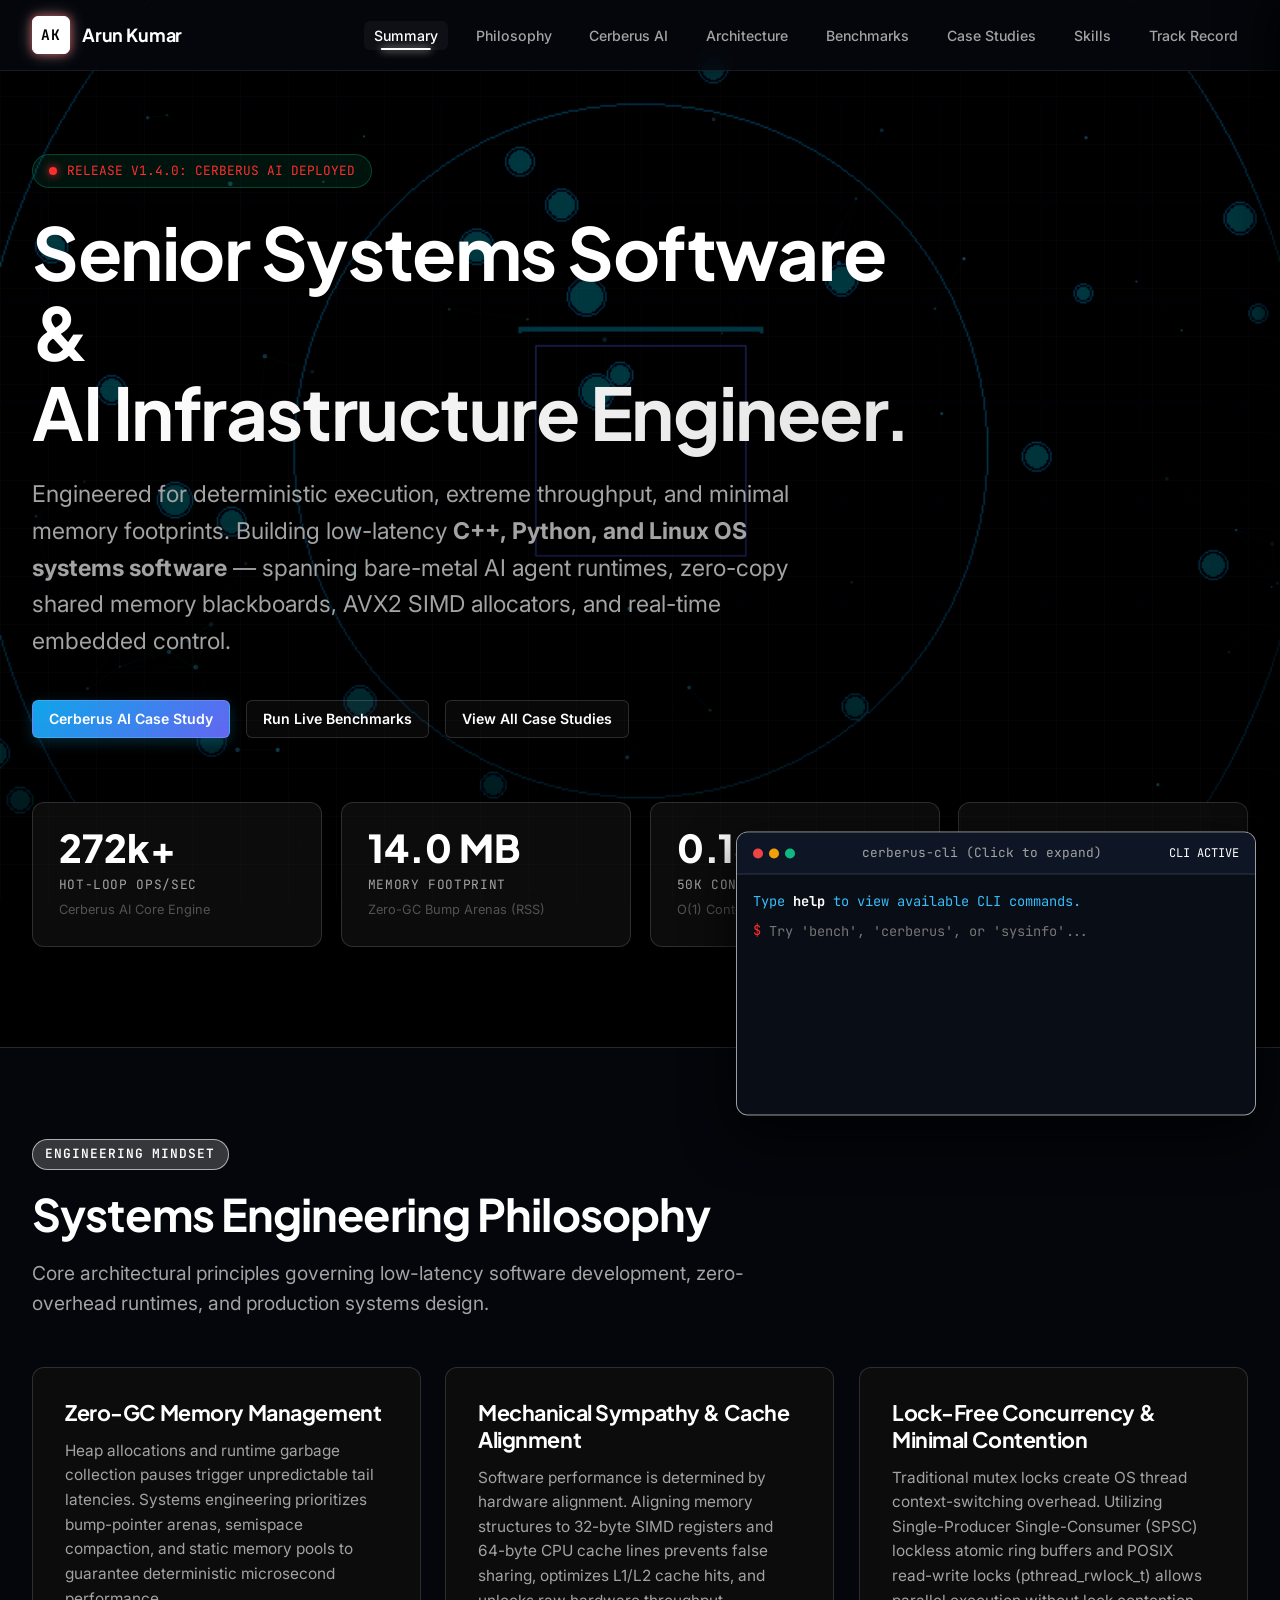
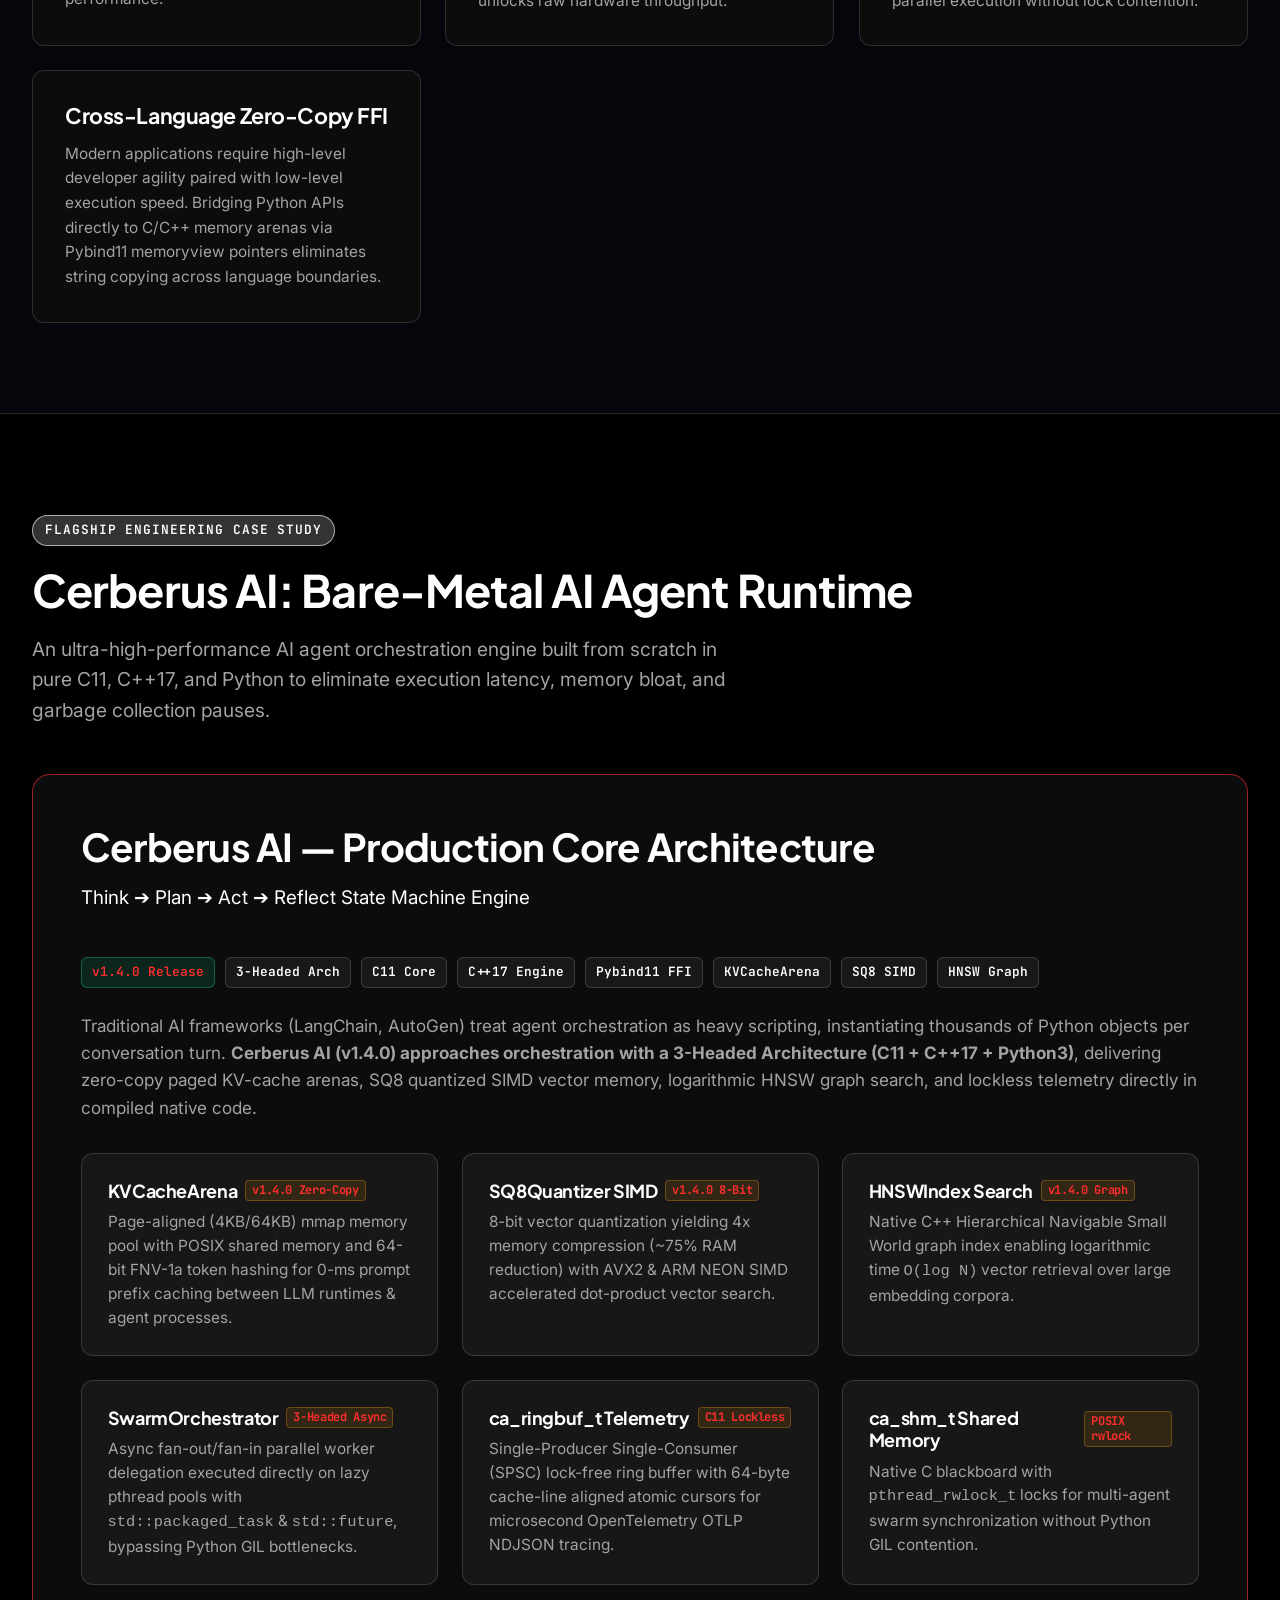
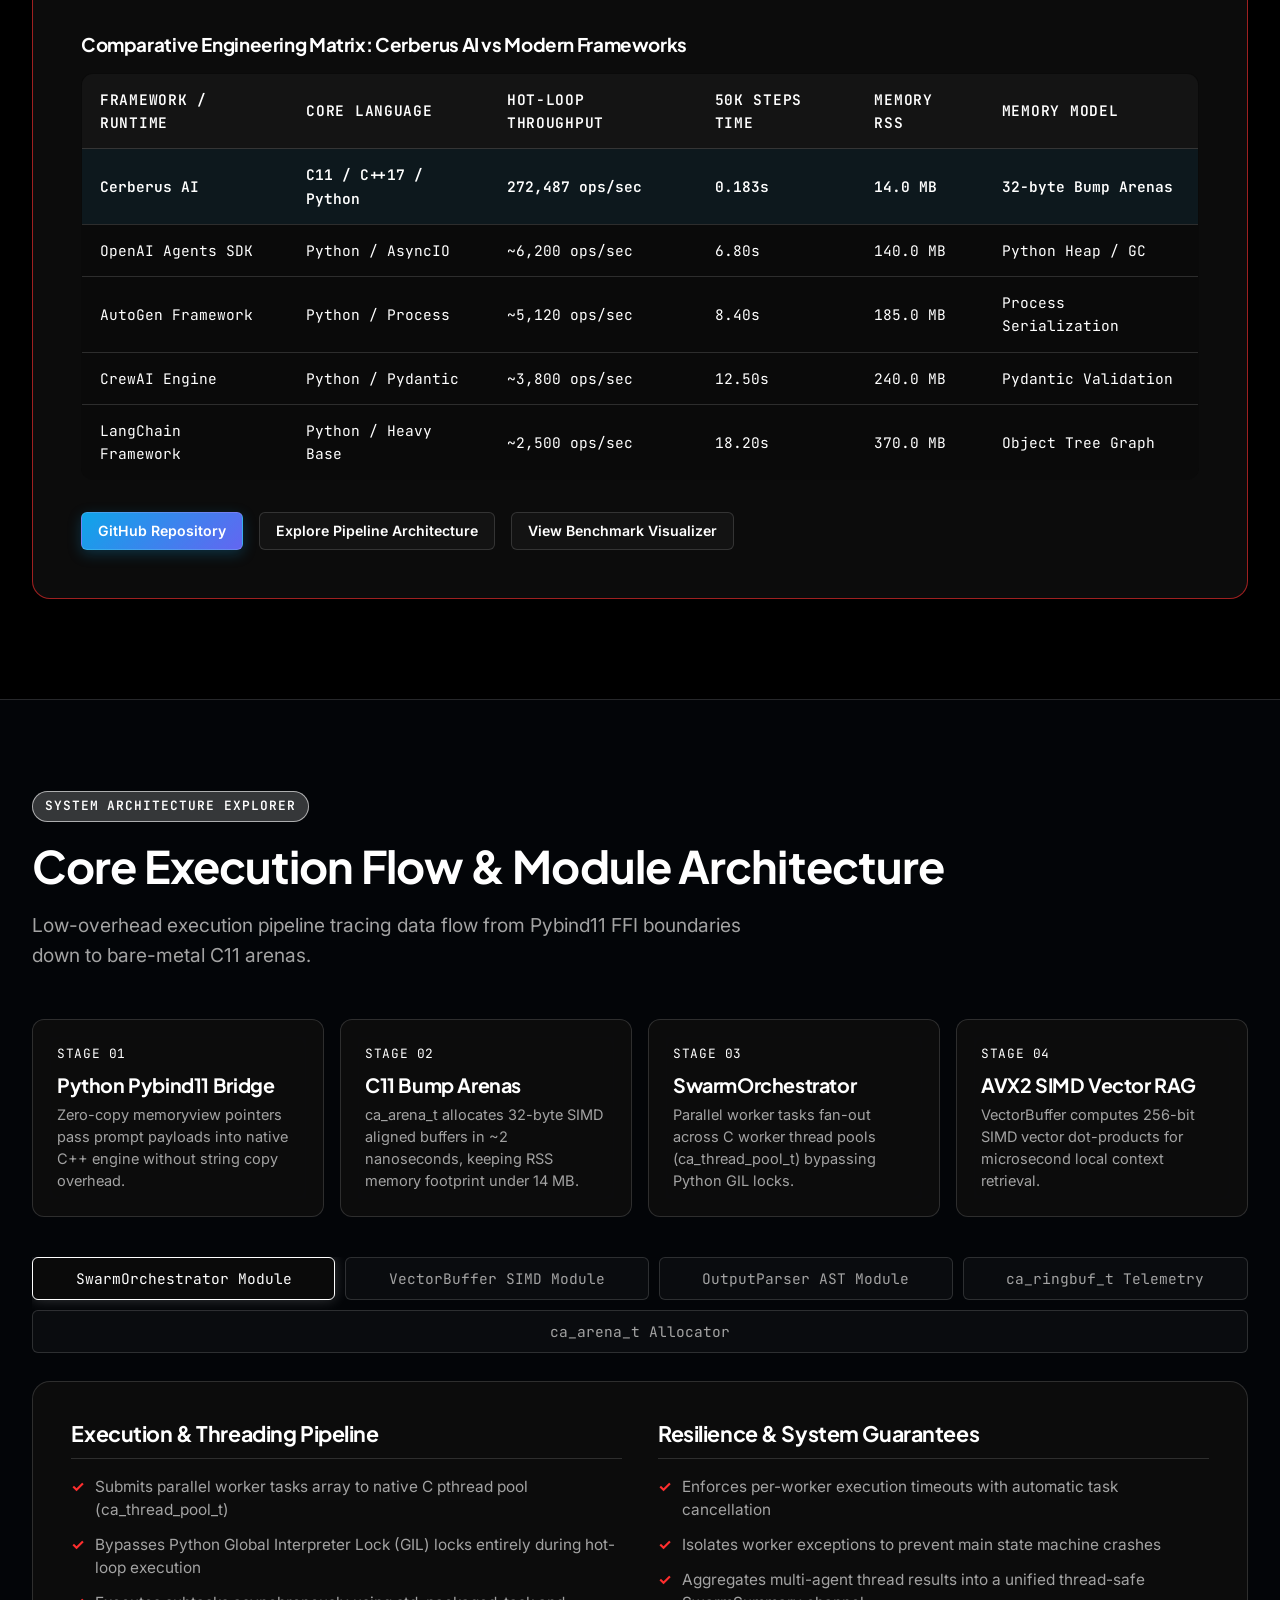
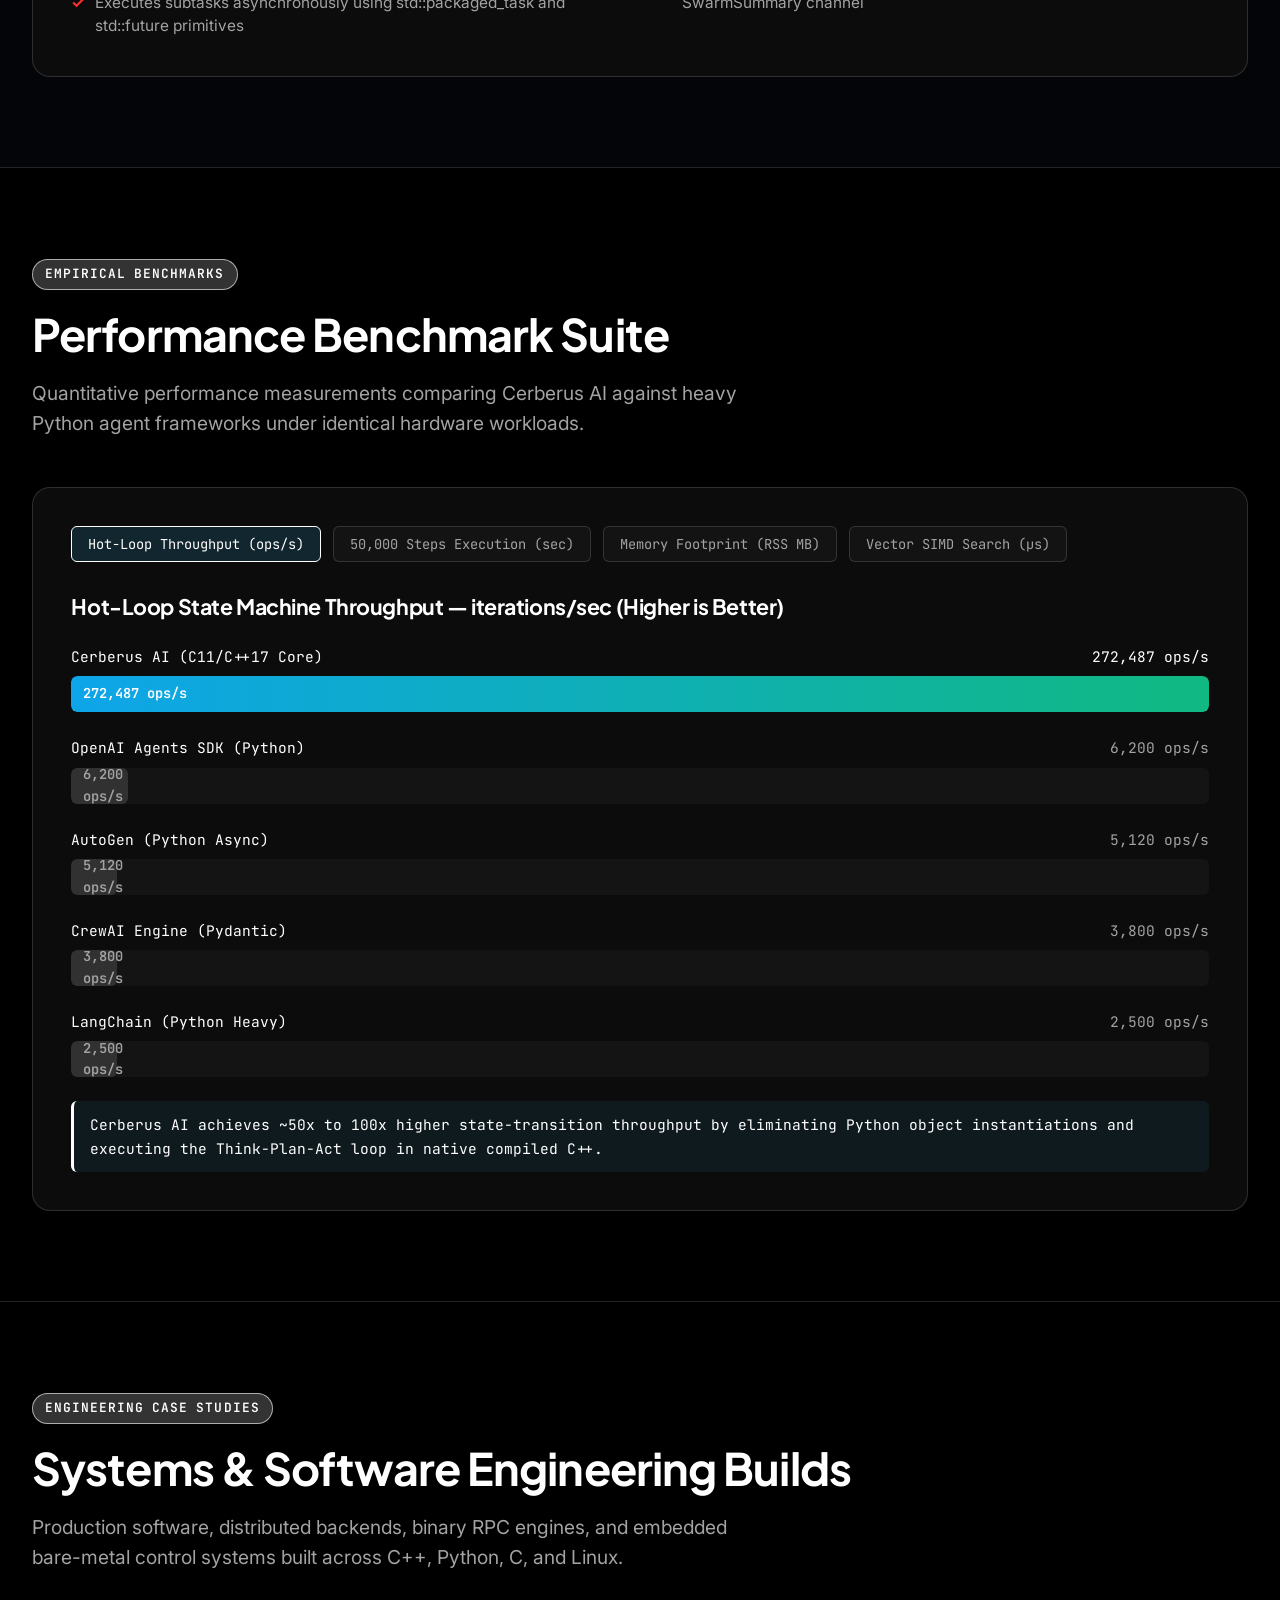
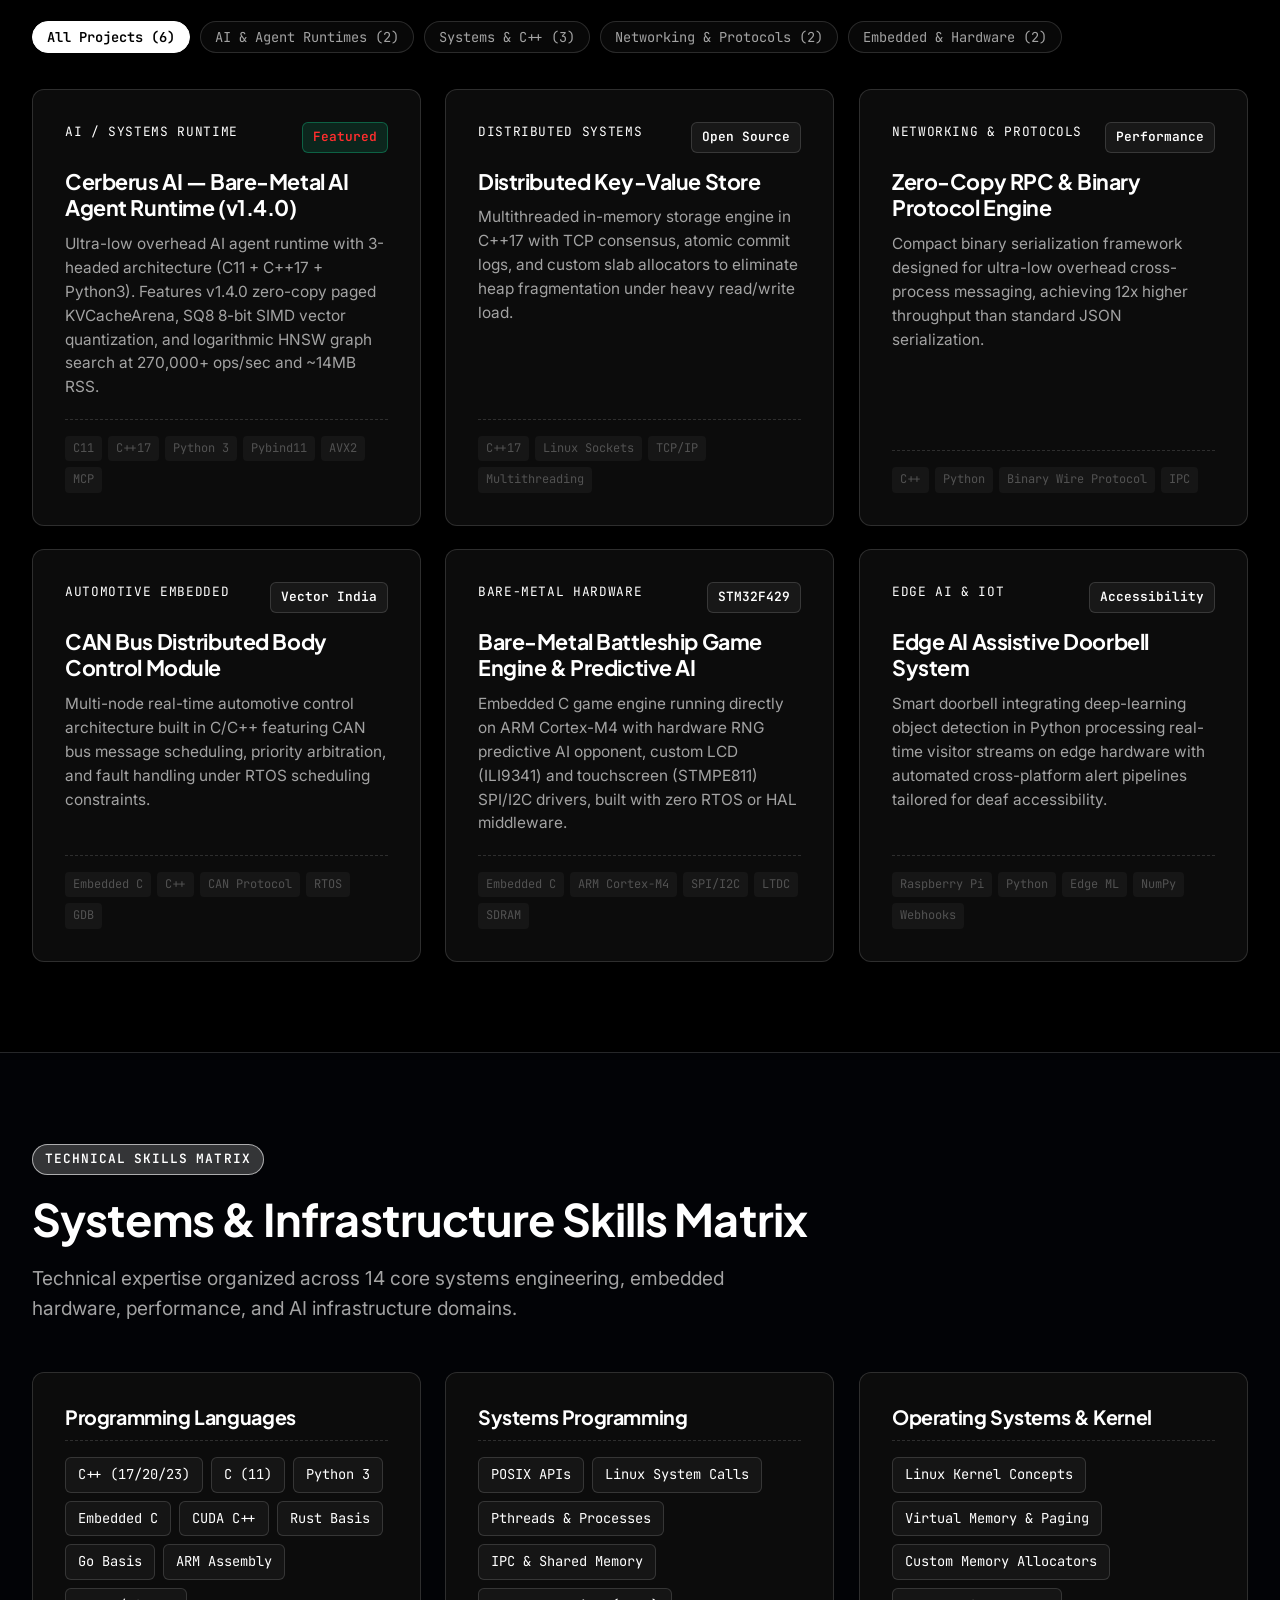
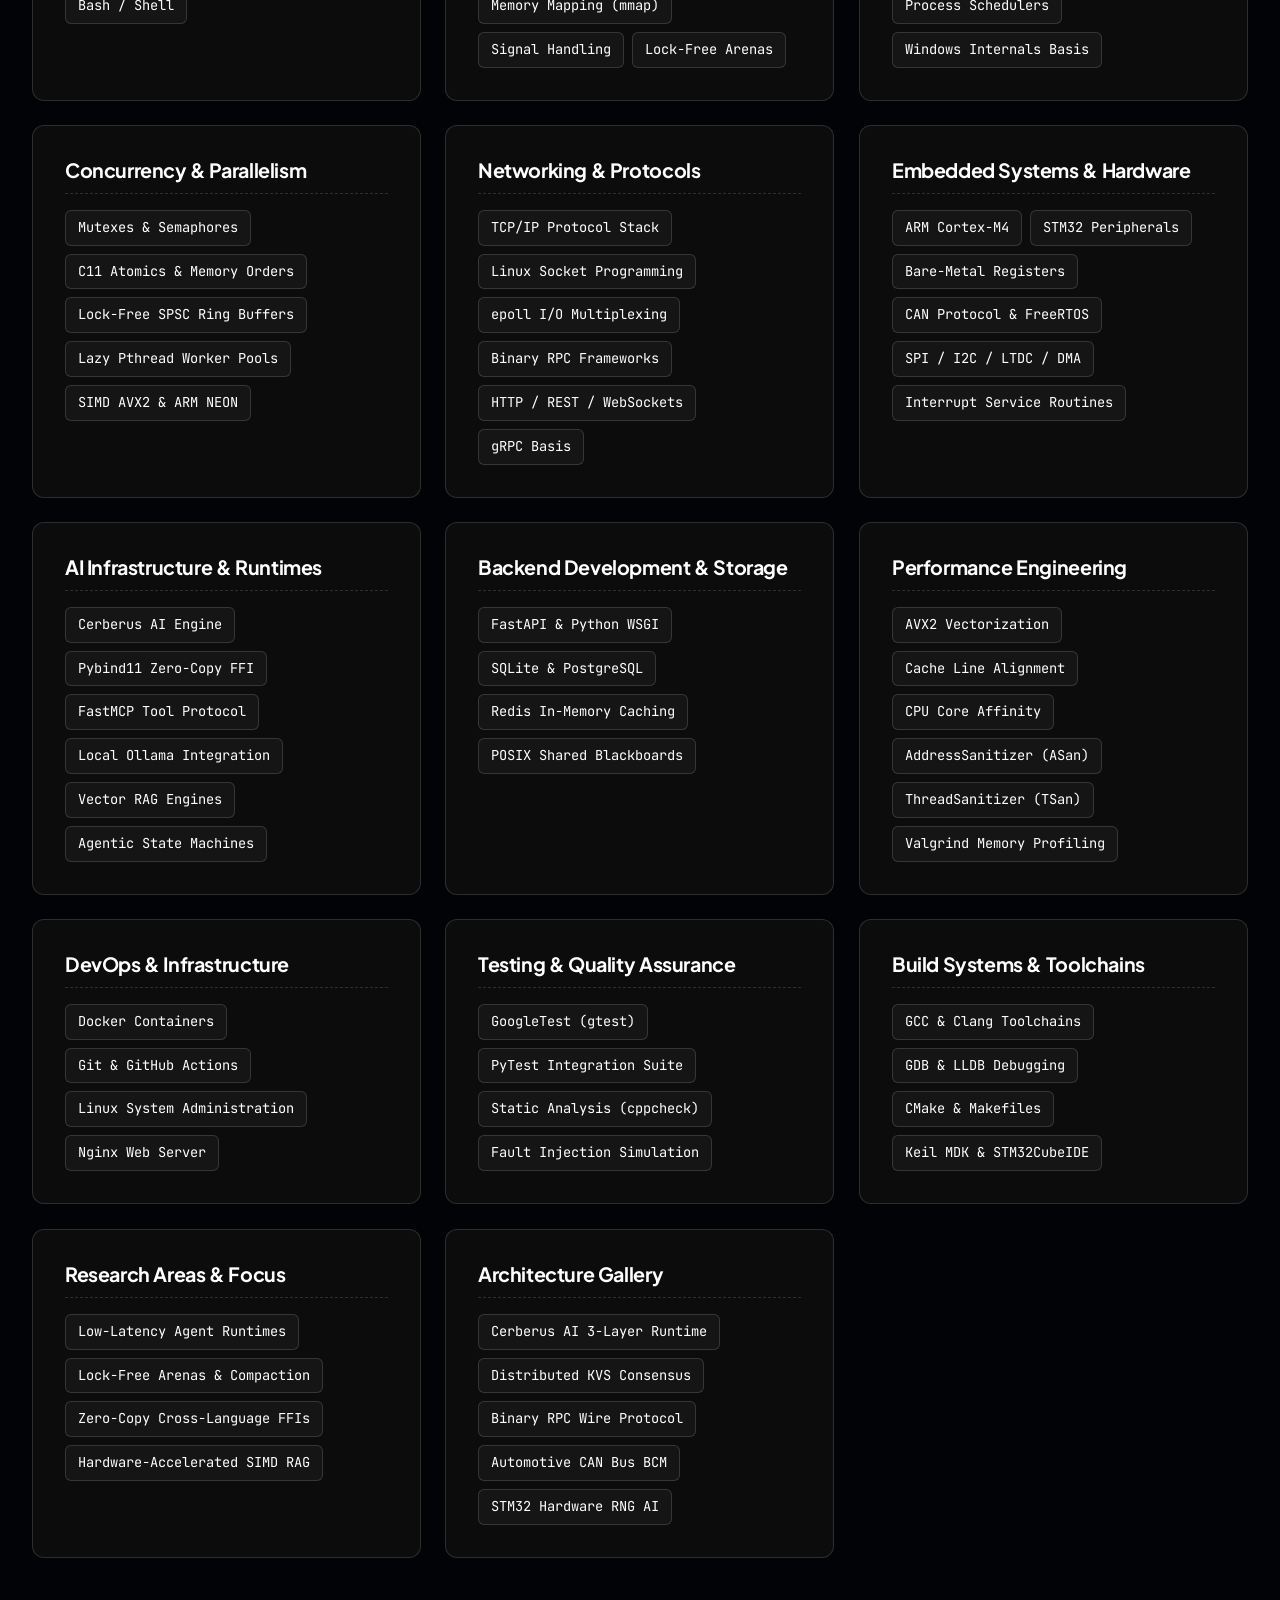
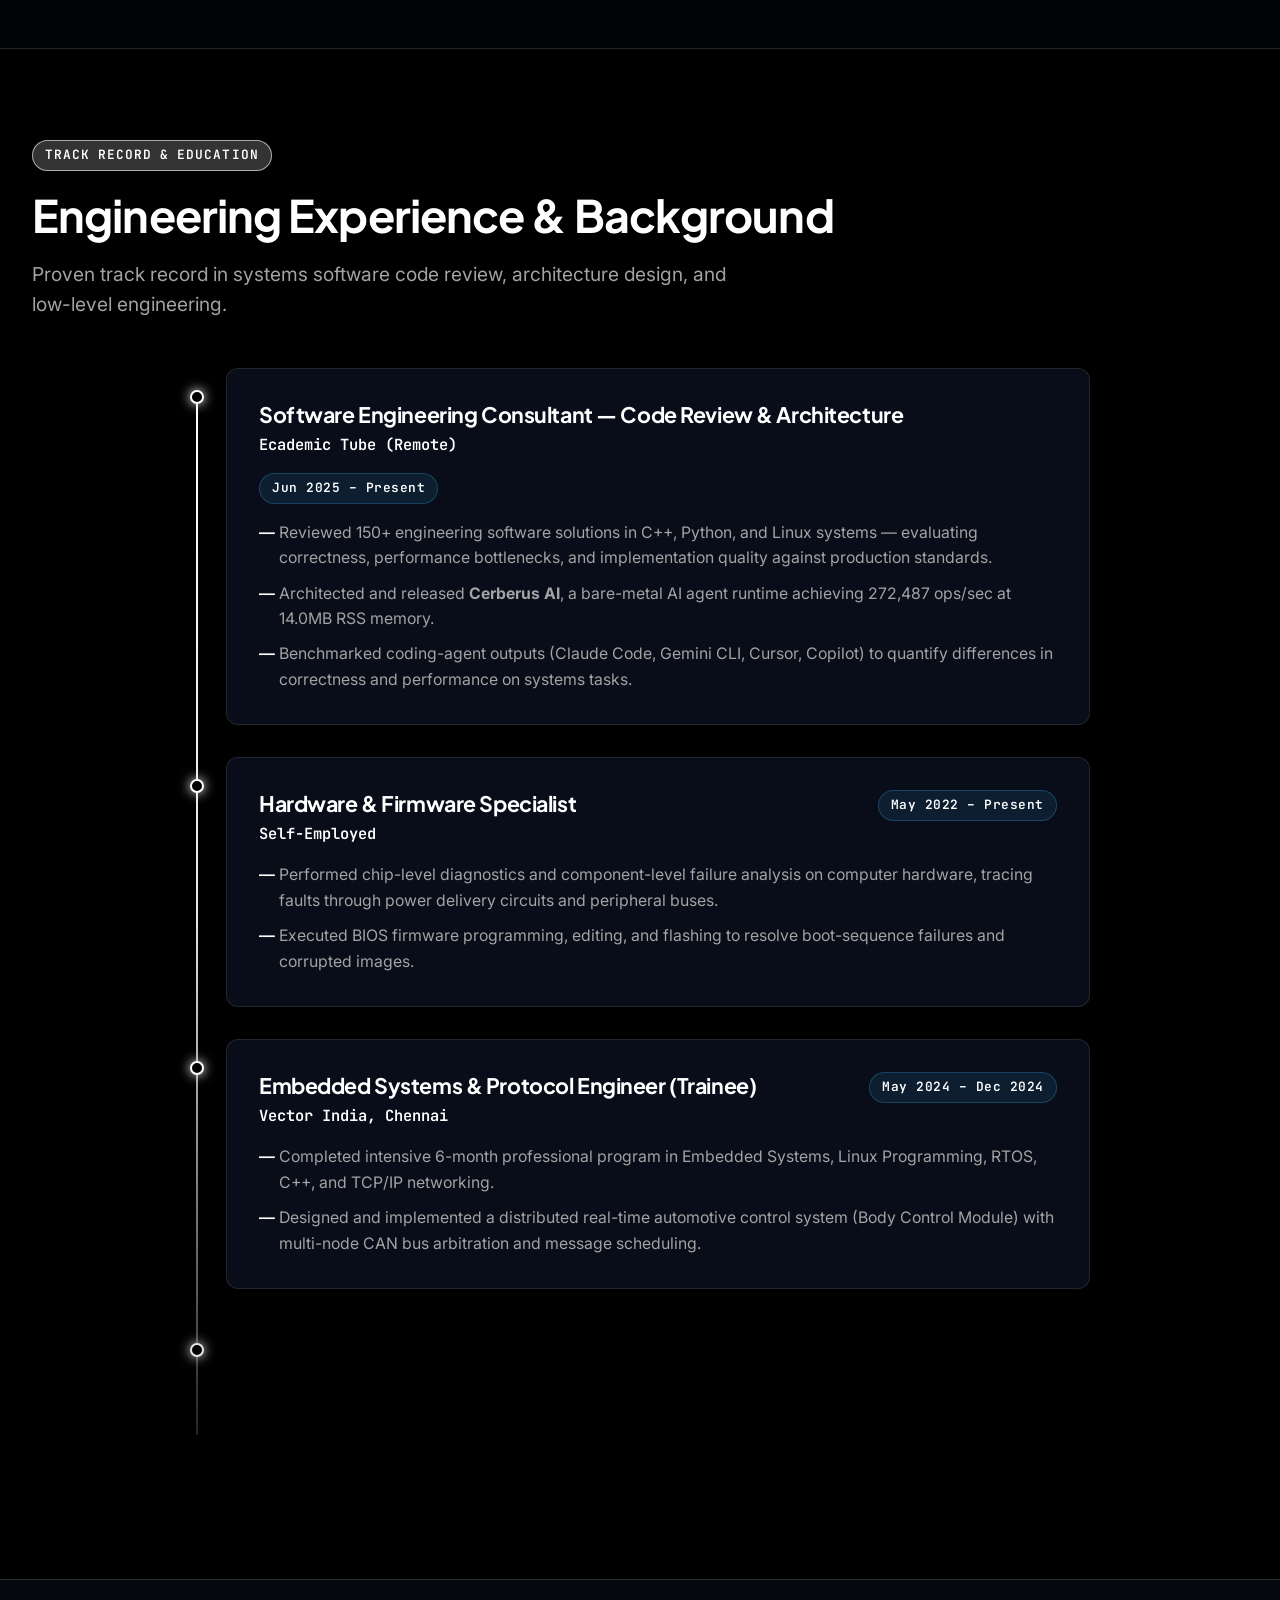
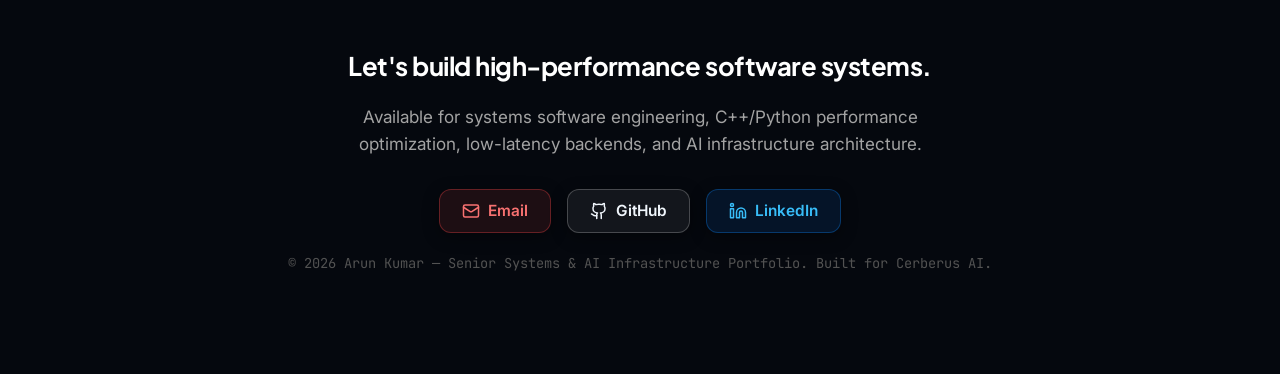
==== commit 93aa49f6: "chore: optimize rendering performance, fix cursor lag, and rebrand to Cerberus AI v1.4.0" ====
--- a/index.html
+++ b/index.html
@@ -4,7 +4,7 @@
   <meta charset="UTF-8">
   <meta name="viewport" content="width=device-width, initial-scale=1.0">
   <title>Portfolio</title>
-  <meta name="description" content="World-class engineering portfolio of Arun Kumar — Senior Systems Software Engineer, AI Infrastructure Specialist, and Performance Engineer specializing in low-latency C++, Python, Linux OS internals, and bare-metal AI runtimes like IronAgent.">
+  <meta name="description" content="World-class engineering portfolio of Arun Kumar — Senior Systems Software Engineer, AI Infrastructure Specialist, and Performance Engineer specializing in low-latency C++, Python, Linux OS internals, and bare-metal AI runtimes like Cerberus AI.">
   
   <!-- OpenGraph Metadata -->
   <meta property="og:title" content="Proflio">
@@ -39,7 +39,7 @@
         <ul class="nav-links" id="navLinks">
           <li><a href="#hero" class="active">Summary</a></li>
           <li><a href="#philosophy">Philosophy</a></li>
-          <li><a href="#ironagent">IronAgent</a></li>
+          <li><a href="#cerberus-ai">Cerberus AI</a></li>
           <li><a href="#pipeline">Architecture</a></li>
           <li><a href="#benchmarks">Benchmarks</a></li>
           <li><a href="#projects">Case Studies</a></li>
@@ -48,13 +48,11 @@
         </ul>
       </nav>
 
-      <!-- Header Actions: Desktop Buttons & Mobile Hamburger Button -->
         <button class="mobile-toggle" id="mobileToggle" aria-label="Toggle Navigation Menu" aria-expanded="false" aria-controls="mobileDrawer">
           <span class="hamburger-box">
             <span class="hamburger-inner"></span>
           </span>
         </button>
-      </div>
     </div>
   </header>
 
@@ -75,7 +73,7 @@
     <ul class="mobile-nav-links" id="mobileNavLinks">
       <li><a href="#hero" class="mobile-nav-link active">Summary</a></li>
       <li><a href="#philosophy" class="mobile-nav-link">Philosophy</a></li>
-      <li><a href="#ironagent" class="mobile-nav-link">IronAgent</a></li>
+      <li><a href="#cerberus-ai" class="mobile-nav-link">Cerberus AI</a></li>
       <li><a href="#pipeline" class="mobile-nav-link">Architecture</a></li>
       <li><a href="#benchmarks" class="mobile-nav-link">Benchmarks</a></li>
       <li><a href="#projects" class="mobile-nav-link">Case Studies</a></li>
@@ -84,7 +82,7 @@
     </ul>
 
     <div class="mobile-drawer-actions">
-      <a href="https://github.com/ELARION12/arunkumar-git-sys" target="_blank" rel="noopener" class="btn btn-outline mobile-btn">
+      <a href="https://github.com/ELARION12/Cerberus" target="_blank" rel="noopener" class="btn btn-outline mobile-btn">
         <svg class="btn-icon" width="18" height="18" viewBox="0 0 24 24" fill="none" stroke="currentColor" stroke-width="2" stroke-linecap="round" stroke-linejoin="round" aria-hidden="true">
           <path d="M15 22v-4a4.8 4.8 0 0 0-1-3.5c3 0 6-2 6-5.5.08-1.25-.27-2.48-1-3.5.28-1.15.28-2.35 0-3.5 0 0-1 0-3 1.5-2.64-.5-5.36-.5-8 0C6 2 5 2 5 2c-.3 1.15-.3 2.35 0 3.5A5.403 5.403 0 0 0 4 9c0 3.5 3 5.5 6 5.5-.39.49-.68 1.05-.85 1.65-.17.6-.22 1.23-.15 1.85v4"></path>
           <path d="M9 18c-4.51 2-5-2-7-2"></path>
@@ -109,7 +107,7 @@
       <div class="hero-content">
         <div class="status-pill">
           <span class="pulse-dot"></span>
-          <span>ENTERPRISE RELEASE: IRONAGENT DEPLOYED</span>
+          <span>RELEASE V1.4.0: CERBERUS AI DEPLOYED</span>
         </div>
 
         <h1 class="hero-title">
@@ -122,7 +120,7 @@
         </p>
 
         <div class="hero-actions">
-          <a href="#ironagent" class="btn btn-primary">IronAgent Case Study</a>
+          <a href="#cerberus-ai" class="btn btn-primary">Cerberus AI Case Study</a>
           <a href="#benchmarks" class="btn btn-outline">Run Live Benchmarks</a>
           <a href="#projects" class="btn btn-outline">View All Case Studies</a>
         </div>
@@ -133,7 +131,7 @@
         <div class="metric-card">
           <div class="metric-value">272k+</div>
           <div class="metric-label">Hot-Loop ops/sec</div>
-          <div class="metric-sub">IronAgent Core Engine</div>
+          <div class="metric-sub">Cerberus AI Core Engine</div>
         </div>
 
         <div class="metric-card">
@@ -190,60 +188,62 @@
     </div>
   </section>
 
-  <!-- Flagship Case Study: IronAgent -->
-  <section class="featured-project" id="ironagent">
+  <!-- Flagship Case Study: Cerberus AI -->
+  <section class="featured-project" id="cerberus-ai">
     <div class="container">
       <div class="section-header">
         <span class="section-tag">FLAGSHIP ENGINEERING CASE STUDY</span>
-        <h2 class="section-title">IronAgent: Bare-Metal AI Agent Runtime</h2>
+        <h2 class="section-title">Cerberus AI: Bare-Metal AI Agent Runtime</h2>
         <p class="section-desc">An ultra-high-performance AI agent orchestration engine built from scratch in pure C11, C++17, and Python to eliminate execution latency, memory bloat, and garbage collection pauses.</p>
       </div>
 
-      <div class="ironagent-card">
-        <div class="ironagent-header">
+      <div class="cerberus-card ironagent-card">
+        <div class="cerberus-header ironagent-header">
           <div>
-            <h3 class="ironagent-title">IronAgent — Production Core Architecture</h3>
-            <p class="ironagent-tagline">Think ➔ Plan ➔ Act ➔ Reflect State Machine Engine</p>
-          </div>
-          <div class="ironagent-badge-group">
-            <span class="tech-pill highlight">Latest Release</span>
+            <h3 class="cerberus-title ironagent-title">Cerberus AI — Production Core Architecture</h3>
+            <p class="cerberus-tagline ironagent-tagline">Think ➔ Plan ➔ Act ➔ Reflect State Machine Engine</p>
+          </div>
+          <div class="cerberus-badge-group ironagent-badge-group">
+            <span class="tech-pill highlight">v1.4.0 Release</span>
+            <span class="tech-pill">3-Headed Arch</span>
             <span class="tech-pill">C11 Core</span>
             <span class="tech-pill">C++17 Engine</span>
             <span class="tech-pill">Pybind11 FFI</span>
-            <span class="tech-pill">AVX2 SIMD</span>
-            <span class="tech-pill">MCP Protocol</span>
+            <span class="tech-pill">KVCacheArena</span>
+            <span class="tech-pill">SQ8 SIMD</span>
+            <span class="tech-pill">HNSW Graph</span>
           </div>
         </div>
 
         <p style="font-size: 1rem; margin-bottom: 24px;">
-          Traditional AI frameworks (LangChain, AutoGen) treat agent orchestration as heavy scripting, instantiating thousands of Python objects per conversation turn. <b>IronAgent approaches orchestration as a systems engineering problem</b>, executing parallel swarm delegation, AST parsing, and lockless telemetry directly in compiled native code.
+          Traditional AI frameworks (LangChain, AutoGen) treat agent orchestration as heavy scripting, instantiating thousands of Python objects per conversation turn. <b>Cerberus AI (v1.4.0) approaches orchestration with a 3-Headed Architecture (C11 + C++17 + Python3)</b>, delivering zero-copy paged KV-cache arenas, SQ8 quantized SIMD vector memory, logarithmic HNSW graph search, and lockless telemetry directly in compiled native code.
         </p>
 
         <!-- Breakthrough Features Grid -->
         <div class="features-grid">
           <div class="feature-box">
-            <h4>SwarmOrchestrator <span class="code-badge">C++17</span></h4>
+            <h4>KVCacheArena <span class="code-badge">v1.4.0 Zero-Copy</span></h4>
+            <p>Page-aligned (4KB/64KB) mmap memory pool with POSIX shared memory and 64-bit FNV-1a token hashing for 0-ms prompt prefix caching between LLM runtimes & agent processes.</p>
+          </div>
+
+          <div class="feature-box">
+            <h4>SQ8Quantizer SIMD <span class="code-badge">v1.4.0 8-Bit</span></h4>
+            <p>8-bit vector quantization yielding 4x memory compression (~75% RAM reduction) with AVX2 & ARM NEON SIMD accelerated dot-product vector search.</p>
+          </div>
+
+          <div class="feature-box">
+            <h4>HNSWIndex Search <span class="code-badge">v1.4.0 Graph</span></h4>
+            <p>Native C++ Hierarchical Navigable Small World graph index enabling logarithmic time <code>O(log N)</code> vector retrieval over large embedding corpora.</p>
+          </div>
+
+          <div class="feature-box">
+            <h4>SwarmOrchestrator <span class="code-badge">3-Headed Async</span></h4>
             <p>Async fan-out/fan-in parallel worker delegation executed directly on lazy pthread pools with <code>std::packaged_task</code> & <code>std::future</code>, bypassing Python GIL bottlenecks.</p>
-          </div>
-
-          <div class="feature-box">
-            <h4>VectorBuffer SIMD RAG <span class="code-badge">AVX2/NEON</span></h4>
-            <p>Hardware-accelerated AVX2 and ARM NEON vector dot-product engine for microsecond zero-dependency local retrieval directly inside memory arenas.</p>
           </div>
 
           <div class="feature-box">
             <h4>ca_ringbuf_t Telemetry <span class="code-badge">C11 Lockless</span></h4>
-            <p>Single-Producer Single-Consumer (SPSC) lock-free ring buffer with 64-byte cache-line aligned atomic cursors for microsecond OpenTelemetry NDJSON tracing.</p>
-          </div>
-
-          <div class="feature-box">
-            <h4>OutputParser AST Parser <span class="code-badge">Zero Alloc</span></h4>
-            <p>Native C++ zero-allocation JSON object, array, and POSIX ERE Regex classifier inside <code>Agent::reflect()</code>, pointing directly into arena buffers.</p>
-          </div>
-
-          <div class="feature-box">
-            <h4>DynamicToolRegistry <span class="code-badge">MCP Hot Swap</span></h4>
-            <p>Live Model Context Protocol (MCP) tool schema registration, hot-swapping, and isolated server teardown without stopping the active state machine.</p>
+            <p>Single-Producer Single-Consumer (SPSC) lock-free ring buffer with 64-byte cache-line aligned atomic cursors for microsecond OpenTelemetry OTLP NDJSON tracing.</p>
           </div>
 
           <div class="feature-box">
@@ -254,7 +254,7 @@
 
         <!-- Comparative Framework Benchmark Matrix Table -->
         <div class="matrix-container">
-          <h4 style="font-size: 1.1rem; margin-bottom: 16px; color: var(--cyan);">Comparative Engineering Matrix: IronAgent vs Modern Frameworks</h4>
+          <h4 style="font-size: 1.1rem; margin-bottom: 16px; color: var(--cyan);">Comparative Engineering Matrix: Cerberus AI vs Modern Frameworks</h4>
           <table class="matrix-table">
             <thead>
               <tr>
@@ -268,7 +268,7 @@
             </thead>
             <tbody>
               <tr class="highlight-row">
-                <td>IronAgent</td>
+                <td>Cerberus AI</td>
                 <td>C11 / C++17 / Python</td>
                 <td>272,487 ops/sec</td>
                 <td>0.183s</td>
@@ -312,7 +312,7 @@
         </div>
 
         <div style="display: flex; gap: 16px; flex-wrap: wrap; margin-top: 32px;">
-          <a href="https://github.com/ELARION12/arunkumar-git-sys" target="_blank" rel="noopener" class="btn btn-primary">GitHub Repository</a>
+          <a href="https://github.com/ELARION12/Cerberus" target="_blank" rel="noopener" class="btn btn-primary">GitHub Repository</a>
           <a href="#pipeline" class="btn btn-outline">Explore Pipeline Architecture</a>
           <a href="#benchmarks" class="btn btn-outline">View Benchmark Visualizer</a>
         </div>
@@ -396,7 +396,7 @@
       <div class="section-header">
         <span class="section-tag">EMPIRICAL BENCHMARKS</span>
         <h2 class="section-title">Performance Benchmark Suite</h2>
-        <p class="section-desc">Quantitative performance measurements comparing IronAgent against heavy Python agent frameworks under identical hardware workloads.</p>
+        <p class="section-desc">Quantitative performance measurements comparing Cerberus AI against heavy Python agent frameworks under identical hardware workloads.</p>
       </div>
 
       <div class="bench-container">
@@ -412,11 +412,11 @@
         <div id="benchmarkChart" class="chart-wrapper">
           <div class="bar-group">
             <div class="bar-label">
-              <span>IronAgent (C11/C++17 Core)</span>
+              <span>Cerberus AI (C11/C++17 Core)</span>
               <span style="color: var(--cyan);">272,487 ops/s</span>
             </div>
             <div class="bar-track">
-              <div class="bar-fill ironagent" style="width: 100%;">272,487 ops/s</div>
+              <div class="bar-fill cerberus-ai" style="width: 100%;">272,487 ops/s</div>
             </div>
           </div>
           <div class="bar-group">
@@ -458,7 +458,7 @@
         </div>
 
         <p id="benchmarkNote" style="font-family: var(--font-mono); font-size: 0.85rem; color: var(--cyan); background: rgba(56, 189, 248, 0.08); border-left: 3px solid var(--cyan); padding: 12px 16px; border-radius: var(--radius-sm); margin-top: 24px;">
-          IronAgent achieves ~50x to 100x higher state-transition throughput by eliminating Python object instantiations and executing the Think-Plan-Act loop in native compiled C++.
+          Cerberus AI achieves ~50x to 100x higher state-transition throughput by eliminating Python object instantiations and executing the Think-Plan-Act loop in native compiled C++.
         </p>
       </div>
     </div>
@@ -485,15 +485,15 @@
       <!-- Projects Grid -->
       <div class="projects-grid">
         
-        <!-- Project 1: IronAgent -->
+        <!-- Project 1: Cerberus AI -->
         <div class="project-card" data-category="ai systems">
           <div>
             <div class="project-header">
               <span class="project-category">AI / Systems Runtime</span>
               <span class="tech-pill highlight">Featured</span>
             </div>
-            <h3>IronAgent — Bare-Metal AI Agent Runtime</h3>
-            <p>High-performance cross-language AI agent orchestration engine achieving 272,487 ops/sec at 14.0MB RSS memory. Built with C11 bump allocators, Pybind11 zero-copy FFI, AVX2 SIMD RAG memory, and lockless telemetry.</p>
+            <h3>Cerberus AI — Bare-Metal AI Agent Runtime (v1.4.0)</h3>
+            <p>Ultra-low overhead AI agent runtime with 3-headed architecture (C11 + C++17 + Python3). Features v1.4.0 zero-copy paged KVCacheArena, SQ8 8-bit SIMD vector quantization, and logarithmic HNSW graph search at 270,000+ ops/sec and ~14MB RSS.</p>
           </div>
           <div class="project-tags">
             <span class="tag">C11</span><span class="tag">C++17</span><span class="tag">Python 3</span><span class="tag">Pybind11</span><span class="tag">AVX2</span><span class="tag">MCP</span>
@@ -666,7 +666,7 @@
         <div class="skill-category-card">
           <h3>AI Infrastructure & Runtimes</h3>
           <div class="skill-tags-list">
-            <span class="skill-item">IronAgent Engine</span>
+            <span class="skill-item">Cerberus AI Engine</span>
             <span class="skill-item">Pybind11 Zero-Copy FFI</span>
             <span class="skill-item">FastMCP Tool Protocol</span>
             <span class="skill-item">Local Ollama Integration</span>
@@ -740,7 +740,7 @@
         <div class="skill-category-card">
           <h3>Architecture Gallery</h3>
           <div class="skill-tags-list">
-            <span class="skill-item">IronAgent 3-Layer Runtime</span>
+            <span class="skill-item">Cerberus AI 3-Layer Runtime</span>
             <span class="skill-item">Distributed KVS Consensus</span>
             <span class="skill-item">Binary RPC Wire Protocol</span>
             <span class="skill-item">Automotive CAN Bus BCM</span>
@@ -774,7 +774,7 @@
             </div>
             <ul class="timeline-bullets">
               <li>Reviewed 150+ engineering software solutions in C++, Python, and Linux systems — evaluating correctness, performance bottlenecks, and implementation quality against production standards.</li>
-              <li>Architected and released <b>IronAgent</b>, a bare-metal AI agent runtime achieving 272,487 ops/sec at 14.0MB RSS memory.</li>
+              <li>Architected and released <b>Cerberus AI</b>, a bare-metal AI agent runtime achieving 272,487 ops/sec at 14.0MB RSS memory.</li>
               <li>Benchmarked coding-agent outputs (Claude Code, Gemini CLI, Cursor, Copilot) to quantify differences in correctness and performance on systems tasks.</li>
             </ul>
           </div>
@@ -841,14 +841,14 @@
         <span class="terminal-dot dot-yellow"></span>
         <span class="terminal-dot dot-green"></span>
       </div>
-      <span class="terminal-title">ironagent-cli (Click to expand)</span>
+      <span class="terminal-title">cerberus-cli (Click to expand)</span>
       <span style="font-family: var(--font-mono); font-size: 0.7rem; color: var(--cyan);">CLI ACTIVE</span>
     </div>
     <div class="terminal-body" id="terminalBody">
       <div class="terminal-line">Type <b style="color:var(--cyan);">help</b> to view available CLI commands.</div>
       <div class="terminal-input-line">
         <span class="terminal-prompt">$</span>
-        <input type="text" class="terminal-input" id="terminalInput" placeholder="Try 'bench', 'ironagent', or 'sysinfo'..." />
+        <input type="text" class="terminal-input" id="terminalInput" placeholder="Try 'bench', 'cerberus', or 'sysinfo'..." />
       </div>
     </div>
   </div>
@@ -868,7 +868,7 @@
             </svg>
             <span>Email</span>
           </a>
-          <a href="https://github.com/ELARION12/arunkumar-git-sys" target="_blank" rel="noopener" class="btn btn-github">
+          <a href="https://github.com/ELARION12/Cerberus" target="_blank" rel="noopener" class="btn btn-github">
             <svg class="btn-icon" width="18" height="18" viewBox="0 0 24 24" fill="none" stroke="currentColor" stroke-width="2" stroke-linecap="round" stroke-linejoin="round" aria-hidden="true">
               <path d="M15 22v-4a4.8 4.8 0 0 0-1-3.5c3 0 6-2 6-5.5.08-1.25-.27-2.48-1-3.5.28-1.15.28-2.35 0-3.5 0 0-1 0-3 1.5-2.64-.5-5.36-.5-8 0C6 2 5 2 5 2c-.3 1.15-.3 2.35 0 3.5A5.403 5.403 0 0 0 4 9c0 3.5 3 5.5 6 5.5-.39.49-.68 1.05-.85 1.65-.17.6-.22 1.23-.15 1.85v4"></path>
               <path d="M9 18c-4.51 2-5-2-7-2"></path>
@@ -886,7 +886,7 @@
         </div>
 
         <div class="copyright">
-          © 2026 Arun Kumar — Senior Systems & AI Infrastructure Portfolio. Built for IronAgent.
+          © 2026 Arun Kumar — Senior Systems & AI Infrastructure Portfolio. Built for Cerberus AI.
         </div>
       </div>
     </div>
--- a/css/styles.css
+++ b/css/styles.css
@@ -804,6 +804,7 @@
   border-top: 1px solid var(--border-subtle);
 }
 
+.cerberus-card,
 .ironagent-card {
   background: var(--bg-card);
   backdrop-filter: blur(16px);
@@ -817,6 +818,7 @@
   contain: layout style paint;
 }
 
+.cerberus-header,
 .ironagent-header {
   display: flex;
   justify-content: space-between;
@@ -826,6 +828,7 @@
   margin-bottom: 24px;
 }
 
+.cerberus-badge-group,
 .ironagent-badge-group {
   display: flex;
   align-items: center;
@@ -850,11 +853,13 @@
   color: var(--emerald);
 }
 
+.cerberus-title,
 .ironagent-title {
   font-size: clamp(1.75rem, 3vw, 2.5rem);
   margin-bottom: 12px;
 }
 
+.cerberus-tagline,
 .ironagent-tagline {
   font-size: 1.1rem;
   color: var(--cyan);
@@ -1178,6 +1183,7 @@
   transition: width 0.8s cubic-bezier(0.16, 1, 0.3, 1);
 }
 
+.bar-fill.cerberus-ai,
 .bar-fill.ironagent {
   background: linear-gradient(90deg, #0ea5e9, #10b981);
 }
@@ -1719,12 +1725,12 @@
   }
 
   .hero-section {
-    padding-top: 110px;
-    padding-bottom: 60px;
+    padding-top: 100px;
+    padding-bottom: 50px;
   }
 
   .hero-title {
-    font-size: clamp(2.0rem, 7.5vw, 3.25rem);
+    font-size: clamp(1.85rem, 6.5vw, 3.0rem);
     line-height: 1.15;
   }
 
@@ -1743,12 +1749,16 @@
   .hero-actions .btn {
     width: 100%;
     justify-content: center;
-  }
-
+    height: 44px;
+    font-size: 0.9rem;
+  }
+
+  .cerberus-card,
   .ironagent-card {
     padding: 20px 16px;
   }
 
+  .cerberus-header,
   .ironagent-header {
     flex-direction: column;
     align-items: flex-start;
@@ -1758,7 +1768,7 @@
   .matrix-container {
     overflow-x: auto;
     -webkit-overflow-scrolling: touch;
-    margin-top: 28px;
+    margin-top: 24px;
   }
 
   .matrix-table th, .matrix-table td {
@@ -1806,26 +1816,98 @@
   }
 }
 
+@media (max-width: 768px) {
+  /* Ultra-smooth mobile GPU rendering: disable heavy blur backdrop-filters on scrollable cards */
+  .navbar,
+  .mobile-drawer,
+  .metric-card,
+  .philosophy-card,
+  .cerberus-card,
+  .ironagent-card,
+  .feature-box,
+  .pipeline-step,
+  .project-card,
+  .skill-category-card,
+  .timeline-card,
+  .bench-container,
+  .arch-overview-card {
+    backdrop-filter: none !important;
+    -webkit-backdrop-filter: none !important;
+    background: rgba(10, 12, 18, 0.95) !important;
+  }
+
+  .global-bg-image {
+    filter: opacity(0.25) !important;
+  }
+
+  .arch-tabs {
+    justify-content: flex-start;
+    overflow-x: auto;
+    flex-wrap: nowrap;
+    -webkit-overflow-scrolling: touch;
+    padding-bottom: 6px;
+  }
+
+  .arch-tab {
+    flex: 0 0 auto;
+    min-width: 140px;
+    font-size: 0.75rem;
+    padding: 8px 14px;
+  }
+
+  .bench-selector, .filter-bar {
+    justify-content: flex-start;
+    overflow-x: auto;
+    flex-wrap: nowrap;
+    -webkit-overflow-scrolling: touch;
+    padding-bottom: 6px;
+  }
+
+  .bench-btn, .filter-btn {
+    flex: 0 0 auto;
+    white-space: nowrap;
+  }
+
+  .footer-content {
+    align-items: center;
+    text-align: center;
+  }
+
+  .social-links {
+    justify-content: center;
+    width: 100%;
+  }
+
+  .social-links .btn {
+    flex: 1 1 auto;
+    min-width: 110px;
+  }
+}
+
 @media (max-width: 480px) {
   .metrics-grid {
     grid-template-columns: 1fr 1fr;
-    gap: 10px;
+    gap: 8px;
   }
 
   .metric-card {
-    padding: 16px 12px;
+    padding: 14px 10px;
+    min-height: 94px;
   }
 
   .metric-value {
-    font-size: 1.6rem;
+    font-size: clamp(1.35rem, 5.5vw, 1.75rem);
+    margin-bottom: 4px;
   }
 
   .metric-label {
-    font-size: 0.68rem;
+    font-size: 0.65rem;
+    line-height: 1.2;
   }
 
   .metric-sub {
-    font-size: 0.68rem;
+    font-size: 0.62rem;
+    line-height: 1.2;
   }
 
   .projects-grid, .skills-grid, .features-grid, .pipeline-flow {
@@ -1833,72 +1915,18 @@
   }
 
   .project-card, .skill-category-card, .feature-box, .pipeline-step {
-    padding: 20px 16px;
-  }
-}
-
-/* High-Tech Custom Cyber Cursor */
-.custom-cursor-dot,
-.custom-cursor-ring {
-  position: fixed;
-  top: 0;
-  left: 0;
-  pointer-events: none;
-  border-radius: 50%;
-  z-index: 9999;
-  will-change: transform;
-}
-
-.custom-cursor-dot {
-  width: 8px;
-  height: 8px;
-  margin-top: -4px;
-  margin-left: -4px;
-  background: #ff2e2e;
-  box-shadow: 0 0 10px #ff2e2e, 0 0 20px #ff2e2e;
-  transition: background-color 0.2s ease, width 0.2s ease, height 0.2s ease;
-}
-
-.custom-cursor-ring {
-  width: 38px;
-  height: 38px;
-  margin-top: -19px;
-  margin-left: -19px;
-  border: 1.5px solid rgba(255, 255, 255, 0.6);
-  background: rgba(255, 255, 255, 0.03);
-  box-shadow: 0 0 15px rgba(255, 255, 255, 0.3), inset 0 0 10px rgba(255, 255, 255, 0.1);
-  backdrop-filter: blur(1px);
-  -webkit-backdrop-filter: blur(1px);
-  transition: border-color 0.2s ease, background-color 0.2s ease, box-shadow 0.2s ease, width 0.2s ease, height 0.2s ease, margin 0.2s ease;
-}
-
-/* Hovering Active State */
-.custom-cursor-dot.hovering {
-  background: #ffffff;
-  box-shadow: 0 0 14px #ffffff, 0 0 24px #ff2e2e;
-}
-
-.custom-cursor-ring.hovering {
-  width: 54px;
-  height: 54px;
-  margin-top: -27px;
-  margin-left: -27px;
-  border-color: #ff2e2e;
-  background: rgba(255, 46, 46, 0.12);
-  box-shadow: 0 0 25px rgba(255, 46, 46, 0.5);
-}
-
-/* Clicking Pulse State */
-.custom-cursor-ring.clicking {
-  border-color: #ff2e2e;
-  background: rgba(255, 46, 46, 0.3);
-  box-shadow: 0 0 30px #ff2e2e;
-}
-
-@media (hover: none) and (pointer: coarse) {
-  .custom-cursor-dot,
-  .custom-cursor-ring {
-    display: none !important;
+    padding: 18px 14px;
+  }
+}
+
+/* Hardware-Native Cyber Crosshair Pointer (Optimized GPU Base64 Texture Caching) */
+@media (hover: hover) and (pointer: fine) {
+  html, body {
+    cursor: url('[data-uri]') 16 16, crosshair;
+  }
+
+  a, button, .btn, input, select, textarea, [role="button"], .mobile-toggle, .mobile-drawer-close {
+    cursor: url('[data-uri]') 16 16, pointer;
   }
 }
 
@@ -1906,7 +1934,6 @@
 .word-hover {
   display: inline-block;
   transition: color 0.18s cubic-bezier(0.16, 1, 0.3, 1), transform 0.18s cubic-bezier(0.16, 1, 0.3, 1), text-shadow 0.18s cubic-bezier(0.16, 1, 0.3, 1);
-  cursor: default;
 }
 
 .word-hover:hover {
